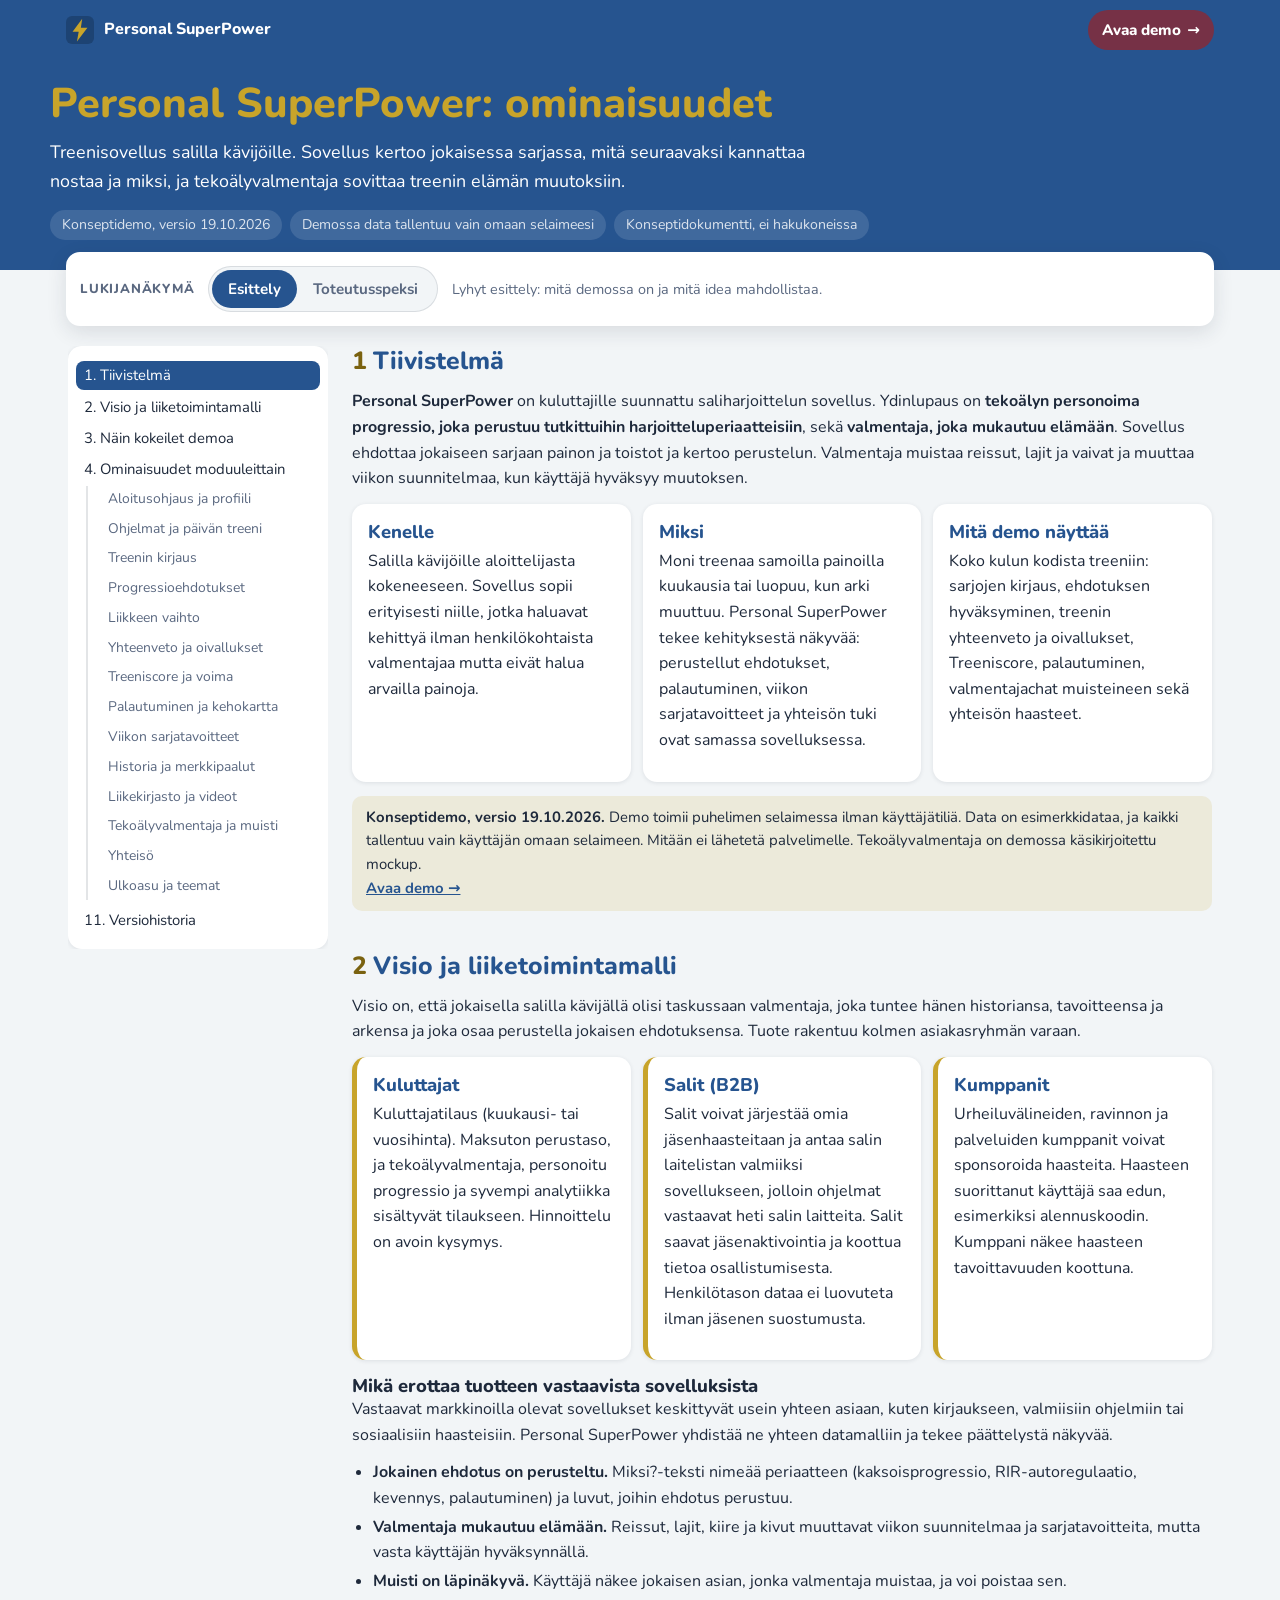
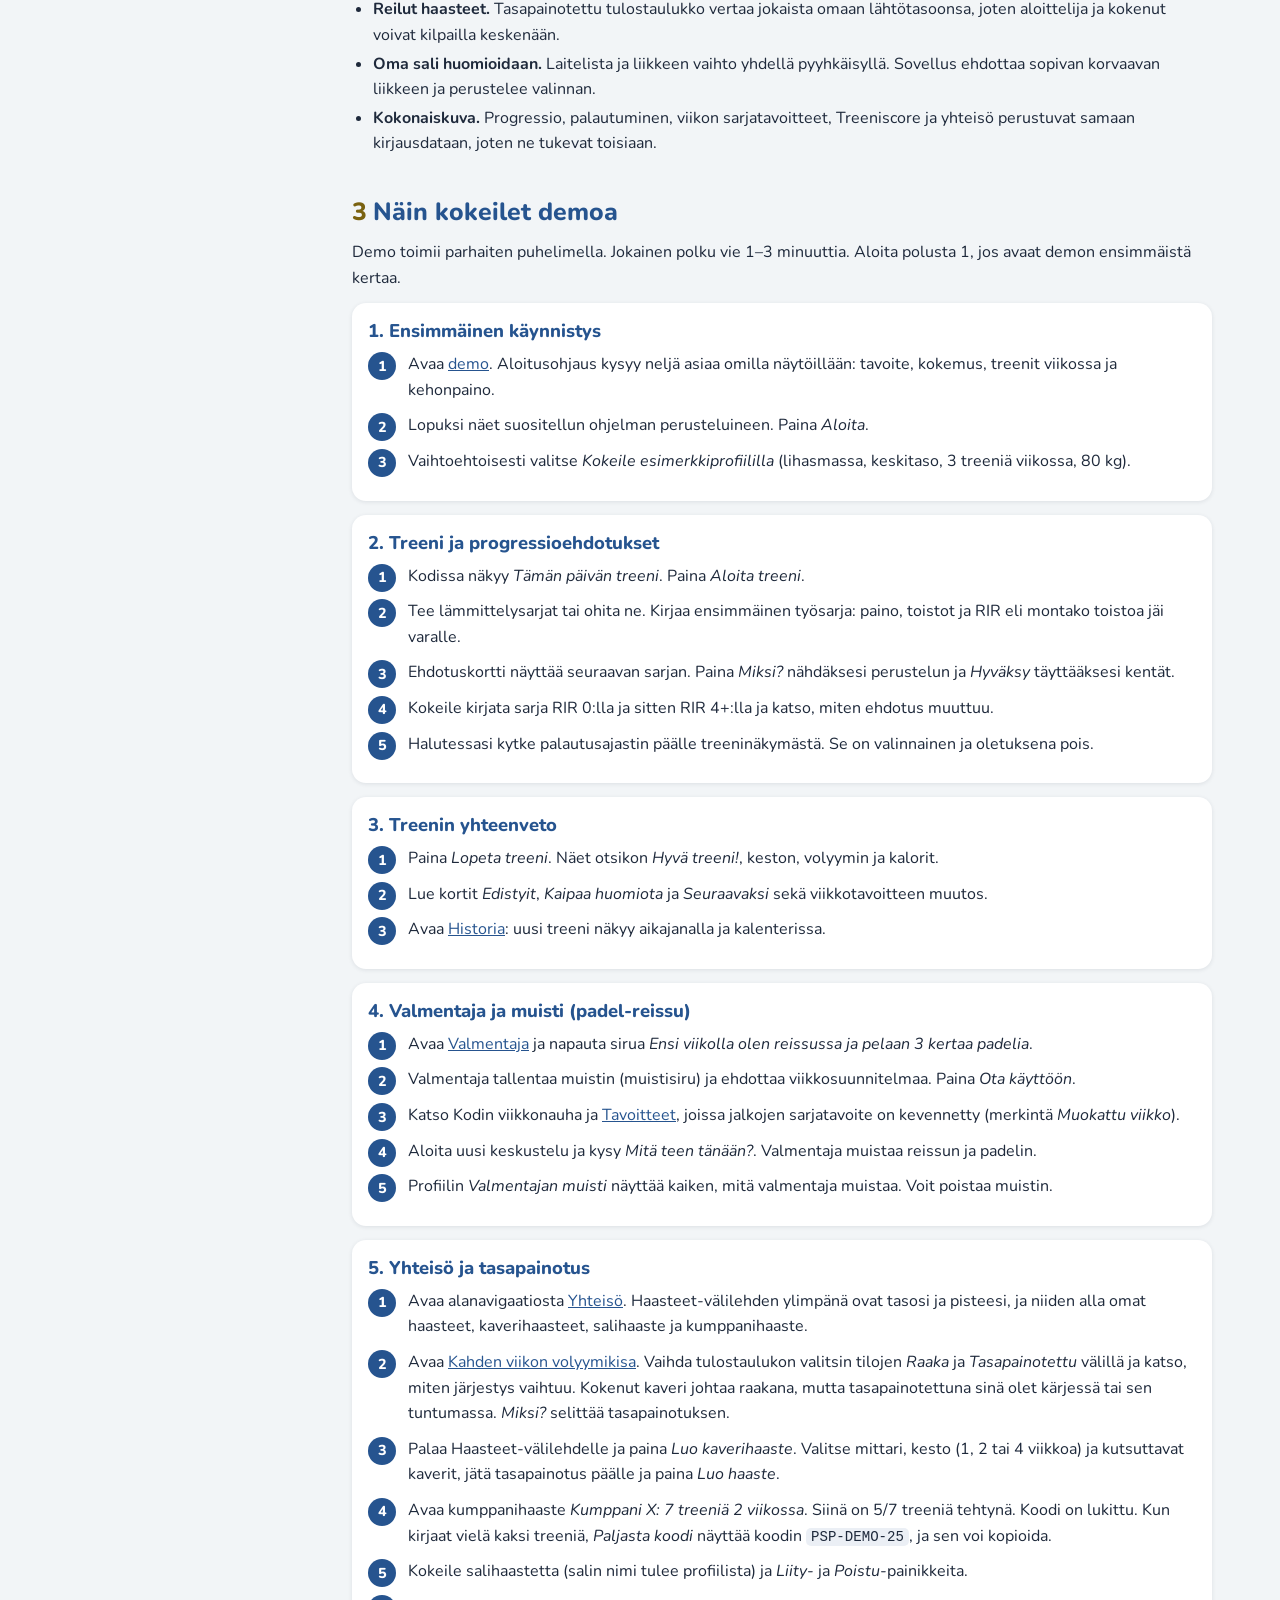
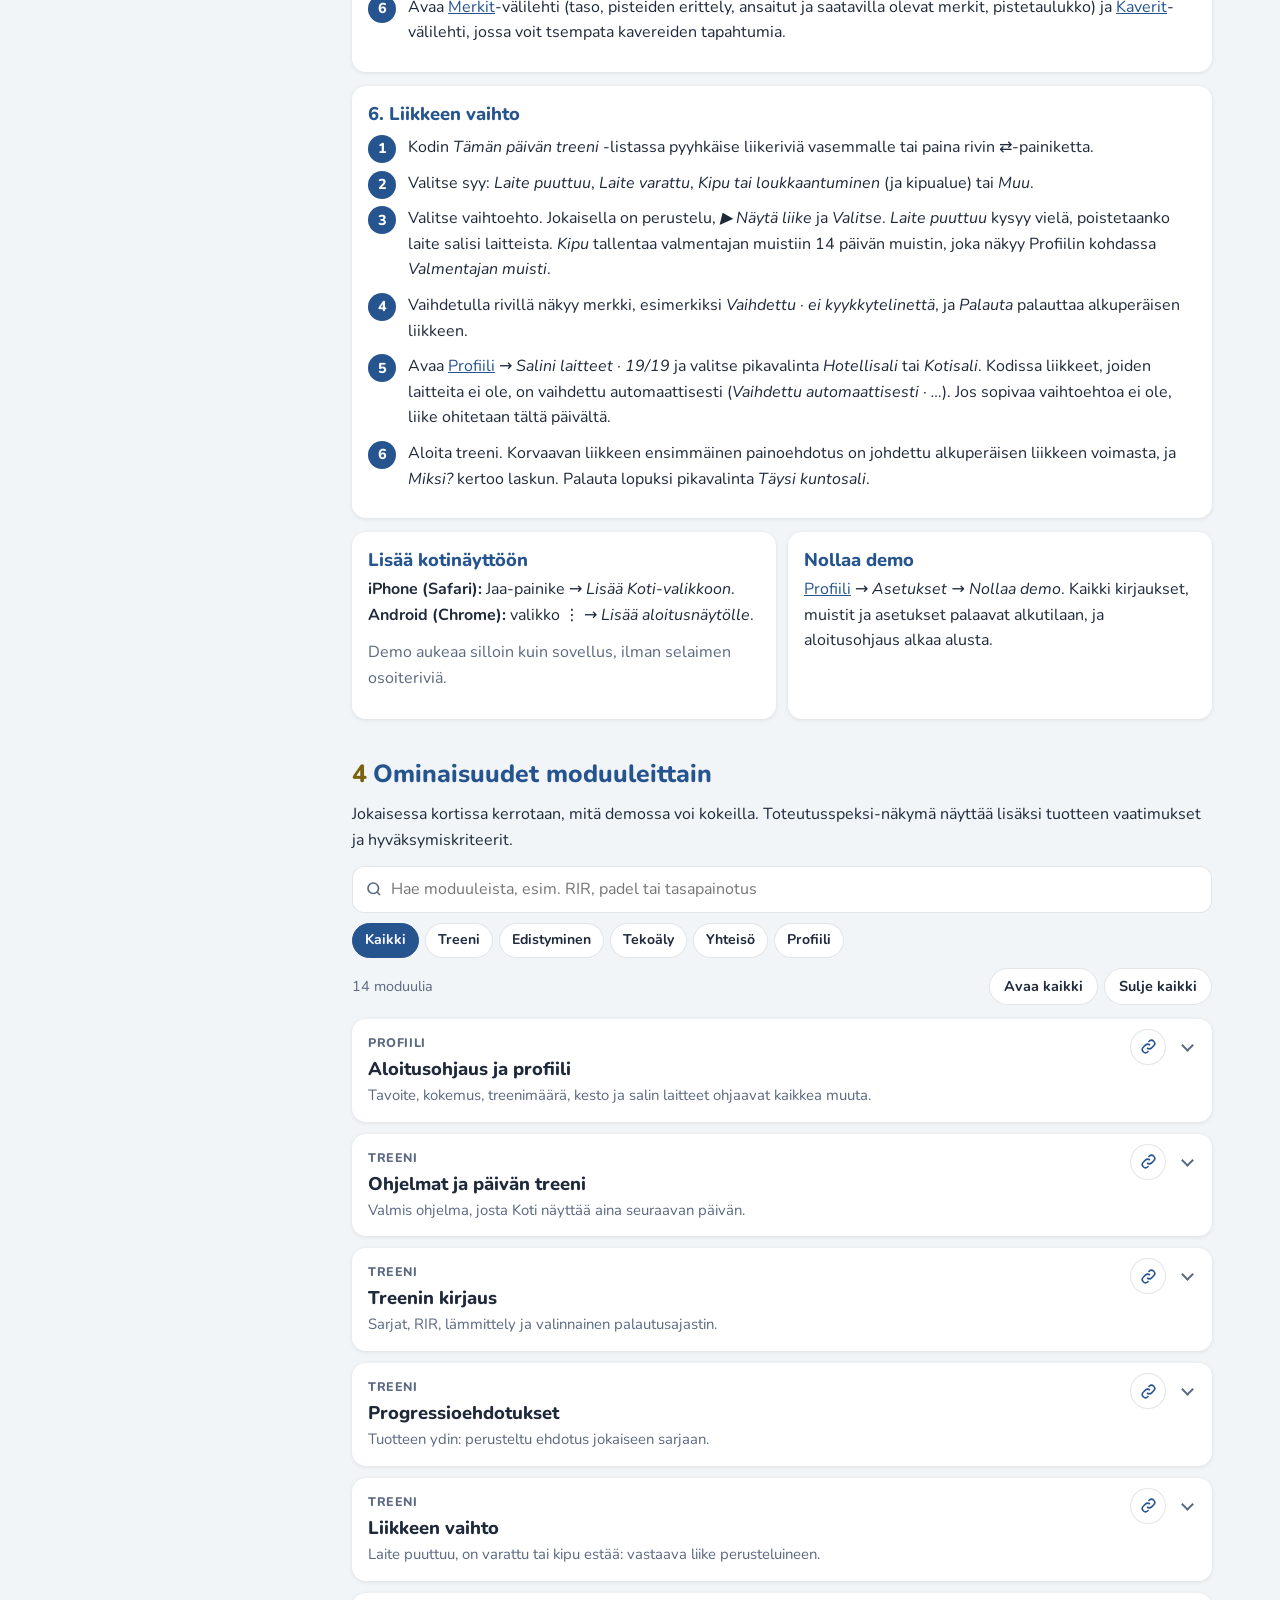
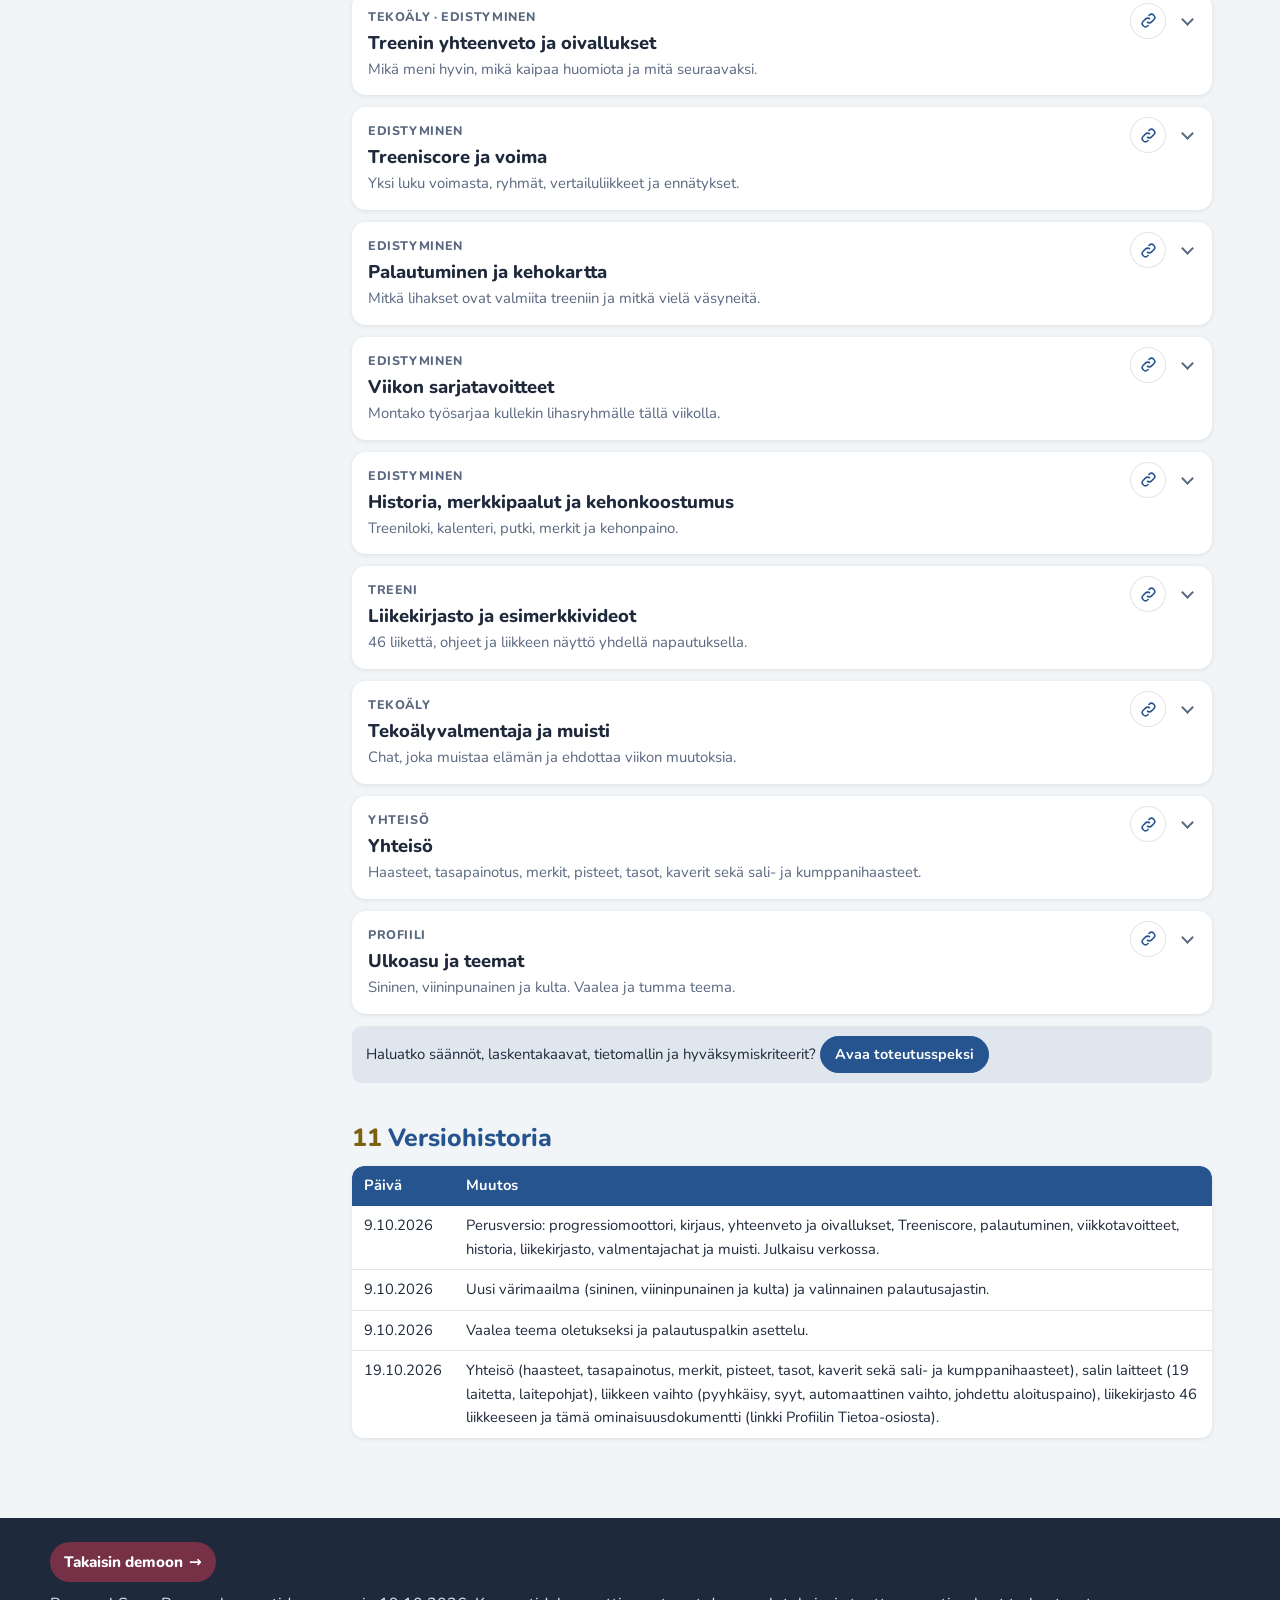
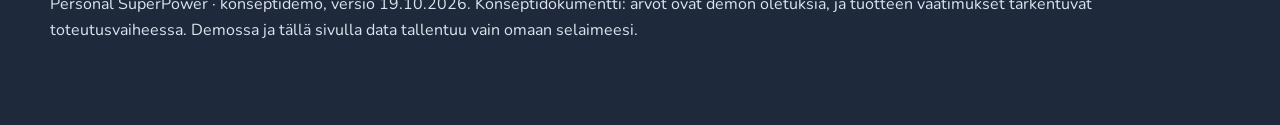
==== ominaisuudet.html @ edba7cfb "deploy: 6612722" ====
<!doctype html>
<html lang="fi">
<head>
<meta charset="utf-8">
<meta name="viewport" content="width=device-width, initial-scale=1">
<meta name="robots" content="noindex">
<meta name="description" content="Personal SuperPower -treenisovelluksen konseptidemon ominaisuudet, säännöt ja tuotevaatimukset.">
<meta name="theme-color" content="#26548f">
<title>Personal SuperPower – ominaisuudet</title>
<link rel="icon" href="data:image/svg+xml,%3Csvg xmlns='http://www.w3.org/2000/svg' viewBox='0 0 64 64'%3E%3Crect width='64' height='64' rx='14' fill='%2326548f'/%3E%3Cpath d='M37 6 15 36h14l-4 22 24-31H34z' fill='%23c8a42a'/%3E%3C/svg%3E">
<link rel="preconnect" href="https://fonts.googleapis.com">
<link rel="preconnect" href="https://fonts.gstatic.com" crossorigin>
<link href="https://fonts.googleapis.com/css2?family=Nunito:wght@400;600;700;800&display=swap" rel="stylesheet">
<script>document.documentElement.classList.add('js');</script>
<style>
:root {
  color-scheme: light;
  --sininen: #26548f;
  --sininen-soft: rgba(38, 84, 143, 0.09);
  --viini: #763146;
  --viini-soft: rgba(118, 49, 70, 0.08);
  --kulta: #c8a42a;
  --kulta-teksti: #7a6210;
  --kulta-soft: rgba(200, 164, 42, 0.14);
  --tausta: #f2f5f7;
  --pinta: #ffffff;
  --teksti: #1e293b;
  --himmea: #5a6880;
  --viiva: rgba(30, 41, 59, 0.12);
  --ok: #1e7a4f;
  --varoitus: #c00000;
  --palautumassa: #b5651d;
  --varjo: 0 1px 4px rgba(30, 41, 59, 0.1);
  --sade: 14px;
  --fontti: "Nunito", system-ui, -apple-system, "Segoe UI", Roboto, "Helvetica Neue", Arial, sans-serif;
  --mono: ui-monospace, "Cascadia Mono", Consolas, "SFMono-Regular", Menlo, monospace;
}
*, *::before, *::after { box-sizing: border-box; }
html { -webkit-text-size-adjust: 100%; }
body {
  margin: 0; background: var(--tausta); color: var(--teksti);
  font-family: var(--fontti); font-size: 16px; line-height: 1.6;
  overflow-wrap: break-word;
}
@media (prefers-reduced-motion: no-preference) { html { scroll-behavior: smooth; } }
a { color: var(--sininen); }
a:hover { color: var(--viini); }
:focus-visible { outline: 3px solid var(--kulta); outline-offset: 2px; border-radius: 4px; }
[tabindex="-1"]:focus { outline: none; }
h1, h2, h3, h4 { line-height: 1.25; margin: 0; }
h2 { font-size: 1.55rem; font-weight: 800; color: var(--sininen); margin-bottom: 12px; }
h3 { font-size: 1.15rem; font-weight: 800; }
h4 { font-size: 1rem; font-weight: 800; margin: 18px 0 8px; }
p { margin: 0 0 12px; }
ul, ol { margin: 0 0 12px; padding-left: 1.3em; }
li { margin: 3px 0; }
code { font-family: var(--mono); font-size: 0.88em; background: var(--sininen-soft); padding: 1px 5px; border-radius: 5px; overflow-wrap: anywhere; }
small, .himmea { color: var(--himmea); }
[id] { scroll-margin-top: 16px; }
.sr-only { position: absolute; width: 1px; height: 1px; padding: 0; margin: -1px; overflow: hidden; clip: rect(0 0 0 0); white-space: nowrap; border: 0; }
html:not(.js) .vain-js { display: none !important; }

/* --- Yläpalkki ja hero --- */
.ylapalkki { background: var(--sininen); color: #fff; }
.ylapalkki-sisa { max-width: 1180px; margin: 0 auto; padding: 10px 16px; display: flex; align-items: center; justify-content: space-between; gap: 12px; flex-wrap: wrap; }
.brandi { display: flex; align-items: center; gap: 10px; font-weight: 800; }
.brandi svg { width: 28px; height: 28px; flex: none; }
.demolinkki { display: inline-flex; align-items: center; gap: 6px; background: var(--viini); color: #fff; text-decoration: none; font-weight: 800; padding: 8px 14px; border-radius: 999px; font-size: 0.95rem; }
.demolinkki:hover { color: #fff; background: #5e2738; }
.hero { background: var(--sininen); color: #dce4ee; padding: 18px 16px 30px; }
.hero-sisa { max-width: 1180px; margin: 0 auto; }
.hero h1 { color: var(--kulta); font-size: clamp(1.8rem, 6vw, 2.6rem); font-weight: 800; margin-bottom: 8px; }
.hero .ingressi { font-size: 1.12rem; color: #fff; max-width: 760px; margin-bottom: 14px; }
.hero-meta { display: flex; flex-wrap: wrap; gap: 8px; font-size: 0.88rem; }
.hero-meta span { background: rgba(255,255,255,0.12); border-radius: 999px; padding: 4px 12px; }

/* --- Ohjaimet --- */
.ohjaimet { max-width: 1180px; margin: -18px auto 0; padding: 0 16px; position: relative; }
.ohjaimet-kortti { background: var(--pinta); border-radius: var(--sade); box-shadow: 0 6px 20px rgba(30,41,59,0.12); padding: 14px; display: grid; gap: 12px; }
.ohjaimet-rivi { display: flex; flex-wrap: wrap; align-items: center; gap: 10px 14px; }
.ohjaimet-rivi .otsake { font-weight: 800; font-size: 0.82rem; letter-spacing: 0.06em; text-transform: uppercase; color: var(--himmea); }
.segmentti { display: inline-flex; background: var(--tausta); border-radius: 999px; padding: 3px; border: 1px solid var(--viiva); }
.segmentti input { position: absolute; opacity: 0; pointer-events: none; }
.segmentti label { padding: 7px 16px; border-radius: 999px; cursor: pointer; font-weight: 700; font-size: 0.95rem; color: var(--himmea); }
.segmentti input:checked + label { background: var(--sininen); color: #fff; }
.segmentti input:focus-visible + label { outline: 3px solid var(--kulta); outline-offset: 1px; }
.nakyma-kuvaus { font-size: 0.9rem; color: var(--himmea); flex: 1 1 260px; margin: 0; }
.tarkistus-palkki { display: flex; flex-wrap: wrap; align-items: center; gap: 8px 12px; border-top: 1px solid var(--viiva); padding-top: 12px; }
.tarkistus-palkki progress { width: 140px; height: 10px; accent-color: var(--kulta); }
.tarkistus-palkki strong { font-variant-numeric: tabular-nums; }
.nappi { font: inherit; font-weight: 700; font-size: 0.9rem; border: 1px solid var(--viiva); background: var(--pinta); color: var(--teksti); border-radius: 999px; padding: 6px 14px; cursor: pointer; min-height: 36px; }
.nappi:hover { border-color: var(--sininen); color: var(--sininen); }
.nappi-ensisijainen { background: var(--sininen); color: #fff; border-color: var(--sininen); }
.nappi-ensisijainen:hover { background: #1d4373; color: #fff; }

/* --- Asettelu --- */
.asettelu { max-width: 1180px; margin: 0 auto; padding: 20px 16px 40px; display: grid; grid-template-columns: minmax(0, 1fr); gap: 24px; }
main { min-width: 0; max-width: 860px; width: 100%; }
.sivupalkki { min-width: 0; }
.toc { background: var(--pinta); border-radius: var(--sade); box-shadow: var(--varjo); }
.toc > summary { list-style: none; cursor: pointer; padding: 12px 16px; font-weight: 800; display: flex; align-items: center; justify-content: space-between; }
.toc > summary::-webkit-details-marker { display: none; }
.toc > summary::after { content: ""; width: 9px; height: 9px; border-right: 2px solid currentColor; border-bottom: 2px solid currentColor; transform: rotate(45deg); margin-right: 4px; }
.toc[open] > summary::after { transform: rotate(-135deg); }
.toc nav { padding: 0 8px 12px; }
.toc ol { list-style: none; margin: 0; padding: 0; }
.toc ol ol { padding-left: 12px; margin: 2px 0 6px; border-left: 2px solid var(--viiva); margin-left: 10px; }
.toc a { display: block; text-decoration: none; color: var(--teksti); padding: 4px 8px; border-radius: 8px; font-size: 0.93rem; line-height: 1.35; }
.toc ol ol a { font-size: 0.87rem; color: var(--himmea); }
.toc a:hover { background: var(--sininen-soft); color: var(--sininen); }
.toc a.aktiivinen { background: var(--sininen); color: #fff; }
@media (min-width: 1100px) {
  .asettelu { grid-template-columns: 260px minmax(0, 860px); justify-content: center; }
  .sivupalkki { position: sticky; top: 12px; align-self: start; max-height: calc(100vh - 24px); overflow-y: auto; }
  html.js .toc > summary { display: none; }
  html.js .toc nav { padding-top: 12px; }
}

/* --- Osiot ja kortit --- */
.osio { margin: 0 0 40px; }
.osio-numero { display: inline-block; color: var(--kulta-teksti); font-weight: 800; margin-right: 6px; }
.kortti { background: var(--pinta); border-radius: var(--sade); box-shadow: var(--varjo); padding: 16px; margin-bottom: 14px; }
.ruudukko { display: grid; gap: 12px; grid-template-columns: repeat(auto-fit, minmax(220px, 1fr)); margin-bottom: 14px; }
.ruudukko .kortti { margin: 0; }
.kortti h3 { margin-bottom: 6px; color: var(--sininen); }
.korostus { border-left: 5px solid var(--kulta); }
.huomio { background: var(--kulta-soft); border-radius: 10px; padding: 10px 14px; font-size: 0.93rem; margin: 10px 0 14px; }
.huomio-sininen { background: var(--sininen-soft); }
.oletusmerkki { display: inline-block; background: var(--kulta-soft); color: var(--kulta-teksti); font-size: 0.78rem; font-weight: 800; padding: 3px 10px; border-radius: 999px; }
.askeleet { counter-reset: askel; list-style: none; padding: 0; }
.askeleet > li { counter-increment: askel; position: relative; padding-left: 40px; margin: 10px 0; }
.askeleet > li::before { content: counter(askel); position: absolute; left: 0; top: 0; width: 28px; height: 28px; border-radius: 50%; background: var(--sininen); color: #fff; font-weight: 800; display: grid; place-items: center; font-size: 0.9rem; }
.polku { margin-bottom: 14px; }
.polku h3 { display: flex; align-items: center; gap: 8px; flex-wrap: wrap; }
.polku .askeleet { margin-bottom: 4px; }

/* --- Moduulit --- */
.suodatin { display: grid; gap: 10px; margin-bottom: 14px; }
.hakukentta { display: flex; align-items: center; gap: 8px; background: var(--pinta); border: 1px solid var(--viiva); border-radius: 12px; padding: 0 12px; }
.hakukentta:focus-within { border-color: var(--sininen); box-shadow: 0 0 0 3px var(--sininen-soft); }
.hakukentta svg { width: 18px; height: 18px; flex: none; color: var(--himmea); }
.hakukentta input { border: 0; outline: 0; background: transparent; font: inherit; color: inherit; padding: 10px 0; width: 100%; min-width: 0; }
.sirut { display: flex; flex-wrap: wrap; gap: 6px; }
.siru { font: inherit; font-size: 0.88rem; font-weight: 700; border: 1px solid var(--viiva); background: var(--pinta); color: var(--teksti); border-radius: 999px; padding: 5px 12px; cursor: pointer; min-height: 34px; }
.siru[aria-pressed="true"] { background: var(--sininen); border-color: var(--sininen); color: #fff; }
.suodatin-tila { display: flex; flex-wrap: wrap; align-items: center; justify-content: space-between; gap: 8px; font-size: 0.9rem; color: var(--himmea); }
.suodatin-tila .napit { display: flex; gap: 6px; flex-wrap: wrap; }
.ei-osumia { background: var(--pinta); border-radius: var(--sade); padding: 16px; text-align: center; color: var(--himmea); }
.moduuli { position: relative; background: var(--pinta); border-radius: var(--sade); box-shadow: var(--varjo); margin-bottom: 12px; }
.moduuli > details > summary { list-style: none; cursor: pointer; padding: 14px 56px 14px 16px; display: grid; gap: 4px; }
.moduuli > details > summary::-webkit-details-marker { display: none; }
.moduuli > details > summary::after { content: ""; position: absolute; right: 20px; top: 22px; width: 9px; height: 9px; border-right: 2px solid var(--himmea); border-bottom: 2px solid var(--himmea); transform: rotate(45deg); }
.moduuli > details[open] > summary::after { transform: rotate(-135deg); top: 26px; }
.moduuli-meta { display: flex; flex-wrap: wrap; align-items: center; gap: 6px; font-size: 0.78rem; font-weight: 800; letter-spacing: 0.05em; text-transform: uppercase; color: var(--himmea); padding-right: 36px; }
.moduuli h3 { color: var(--teksti); padding-right: 36px; }
.moduuli-tiivis { color: var(--himmea); font-size: 0.93rem; }
.hk-tila { font-variant-numeric: tabular-nums; background: var(--kulta-soft); color: var(--kulta-teksti); border-radius: 999px; padding: 1px 8px; letter-spacing: 0; text-transform: none; }
.hk-tila.valmis { background: var(--ok); color: #fff; }
.kopioi { position: absolute; top: 10px; right: 46px; width: 36px; height: 36px; border-radius: 50%; border: 1px solid var(--viiva); background: var(--pinta); color: var(--sininen); display: grid; place-items: center; cursor: pointer; }
.kopioi:hover { background: var(--sininen-soft); }
.kopioi svg { width: 17px; height: 17px; }
.moduuli-runko { padding: 0 16px 16px; border-top: 1px solid var(--viiva); }
.moduuli-toiminnot { display: flex; flex-wrap: wrap; gap: 8px; margin: 12px 0 2px; }
.kokeile { display: inline-flex; align-items: center; gap: 4px; font-weight: 800; text-decoration: none; background: var(--sininen-soft); padding: 6px 12px; border-radius: 999px; font-size: 0.9rem; }
.osa { margin-top: 14px; padding: 12px 14px; border-radius: 12px; }
.osa h4 { margin: 0 0 8px; }
.osa ul, .osa ol { margin-bottom: 0; }
.osa-demo { background: var(--sininen-soft); }
.osa-tuote { background: var(--viini-soft); }
.osa-hk { background: var(--kulta-soft); }
.lappu { display: inline-block; font-size: 0.78rem; font-weight: 800; letter-spacing: 0.05em; text-transform: uppercase; padding: 3px 10px; border-radius: 6px; }
.lappu-demo { background: var(--sininen); color: #fff; }
.lappu-tuote { background: var(--viini); color: #fff; }
.lappu-hk { background: var(--kulta); color: var(--teksti); }
.hk-lista { padding-left: 1.4em; }
html.js .hk-lista { list-style: none; padding-left: 0; }
.hk-lista li { margin: 6px 0; }
.hk-lista li label { display: inline; cursor: pointer; }
.hk-lista input[type="checkbox"] { width: 18px; height: 18px; margin: 0 8px 0 0; vertical-align: -3px; accent-color: var(--ok); cursor: pointer; }
.hk-lista li.tehty label { color: var(--himmea); text-decoration: line-through; text-decoration-color: rgba(30,41,59,0.35); }
mark.osuma { background: #f7e08a; color: inherit; border-radius: 3px; padding: 0 1px; }

/* --- Taulukot ja kaavat --- */
.taulukko { overflow-x: auto; -webkit-overflow-scrolling: touch; margin: 0 0 14px; background: var(--pinta); border-radius: 12px; box-shadow: var(--varjo); }
.taulukko:focus-visible { outline: 3px solid var(--kulta); }
table { border-collapse: collapse; width: 100%; font-size: 0.92rem; }
th, td { text-align: left; vertical-align: top; padding: 8px 12px; border-bottom: 1px solid var(--viiva); }
thead th { background: var(--sininen); color: #fff; font-weight: 700; white-space: nowrap; }
thead th:first-child { border-top-left-radius: 12px; }
thead th:last-child { border-top-right-radius: 12px; }
tbody tr:last-child td { border-bottom: 0; }
td.num, th.num { text-align: right; font-variant-numeric: tabular-nums; white-space: nowrap; }
.leveä table { min-width: 620px; }
.kaava { font-family: var(--mono); font-size: clamp(0.8rem, 2.6vw, 0.9rem); background: var(--pinta); border-left: 4px solid var(--sininen); border-radius: 8px; padding: 10px 14px; margin: 0 0 12px; white-space: pre-wrap; overflow-wrap: anywhere; }
.saanto { margin-bottom: 30px; }
.saanto > h3 { color: var(--sininen); margin-bottom: 8px; }

/* --- Laskurit --- */
.laskuri { background: var(--pinta); border-radius: var(--sade); box-shadow: var(--varjo); border-top: 4px solid var(--kulta); padding: 14px 16px; margin: 0 0 16px; }
.laskuri-otsikko { display: flex; flex-wrap: wrap; align-items: center; justify-content: space-between; gap: 6px 10px; margin-bottom: 10px; }
.laskuri-otsikko h4 { margin: 0; }
.laskuri-ui { display: none; }
html.js .laskuri-ui { display: block; }
.kentat { display: grid; gap: 10px; grid-template-columns: repeat(auto-fit, minmax(140px, 1fr)); margin-bottom: 12px; }
.kentta { display: grid; gap: 3px; font-size: 0.86rem; font-weight: 700; color: var(--himmea); }
.kentta input:not([type="checkbox"]):not([type="range"]), .kentta select { font: inherit; font-weight: 600; font-size: 0.98rem; color: var(--teksti); background: var(--tausta); border: 1px solid var(--viiva); border-radius: 10px; padding: 7px 10px; width: 100%; min-width: 0; }
.kentta input[type="range"] { width: 100%; accent-color: var(--sininen); }
.valinta { display: flex; align-items: center; gap: 8px; font-size: 0.92rem; font-weight: 600; color: var(--teksti); }
.valinta input { width: 18px; height: 18px; accent-color: var(--sininen); }
.tulos { display: block; background: var(--sininen-soft); border-radius: 12px; padding: 12px 14px; }
.tulos-iso { font-size: 1.45rem; font-weight: 800; color: var(--sininen); line-height: 1.2; }
.saantonimi { display: inline-block; background: var(--sininen); color: #fff; font-weight: 800; font-size: 0.8rem; padding: 2px 10px; border-radius: 999px; margin: 6px 0; }
.tilamerkki { display: inline-block; font-weight: 800; font-size: 0.85rem; padding: 2px 10px; border-radius: 999px; color: #fff; }
.tila-vasynyt { background: var(--varoitus); }
.tila-palautumassa { background: var(--palautumassa); }
.tila-palautunut { background: var(--ok); }
.laskuri-esim { font-size: 0.9rem; color: var(--himmea); margin: 10px 0 0; }
html.js .laskuri-esim { display: none; }
.mittari { display: flex; gap: 4px; margin: 8px 0 4px; max-width: 360px; }
.mittari span { flex: 1; height: 18px; background: var(--teksti); transform: skewX(-14deg); border-radius: 2px; position: relative; overflow: hidden; }
.mittari span i { position: absolute; inset: 0 auto 0 0; background: var(--kulta); }
.palkit { display: grid; gap: 6px; margin-top: 6px; }
.palkki-rivi { display: grid; grid-template-columns: minmax(70px, auto) 1fr auto; align-items: center; gap: 8px; font-size: 0.9rem; }
.palkki { height: 12px; background: rgba(30,41,59,0.1); border-radius: 999px; overflow: hidden; }
.palkki i { display: block; height: 100%; background: var(--sininen); border-radius: 999px; }
.palkki-rivi.sina .palkki i { background: var(--viini); }
.vertailu { display: grid; gap: 12px; grid-template-columns: repeat(auto-fit, minmax(220px, 1fr)); }
.vertailu h5 { margin: 0 0 4px; font-size: 0.9rem; }
.henkilo { border: 1px solid var(--viiva); border-radius: 12px; padding: 10px 12px; }
.henkilo legend { font-weight: 800; padding: 0 4px; }

/* --- Toast ja alalinkit --- */
.toast { position: fixed; left: 50%; bottom: 20px; transform: translateX(-50%); background: var(--teksti); color: #fff; padding: 10px 18px; border-radius: 999px; font-weight: 700; box-shadow: 0 8px 24px rgba(0,0,0,0.25); z-index: 20; max-width: calc(100vw - 32px); }
.toast[hidden] { display: none; }
.ylos { position: fixed; right: 16px; bottom: 16px; z-index: 10; background: var(--sininen); color: #fff; border-radius: 999px; padding: 9px 14px; text-decoration: none; font-weight: 800; font-size: 0.88rem; box-shadow: 0 6px 18px rgba(30,41,59,0.25); }
.ylos:hover { color: #fff; }
@media (min-width: 1100px) { .ylos { display: none; } }
footer.alapalkki { background: var(--teksti); color: #dce4ee; padding: 24px 16px 70px; }
footer.alapalkki .sisa { max-width: 1180px; margin: 0 auto; display: grid; gap: 10px; }
footer.alapalkki a.demolinkki { justify-self: start; }

/* --- Näkymät --- */
@media screen {
  html.nakyma-esittely .vain-speksi { display: none !important; }
  html.nakyma-speksi .vain-esittely { display: none !important; }
}
@media (prefers-reduced-motion: reduce) {
  *, *::before, *::after { transition: none !important; animation: none !important; scroll-behavior: auto !important; }
}

/* --- Tulostus --- */
@media print {
  @page { margin: 16mm 14mm; }
  body { background: #fff; font-size: 10.5pt; line-height: 1.45; }
  .ylapalkki, .ohjaimet, .sivupalkki, .ylos, .toast, .kopioi, .suodatin, .moduuli-toiminnot, .laskuri-ui, .vain-esittely, .ei-osumia { display: none !important; }
  html.js .laskuri-esim { display: block; }
  .hero { background: #fff; color: var(--teksti); padding: 0 0 10px; border-bottom: 2px solid var(--sininen); }
  .hero h1 { color: var(--sininen); }
  .hero .ingressi { color: var(--teksti); }
  .hero-meta span { background: none; border: 1px solid var(--viiva); }
  .asettelu { display: block; padding: 10px 0; max-width: none; }
  main { max-width: none; }
  .kortti, .moduuli, .laskuri, .taulukko { box-shadow: none; border: 1px solid #ccd3dc; }
  .moduuli, .laskuri, .kortti, tr, .kaava { break-inside: avoid; }
  .moduuli[hidden] { display: block !important; }
  h2, h3, h4 { break-after: avoid; }
  .taulukko { overflow: visible; }
  .leveä table { min-width: 0; }
  thead th { white-space: normal; }
  .moduuli > details > summary::after { display: none; }
  a { color: var(--teksti); text-decoration: none; }
  footer.alapalkki { background: #fff; color: var(--himmea); padding: 10px 0; border-top: 1px solid var(--viiva); }
  footer.alapalkki .demolinkki { display: none; }
  mark.osuma { background: none; }
  .osa, .huomio, .tulos, .lappu, thead th { -webkit-print-color-adjust: exact; print-color-adjust: exact; }
}
</style>
</head>
<body>

<div class="ylapalkki">
  <div class="ylapalkki-sisa">
    <div class="brandi">
      <svg viewBox="0 0 64 64" aria-hidden="true"><rect width="64" height="64" rx="14" fill="#1d4373"/><path d="M37 6 15 36h14l-4 22 24-31H34z" fill="#c8a42a"/></svg>
      <span>Personal SuperPower</span>
    </div>
    <a class="demolinkki" href="./">Avaa demo <span aria-hidden="true">→</span></a>
  </div>
</div>

<header class="hero">
  <div class="hero-sisa">
    <h1>Personal SuperPower: ominaisuudet</h1>
    <p class="ingressi">Treenisovellus salilla kävijöille. Sovellus kertoo jokaisessa sarjassa, mitä seuraavaksi kannattaa nostaa ja miksi, ja tekoälyvalmentaja sovittaa treenin elämän muutoksiin.</p>
    <div class="hero-meta">
      <span>Konseptidemo, versio 19.10.2026</span>
      <span>Demossa data tallentuu vain omaan selaimeesi</span>
      <span>Konseptidokumentti, ei hakukoneissa</span>
    </div>
  </div>
</header>

<div class="ohjaimet vain-js">
  <div class="ohjaimet-kortti">
    <div class="ohjaimet-rivi">
      <span class="otsake" id="nakyma-otsake">Lukijanäkymä</span>
      <div class="segmentti" role="radiogroup" aria-labelledby="nakyma-otsake">
        <input type="radio" name="nakyma" id="nakyma-esittely" value="esittely" checked>
        <label for="nakyma-esittely">Esittely</label>
        <input type="radio" name="nakyma" id="nakyma-speksi" value="speksi">
        <label for="nakyma-speksi">Toteutusspeksi</label>
      </div>
      <p class="nakyma-kuvaus vain-esittely">Lyhyt esittely: mitä demossa on ja mitä idea mahdollistaa.</p>
      <p class="nakyma-kuvaus vain-speksi">Koko speksi toteuttajalle: vaatimukset, hyväksymiskriteerit, säännöt, tietomalli ja reunaehdot.</p>
    </div>
    <div class="tarkistus-palkki vain-speksi" aria-label="Hyväksymiskriteerien tarkistuslista">
      <span class="otsake">Hyväksymiskriteerit</span>
      <progress id="hk-progress" max="1" value="0" aria-label="Tarkistettujen kriteerien osuus"></progress>
      <strong id="hk-yhteensa" aria-live="polite">0/0</strong>
      <button type="button" class="nappi" id="hk-vie">Vie tarkistuslista</button>
      <button type="button" class="nappi" id="hk-tyhjenna">Tyhjennä</button>
    </div>
  </div>
</div>

<div class="asettelu">
  <aside class="sivupalkki" aria-label="Sisällysluettelo">
    <details class="toc" id="toc" open>
      <summary>Sisällys</summary>
      <nav aria-label="Sisällys">
        <ol>
          <li><a href="#tiivistelma">1. Tiivistelmä</a></li>
          <li><a href="#visio">2. Visio ja liiketoimintamalli</a></li>
          <li><a href="#kokeile">3. Näin kokeilet demoa</a></li>
          <li><a href="#moduulit">4. Ominaisuudet moduuleittain</a>
            <ol>
              <li><a href="#m-aloitus">Aloitusohjaus ja profiili</a></li>
              <li><a href="#m-ohjelmat">Ohjelmat ja päivän treeni</a></li>
              <li><a href="#m-kirjaus">Treenin kirjaus</a></li>
              <li><a href="#m-progressio">Progressioehdotukset</a></li>
              <li><a href="#m-vaihto">Liikkeen vaihto</a></li>
              <li><a href="#m-yhteenveto">Yhteenveto ja oivallukset</a></li>
              <li><a href="#m-treeniscore">Treeniscore ja voima</a></li>
              <li><a href="#m-palautuminen">Palautuminen ja kehokartta</a></li>
              <li><a href="#m-viikkotavoitteet">Viikon sarjatavoitteet</a></li>
              <li><a href="#m-historia">Historia ja merkkipaalut</a></li>
              <li><a href="#m-liikekirjasto">Liikekirjasto ja videot</a></li>
              <li><a href="#m-valmentaja">Tekoälyvalmentaja ja muisti</a></li>
              <li><a href="#m-yhteiso">Yhteisö</a></li>
              <li><a href="#m-ulkoasu">Ulkoasu ja teemat</a></li>
            </ol>
          </li>
          <li class="vain-speksi"><a href="#saannot">5. Säännöt ja laskentakaavat</a>
            <ol>
              <li><a href="#s-progressio">Progressio</a></li>
              <li><a href="#s-e1rm">e1RM ja jumiutuminen</a></li>
              <li><a href="#s-tavoitteet">Tavoitteiden haarukat</a></li>
              <li><a href="#s-treeniscore">Treeniscore</a></li>
              <li><a href="#s-palautuminen">Palautuminen</a></li>
              <li><a href="#s-viikko">Viikkotavoitteet</a></li>
              <li><a href="#s-oivallukset">Oivallukset</a></li>
              <li><a href="#s-haasteet">Haasteet ja tasot</a></li>
              <li><a href="#s-vaihto">Vaihtoehtojen pisteytys</a></li>
            </ol>
          </li>
          <li class="vain-speksi"><a href="#tietomalli">6. Tietomalli</a></li>
          <li class="vain-speksi"><a href="#tekoaly">7. Tekoäly tuotteessa</a></li>
          <li class="vain-speksi"><a href="#integraatiot">8. Integraatiot</a></li>
          <li class="vain-speksi"><a href="#ei-toiminnalliset">9. Ei-toiminnalliset vaatimukset</a></li>
          <li class="vain-speksi"><a href="#avoimet">10. Avoimet kysymykset</a></li>
          <li><a href="#versiot">11. Versiohistoria</a></li>
        </ol>
      </nav>
    </details>
  </aside>

  <main id="sisalto">

<!-- ============================ 1 ============================ -->
<section class="osio" id="tiivistelma" data-toc>
  <h2><span class="osio-numero">1</span>Tiivistelmä</h2>
  <p><strong>Personal SuperPower</strong> on kuluttajille suunnattu saliharjoittelun sovellus. Ydinlupaus on <strong>tekoälyn personoima progressio, joka perustuu tutkittuihin harjoitteluperiaatteisiin</strong>, sekä <strong>valmentaja, joka mukautuu elämään</strong>. Sovellus ehdottaa jokaiseen sarjaan painon ja toistot ja kertoo perustelun. Valmentaja muistaa reissut, lajit ja vaivat ja muuttaa viikon suunnitelmaa, kun käyttäjä hyväksyy muutoksen.</p>
  <div class="ruudukko">
    <div class="kortti">
      <h3>Kenelle</h3>
      <p>Salilla kävijöille aloittelijasta kokeneeseen. Sovellus sopii erityisesti niille, jotka haluavat kehittyä ilman henkilökohtaista valmentajaa mutta eivät halua arvailla painoja.</p>
    </div>
    <div class="kortti">
      <h3>Miksi</h3>
      <p>Moni treenaa samoilla painoilla kuukausia tai luopuu, kun arki muuttuu. Personal SuperPower tekee kehityksestä näkyvää: perustellut ehdotukset, palautuminen, viikon sarjatavoitteet ja yhteisön tuki ovat samassa sovelluksessa.</p>
    </div>
    <div class="kortti">
      <h3>Mitä demo näyttää</h3>
      <p>Koko kulun kodista treeniin: sarjojen kirjaus, ehdotuksen hyväksyminen, treenin yhteenveto ja oivallukset, Treeniscore, palautuminen, valmentajachat muisteineen sekä yhteisön haasteet.</p>
    </div>
  </div>
  <div class="huomio">
    <strong>Konseptidemo, versio 19.10.2026.</strong> Demo toimii puhelimen selaimessa ilman käyttäjätiliä. Data on esimerkkidataa, ja kaikki tallentuu vain käyttäjän omaan selaimeen. Mitään ei lähetetä palvelimelle. Tekoälyvalmentaja on demossa käsikirjoitettu mockup.
    <br><a href="./"><strong>Avaa demo →</strong></a>
  </div>
</section>

<!-- ============================ 2 ============================ -->
<section class="osio" id="visio" data-toc>
  <h2><span class="osio-numero">2</span>Visio ja liiketoimintamalli</h2>
  <p>Visio on, että jokaisella salilla kävijällä olisi taskussaan valmentaja, joka tuntee hänen historiansa, tavoitteensa ja arkensa ja joka osaa perustella jokaisen ehdotuksensa. Tuote rakentuu kolmen asiakasryhmän varaan.</p>
  <div class="ruudukko">
    <div class="kortti korostus">
      <h3>Kuluttajat</h3>
      <p>Kuluttajatilaus (kuukausi- tai vuosihinta). Maksuton perustaso, ja tekoälyvalmentaja, personoitu progressio ja syvempi analytiikka sisältyvät tilaukseen. Hinnoittelu on avoin kysymys.</p>
    </div>
    <div class="kortti korostus">
      <h3>Salit (B2B)</h3>
      <p>Salit voivat järjestää omia jäsenhaasteitaan ja antaa salin laitelistan valmiiksi sovellukseen, jolloin ohjelmat vastaavat heti salin laitteita. Salit saavat jäsenaktivointia ja koottua tietoa osallistumisesta. Henkilötason dataa ei luovuteta ilman jäsenen suostumusta.</p>
    </div>
    <div class="kortti korostus">
      <h3>Kumppanit</h3>
      <p>Urheiluvälineiden, ravinnon ja palveluiden kumppanit voivat sponsoroida haasteita. Haasteen suorittanut käyttäjä saa edun, esimerkiksi alennuskoodin. Kumppani näkee haasteen tavoittavuuden koottuna.</p>
    </div>
  </div>
  <h3>Mikä erottaa tuotteen vastaavista sovelluksista</h3>
  <p>Vastaavat markkinoilla olevat sovellukset keskittyvät usein yhteen asiaan, kuten kirjaukseen, valmiisiin ohjelmiin tai sosiaalisiin haasteisiin. Personal SuperPower yhdistää ne yhteen datamalliin ja tekee päättelystä näkyvää.</p>
  <ul>
    <li><strong>Jokainen ehdotus on perusteltu.</strong> Miksi?-teksti nimeää periaatteen (kaksoisprogressio, RIR-autoregulaatio, kevennys, palautuminen) ja luvut, joihin ehdotus perustuu.</li>
    <li><strong>Valmentaja mukautuu elämään.</strong> Reissut, lajit, kiire ja kivut muuttavat viikon suunnitelmaa ja sarjatavoitteita, mutta vasta käyttäjän hyväksynnällä.</li>
    <li><strong>Muisti on läpinäkyvä.</strong> Käyttäjä näkee jokaisen asian, jonka valmentaja muistaa, ja voi poistaa sen.</li>
    <li><strong>Reilut haasteet.</strong> Tasapainotettu tulostaulukko vertaa jokaista omaan lähtötasoonsa, joten aloittelija ja kokenut voivat kilpailla keskenään.</li>
    <li><strong>Oma sali huomioidaan.</strong> Laitelista ja liikkeen vaihto yhdellä pyyhkäisyllä. Sovellus ehdottaa sopivan korvaavan liikkeen ja perustelee valinnan.</li>
    <li><strong>Kokonaiskuva.</strong> Progressio, palautuminen, viikon sarjatavoitteet, Treeniscore ja yhteisö perustuvat samaan kirjausdataan, joten ne tukevat toisiaan.</li>
  </ul>
</section>

<!-- ============================ 3 ============================ -->
<section class="osio" id="kokeile" data-toc>
  <h2><span class="osio-numero">3</span>Näin kokeilet demoa</h2>
  <p>Demo toimii parhaiten puhelimella. Jokainen polku vie 1–3 minuuttia. Aloita polusta 1, jos avaat demon ensimmäistä kertaa.</p>

  <div class="kortti polku">
    <h3>1. Ensimmäinen käynnistys</h3>
    <ol class="askeleet">
      <li>Avaa <a href="./">demo</a>. Aloitusohjaus kysyy neljä asiaa omilla näytöillään: tavoite, kokemus, treenit viikossa ja kehonpaino.</li>
      <li>Lopuksi näet suositellun ohjelman perusteluineen. Paina <em>Aloita</em>.</li>
      <li>Vaihtoehtoisesti valitse <em>Kokeile esimerkkiprofiililla</em> (lihasmassa, keskitaso, 3 treeniä viikossa, 80 kg).</li>
    </ol>
  </div>

  <div class="kortti polku">
    <h3>2. Treeni ja progressioehdotukset</h3>
    <ol class="askeleet">
      <li>Kodissa näkyy <em>Tämän päivän treeni</em>. Paina <em>Aloita treeni</em>.</li>
      <li>Tee lämmittelysarjat tai ohita ne. Kirjaa ensimmäinen työsarja: paino, toistot ja RIR eli montako toistoa jäi varalle.</li>
      <li>Ehdotuskortti näyttää seuraavan sarjan. Paina <em>Miksi?</em> nähdäksesi perustelun ja <em>Hyväksy</em> täyttääksesi kentät.</li>
      <li>Kokeile kirjata sarja RIR 0:lla ja sitten RIR 4+:lla ja katso, miten ehdotus muuttuu.</li>
      <li>Halutessasi kytke palautusajastin päälle treeninäkymästä. Se on valinnainen ja oletuksena pois.</li>
    </ol>
  </div>

  <div class="kortti polku">
    <h3>3. Treenin yhteenveto</h3>
    <ol class="askeleet">
      <li>Paina <em>Lopeta treeni</em>. Näet otsikon <em>Hyvä treeni!</em>, keston, volyymin ja kalorit.</li>
      <li>Lue kortit <em>Edistyit</em>, <em>Kaipaa huomiota</em> ja <em>Seuraavaksi</em> sekä viikkotavoitteen muutos.</li>
      <li>Avaa <a href="./#/historia">Historia</a>: uusi treeni näkyy aikajanalla ja kalenterissa.</li>
    </ol>
  </div>

  <div class="kortti polku">
    <h3>4. Valmentaja ja muisti (padel-reissu)</h3>
    <ol class="askeleet">
      <li>Avaa <a href="./#/valmentaja">Valmentaja</a> ja napauta sirua <em>Ensi viikolla olen reissussa ja pelaan 3 kertaa padelia</em>.</li>
      <li>Valmentaja tallentaa muistin (muistisiru) ja ehdottaa viikkosuunnitelmaa. Paina <em>Ota käyttöön</em>.</li>
      <li>Katso Kodin viikkonauha ja <a href="./#/tavoitteet">Tavoitteet</a>, joissa jalkojen sarjatavoite on kevennetty (merkintä <em>Muokattu viikko</em>).</li>
      <li>Aloita uusi keskustelu ja kysy <em>Mitä teen tänään?</em>. Valmentaja muistaa reissun ja padelin.</li>
      <li>Profiilin <em>Valmentajan muisti</em> näyttää kaiken, mitä valmentaja muistaa. Voit poistaa muistin.</li>
    </ol>
  </div>

  <div class="kortti polku">
    <h3>5. Yhteisö ja tasapainotus</h3>
    <ol class="askeleet">
      <li>Avaa alanavigaatiosta <a href="./#/yhteiso">Yhteisö</a>. Haasteet-välilehden ylimpänä ovat tasosi ja pisteesi, ja niiden alla omat haasteet, kaverihaasteet, salihaaste ja kumppanihaaste.</li>
      <li>Avaa <a href="./#/yhteiso/haaste/kaveri-volyymi-2vk">Kahden viikon volyymikisa</a>. Vaihda tulostaulukon valitsin tilojen <em>Raaka</em> ja <em>Tasapainotettu</em> välillä ja katso, miten järjestys vaihtuu. Kokenut kaveri johtaa raakana, mutta tasapainotettuna sinä olet kärjessä tai sen tuntumassa. <em>Miksi?</em> selittää tasapainotuksen.</li>
      <li>Palaa Haasteet-välilehdelle ja paina <em>Luo kaverihaaste</em>. Valitse mittari, kesto (1, 2 tai 4 viikkoa) ja kutsuttavat kaverit, jätä tasapainotus päälle ja paina <em>Luo haaste</em>.</li>
      <li>Avaa kumppanihaaste <em>Kumppani X: 7 treeniä 2 viikossa</em>. Siinä on 5/7 treeniä tehtynä. Koodi on lukittu. Kun kirjaat vielä kaksi treeniä, <em>Paljasta koodi</em> näyttää koodin <code>PSP-DEMO-25</code>, ja sen voi kopioida.</li>
      <li>Kokeile salihaastetta (salin nimi tulee profiilista) ja <em>Liity</em>- ja <em>Poistu</em>-painikkeita.</li>
      <li>Avaa <a href="./#/yhteiso?tab=merkit">Merkit</a>-välilehti (taso, pisteiden erittely, ansaitut ja saatavilla olevat merkit, pistetaulukko) ja <a href="./#/yhteiso?tab=kaverit">Kaverit</a>-välilehti, jossa voit tsempata kavereiden tapahtumia.</li>
    </ol>
  </div>

  <div class="kortti polku">
    <h3>6. Liikkeen vaihto</h3>
    <ol class="askeleet">
      <li>Kodin <em>Tämän päivän treeni</em> -listassa pyyhkäise liikeriviä vasemmalle tai paina rivin ⇄-painiketta.</li>
      <li>Valitse syy: <em>Laite puuttuu</em>, <em>Laite varattu</em>, <em>Kipu tai loukkaantuminen</em> (ja kipualue) tai <em>Muu</em>.</li>
      <li>Valitse vaihtoehto. Jokaisella on perustelu, <em>▶ Näytä liike</em> ja <em>Valitse</em>. <em>Laite puuttuu</em> kysyy vielä, poistetaanko laite salisi laitteista. <em>Kipu</em> tallentaa valmentajan muistiin 14 päivän muistin, joka näkyy Profiilin kohdassa <em>Valmentajan muisti</em>.</li>
      <li>Vaihdetulla rivillä näkyy merkki, esimerkiksi <em>Vaihdettu · ei kyykkytelinettä</em>, ja <em>Palauta</em> palauttaa alkuperäisen liikkeen.</li>
      <li>Avaa <a href="./#/profiili">Profiili</a> → <em>Salini laitteet · 19/19</em> ja valitse pikavalinta <em>Hotellisali</em> tai <em>Kotisali</em>. Kodissa liikkeet, joiden laitteita ei ole, on vaihdettu automaattisesti (<em>Vaihdettu automaattisesti · …</em>). Jos sopivaa vaihtoehtoa ei ole, liike ohitetaan tältä päivältä.</li>
      <li>Aloita treeni. Korvaavan liikkeen ensimmäinen painoehdotus on johdettu alkuperäisen liikkeen voimasta, ja <em>Miksi?</em> kertoo laskun. Palauta lopuksi pikavalinta <em>Täysi kuntosali</em>.</li>
    </ol>
  </div>

  <div class="ruudukko">
    <div class="kortti">
      <h3>Lisää kotinäyttöön</h3>
      <p><strong>iPhone (Safari):</strong> Jaa-painike → <em>Lisää Koti-valikkoon</em>.<br><strong>Android (Chrome):</strong> valikko ⋮ → <em>Lisää aloitusnäytölle</em>.</p>
      <p class="himmea">Demo aukeaa silloin kuin sovellus, ilman selaimen osoiteriviä.</p>
    </div>
    <div class="kortti">
      <h3>Nollaa demo</h3>
      <p><a href="./#/profiili">Profiili</a> → <em>Asetukset</em> → <em>Nollaa demo</em>. Kaikki kirjaukset, muistit ja asetukset palaavat alkutilaan, ja aloitusohjaus alkaa alusta.</p>
    </div>
  </div>
</section>

<!-- ============================ 4 ============================ -->
<section class="osio" id="moduulit" data-toc>
  <h2><span class="osio-numero">4</span>Ominaisuudet moduuleittain</h2>
  <p class="vain-esittely">Jokaisessa kortissa kerrotaan, mitä demossa voi kokeilla. <span class="vain-js">Toteutusspeksi-näkymä näyttää lisäksi tuotteen vaatimukset ja hyväksymiskriteerit.</span></p>
  <p class="vain-speksi">Jokaisessa moduulissa on kolme osaa: <span class="lappu lappu-demo">Demossa</span> kertoo, mitä konseptidemossa on (osa on mockupia), <span class="lappu lappu-tuote">Tuotteessa</span> kertoo oikean tuotteen vaatimukset ja <span class="lappu lappu-hk">Hyväksymiskriteerit</span> ovat testattavia lauseita. Ristiriitatilanteessa Tuotteessa-osio on sitova, ja demo havainnollistaa sitä.</p>

  <div class="suodatin vain-js" role="search">
    <label class="hakukentta" for="haku">
      <svg viewBox="0 0 24 24" fill="none" stroke="currentColor" stroke-width="2.2" aria-hidden="true"><circle cx="11" cy="11" r="7"/><path d="m20 20-4-4"/></svg>
      <span class="sr-only">Hae moduuleista</span>
      <input type="search" id="haku" placeholder="Hae moduuleista, esim. RIR, padel tai tasapainotus" autocomplete="off">
    </label>
    <div class="sirut" role="group" aria-label="Suodata kategorian mukaan">
      <button type="button" class="siru" data-kat="kaikki" aria-pressed="true">Kaikki</button>
      <button type="button" class="siru" data-kat="treeni" aria-pressed="false">Treeni</button>
      <button type="button" class="siru" data-kat="edistyminen" aria-pressed="false">Edistyminen</button>
      <button type="button" class="siru" data-kat="tekoaly" aria-pressed="false">Tekoäly</button>
      <button type="button" class="siru" data-kat="yhteiso" aria-pressed="false">Yhteisö</button>
      <button type="button" class="siru" data-kat="profiili" aria-pressed="false">Profiili</button>
    </div>
    <div class="suodatin-tila">
      <span id="haku-tulos" aria-live="polite">14 moduulia</span>
      <span class="napit">
        <button type="button" class="nappi" id="avaa-kaikki">Avaa kaikki</button>
        <button type="button" class="nappi" id="sulje-kaikki">Sulje kaikki</button>
      </span>
    </div>
  </div>
  <p class="ei-osumia" id="ei-osumia" hidden>Ei osumia. Kokeile toista hakusanaa tai valitse <em>Kaikki</em>.</p>

  <!-- M1 -->
  <article class="moduuli" id="m-aloitus" data-kat="profiili" data-toc>
    <details open>
      <summary>
        <span class="moduuli-meta">Profiili <span class="hk-tila vain-speksi vain-js"></span></span>
        <h3>Aloitusohjaus ja profiili</h3>
        <span class="moduuli-tiivis">Tavoite, kokemus, treenimäärä, kesto ja salin laitteet ohjaavat kaikkea muuta.</span>
      </summary>
      <div class="moduuli-runko">
        <div class="moduuli-toiminnot"><a class="kokeile" href="./#/profiili">Kokeile demossa →</a></div>
        <section class="osa osa-demo">
          <h4><span class="lappu lappu-demo">Demossa</span></h4>
          <ul>
            <li>Ensimmäisellä käynnistyksellä aloitusohjaus kysyy neljä asiaa omilla näytöillään: tavoite, kokemus, treenit viikossa ja kehonpaino. Lopuksi näytetään suositeltu ohjelma perusteluineen (2–3 treeniä: koko kroppa, 4: ylä/ala, 5–6: työntö/veto/jalat).</li>
            <li>Ohjauksen voi ohittaa esimerkkiprofiililla (lihasmassa, keskitaso, 3 treeniä viikossa, 80 kg).</li>
            <li>Profiilissa ylimpänä on korostettu Tavoite-rivi ja oma valintanäkymä. Sen alla ovat salin laitteet, treeniprofiili (kokemus, treenit viikossa, kesto 30–90 min, jako), treenin muoto, valmentajan muisti, Tietoa (linkki tälle sivulle) ja asetukset (kg/lb, lämmittelysarjat, palautusajastin, teema, Nollaa demo). Muutos tallentuu heti.</li>
            <li>Salin laitteet: rivi <em>Salini laitteet · N/19</em> avaa alalaatikon, jossa on pikavalinnat (täysi kuntosali, kotisali, hotellisali, vain kehonpaino) ja 19 laitetta ryhmittäin rastiruutuina. Alareunassa lukee, että ohjelma vaihtaa automaattisesti liikkeet, joiden laitteita salilta ei löydy.</li>
            <li>Vammat ja rajoitteet, useampi sali, venyttely ja kardio näkyvät <em>tulossa</em>-riveinä.</li>
          </ul>
        </section>
        <section class="osa osa-tuote vain-speksi">
          <h4><span class="lappu lappu-tuote">Tuotteessa</span></h4>
          <ul>
            <li>Aloitusohjaus kysyy tavoitteen, kokemuksen, treenit viikossa, treenin keston, salin laitteet (pikavalinta ja muokkaus) sekä kehonpainon. Nimi on valinnainen. Ohjaus kestää alle kaksi minuuttia, ja sen voi keskeyttää ja jatkaa.</li>
            <li>Tavoite määrää toistohaarukan, sarjamäärän, palautusajan ja RIR-tavoitteen (ks. <a href="#s-tavoitteet">tavoitteiden haarukat</a>). Kokemus määrää aloituspainon ja painonnoston askeleen.</li>
            <li>Kesto rajoittaa sarjamäärää niin, että arvioitu treenin kesto mahtuu valittuun aikaan.</li>
            <li>Laitelista: 19 laitetta neljässä ryhmässä (vapaat painot, laitteet, taljat, kehonpainovälineet). Lattia ja kehonpaino ovat aina käytettävissä. Käyttäjällä voi olla useampi sali, ja salin laitelistan voi saada salilta (B2B).</li>
            <li>Yksikkö (kg/lb) vaikuttaa vain näyttöön. Data tallennetaan aina kiloina.</li>
            <li>Profiilin muutokset vaikuttavat heti seuraavaan treeniin ja synkronoituvat käyttäjän laitteiden välillä.</li>
            <li>Vammat ja rajoitteet tallennetaan profiiliin ja valmentajan muistiin, ja ne ohjaavat liikevalintaa (ks. <a href="#m-vaihto">liikkeen vaihto</a>).</li>
          </ul>
        </section>
        <section class="osa osa-hk vain-speksi">
          <h4><span class="lappu lappu-hk">Hyväksymiskriteerit</span></h4>
          <ol class="hk-lista">
            <li>Uusi käyttäjä ohjataan aloitusohjaukseen, eikä kotinäkymä avaudu ennen kuin ohjaus on tehty tai ohitettu.</li>
            <li>Kun treenejä viikossa on 4, suositeltu ohjelma on ylä/ala-jako, ja suosituksen perustelu näytetään.</li>
            <li>Kun tavoite vaihdetaan lihasmassasta voimaan, seuraavan treenin toistohaarukka on 3–6 ja palautus 180 s.</li>
            <li>Kun kesto lasketaan 60 minuutista 30 minuuttiin, seuraavan treenin arvioitu kesto on enintään 30 minuuttia.</li>
            <li>Kun salin laitteista poistetaan laite, mikään ohjelman liike ei vaadi kyseistä laitetta.</li>
            <li>Kun yksikkö vaihdetaan lb:ksi, painot näytetään paunoina, mutta tallennettu arvo pysyy kiloina.</li>
          </ol>
        </section>
      </div>
    </details>
    <button type="button" class="kopioi vain-js" data-kohta="m-aloitus" aria-label="Kopioi linkki: Aloitusohjaus ja profiili"><svg viewBox="0 0 24 24" fill="none" stroke="currentColor" stroke-width="2.2" aria-hidden="true"><path d="M10 14a4.5 4.5 0 0 0 6.4 0l3-3a4.5 4.5 0 0 0-6.4-6.4l-1 1"/><path d="M14 10a4.5 4.5 0 0 0-6.4 0l-3 3a4.5 4.5 0 0 0 6.4 6.4l1-1"/></svg></button>
  </article>

  <!-- M2 -->
  <article class="moduuli" id="m-ohjelmat" data-kat="treeni" data-toc>
    <details open>
      <summary>
        <span class="moduuli-meta">Treeni <span class="hk-tila vain-speksi vain-js"></span></span>
        <h3>Ohjelmat ja päivän treeni</h3>
        <span class="moduuli-tiivis">Valmis ohjelma, josta Koti näyttää aina seuraavan päivän.</span>
      </summary>
      <div class="moduuli-runko">
        <div class="moduuli-toiminnot"><a class="kokeile" href="./#/ohjelmat">Kokeile demossa →</a></div>
        <section class="osa osa-demo">
          <h4><span class="lappu lappu-demo">Demossa</span></h4>
          <ul>
            <li>Kolme ohjelmaa: Koko kroppa 3x/vko, Ylä/ala 4x/vko ja Työntö/veto/jalat 6x/vko. Ohjelmat avataan Kodin <em>Ohjelmasi</em>-kortista tai Profiilista, ja <em>Ota käyttöön</em> vaihtaa aktiivisen ohjelman.</li>
            <li>Kodin <em>Tämän päivän treeni</em> on aktiivisen ohjelman seuraava päivä. Se näyttää liikkeet, sarjat, toistot ja arvioidun keston.</li>
            <li>Ohjelman sarjat, toistot ja palautus ovat oletuksia, ja tavoitteen haarukat ohittavat ne treeniä aloitettaessa.</li>
            <li>Keston sovitus pudottaa sarjoja, kunnes arvioitu kesto mahtuu valittuun aikaan (arvio: 40 s per sarja + palautus + liikkeen vaihto).</li>
          </ul>
        </section>
        <section class="osa osa-tuote vain-speksi">
          <h4><span class="lappu lappu-tuote">Tuotteessa</span></h4>
          <ul>
            <li>Ohjelmakirjasto, jonka ohjelmat asiantuntija on tarkistanut, sekä tekoälyn profiilista kokoama ohjelma. Tekoälyn ohjelma noudattaa samoja rajoja (haarukat, viikkovolyymi, laitteet).</li>
            <li>Seuraava päivä määräytyy kierrosta: viimeksi tehdyn ohjelmapäivän jälkeinen päivä.</li>
            <li>Kodin ja treenin aloituksen liikelista lasketaan samalla funktiolla, joten ne näyttävät aina samat liikkeet, sarjat ja keston.</li>
            <li>Ohjelma huomioi salin laitteet, voimassa olevat kipumuistit ja hyväksytyn viikkosuunnitelman, ja liikkeet vaihdetaan tarvittaessa automaattisesti.</li>
            <li>Käyttäjä voi muokata ohjelmaa: lisätä, poistaa ja järjestää liikkeitä.</li>
          </ul>
        </section>
        <section class="osa osa-hk vain-speksi">
          <h4><span class="lappu lappu-hk">Hyväksymiskriteerit</span></h4>
          <ol class="hk-lista">
            <li>Kodin päivän treeni ja treenin aloitusnäkymä näyttävät samat liikkeet, sarjamäärät ja arvioidun keston.</li>
            <li>Kun viimeisin treeni oli ohjelman Päivä A, Koti ehdottaa Päivää B.</li>
            <li><em>Ota käyttöön</em> vaihtaa aktiivisen ohjelman, ja Koti päivittyy heti.</li>
            <li>Arvioitu kesto ei ylitä profiilin kestoa, ellei sarjamäärä ole jo haarukan alapäässä.</li>
          </ol>
        </section>
      </div>
    </details>
    <button type="button" class="kopioi vain-js" data-kohta="m-ohjelmat" aria-label="Kopioi linkki: Ohjelmat ja päivän treeni"><svg viewBox="0 0 24 24" fill="none" stroke="currentColor" stroke-width="2.2" aria-hidden="true"><path d="M10 14a4.5 4.5 0 0 0 6.4 0l3-3a4.5 4.5 0 0 0-6.4-6.4l-1 1"/><path d="M14 10a4.5 4.5 0 0 0-6.4 0l-3 3a4.5 4.5 0 0 0 6.4 6.4l1-1"/></svg></button>
  </article>

  <!-- M3 -->
  <article class="moduuli" id="m-kirjaus" data-kat="treeni" data-toc>
    <details open>
      <summary>
        <span class="moduuli-meta">Treeni <span class="hk-tila vain-speksi vain-js"></span></span>
        <h3>Treenin kirjaus</h3>
        <span class="moduuli-tiivis">Sarjat, RIR, lämmittely ja valinnainen palautusajastin.</span>
      </summary>
      <div class="moduuli-runko">
        <div class="moduuli-toiminnot"><a class="kokeile" href="./#/treeni">Kokeile demossa →</a></div>
        <section class="osa osa-demo">
          <h4><span class="lappu lappu-demo">Demossa</span></h4>
          <ul>
            <li>Jokaisella sarjalla on kentät painolle, toistoille ja RIR:lle (0–4+). RIR kertoo, montako toistoa jäi varalle.</li>
            <li>Lämmittelysarjat (asetus, oletuksena päällä): ennen ensimmäistä painavaa liikettä 2 sarjaa, 50 % × 8 ja 75 % × 5 työpainosta. Ne eivät kerrytä volyymia, sarjatavoitteita eivätkä Treeniscorea.</li>
            <li>Palautusajastin on valinnainen ja oletuksena pois. Kun se on päällä, sarjan kuittaus käynnistää ajastimen. Kesto on tavoitteen mukainen tai 60, 90, 120 tai 180 s, ja ajastimen voi ohittaa. Ajan täyttyessä puhelin värisee, jos laite tukee sitä.</li>
            <li>Kelluva painike <em>Jatka treeniä · mm:ss</em> näkyy muissa näkymissä, ja käynnissä oleva treeni säilyy sivun uudelleenlatauksen yli.</li>
            <li>Syötteet tarkistetaan: paino ≥ 0 puolen kilon välein ja toistot kokonaisluku 0–100. Virheellinen sarja ei kuittaudu.</li>
          </ul>
        </section>
        <section class="osa osa-tuote vain-speksi">
          <h4><span class="lappu lappu-tuote">Tuotteessa</span></h4>
          <ul>
            <li>Kirjaus toimii ilman verkkoyhteyttä, ja treeni synkronoituu, kun yhteys palaa (ks. <a href="#ei-toiminnalliset">ei-toiminnalliset vaatimukset</a>).</li>
            <li>Sarjan kirjaus onnistuu yhdellä kädellä muutamalla napautuksella. Kentät esitäytetään ehdotuksella tai edellisellä sarjalla.</li>
            <li>Palautusajastin toimii myös sovelluksen ollessa taustalla (natiivi ilmoitus ja värinä).</li>
            <li>Kirjatun sarjan voi muokata ja poistaa. Treenin voi tallentaa jälkikäteen ja muokata historiassa.</li>
            <li>Kehonpainoliikkeissä voi kirjata lisäpainon. Supersarjat ja aikaan perustuvat sarjat ovat jatkokehitystä.</li>
          </ul>
        </section>
        <section class="osa osa-hk vain-speksi">
          <h4><span class="lappu lappu-hk">Hyväksymiskriteerit</span></h4>
          <ol class="hk-lista">
            <li>Sarja, jonka paino on negatiivinen tai jonka toistot eivät ole kokonaisluku välillä 0–100, ei kuittaudu, ja käyttäjä näkee syyn.</li>
            <li>Lämmittelysarjat eivät kasvata treenin volyymia, viikon sarjatavoitteita eivätkä Treeniscorea.</li>
            <li>Palautusajastin on uudella käyttäjällä pois päältä. Kun se kytketään päälle, se käynnistyy sarjan kuittauksesta valitulla kestolla.</li>
            <li>Kun sovellus suljetaan kesken treenin ja avataan uudelleen, treeni jatkuu samasta kohdasta.</li>
            <li>Ilman verkkoyhteyttä kirjattu treeni näkyy historiassa ja synkronoituu, kun yhteys palaa, ilman kaksoiskappaleita.</li>
          </ol>
        </section>
      </div>
    </details>
    <button type="button" class="kopioi vain-js" data-kohta="m-kirjaus" aria-label="Kopioi linkki: Treenin kirjaus"><svg viewBox="0 0 24 24" fill="none" stroke="currentColor" stroke-width="2.2" aria-hidden="true"><path d="M10 14a4.5 4.5 0 0 0 6.4 0l3-3a4.5 4.5 0 0 0-6.4-6.4l-1 1"/><path d="M14 10a4.5 4.5 0 0 0-6.4 0l-3 3a4.5 4.5 0 0 0 6.4 6.4l1-1"/></svg></button>
  </article>

  <!-- M4 -->
  <article class="moduuli" id="m-progressio" data-kat="treeni" data-toc>
    <details open>
      <summary>
        <span class="moduuli-meta">Treeni <span class="hk-tila vain-speksi vain-js"></span></span>
        <h3>Progressioehdotukset</h3>
        <span class="moduuli-tiivis">Tuotteen ydin: perusteltu ehdotus jokaiseen sarjaan.</span>
      </summary>
      <div class="moduuli-runko">
        <div class="moduuli-toiminnot"><a class="kokeile" href="./#/treeni">Kokeile demossa →</a><a class="kokeile vain-speksi" href="#s-progressio">Laskuri ja säännöt</a></div>
        <section class="osa osa-demo">
          <h4><span class="lappu lappu-demo">Demossa</span></h4>
          <ul>
            <li>Jokaisen sarjan kohdalla on ehdotuskortti: paino ja toistot. <em>Hyväksy</em> täyttää kentät, <em>Ohita</em> jättää ehdotuksen käyttämättä ja <em>Miksi?</em> avaa perustelun.</li>
            <li>Säännöt ovat läpinäkyviä: ensimmäinen kerta, kevennys jumiutuessa, palautuminen, kaksoisprogressio ja RIR-autoregulaatio.</li>
            <li>Jos liikkeen päälihasryhmä on vielä väsynyt, painoa ei nosteta ja kortti kertoo syyn.</li>
            <li>Kortissa lukee: <em>Tuotteessa tekoäly personoi nämä säännöt.</em></li>
          </ul>
        </section>
        <section class="osa osa-tuote vain-speksi">
          <h4><span class="lappu lappu-tuote">Tuotteessa</span></h4>
          <ul>
            <li>Pohjana on deterministinen sääntömoottori (ks. <a href="#s-progressio">säännöt</a>). Tekoäly personoi parametreja (askel, haarukka, kevennyksen raja) käyttäjän vasteen perusteella, mutta asiantuntijan määrittämien rajojen sisällä.</li>
            <li>Jokaisella ehdotuksella on koneluettava syy (<code>syy</code>) ja suomenkielinen perustelu, joka nimeää periaatteen ja luvut. Tutkimusviitteitä ei keksitä: viitteet lisätään vain, jos ne on tarkistettu.</li>
            <li>Ehdotus ja käyttäjän valinta (hyväksytty tai ohitettu) tallennetaan treeniin. Tietoa käytetään oivalluksiin ja personointiin.</li>
            <li>Painoaskeleet sovitetaan käyttäjän välineisiin (esim. käsipainosarjan porrastus). Korvaavan liikkeen ensimmäinen paino johdetaan alkuperäisen liikkeen voimasta.</li>
            <li>Sääntöjen arvot validoidaan asiantuntijan kanssa ennen julkaisua.</li>
          </ul>
        </section>
        <section class="osa osa-hk vain-speksi">
          <h4><span class="lappu lappu-hk">Hyväksymiskriteerit</span></h4>
          <ol class="hk-lista">
            <li>Kun edellisellä kerralla kaikki sarjat yltivät haarukan yläpäähän ja keskimääräinen RIR oli vähintään 1, ensimmäisen sarjan ehdotus nostaa painoa 2,5 kg (ylävartalo) tai 5 kg (alavartalo), ja toistot palaavat alapäähän.</li>
            <li>Kun treenin aikana edellinen sarja tehtiin RIR 0:lla ja toistot jäivät haarukan alle, ehdotus laskee painoa 2,5 kg.</li>
            <li>Kun liike on jumiutunut (3 kertaa samalla painolla ilman e1RM:n nousua), ehdotus on kevennys: noin −10 % ja toistot haarukan alapäästä.</li>
            <li>Kun liikkeen päälihasryhmä on tilassa <em>väsynyt</em>, ehdotus ei nosta painoa.</li>
            <li>Jokaisessa ehdotuksessa on Miksi?-perustelu, ja ehdotetut painot ovat 2,5 kg:n kerrannaisia.</li>
            <li>Hyväksytty ja ohitettu ehdotus tallentuvat treeniin.</li>
          </ol>
        </section>
      </div>
    </details>
    <button type="button" class="kopioi vain-js" data-kohta="m-progressio" aria-label="Kopioi linkki: Progressioehdotukset"><svg viewBox="0 0 24 24" fill="none" stroke="currentColor" stroke-width="2.2" aria-hidden="true"><path d="M10 14a4.5 4.5 0 0 0 6.4 0l3-3a4.5 4.5 0 0 0-6.4-6.4l-1 1"/><path d="M14 10a4.5 4.5 0 0 0-6.4 0l-3 3a4.5 4.5 0 0 0 6.4 6.4l1-1"/></svg></button>
  </article>

  <!-- M5 -->
  <article class="moduuli" id="m-vaihto" data-kat="treeni" data-toc>
    <details open>
      <summary>
        <span class="moduuli-meta">Treeni <span class="hk-tila vain-speksi vain-js"></span></span>
        <h3>Liikkeen vaihto</h3>
        <span class="moduuli-tiivis">Laite puuttuu, on varattu tai kipu estää: vastaava liike perusteluineen.</span>
      </summary>
      <div class="moduuli-runko">
        <div class="moduuli-toiminnot"><a class="kokeile" href="./#/koti">Kokeile demossa →</a><a class="kokeile vain-speksi" href="#s-vaihto">Pisteytys</a></div>
        <section class="osa osa-demo">
          <h4><span class="lappu lappu-demo">Demossa</span></h4>
          <ul>
            <li>Vaihto onnistuu Kodin <em>Tämän päivän treeni</em> -listassa, treenin aloitusnäkymässä ja käynnissä olevan treenin liikkeissä, joista ei ole vielä kirjattu työsarjoja.</li>
            <li>Liikerivin pyyhkäisy vasemmalle (yli 60 px) paljastaa ja laukaisee <em>⇄ Vaihda</em> -toiminnon. Rivillä on myös aina näkyvä ⇄-painike, joka toimii hiirellä ja näppäimistöllä.</li>
            <li>Alalaatikossa valitaan ensin syy: <em>Laite puuttuu</em>, <em>Laite varattu</em>, <em>Kipu tai loukkaantuminen</em> (ja kipualue: polvi, alaselkä, olkapää, kyynärpää tai ranne) tai <em>Muu</em>. Sitten näkyy enintään 5 vaihtoehtoa, joissa on perustelu (esim. <em>Sama lihasryhmä ja liikemalli, ei vaadi kyykkytelinettä</em>), <em>▶ Näytä liike</em> ja <em>Valitse</em>. Jos sopivaa ei ole, tarjotaan <em>Ohita liike tänään</em>.</li>
            <li><em>Laite puuttuu</em> ja <em>Laite varattu</em> jättävät alkuperäisen liikkeen laitteet pois vaihtoehdoista. <em>Laite puuttuu</em> kysyy lopuksi <em>Poistetaanko [laite] salisi laitteista?</em>, ja vastaus <em>Kyllä, poista</em> päivittää laitelistan. <em>Laite varattu</em> ja <em>Muu</em> koskevat vain tätä päivää.</li>
            <li><em>Kipu</em> näyttää ohjeen hakeutua lääkärin tai fysioterapeutin vastaanotolle, jos kipu jatkuu, ja tallentaa valmentajan muistiin 14 päivän tilapäisen muistin, esim. <em>Vältä polvi: Takakyykky korvattu (19.10.)</em>. Muistin lähde on <code>vaihto</code>. Seuraavat treenit välttävät liikettä ja aluetta automaattisesti.</li>
            <li>Vaihdetulla rivillä on merkki: käyttäjän vaihdossa esim. <em>Vaihdettu · ei kyykkytelinettä</em> ja <em>Palauta</em>-painike, automaattisessa vaihdossa <em>Vaihdettu automaattisesti · ei levytankoa</em> tai <em>· kipu</em>. Jos automaattiselle vaihdolle ei löydy vaihtoehtoa, liike ohitetaan tältä päivältä (<em>Ei laitteita – ohitetaan tänään</em>).</li>
            <li>Korvaavan liikkeen ensimmäinen painoehdotus johdetaan alkuperäisen liikkeen arvioidusta voimasta (ks. <a href="#s-vaihto">kaava</a>), ja Miksi?-teksti kertoo sen.</li>
          </ul>
        </section>
        <section class="osa osa-tuote vain-speksi">
          <h4><span class="lappu lappu-tuote">Tuotteessa</span></h4>
          <ul>
            <li>Jokaisella liikkeellä on tarvikkeet (laitteet), liikemalli (kyykky, lantiosarana, vaaka- ja pystytyöntö, vaaka- ja pystyveto, eristävä ylä/ala, keskivartalo) ja kuormitetut nivelalueet (polvi, alaselkä, olkapää, kyynärpää, ranne).</li>
            <li>Vaihtoehdot pisteytetään ja karsitaan läpinäkyvillä säännöillä (ks. <a href="#s-vaihto">pisteytys</a>), ja tekoäly voi järjestää ehdokkaat uudelleen käyttäjän historian perusteella. Perustelu kirjoitetaan suomeksi.</li>
            <li>Vaihdon syy tallennetaan. Kertaluonteinen vaihto koskee vain päivää tai treeniä. Puuttuva laite päivittää salin laitelistan vain käyttäjän hyväksynnällä.</li>
            <li>Kipuun liittyvä vaihto ei ole diagnoosi. Sovellus ohjaa ammattilaiselle ja tallentaa muistin, jonka käyttäjä voi poistaa.</li>
            <li>Korvaavan liikkeen ensimmäinen paino johdetaan alkuperäisen liikkeen arvioidusta voimasta viitekertoimien suhteessa. Miksi?-teksti kertoo, että paino on johdettu.</li>
          </ul>
        </section>
        <section class="osa osa-hk vain-speksi">
          <h4><span class="lappu lappu-hk">Hyväksymiskriteerit</span></h4>
          <ol class="hk-lista">
            <li>Vaihtoehdoissa ei ole liikettä, jonka tarvikkeita salin laitelistassa ei ole, eikä liikettä, joka on jo päivän ohjelmassa.</li>
            <li>Kipuvaihdossa vaihtoehdoissa ei ole liikettä, joka kuormittaa valittua aluetta, ja valmentajan muistiin syntyy 14 päivän tilapäinen muisti.</li>
            <li>Vaihtoehdot on järjestetty pisteiden mukaan, ja niitä on enintään 5. Jos sopivaa ei ole, tarjolla on <em>Ohita liike tänään</em>.</li>
            <li>Kun syy on <em>Laite puuttuu</em> ja käyttäjä vastaa Kyllä, laite poistuu salin laitelistasta.</li>
            <li>Vaihto onnistuu sekä pyyhkäisyllä että näppäimistöllä käytettävällä ⇄-painikkeella.</li>
          </ol>
        </section>
      </div>
    </details>
    <button type="button" class="kopioi vain-js" data-kohta="m-vaihto" aria-label="Kopioi linkki: Liikkeen vaihto"><svg viewBox="0 0 24 24" fill="none" stroke="currentColor" stroke-width="2.2" aria-hidden="true"><path d="M10 14a4.5 4.5 0 0 0 6.4 0l3-3a4.5 4.5 0 0 0-6.4-6.4l-1 1"/><path d="M14 10a4.5 4.5 0 0 0-6.4 0l-3 3a4.5 4.5 0 0 0 6.4 6.4l1-1"/></svg></button>
  </article>

  <!-- M6 -->
  <article class="moduuli" id="m-yhteenveto" data-kat="tekoaly" data-toc>
    <details open>
      <summary>
        <span class="moduuli-meta">Tekoäly · Edistyminen <span class="hk-tila vain-speksi vain-js"></span></span>
        <h3>Treenin yhteenveto ja oivallukset</h3>
        <span class="moduuli-tiivis">Mikä meni hyvin, mikä kaipaa huomiota ja mitä seuraavaksi.</span>
      </summary>
      <div class="moduuli-runko">
        <div class="moduuli-toiminnot"><a class="kokeile" href="./#/historia">Kokeile demossa →</a><a class="kokeile vain-speksi" href="#s-oivallukset">Säännöt</a></div>
        <section class="osa osa-demo">
          <h4><span class="lappu lappu-demo">Demossa</span></h4>
          <ul>
            <li><em>Lopeta treeni</em> avaa yhteenvedon: <em>Hyvä treeni!</em>, kesto, liikkeiden määrä, volyymi ja arvioidut kalorit (~).</li>
            <li><strong>Edistyit</strong> (1–3 korttia): uusi ennätys, arvioidun voiman nousu, volyymin kasvu, hyväksyttyjen ehdotusten tulos tai jumiutumisen purkautuminen.</li>
            <li><strong>Kaipaa huomiota</strong> (enintään 2): palautuminen, liian kova kuormitus, jatkuva jumi, jäljessä oleva tavoite tai ohitetut ehdotukset. Muuten näkyy rauhoittava rivi.</li>
            <li><strong>Seuraavaksi</strong> (aina 1): seuraava ohjelmapäivä ja aikaisin suositeltu ajankohta palautumisen perusteella.</li>
            <li>Viikkotavoitteen muutos ennen ja jälkeen treenin. Jokaisessa kortissa on Miksi?, ja alareunassa lukee <em>Tuotteessa tekoäly kirjoittaa nämä oivallukset sinun datastasi.</em></li>
            <li>Haasteet-osio: liitettyjen haasteiden muutos ennen ja jälkeen treenin (esim. <em>Lokakuun 12 treeniä: 9 → 10</em>), suoritetut haasteet, uudet merkit ja ansaitut pisteet eriteltyinä.</li>
          </ul>
        </section>
        <section class="osa osa-tuote vain-speksi">
          <h4><span class="lappu lappu-tuote">Tuotteessa</span></h4>
          <ul>
            <li>Sääntömoottori valitsee faktat (ennätykset, muutokset, palautuminen, tavoitteet), ja tekoäly kirjoittaa niistä luontevan tekstin. Tekoäly ei keksi lukuja: jokainen luku tulee moottorilta, ja se tarkistetaan ennen näyttämistä.</li>
            <li>Oivallukset huomioivat valmentajan muistit. Esimerkiksi padelviikolla ei huomauteta jäljessä olevasta jalkavolyymista.</li>
            <li>Korttien enimmäismäärät ja järjestys pysyvät (3 edistystä, 2 huomiota, 1 seuraavaksi), jotta näkymä on nopeasti luettava.</li>
            <li>Sama yhteenveto näkyy myöhemmin historiassa treenin tiedoissa.</li>
          </ul>
        </section>
        <section class="osa osa-hk vain-speksi">
          <h4><span class="lappu lappu-hk">Hyväksymiskriteerit</span></h4>
          <ol class="hk-lista">
            <li>Yhteenvedossa on enintään 3 edistyskorttia, enintään 2 huomiokorttia ja täsmälleen 1 seuraavaksi-kortti.</li>
            <li>Kun huomioitavaa ei ole, näkyy rivi <em>Ei huomioitavaa, palautuminen ja kuormitus kunnossa.</em></li>
            <li>Seuraavaksi-kortin ajankohta on hetki, jolloin seuraavan päivän päälihasryhmät ovat vähintään 90 %:ssa palautumisesta.</li>
            <li>Kun vähintään puolet työsarjoista tehtiin RIR 0:lla, näkyy kuormitusta koskeva huomio ja suositus RIR 1–2.</li>
            <li>Jokaisen kortin Miksi?-teksti nimeää säännön ja luvut, joihin oivallus perustuu.</li>
          </ol>
        </section>
      </div>
    </details>
    <button type="button" class="kopioi vain-js" data-kohta="m-yhteenveto" aria-label="Kopioi linkki: Treenin yhteenveto ja oivallukset"><svg viewBox="0 0 24 24" fill="none" stroke="currentColor" stroke-width="2.2" aria-hidden="true"><path d="M10 14a4.5 4.5 0 0 0 6.4 0l3-3a4.5 4.5 0 0 0-6.4-6.4l-1 1"/><path d="M14 10a4.5 4.5 0 0 0-6.4 0l-3 3a4.5 4.5 0 0 0 6.4 6.4l1-1"/></svg></button>
  </article>

  <!-- M7 -->
  <article class="moduuli" id="m-treeniscore" data-kat="edistyminen" data-toc>
    <details open>
      <summary>
        <span class="moduuli-meta">Edistyminen <span class="hk-tila vain-speksi vain-js"></span></span>
        <h3>Treeniscore ja voima</h3>
        <span class="moduuli-tiivis">Yksi luku voimasta, ryhmät, vertailuliikkeet ja ennätykset.</span>
      </summary>
      <div class="moduuli-runko">
        <div class="moduuli-toiminnot"><a class="kokeile" href="./#/edistyminen">Kokeile demossa →</a><a class="kokeile vain-speksi" href="#s-treeniscore">Laskuri ja kaavat</a></div>
        <section class="osa osa-demo">
          <h4><span class="lappu lappu-demo">Demossa</span></h4>
          <ul>
            <li>Edistyminen → Tulokset: Treeniscore isona lukuna ja 10-palaisena mittarina (asteikko 0–100, 50 = viitetaso).</li>
            <li>Ryhmät työnnöt, vedot ja jalat avattavina kortteina: luku, trendimerkki ja lihaskohtaiset arvot. Lukitut lihakset näytetään.</li>
            <li>Treeniscore avautuu vasta, kun kaikkia lihasryhmiä on treenattu (vähintään 6 sarjaa 6 viikossa). Siihen asti näkyy, mitkä lihakset puuttuvat.</li>
            <li>Vertailuliikkeet (penkkipunnerrus, takakyykky, maastaveto, leuanveto, pystypunnerrus) pyyhkäistävinä kortteina, joissa on arvioitu maksimi ja kaavio. Lisäksi ennätyslista.</li>
            <li>Tauko heikentää arviota: yli 14 päivän tauon jälkeen 1 % jokaista alkavaa viikkoa kohden, enintään 10 %.</li>
          </ul>
        </section>
        <section class="osa osa-tuote vain-speksi">
          <h4><span class="lappu lappu-tuote">Tuotteessa</span></h4>
          <ul>
            <li>Laskenta on oma ja läpinäkyvä (ks. <a href="#s-treeniscore">kaavat</a>). Jokaisella luvulla on Miksi?-selitys.</li>
            <li>Viitetasot validoidaan asiantuntijan kanssa, ja niissä huomioidaan vähintään kehonpaino ja tarvittaessa sukupuoli ja ikä. Demossa kerroin on sama kaikille.</li>
            <li>Ennätystyypit: arvioitu maksimi, volyymi yhdessä treenissä (käsipainoissa paino × 2), eniten toistoja yhdessä sarjassa ja raskain paino.</li>
            <li>Trendi lasketaan vertaamalla lukua 28 päivää aiempaan.</li>
          </ul>
        </section>
        <section class="osa osa-hk vain-speksi">
          <h4><span class="lappu lappu-hk">Hyväksymiskriteerit</span></h4>
          <ol class="hk-lista">
            <li>Lihasryhmä, jolle on kirjattu 5 työsarjaa 6 viikon ikkunassa, on lukittu. Kuudes sarja avaa sen.</li>
            <li>Treeniscore näkyy vain, kun työnnöillä, vedoilla ja jaloilla kaikilla on luku. Vatsa ei vaikuta lukuun.</li>
            <li>Kun liikettä ei ole tehty 21 päivään, arvio on 1 % pienempi. Vähennys on enintään 10 %.</li>
            <li>Käsipainoliikkeen volyymiennätyksessä paino kerrotaan kahdella.</li>
            <li>Trendimerkki on nousu, kun luku on yli 2 pistettä suurempi kuin 28 päivää aiemmin, ja lasku, kun se on yli 2 pistettä pienempi.</li>
          </ol>
        </section>
      </div>
    </details>
    <button type="button" class="kopioi vain-js" data-kohta="m-treeniscore" aria-label="Kopioi linkki: Treeniscore ja voima"><svg viewBox="0 0 24 24" fill="none" stroke="currentColor" stroke-width="2.2" aria-hidden="true"><path d="M10 14a4.5 4.5 0 0 0 6.4 0l3-3a4.5 4.5 0 0 0-6.4-6.4l-1 1"/><path d="M14 10a4.5 4.5 0 0 0-6.4 0l-3 3a4.5 4.5 0 0 0 6.4 6.4l1-1"/></svg></button>
  </article>

  <!-- M8 -->
  <article class="moduuli" id="m-palautuminen" data-kat="edistyminen" data-toc>
    <details open>
      <summary>
        <span class="moduuli-meta">Edistyminen <span class="hk-tila vain-speksi vain-js"></span></span>
        <h3>Palautuminen ja kehokartta</h3>
        <span class="moduuli-tiivis">Mitkä lihakset ovat valmiita treeniin ja mitkä vielä väsyneitä.</span>
      </summary>
      <div class="moduuli-runko">
        <div class="moduuli-toiminnot"><a class="kokeile" href="./#/edistyminen?tab=palautuminen">Kokeile demossa →</a><a class="kokeile vain-speksi" href="#s-palautuminen">Laskuri ja kaavat</a></div>
        <section class="osa osa-demo">
          <h4><span class="lappu lappu-demo">Demossa</span></h4>
          <ul>
            <li>Edistyminen → Palautuminen: <em>Viimeisin treeni X h sitten</em> ja <em>Palautuneet lihakset N</em>.</li>
            <li>Oma, tyylitelty kehokartta, jonka voi kääntää etu- ja takapuolen välillä. Lihakset väritetään tilan mukaan (väsynyt, palautumassa, palautunut), ja napautus näyttää prosentin ja ajan viimeisestä treenistä.</li>
            <li>Väsynyt päälihasryhmä estää painonnoston progressioehdotuksessa. Hyväksytyn viikkosuunnitelman lajipäivät (esim. padel) lasketaan palautumiseen arviona.</li>
          </ul>
        </section>
        <section class="osa osa-tuote vain-speksi">
          <h4><span class="lappu lappu-tuote">Tuotteessa</span></h4>
          <ul>
            <li>Malli perustuu viimeisten 96 tunnin sarjoihin (ks. <a href="#s-palautuminen">kaavat</a>). Tekoäly personoi palautumisajat käyttäjän vasteen perusteella (esim. toistuvat suorituskyvyn laskut).</li>
            <li>Tuodut aktiviteetit (kävely, pyöräily) eivät kerrytä palautumista, mutta lajipäivät kerryttävät asiantuntijan määrittämän arvion.</li>
            <li>Valinnaisesti puettavan laitteen uni- ja palautumistiedot voivat tarkentaa mallia (ks. <a href="#integraatiot">integraatiot</a>). Palautumistieto voi olla terveystietoa (ks. <a href="#ei-toiminnalliset">tietosuoja</a>).</li>
            <li>Kehokartta on oma grafiikka, eikä muiden sovellusten grafiikkaa kopioida.</li>
          </ul>
        </section>
        <section class="osa osa-hk vain-speksi">
          <h4><span class="lappu lappu-hk">Hyväksymiskriteerit</span></h4>
          <ol class="hk-lista">
            <li>Lihas, jolle on tehty 8 sarjaa 24 tuntia sitten, on 33 %:ssa ja tilassa <em>väsynyt</em> (palautumisaika 72 h).</li>
            <li>Toissijaisena kuormitettu lihas saa puolikkaan sarjan jokaisesta työsarjasta.</li>
            <li>Yli 96 tuntia vanhat sarjat eivät vaikuta palautumiseen.</li>
            <li>Kehokartan lihasta napauttamalla näkyvät palautumisprosentti ja aika viimeisestä treenistä. Kartan voi kääntää myös näppäimistöllä.</li>
          </ol>
        </section>
      </div>
    </details>
    <button type="button" class="kopioi vain-js" data-kohta="m-palautuminen" aria-label="Kopioi linkki: Palautuminen ja kehokartta"><svg viewBox="0 0 24 24" fill="none" stroke="currentColor" stroke-width="2.2" aria-hidden="true"><path d="M10 14a4.5 4.5 0 0 0 6.4 0l3-3a4.5 4.5 0 0 0-6.4-6.4l-1 1"/><path d="M14 10a4.5 4.5 0 0 0-6.4 0l-3 3a4.5 4.5 0 0 0 6.4 6.4l1-1"/></svg></button>
  </article>

  <!-- M9 -->
  <article class="moduuli" id="m-viikkotavoitteet" data-kat="edistyminen" data-toc>
    <details open>
      <summary>
        <span class="moduuli-meta">Edistyminen <span class="hk-tila vain-speksi vain-js"></span></span>
        <h3>Viikon sarjatavoitteet</h3>
        <span class="moduuli-tiivis">Montako työsarjaa kullekin lihasryhmälle tällä viikolla.</span>
      </summary>
      <div class="moduuli-runko">
        <div class="moduuli-toiminnot"><a class="kokeile" href="./#/tavoitteet">Kokeile demossa →</a><a class="kokeile vain-speksi" href="#s-viikko">Laskuri ja kaava</a></div>
        <section class="osa osa-demo">
          <h4><span class="lappu lappu-demo">Demossa</span></h4>
          <ul>
            <li>Näkymä <em>Viikon sarjatavoitteet</em> (avataan Kodin kortista): kuusikulmiorengas, jossa jokainen ryhmä täyttää omat sivunsa, ja keskellä kokonaisprosentti.</li>
            <li>Ryhmäkortit (työnnöt, vedot, jalat): tehty/tavoite ja jäljellä olevat sarjat. Avattuna lihaskohtaiset rivit.</li>
            <li>Kodissa on pienennetty kuusikulmio ja eniten jäljessä oleva ryhmä, esim. <em>Vedot: 6 sarjaa jäljellä</em>.</li>
            <li>Hyväksytty viikkosuunnitelma voi kertoa ryhmän tavoitteen kertoimella (merkintä <em>Muokattu viikko</em>).</li>
          </ul>
        </section>
        <section class="osa osa-tuote vain-speksi">
          <h4><span class="lappu lappu-tuote">Tuotteessa</span></h4>
          <ul>
            <li>Tavoite lasketaan profiilista (ks. <a href="#s-viikko">kaava</a>). Käyttäjä ei muokkaa sitä suoraan, vaan muuttaa tavoitetta, treenimäärää, kestoa tai kokemusta.</li>
            <li>Vain liikkeen päälihasryhmä kerryttää (1 työsarja = 1). Toissijaiset lihakset, lämmittelysarjat ja tuodut aktiviteetit eivät kerrytä.</li>
            <li>Viikko alkaa profiilin asetuksen mukaan maanantaina tai sunnuntaina.</li>
            <li>Tekoäly voi ehdottaa viikon kertoimia (esim. jalat × 0,6 lajiviikolla), mutta vain hyväksytty suunnitelma muuttaa tavoitteita.</li>
          </ul>
        </section>
        <section class="osa osa-hk vain-speksi">
          <h4><span class="lappu lappu-hk">Hyväksymiskriteerit</span></h4>
          <ol class="hk-lista">
            <li>Profiililla lihasmassa, keskitaso, 3 treeniä viikossa ja 60 min isojen lihasryhmien tavoite on 7 sarjaa ja pienten 5.</li>
            <li>Mikään tavoite ei ole alle 4 sarjaa.</li>
            <li>Ylitys yhdessä lihasryhmässä ei nosta kokonaisprosenttia muiden vajeen yli: prosentti on Σ min(tehty, tavoite) / Σ tavoite.</li>
            <li>Lämmittelysarjat ja toissijaiset lihakset eivät kerrytä tavoitetta.</li>
            <li>Kun hyväksytyssä suunnitelmassa jalkojen kerroin on 0,6, jalkalihasten tavoitteet pienenevät samassa suhteessa ja näkymässä lukee <em>Muokattu viikko</em>.</li>
          </ol>
        </section>
      </div>
    </details>
    <button type="button" class="kopioi vain-js" data-kohta="m-viikkotavoitteet" aria-label="Kopioi linkki: Viikon sarjatavoitteet"><svg viewBox="0 0 24 24" fill="none" stroke="currentColor" stroke-width="2.2" aria-hidden="true"><path d="M10 14a4.5 4.5 0 0 0 6.4 0l3-3a4.5 4.5 0 0 0-6.4-6.4l-1 1"/><path d="M14 10a4.5 4.5 0 0 0-6.4 0l-3 3a4.5 4.5 0 0 0 6.4 6.4l1-1"/></svg></button>
  </article>

  <!-- M10 -->
  <article class="moduuli" id="m-historia" data-kat="edistyminen" data-toc>
    <details open>
      <summary>
        <span class="moduuli-meta">Edistyminen <span class="hk-tila vain-speksi vain-js"></span></span>
        <h3>Historia, merkkipaalut ja kehonkoostumus</h3>
        <span class="moduuli-tiivis">Treeniloki, kalenteri, putki, merkit ja kehonpaino.</span>
      </summary>
      <div class="moduuli-runko">
        <div class="moduuli-toiminnot"><a class="kokeile" href="./#/historia">Kokeile demossa →</a></div>
        <section class="osa osa-demo">
          <h4><span class="lappu lappu-demo">Demossa</span></h4>
          <ul>
            <li>Yhteenveto: treenien määrä, 3 viimeisintä merkkipaalua, viikkotavoite (X/N päivää) ja putki (peräkkäiset viikot, joilla viikkotavoite täyttyi).</li>
            <li>Viikkonauha ja kuukausikalenteri. Päivän napautus vierittää aikajanan kyseiseen kohtaan.</li>
            <li>Aikajana: päivämäärä, kesto, pieni kehokuvake treenatuista lihaksista, liikkeet, kalorit, volyymi ja ennätysrivi. Treenin tiedoissa näkyvät sarjat, ennätykset ja kerrytetyt sarjatavoitteet.</li>
            <li>Tuodut kävelyt ja pyöräilyt (esimerkkidataa) näkyvät linkkimerkillä ja tekstillä <em>Tuotu terveyssovelluksesta</em>.</li>
            <li>Merkkipaalut: ensimmäinen treeni, 10, 50 ja 100 treeniä, ensimmäinen ennätys, 4 viikon putki ja 10 000 kg yhdessä treenissä.</li>
            <li>Kehonkoostumus (Edistyminen): kehonpainokortti, lisäys ja pieni kaavio. Perusaineenvaihdunta, rasvaprosentti ja mitat ovat <em>tulossa</em>-kortteja.</li>
          </ul>
        </section>
        <section class="osa osa-tuote vain-speksi">
          <h4><span class="lappu lappu-tuote">Tuotteessa</span></h4>
          <ul>
            <li>Tuodut aktiviteetit (Health Connect, Apple Health) näkyvät aikajanalla ja kerryttävät viikkotavoitteen päiviä, putkea ja treenien määrää, mutta eivät sarjatavoitteita, Treeniscorea eivätkä palautumista.</li>
            <li>Kalorit: tuoduilla aktiviteeteilla lähteen arvo, voimatreeneillä arvio MET 5,0 × kehonpaino × tunnit, merkittynä ~-merkillä.</li>
            <li>Viimeisin kehonpaino päivittää profiilin kehonpainon, jota Treeniscore käyttää. Kehonpaino voi tulla myös terveyssovelluksesta.</li>
            <li>Historian voi viedä (CSV/JSON) osana tietojen siirto-oikeutta.</li>
          </ul>
        </section>
        <section class="osa osa-hk vain-speksi">
          <h4><span class="lappu lappu-hk">Hyväksymiskriteerit</span></h4>
          <ol class="hk-lista">
            <li>Viikkotavoite lasketaan eri päivistä, joina on mikä tahansa merkintä. Kaksi aktiviteettia samana päivänä on yksi päivä.</li>
            <li>Putki laskee peräkkäiset viikot, joilla tavoite täyttyi. Kesken oleva viikko lasketaan mukaan vain, jos tavoite on jo täyttynyt.</li>
            <li>Tuotu kävely näkyy aikajanalla, mutta ei kasvata viikon sarjatavoitteita.</li>
            <li>Treeni, jossa syntyi ennätyksiä, näyttää ennätysten määrän, ja rivi avaa treenin tiedot.</li>
            <li>Uusi kehonpainomerkintä päivittää profiilin kehonpainon.</li>
          </ol>
        </section>
      </div>
    </details>
    <button type="button" class="kopioi vain-js" data-kohta="m-historia" aria-label="Kopioi linkki: Historia, merkkipaalut ja kehonkoostumus"><svg viewBox="0 0 24 24" fill="none" stroke="currentColor" stroke-width="2.2" aria-hidden="true"><path d="M10 14a4.5 4.5 0 0 0 6.4 0l3-3a4.5 4.5 0 0 0-6.4-6.4l-1 1"/><path d="M14 10a4.5 4.5 0 0 0-6.4 0l-3 3a4.5 4.5 0 0 0 6.4 6.4l1-1"/></svg></button>
  </article>

  <!-- M11 -->
  <article class="moduuli" id="m-liikekirjasto" data-kat="treeni" data-toc>
    <details open>
      <summary>
        <span class="moduuli-meta">Treeni <span class="hk-tila vain-speksi vain-js"></span></span>
        <h3>Liikekirjasto ja esimerkkivideot</h3>
        <span class="moduuli-tiivis">46 liikettä, ohjeet ja liikkeen näyttö yhdellä napautuksella.</span>
      </summary>
      <div class="moduuli-runko">
        <div class="moduuli-toiminnot"><a class="kokeile" href="./#/liikkeet">Kokeile demossa →</a></div>
        <section class="osa osa-demo">
          <h4><span class="lappu lappu-demo">Demossa</span></h4>
          <ul>
            <li>Liikekirjasto avataan Kodin <em>Liikekirjasto</em>-kortista ja treenin liikelinkeistä (reitti <code>#/liikkeet</code>, ei alanavigaatiossa). 46 liikettä: haku, lihasryhmäsirut ja lista. Liikkeen sivulla ovat ohje, lihasryhmät, oma historia ja paras arvioitu maksimi.</li>
            <li><em>▶ Näytä liike</em> treenissä, ohjelman päivänäkymässä ja liikkeen sivulla avaa alalaatikon: media, ohje ja lihasryhmät. Sulkeminen ei keskeytä treeniä eikä palautusajastinta.</li>
            <li>Median järjestys: oma animaatio (viidellä vertailuliikkeellä), tarkistettu upotettu video (demossa ei yhtään) ja lopuksi linkki videohakuun. Videotunnisteita ei arvata.</li>
            <li>Alalaatikossa lukee: <em>Tuotteessa Personal SuperPowerin omat tai lisensoidut liikevideot.</em></li>
          </ul>
        </section>
        <section class="osa osa-tuote vain-speksi">
          <h4><span class="lappu lappu-tuote">Tuotteessa</span></h4>
          <ul>
            <li>Jokaisella liikkeellä on oma tai lisensoitu video (lyhyt silmukka ja tarvittaessa pidempi tekniikkavideo). Kolmannen osapuolen videopalveluihin ei nojata, koska videot voivat kadota, laatu vaihtelee ja palvelu voi ohjata käyttäjän pois sovelluksesta.</li>
            <li>Mediamalli (<code>media</code>) on lähteestä riippumaton, joten lähteen voi vaihtaa muuttamatta näkymiä.</li>
            <li>Videot toimivat myös heikolla verkolla (esilataus, välimuisti), ja niissä on tekstitys tai kuvaus saavutettavuuden vuoksi.</li>
            <li>Ohjetekstit tarkistaa asiantuntija. Liikkeillä on tarvikkeet, liikemalli ja kuormitetut alueet liikkeen vaihtoa varten.</li>
          </ul>
        </section>
        <section class="osa osa-hk vain-speksi">
          <h4><span class="lappu lappu-hk">Hyväksymiskriteerit</span></h4>
          <ol class="hk-lista">
            <li>Jokaisen liikkeen <em>Näytä liike</em> avaa alalaatikon, jossa on media tai toimiva vaihtoehto.</li>
            <li>Alalaatikon sulkeminen ei pysäytä palautusajastinta.</li>
            <li>Liikedatassa ei ole yhtään tarkistamatonta videotunnistetta.</li>
            <li>Haku löytää liikkeen nimen osalla, ja lihasryhmäsiru rajaa listan.</li>
          </ol>
        </section>
      </div>
    </details>
    <button type="button" class="kopioi vain-js" data-kohta="m-liikekirjasto" aria-label="Kopioi linkki: Liikekirjasto ja esimerkkivideot"><svg viewBox="0 0 24 24" fill="none" stroke="currentColor" stroke-width="2.2" aria-hidden="true"><path d="M10 14a4.5 4.5 0 0 0 6.4 0l3-3a4.5 4.5 0 0 0-6.4-6.4l-1 1"/><path d="M14 10a4.5 4.5 0 0 0-6.4 0l-3 3a4.5 4.5 0 0 0 6.4 6.4l1-1"/></svg></button>
  </article>

  <!-- M12 -->
  <article class="moduuli" id="m-valmentaja" data-kat="tekoaly" data-toc>
    <details open>
      <summary>
        <span class="moduuli-meta">Tekoäly <span class="hk-tila vain-speksi vain-js"></span></span>
        <h3>Tekoälyvalmentaja ja muisti</h3>
        <span class="moduuli-tiivis">Chat, joka muistaa elämän ja ehdottaa viikon muutoksia.</span>
      </summary>
      <div class="moduuli-runko">
        <div class="moduuli-toiminnot"><a class="kokeile" href="./#/valmentaja">Kokeile demossa →</a><a class="kokeile vain-speksi" href="#tekoaly">Tekoäly tuotteessa</a></div>
        <section class="osa osa-demo">
          <h4><span class="lappu lappu-demo">Demossa</span></h4>
          <ul>
            <li>Chat on käsikirjoitettu mockup (merkintä <em>Demo: esimerkkivastaukset</em>). Se tunnistaa skenaariot: reissu ja laji, pelkkä reissu, kipu tai vamma, väsymys, kiire, muistikysymys ja muu.</li>
            <li>Vastaukset täytetään käyttäjän oikealla datalla: nimi, seuraava ohjelmapäivä, palautumistila, viikkotavoite ja päivämäärät.</li>
            <li>Muistisiru (esim. <em>Muistin: Reissu 13.–19.10., 3 × padel</em>) ja suunnitelmaehdotus, jossa ovat viikon päivät ja sarjatavoitteiden muutokset sekä painikkeet <em>Ota käyttöön</em> ja <em>Hylkää</em>. Mitään ei muuteta ilman hyväksyntää.</li>
            <li><em>Uusi keskustelu</em> tyhjentää viestit, mutta muistit säilyvät. Profiilin <em>Valmentajan muisti</em> näyttää muistit, voimassaoloajat ja poistopainikkeen.</li>
            <li>Kipuun vastaus ei diagnosoi. Se kehottaa kääntymään ammattilaisen puoleen ja ehdottaa korvaavia liikkeitä.</li>
            <li>Haasteskenaario (sanat haaste, kilpailla, kaveri tai kisa): valmentaja ehdottaa haastetta, johon käyttäjä ei vielä ole liittynyt, ja valitsee sen ennusteen ja kokemustason perusteella. Siru <em>Liity haasteeseen</em> liittää haasteeseen suoraan (toiminto <code>liityHaasteeseen</code>).</li>
          </ul>
        </section>
        <section class="osa osa-tuote vain-speksi">
          <h4><span class="lappu lappu-tuote">Tuotteessa</span></h4>
          <ul>
            <li>Oikea kielimalli korvaa skenaariot samalla rajapinnalla: valmentaja käyttää työkaluja (ks. <a href="#tekoaly">tekoäly tuotteessa</a>), ja muisti- ja suunnitelmarakenne pysyvät ennallaan.</li>
            <li>Käyttäjälle kerrotaan selvästi, että hän keskustelee tekoälyn kanssa.</li>
            <li>Muisti on läpinäkyvä: valmentaja käyttää vain muisteja, jotka näkyvät käyttäjälle, ja kertoo, kun se tallentaa uuden. Käyttäjä voi muokata ja poistaa muisteja.</li>
            <li>Muutokset suunnitelmaan, tavoitteisiin, liikkeisiin tai haasteisiin ehdotetaan aina ehdotuskorttina ja tehdään vasta hyväksynnän jälkeen.</li>
            <li>Keskusteluhistoria säilyy rajatun ajan, ja käyttäjä voi poistaa sen. Muistit ja keskustelu ovat erillään.</li>
          </ul>
        </section>
        <section class="osa osa-hk vain-speksi">
          <h4><span class="lappu lappu-hk">Hyväksymiskriteerit</span></h4>
          <ol class="hk-lista">
            <li>Viestistä <em>Ensi viikolla olen reissussa ma–pe ja pelaan 3 kertaa padelia</em> syntyy muisti, jonka voimassaolo on ensi viikon päivät, ja suunnitelmaehdotus, jossa on 3 padelpäivää.</li>
            <li>Suunnitelmaehdotus ei muuta tavoitteita eikä viikkonauhaa ennen kuin käyttäjä painaa <em>Ota käyttöön</em>.</li>
            <li>Uuden keskustelun jälkeen kysymykseen <em>Mitä teen tänään?</em> vastaus viittaa voimassa olevaan muistiin.</li>
            <li>Kun käyttäjä poistaa muistin, valmentaja ei käytä sitä seuraavissa vastauksissa.</li>
            <li>Kipua koskeva vastaus ei sisällä diagnoosia ja ohjaa ammattilaiselle.</li>
            <li>Chatin yläreunassa kerrotaan, että vastaukset tuottaa tekoäly.</li>
          </ol>
        </section>
      </div>
    </details>
    <button type="button" class="kopioi vain-js" data-kohta="m-valmentaja" aria-label="Kopioi linkki: Tekoälyvalmentaja ja muisti"><svg viewBox="0 0 24 24" fill="none" stroke="currentColor" stroke-width="2.2" aria-hidden="true"><path d="M10 14a4.5 4.5 0 0 0 6.4 0l3-3a4.5 4.5 0 0 0-6.4-6.4l-1 1"/><path d="M14 10a4.5 4.5 0 0 0-6.4 0l-3 3a4.5 4.5 0 0 0 6.4 6.4l1-1"/></svg></button>
  </article>

  <!-- M13 -->
  <article class="moduuli" id="m-yhteiso" data-kat="yhteiso" data-toc>
    <details open>
      <summary>
        <span class="moduuli-meta">Yhteisö <span class="hk-tila vain-speksi vain-js"></span></span>
        <h3>Yhteisö</h3>
        <span class="moduuli-tiivis">Haasteet, tasapainotus, merkit, pisteet, tasot, kaverit sekä sali- ja kumppanihaasteet.</span>
      </summary>
      <div class="moduuli-runko">
        <div class="moduuli-toiminnot"><a class="kokeile" href="./#/yhteiso">Kokeile demossa →</a><a class="kokeile vain-speksi" href="#s-haasteet">Laskuri ja kaavat</a></div>
        <section class="osa osa-demo">
          <h4><span class="lappu lappu-demo">Demossa</span></h4>
          <ul>
            <li><strong>Navigaatio:</strong> alanavigaatio on Koti, Valmentaja, Yhteisö, Edistyminen ja Historia. Yhteisössä on kolme välilehteä: Haasteet, Merkit ja Kaverit (<code>#/yhteiso?tab=haasteet|merkit|kaverit</code>). Haasteen tiedot avautuvat omaan näkymäänsä (<code>#/yhteiso/haaste/&lt;id&gt;</code>). Kodin Haasteet-kortti näyttää lähimpänä maalia olevan haasteen ja oman sijan kaverihaasteessa.</li>
            <li><strong>Omat haasteet:</strong> kuukausihaasteet <em>Lokakuun N treeniä</em> (melkein valmis), <em>Lokakuun 60 000 kg</em>, <em>20 aktiivista päivää</em> ja <em>4 viikon putki</em>. Oma edistyminen lasketaan oikeista kirjauksista. Haasteeseen liitytään <em>Liity</em>-painikkeella, ja siitä voi poistua.</li>
            <li><strong>Kaverihaasteet:</strong> käynnissä oleva <em>Kahden viikon volyymikisa</em> ja päättynyt <em>Viikon sarjakisa</em>, jonka käyttäjä voitti tasapainotettuna. Tulostaulukossa on valitsin <em>Raaka / Tasapainotettu</em>, ja järjestyksen vaihto animoidaan (ei animaatiota, jos käyttäjä on vähentänyt liikettä). Tasapainotettuna näkyy myös jokaisen lähtötaso. Oman kaverihaasteen voi luoda: mittari (treenit, sarjat, volyymi, aktiiviset päivät), kesto 1, 2 tai 4 viikkoa, kutsuttavat kaverit ja tasapainotus (oletuksena päällä).</li>
            <li><strong>Salihaaste:</strong> kuukauden jäsenhaaste, jonka otsikossa on salin nimi profiilista (oletus <em>Kotisali</em>). Näkyvissä ovat salin yhteinen tavoite 2 000 000 kg ja kertymä, oma tavoite 40 000 kg, oma osuus ja sija jäsenten joukossa.</li>
            <li><strong>Kumppanihaaste:</strong> kuvitteellinen <em>Kumppani X: 7 treeniä 2 viikossa</em>, palkintona 25 % alennus. Koodi <code>PSP-DEMO-25</code> on lukittu, kunnes haaste on suoritettu. Sen jälkeen <em>Paljasta koodi</em> näyttää koodin, ja sen voi kopioida.</li>
            <li><strong>Merkit:</strong> taso (alkaa nollasta), pisteet ja niiden erittely (treenit, aktiviteetit, haasteet, merkit), pisteet seuraavaan tasoon, ansaitut ja saatavilla olevat merkit (merkkipaalut ja haastemerkit) sekä pistetaulukko, jossa ovat käyttäjä ja kaverit.</li>
            <li><strong>Kaverit:</strong> 5 keksittyä kaveria ja aktiviteettisyöte, jossa jokaisen tapahtuman voi tsempata kerran.</li>
            <li>Kaikki sosiaalinen data on mockup: kaverit, heidän tuloksensa ja salin kertymä on keksitty.</li>
          </ul>
        </section>
        <section class="osa osa-tuote vain-speksi">
          <h4><span class="lappu lappu-tuote">Tuotteessa</span></h4>
          <ul>
            <li>Kaverit lisätään kutsulla (linkki tai koodi), ja molemmat osapuolet hyväksyvät kaveruuden. Kaverin voi poistaa ja estää.</li>
            <li>Näkyvyysasetukset: mitä kaverit näkevät (treenien määrä, haasteiden edistyminen, merkit). Oletuksena vähän: painoja, kehonpainoa, palautumista ja muisteja ei jaeta.</li>
            <li>Tasapainotus (ks. <a href="#s-haasteet">kaavat</a>): lähtötaso lasketaan jokaisen omasta historiasta. Tekoäly asettaa henkilökohtaiset tavoitteet ja tasoitukset.</li>
            <li>Salit (B2B) luovat jäsenhaasteita hallintanäkymässä ja näkevät koottua tietoa. Kumppanit määrittävät haasteen, palkinnon ja etukoodit. Koodit ovat kertakäyttöisiä tai rajattuja, ja niiden lunastus kirjataan.</li>
            <li>Pisteet: voimatreeni 10, tuotu aktiviteetti 3, suoritettu haaste haasteen pisteet (oletus 50) ja merkki 20. Tasot ja merkit ovat palvelimen laskemia, jotta niitä ei voi väärentää.</li>
            <li>Väärinkäytön esto: epäuskottavat kirjaukset (esim. äkillinen moninkertainen volyymi) merkitään, eikä niitä lasketa haasteisiin ennen tarkistusta.</li>
            <li>Tsemppaukset ja syöte ovat kevyitä, eikä kommentointia ole ensimmäisessä versiossa (moderointitarve).</li>
          </ul>
        </section>
        <section class="osa osa-hk vain-speksi">
          <h4><span class="lappu lappu-hk">Hyväksymiskriteerit</span></h4>
          <ol class="hk-lista">
            <li>Mittari <em>aktiiviset päivät</em> laskee eri päivät, joina on mikä tahansa merkintä, myös tuodut aktiviteetit ja kirjatut lajipäivät. Volyymi ja sarjat eivät sisällä lämmittelysarjoja.</li>
            <li>Tasapainotettu tulos on haasteen ajan mittari jaettuna lähtötasolla × 100 %. Esimerkkidatalla kokenut kaveri johtaa raakana ja käyttäjä on tasapainotettuna kärjessä tai sen tuntumassa.</li>
            <li>Taso alkaa nollasta, ja taso n saavutetaan, kun pisteitä on kertynyt vähintään 100 × n × (n + 1) / 2. Näkymä kertoo pisteet seuraavaan tasoon.</li>
            <li>Kumppanihaasteen etukoodi ei näy ennen kuin haaste on suoritettu ja käyttäjä on liittynyt siihen.</li>
            <li>Saman tapahtuman voi tsempata vain kerran.</li>
            <li>Kaverit eivät näe käyttäjän painoja, kehonpainoa eivätkä muisteja millään näkyvyysasetuksella.</li>
          </ol>
        </section>
      </div>
    </details>
    <button type="button" class="kopioi vain-js" data-kohta="m-yhteiso" aria-label="Kopioi linkki: Yhteisö"><svg viewBox="0 0 24 24" fill="none" stroke="currentColor" stroke-width="2.2" aria-hidden="true"><path d="M10 14a4.5 4.5 0 0 0 6.4 0l3-3a4.5 4.5 0 0 0-6.4-6.4l-1 1"/><path d="M14 10a4.5 4.5 0 0 0-6.4 0l-3 3a4.5 4.5 0 0 0 6.4 6.4l1-1"/></svg></button>
  </article>

  <!-- M14 -->
  <article class="moduuli" id="m-ulkoasu" data-kat="profiili" data-toc>
    <details open>
      <summary>
        <span class="moduuli-meta">Profiili <span class="hk-tila vain-speksi vain-js"></span></span>
        <h3>Ulkoasu ja teemat</h3>
        <span class="moduuli-tiivis">Sininen, viininpunainen ja kulta. Vaalea ja tumma teema.</span>
      </summary>
      <div class="moduuli-runko">
        <div class="moduuli-toiminnot"><a class="kokeile" href="./#/profiili">Kokeile demossa →</a></div>
        <section class="osa osa-demo">
          <h4><span class="lappu lappu-demo">Demossa</span></h4>
          <ul>
            <li>Värimaailma: sininen pääväri (#26548F), viininpunaiset toimintopainikkeet (#763146) ja kulta mittareissa ja ennätyksissä (#C8A42A). Fontti Nunito.</li>
            <li>Teema: vaalea (oletus), tumma tai järjestelmän mukaan. Valinta on Profiilin asetuksissa.</li>
            <li>Mobiili ensin: 16 px:n reunat, kiinteä alanavigaatio ja kelluva treenipainike. Isolla näytöllä sisältö on keskitetty.</li>
            <li>Demon voi lisätä kotinäyttöön, jolloin se aukeaa ilman selaimen osoiteriviä.</li>
          </ul>
        </section>
        <section class="osa osa-tuote vain-speksi">
          <h4><span class="lappu lappu-tuote">Tuotteessa</span></h4>
          <ul>
            <li>Brändi ja värit tarkennetaan tuotteen brändityössä. Värit määritellään tokeneina, ja kaikki yhdistelmät täyttävät kontrastivaatimukset kummassakin teemassa.</li>
            <li>Natiivit komponentit ja alustan käytännöt (iOS ja Android) sekä tuki järjestelmän tekstikoolle.</li>
            <li>Muiden sovellusten nimiä, logoja, tekstejä tai grafiikkaa ei kopioida.</li>
          </ul>
        </section>
        <section class="osa osa-hk vain-speksi">
          <h4><span class="lappu lappu-hk">Hyväksymiskriteerit</span></h4>
          <ol class="hk-lista">
            <li>Tekstin kontrasti on vähintään 4,5:1 ja grafiikan vähintään 3:1 molemmissa teemoissa.</li>
            <li>Teemavalinta säilyy sovelluksen uudelleenkäynnistyksen yli, ja järjestelmän mukaan -valinta seuraa laitteen asetusta.</li>
            <li>Näkymät toimivat 320 px:n leveydellä ilman vaakasuuntaista vieritystä ja 200 %:n tekstikoolla.</li>
          </ol>
        </section>
      </div>
    </details>
    <button type="button" class="kopioi vain-js" data-kohta="m-ulkoasu" aria-label="Kopioi linkki: Ulkoasu ja teemat"><svg viewBox="0 0 24 24" fill="none" stroke="currentColor" stroke-width="2.2" aria-hidden="true"><path d="M10 14a4.5 4.5 0 0 0 6.4 0l3-3a4.5 4.5 0 0 0-6.4-6.4l-1 1"/><path d="M14 10a4.5 4.5 0 0 0-6.4 0l-3 3a4.5 4.5 0 0 0 6.4 6.4l1-1"/></svg></button>
  </article>

  <div class="huomio huomio-sininen vain-esittely vain-js">
    Haluatko säännöt, laskentakaavat, tietomallin ja hyväksymiskriteerit? <button type="button" class="nappi nappi-ensisijainen" data-vaihda-nakyma="speksi">Avaa toteutusspeksi</button>
  </div>
</section>

<!-- ============================ 5 ============================ -->
<section class="osio vain-speksi" id="saannot" data-toc>
  <h2><span class="osio-numero">5</span>Säännöt ja laskentakaavat</h2>
  <div class="huomio"><strong>Kaikki luvut ovat demon oletuksia.</strong> Tuotteessa arvot validoidaan asiantuntijan kanssa, ja tekoäly personoi ne käyttäjän datan perusteella asiantuntijan määrittämissä rajoissa. Säännöt nojaavat vakiintuneisiin harjoitteluperiaatteisiin (progressiivinen ylikuormitus, kaksoisprogressio, RIR-autoregulaatio, viikkovolyymi, palautuminen). Tutkimusviitteitä ei esitetä, ennen kuin ne on tarkistettu erikseen.</div>
  <p>Laskurit ovat yksinkertaistettuja havainnollistuksia samoista kaavoista, joita demo käyttää. Ne on tarkistettu demon laskentamoottoria vastaan.</p>

  <!-- 5.1 -->
  <div class="saanto" id="s-progressio" data-toc>
    <h3>5.1 Progressioehdotuksen sääntöjärjestys</h3>
    <p>Ensimmäinen osuva sääntö voittaa. Järjestys riippuu siitä, onko kyse treenin ensimmäisestä sarjasta (viitteenä edellinen kerta) vai sarjasta treenin aikana (viitteenä tämän treenin edellinen sarja).</p>
    <div class="taulukko leveä" role="region" aria-label="Progression säännöt" tabindex="0">
      <table>
        <thead><tr><th>#</th><th>Sääntö (<code>syy</code>)</th><th>Ehto</th><th>Ehdotus</th></tr></thead>
        <tbody>
          <tr><td>1</td><td>Ensimmäinen kerta (<code>first-time</code>)</td><td>Liikkeellä ei ole historiaa eikä tämän treenin sarjoja.</td><td>Liikkeen aloituspaino × kokemuskerroin (aloittelija 0,8, keskitaso 1,0, kokenut 1,2), toistot haarukan alapäästä.</td></tr>
          <tr><td>2</td><td>Kevennys (<code>deload</code>)</td><td>Liike on jumiutunut (ks. 5.2).</td><td>Paino min(pyöristys(0,9 × paino), paino − 2,5 kg), toistot haarukan alapäästä. Kehonpainoliikkeillä toistoja noin 20 % vähemmän.</td></tr>
          <tr><td>3</td><td>Palautuminen (<code>recovery</code>)</td><td>Liikkeen päälihasryhmä on tilassa <em>väsynyt</em>.</td><td>Paino pysyy samana, toistot kuten viimeksi (rajattuna haarukkaan).</td></tr>
          <tr><th colspan="4" scope="rowgroup">Treenin ensimmäinen sarja</th></tr>
          <tr><td>4</td><td>Kaksoisprogressio (<code>double-progression</code>)</td><td>Edellisellä kerralla kaikki sarjat yltivät haarukan yläpäähän ja keskimääräinen RIR ≥ 1.</td><td>Paino + askel (ylävartalo 2,5 kg, alavartalo 5 kg, aloittelijalla 2 askelta), toistot haarukan alapäähän.</td></tr>
          <tr><td>5</td><td>Toistovaihe (<code>hold</code>)</td><td>Muuten.</td><td>Sama paino, yksi toisto enemmän kuin viimeksi (enintään yläpää).</td></tr>
          <tr><th colspan="4" scope="rowgroup">Sarja treenin aikana</th></tr>
          <tr><td>4</td><td>Uupumus (<code>rir-zero</code>)</td><td>Edellinen sarja RIR 0.</td><td>Jos toistot jäivät haarukan alle: paino − 2,5 kg ja toistot alapäästä. Muuten sama paino.</td></tr>
          <tr><td>5</td><td>Kevyt kuorma (<code>rir-high</code>)</td><td>Edellisen sarjan RIR on suurempi kuin tavoitteen RIR-yläraja (esim. lihasmassa: RIR ≥ 3).</td><td>Paino + yksi askel.</td></tr>
          <tr><td>6</td><td>Jatka (<code>hold</code>)</td><td>Muuten.</td><td>Sama paino ja toistot rajattuna haarukkaan.</td></tr>
        </tbody>
      </table>
    </div>
    <p>Painot pyöristetään aina 2,5 kg:n kerrannaisiin. Kehonpainoliikkeillä nousu on aina 2,5 kg lisäpainoa.</p>

    <div class="laskuri" id="l-progressio">
      <div class="laskuri-otsikko"><h4>Laskuri: progressioehdotus</h4><span class="oletusmerkki">Demon oletusarvot – tuotteessa tekoäly personoi</span></div>
      <div class="kaava">Ehdotus = ensimmäinen osuva sääntö yllä olevasta taulukosta
Askel = 2,5 kg (ylävartalo) tai 5 kg (alavartalo)</div>
      <form class="laskuri-ui" id="f-progressio" onsubmit="return false">
        <div class="kentat">
          <label class="kentta">Tilanne
            <select name="tilanne">
              <option value="eka">Treenin 1. sarja (edellinen kerta)</option>
              <option value="aikana">Treenin aikana (edellinen sarja)</option>
            </select>
          </label>
          <label class="kentta">Paino (kg)<input name="paino" type="number" min="0" max="400" step="2.5" value="60" inputmode="decimal"></label>
          <label class="kentta">Toistot<input name="toistot" type="number" min="1" max="30" step="1" value="12" inputmode="numeric"></label>
          <label class="kentta">RIR (varalle jääneet toistot)
            <select name="rir"><option value="0">0</option><option value="1">1</option><option value="2" selected>2</option><option value="3">3</option><option value="4">4+</option></select>
          </label>
          <label class="kentta">Tavoite
            <select name="tavoite">
              <option value="lihasmassa">Lihasmassa</option><option value="voima">Voima</option><option value="kiinteytys">Kiinteytys</option>
              <option value="kunto">Kunto</option><option value="painonpudotus">Painonpudotus</option><option value="voimanosto">Voimanosto (pääliike)</option>
            </select>
          </label>
          <label class="kentta">Liike
            <select name="alue"><option value="ylä">Ylävartalo (esim. penkki)</option><option value="ala">Alavartalo (esim. kyykky)</option></select>
          </label>
          <label class="kentta">Kokemus
            <select name="kokemus"><option value="aloittelija">Aloittelija</option><option value="keskitaso" selected>Keskitaso</option><option value="kokenut">Kokenut</option></select>
          </label>
        </div>
        <div class="kentat">
          <label class="valinta"><input type="checkbox" name="jumi"> Jumiutunut (3 kertaa samalla painolla ilman nousua)</label>
          <label class="valinta"><input type="checkbox" name="vasynyt"> Päälihasryhmä väsynyt</label>
        </div>
        <output class="tulos" name="tulos" for="paino toistot rir" aria-live="polite"></output>
      </form>
      <p class="laskuri-esim"><strong>Esimerkki:</strong> lihasmassa (haarukka 8–12), ylävartalo, keskitaso. Edellisellä kerralla 60 kg × 12, RIR 2 kaikissa sarjoissa → <strong>62,5 kg × 8</strong> (kaksoisprogressio).</p>
    </div>
  </div>

  <!-- 5.2 -->
  <div class="saanto" id="s-e1rm" data-toc>
    <h3>5.2 Arvioitu maksimi (e1RM) ja jumiutuminen</h3>
    <div class="kaava">e1RM = paino × (1 + toistot / 30)      (Epleyn kaava; kun toistot ≤ 1, e1RM = paino)</div>
    <p><strong>Jumiutuminen</strong> on tosi, kun liikkeen kolme viimeisintä kertaa tehtiin samalla suurimmalla työsarjapainolla eikä kummankaan jälkimmäisen kerran paras e1RM ylittänyt ensimmäisen kerran parasta. Painon nosto ikkunan aikana tarkoittaa aina, ettei jumia ole. Kehonpainoliikkeillä ilman lisäpainoa mittarina on paras toistomäärä.</p>
    <p><strong>Kevennys</strong> laskee painoa noin 10 % (vähintään 2,5 kg) ja palauttaa toistot haarukan alapäähän. Kevennyksen jälkeen jumi-ikkuna alkaa alusta, koska paino muuttui.</p>
    <p>Laskuri e1RM:lle on kohdassa <a href="#s-treeniscore">5.4 Treeniscore</a>.</p>
  </div>

  <!-- 5.3 -->
  <div class="saanto" id="s-tavoitteet" data-toc>
    <h3>5.3 Tavoitteiden haarukat</h3>
    <p>Ohjelman sarjat, toistot ja palautus ovat oletuksia, ja tavoitteen haarukat ohittavat ne treeniä aloitettaessa. Keston sovitus voi pudottaa sarjamäärän haarukan alapäähän asti.</p>
    <div class="taulukko" role="region" aria-label="Tavoitteiden haarukat" tabindex="0">
      <table>
        <thead><tr><th>Tavoite</th><th>Toistot</th><th>Sarjat</th><th class="num">Palautus</th><th>RIR-tavoite</th></tr></thead>
        <tbody>
          <tr><td>Lihasmassa</td><td>8–12</td><td>3–4</td><td class="num">90 s</td><td>1–2</td></tr>
          <tr><td>Kiinteytys</td><td>10–15</td><td>3</td><td class="num">60 s</td><td>1–3</td></tr>
          <tr><td>Voima</td><td>3–6</td><td>4–5</td><td class="num">180 s</td><td>1–2</td></tr>
          <tr><td>Kunto</td><td>8–15</td><td>3</td><td class="num">60 s</td><td>2–3</td></tr>
          <tr><td>Painonpudotus</td><td>12–20</td><td>2–3</td><td class="num">45 s</td><td>2–3</td></tr>
          <tr><td>Voimanosto</td><td>1–5 (pääliikkeet), 6–10 (apuliikkeet)</td><td>3–5</td><td class="num">180 s</td><td>1–3</td></tr>
        </tbody>
      </table>
    </div>
    <p>Voimanoston pääliikkeet ovat demossa takakyykky, penkkipunnerrus ja maastaveto. Lämmittelysarjat: 2 sarjaa (50 % × 8 ja 75 % × 5) ennen ensimmäistä painavaa liikettä, palautus 60 s.</p>
  </div>

  <!-- 5.4 -->
  <div class="saanto" id="s-treeniscore" data-toc>
    <h3>5.4 Treeniscoren viitetaso ja lukitus</h3>
    <div class="kaava">Arvioitu voima = paras e1RM 6 viikon ikkunassa (kehonpainoliikkeet: paras toistomäärä)
Taukovähennys = 1 % per alkava viikko 14 päivän jälkeen, enintään 10 %
Viitearvo = viitekerroin × kehonpaino   (kehonpainoliikkeet: viitetoistot)
mVoima = arvioitu voima / viitearvo × 50, rajattuna 0–100, pyöristettynä
Lihasryhmän arvo = ryhmän liikkeiden mVoima-arvojen keskiarvo
Ryhmä (työnnöt, vedot, jalat) = lihasten keskiarvo, jos jokaisella lihaksella on arvo
Treeniscore = kolmen ryhmän keskiarvo, jos kaikilla kolmella on arvo</div>
    <div class="taulukko" role="region" aria-label="Treeniscoren säännöt" tabindex="0">
      <table>
        <thead><tr><th>Sääntö</th><th>Arvo (demon oletus)</th></tr></thead>
        <tbody>
          <tr><td>Lukitus</td><td>Lihasryhmä avautuu, kun sille on kirjattu vähintään 6 työsarjaa päälihasryhmänä 6 viikon (42 päivän) ikkunassa.</td></tr>
          <tr><td>Ryhmät</td><td>Työnnöt: rinta, olkapäät, ojentajat. Vedot: selkä, hauis. Jalat: etureidet, takareidet, pakarat, pohkeet. Vatsa ei ole mukana.</td></tr>
          <tr><td>Viitekertoimia</td><td>Penkkipunnerrus 1,0 · takakyykky 1,25 · maastaveto 1,5 · pystypunnerrus 0,6 · jalkaprässi 2,0 · käsipainoliikkeet per käsi 0,1–0,4 · leuanveto 10 toistoa</td></tr>
          <tr><td>Asteikko</td><td>50 = viitetaso, 100 = kaksinkertainen viitetaso. Kerroin on demossa sama sukupuolesta riippumatta.</td></tr>
          <tr><td>Trendi</td><td>Luku nyt verrattuna 28 päivää aiempaan: ero &gt; +2 nousu, &lt; −2 lasku, muuten tasainen.</td></tr>
        </tbody>
      </table>
    </div>

    <div class="laskuri" id="l-treeniscore">
      <div class="laskuri-otsikko"><h4>Laskuri: e1RM ja lihasvoima</h4><span class="oletusmerkki">Demon oletusarvot – tuotteessa tekoäly personoi</span></div>
      <div class="kaava">e1RM = paino × (1 + toistot / 30)
mVoima = e1RM × (1 − vähennys) / (viitekerroin × kehonpaino) × 50</div>
      <form class="laskuri-ui" id="f-treeniscore" onsubmit="return false">
        <div class="kentat">
          <label class="kentta">Liike
            <select name="liike">
              <option value="1.0">Penkkipunnerrus (1,0)</option>
              <option value="1.25">Takakyykky (1,25)</option>
              <option value="1.5">Maastaveto (1,5)</option>
              <option value="0.6">Pystypunnerrus (0,6)</option>
              <option value="0.8">Kulmasoutu (0,8)</option>
              <option value="2.0">Jalkaprässi (2,0)</option>
              <option value="0.4">Käsipainopenkki, per käsi (0,4)</option>
            </select>
          </label>
          <label class="kentta">Paino (kg)<input name="paino" type="number" min="0" max="400" step="0.5" value="80" inputmode="decimal"></label>
          <label class="kentta">Toistot<input name="toistot" type="number" min="1" max="30" step="1" value="8" inputmode="numeric"></label>
          <label class="kentta">Kehonpaino (kg)<input name="kehonpaino" type="number" min="30" max="250" step="0.5" value="80" inputmode="decimal"></label>
          <label class="kentta">Tauko (päivää)<input name="tauko" type="number" min="0" max="41" step="1" value="0" inputmode="numeric"></label>
        </div>
        <output class="tulos" name="tulos" aria-live="polite"></output>
      </form>
      <p class="laskuri-esim"><strong>Esimerkki:</strong> penkkipunnerrus 80 kg × 8, kehonpaino 80 kg → e1RM 80 × (1 + 8/30) = <strong>101,3 kg</strong>, viitearvo 1,0 × 80 = 80 kg, mVoima = 101,3 / 80 × 50 = <strong>63</strong>.</p>
    </div>
  </div>

  <!-- 5.5 -->
  <div class="saanto" id="s-palautuminen" data-toc>
    <h3>5.5 Palautumisajat</h3>
    <div class="kaava">Sarjakuorma = Σ viimeisen 96 h työsarjat (päälihasryhmä 1, toissijainen 0,5)
Palautuminen % = min(100, tunnit viimeisimmästä kuormituksesta / palautumisaika × 100)</div>
    <div class="taulukko" role="region" aria-label="Palautumisajat" tabindex="0">
      <table>
        <thead><tr><th>Sarjakuorma 96 h:ssa</th><th class="num">Palautumisaika</th></tr></thead>
        <tbody>
          <tr><td>alle 6 sarjaa</td><td class="num">48 h</td></tr>
          <tr><td>6–10 sarjaa</td><td class="num">72 h</td></tr>
          <tr><td>yli 10 sarjaa</td><td class="num">96 h</td></tr>
        </tbody>
      </table>
    </div>
    <p>Tila: alle 50 % <em>väsynyt</em>, 50–89 % <em>palautumassa</em>, vähintään 90 % <em>palautunut</em>. Lajipäivä (padel) arvioidaan 4 sarjaksi etureisille, pohkeille ja olkapäille. Tuodut kävelyt ja pyöräilyt eivät kerrytä palautumista.</p>

    <div class="laskuri" id="l-palautuminen">
      <div class="laskuri-otsikko"><h4>Laskuri: palautuminen</h4><span class="oletusmerkki">Demon oletusarvot – tuotteessa tekoäly personoi</span></div>
      <form class="laskuri-ui" id="f-palautuminen" onsubmit="return false">
        <div class="kentat">
          <label class="kentta"><span>Sarjakuorma: <span data-arvo="sarjat">8</span> sarjaa</span><input name="sarjat" type="range" min="0" max="20" step="0.5" value="8"></label>
          <label class="kentta"><span>Aikaa treenistä: <span data-arvo="tunnit">24</span> h</span><input name="tunnit" type="range" min="0" max="120" step="1" value="24"></label>
        </div>
        <output class="tulos" name="tulos" aria-live="polite"></output>
      </form>
      <p class="laskuri-esim"><strong>Esimerkki:</strong> 8 sarjaa → palautumisaika 72 h. 24 h treenin jälkeen 24 / 72 = <strong>33 %</strong>, tila <em>väsynyt</em>. Palautunut-tila (≥ 90 %) noin 65 h kohdalla.</p>
    </div>
  </div>

  <!-- 5.6 -->
  <div class="saanto" id="s-viikko" data-toc>
    <h3>5.6 Viikon sarjatavoitteiden kaava</h3>
    <div class="kaava">Raaka tavoite = perustaso(tavoite) × kokemuskerroin × (0,75 pienille lihaksille)
Kapasiteetti = treenit viikossa × kesto (min) / 3 min
Jos Σ raaka &gt; kapasiteetti: kaikki × (kapasiteetti / Σ raaka)
Lopuksi × viikkosuunnitelman ryhmäkerroin, pyöristys, vähintään 4</div>
    <div class="taulukko" role="region" aria-label="Viikkotavoitteen kertoimet" tabindex="0">
      <table>
        <thead><tr><th>Tekijä</th><th>Arvot</th></tr></thead>
        <tbody>
          <tr><td>Perustaso per lihasryhmä</td><td>lihasmassa 12 · voimanosto 10 · kiinteytys 10 · voima 8 · kunto 8 · painonpudotus 8</td></tr>
          <tr><td>Kokemuskerroin</td><td>aloittelija 0,75 · keskitaso 1,0 · kokenut 1,25</td></tr>
          <tr><td>Pienet lihasryhmät</td><td>hauis, ojentajat, pohkeet, vatsa × 0,75</td></tr>
          <tr><td>Kerryttäminen</td><td>vain päälihasryhmä, 1 työsarja = 1. Lämmittelyt, toissijaiset ja tuodut aktiviteetit eivät kerrytä.</td></tr>
          <tr><td>Edistymisprosentti</td><td>Σ min(tehty, tavoite) / Σ tavoite</td></tr>
        </tbody>
      </table>
    </div>

    <div class="laskuri" id="l-viikko">
      <div class="laskuri-otsikko"><h4>Laskuri: viikon sarjatavoite</h4><span class="oletusmerkki">Demon oletusarvot – tuotteessa tekoäly personoi</span></div>
      <form class="laskuri-ui" id="f-viikko" onsubmit="return false">
        <div class="kentat">
          <label class="kentta">Tavoite
            <select name="tavoite">
              <option value="lihasmassa">Lihasmassa</option><option value="voimanosto">Voimanosto</option><option value="kiinteytys">Kiinteytys</option>
              <option value="voima">Voima</option><option value="kunto">Kunto</option><option value="painonpudotus">Painonpudotus</option>
            </select>
          </label>
          <label class="kentta">Kokemus
            <select name="kokemus"><option value="aloittelija">Aloittelija</option><option value="keskitaso" selected>Keskitaso</option><option value="kokenut">Kokenut</option></select>
          </label>
          <label class="kentta">Treenejä viikossa
            <select name="treenit"><option>2</option><option selected>3</option><option>4</option><option>5</option><option>6</option></select>
          </label>
          <label class="kentta">Kesto (min)
            <select name="kesto"><option>30</option><option>45</option><option selected>60</option><option>75</option><option>90</option></select>
          </label>
        </div>
        <output class="tulos" name="tulos" aria-live="polite"></output>
      </form>
      <p class="laskuri-esim"><strong>Esimerkki:</strong> lihasmassa, keskitaso, 3 × 60 min. Raaka summa 6 × 12 + 4 × 9 = 108 sarjaa, kapasiteetti 3 × 60 / 3 = 60 sarjaa → skaala 0,56. Isot lihasryhmät <strong>7</strong> sarjaa, pienet <strong>5</strong> sarjaa viikossa.</p>
    </div>
  </div>

  <!-- 5.7 -->
  <div class="saanto" id="s-oivallukset" data-toc>
    <h3>5.7 Oivallusten säännöt</h3>
    <div class="taulukko leveä" role="region" aria-label="Oivallusten säännöt" tabindex="0">
      <table>
        <thead><tr><th>Tyyppi</th><th>Sääntö</th><th>Ehto</th></tr></thead>
        <tbody>
          <tr><td>Edistys (≤ 3)</td><td>Uusi ennätys</td><td>Mikä tahansa ennätystyyppi (arvioitu maksimi, raskain paino, volyymi, toistot).</td></tr>
          <tr><td>Edistys</td><td>Arvioitu voima nousi</td><td>e1RM nousi yli 1 % edelliskerrasta.</td></tr>
          <tr><td>Edistys</td><td>Volyymi kasvoi</td><td>Yli 5 % saman ohjelmapäivän edelliseen kertaan.</td></tr>
          <tr><td>Edistys</td><td>Ehdotukset tuottivat tulosta</td><td>Vähintään 2 hyväksyttyä painonnostoehdotusta, ja tavoitetoistot saavutettiin.</td></tr>
          <tr><td>Edistys</td><td>Jumiutuminen purkautui</td><td>Jumiutunut liike ylitti aiemman parhaan.</td></tr>
          <tr><td>Huomio (≤ 2)</td><td>Palautuminen</td><td>Lihas jää väsyneeksi ja seuraava ohjelmapäivä kuormittaa sitä, tai treeni aloitettiin päälihasryhmän ollessa väsynyt.</td></tr>
          <tr><td>Huomio</td><td>Kuormitus liian kova</td><td>Vähintään puolet sarjoista RIR 0:lla → suositus RIR 1–2.</td></tr>
          <tr><td>Huomio</td><td>Jumi jatkuu</td><td>Jumiutuminen on edelleen tosi → seuraavaksi kevennys.</td></tr>
          <tr><td>Huomio</td><td>Tavoite jäljessä</td><td>Viikkoa jäljellä ≤ 2 päivää ja jokin ryhmä alle 50 %. Ei näytetä, jos muisti selittää (esim. lajiviikko).</td></tr>
          <tr><td>Huomio</td><td>Ehdotuksia ohitettiin</td><td>Vähintään 3 ohitettua ehdotusta → kysytään, onko syynä kipu tai rajoite.</td></tr>
          <tr><td>Seuraavaksi (= 1)</td><td>Seuraava treeni</td><td>Seuraava ohjelmapäivä, kun sen päälihasryhmät ovat ≥ 90 %:ssa palautumisesta.</td></tr>
        </tbody>
      </table>
    </div>
    <p>Kalorit: voimatreeni MET 5,0 × kehonpaino × tunnit (arvio, merkintä ~). Merkkipaalut: ensimmäinen treeni, 10/50/100 treeniä, ensimmäinen ennätys, 4 viikon putki ja 10 000 kg yhdessä treenissä.</p>
  </div>

  <!-- 5.8 -->
  <div class="saanto" id="s-haasteet" data-toc>
    <h3>5.8 Haasteiden tasapainotus, pisteet ja tasot</h3>
    <div class="kaava">Tasapainotettu tulos = haasteen ajan mittari / lähtötaso × 100 %
Lähtötaso = oma mittari 4 edellisen viikon (28 pv) ajalta × haasteen pituus (pv) / 28
Taso alkaa nollasta. Taso n saavutetaan, kun pisteitä on ≥ 100 × n × (n + 1) / 2</div>
    <div class="taulukko leveä" role="region" aria-label="Haasteiden mittarit ja pisteet" tabindex="0">
      <table>
        <thead><tr><th>Mittari</th><th>Laskenta haasteen aikaväliltä</th></tr></thead>
        <tbody>
          <tr><td><code>treenit</code></td><td>voimatreenien määrä</td></tr>
          <tr><td><code>volyymi</code></td><td>työsarjojen kilot (paino × toistot, käsipainot × 2)</td></tr>
          <tr><td><code>sarjat</code></td><td>työsarjojen määrä (ei lämmittelyjä)</td></tr>
          <tr><td><code>aktiivisetPaivat</code></td><td>eri päivät, joina on mikä tahansa merkintä, myös tuodut aktiviteetit ja kirjatut lajipäivät</td></tr>
          <tr><td><code>putki</code></td><td>peräkkäiset viikot, joina viikkotavoite täyttyi</td></tr>
        </tbody>
      </table>
    </div>
    <div class="taulukko" role="region" aria-label="Pisteet ja tasot" tabindex="0">
      <table>
        <thead><tr><th>Pisteiden lähde</th><th class="num">Pisteet</th></tr></thead>
        <tbody>
          <tr><td>Voimatreeni</td><td class="num">10</td></tr>
          <tr><td>Tuotu aktiviteetti (kävely, pyöräily)</td><td class="num">3</td></tr>
          <tr><td>Suoritettu haaste, johon on liitytty</td><td class="num">haasteen pisteet (oletus 50)</td></tr>
          <tr><td>Ansaittu merkki</td><td class="num">20</td></tr>
        </tbody>
      </table>
    </div>
    <div class="taulukko" role="region" aria-label="Tasojen pisterajat" tabindex="0">
      <table>
        <thead><tr><th>Taso</th><th class="num">0</th><th class="num">1</th><th class="num">2</th><th class="num">3</th><th class="num">4</th><th class="num">5</th></tr></thead>
        <tbody>
          <tr><td>Pisteitä vähintään</td><td class="num">0</td><td class="num">100</td><td class="num">300</td><td class="num">600</td><td class="num">1 000</td><td class="num">1 500</td></tr>
        </tbody>
      </table>
    </div>
    <p>Kaverihaaste on suoritettu, kun se päättyy. Muut haasteet ovat suoritettuja, kun mittari yltää tavoitteeseen. Kavereiden tulokset ovat demossa deterministisesti keksittyjä heidän lähtötasonsa ja profiilinsa perusteella.</p>

    <div class="laskuri" id="l-tasapainotus">
      <div class="laskuri-otsikko"><h4>Laskuri: tasapainotus</h4><span class="oletusmerkki">Demon oletusarvot – tuotteessa tekoäly personoi</span></div>
      <form class="laskuri-ui" id="f-tasapainotus" onsubmit="return false">
        <p class="himmea" style="font-size:0.9rem">Mittarina treenien määrä kahden viikon haasteessa. Lähtötaso on henkilön oma keskiarvo vastaavalta jaksolta.</p>
        <div class="vertailu">
          <fieldset class="henkilo">
            <legend>Sinä (aloittelija)</legend>
            <label class="kentta"><span>Lähtötaso: <span data-arvo="aLahto">4</span> treeniä</span><input name="aLahto" type="range" min="1" max="20" step="1" value="4"></label>
            <label class="kentta"><span>Haasteen tulos: <span data-arvo="aTulos">6</span> treeniä</span><input name="aTulos" type="range" min="0" max="20" step="1" value="6"></label>
          </fieldset>
          <fieldset class="henkilo">
            <legend>Kaveri (kokenut)</legend>
            <label class="kentta"><span>Lähtötaso: <span data-arvo="bLahto">8</span> treeniä</span><input name="bLahto" type="range" min="1" max="20" step="1" value="8"></label>
            <label class="kentta"><span>Haasteen tulos: <span data-arvo="bTulos">9</span> treeniä</span><input name="bTulos" type="range" min="0" max="20" step="1" value="9"></label>
          </fieldset>
        </div>
        <output class="tulos" name="tulos" aria-live="polite" style="margin-top:12px"></output>
      </form>
      <p class="laskuri-esim"><strong>Esimerkki:</strong> sinä 6 treeniä lähtötasolla 4 = <strong>150 %</strong>, kaveri 9 treeniä lähtötasolla 8 = <strong>113 %</strong>. Raakana kaveri johtaa (9 vs. 6), tasapainotettuna sinä.</p>
    </div>
  </div>

  <!-- 5.9 -->
  <div class="saanto" id="s-vaihto" data-toc>
    <h3>5.9 Liikkeen vaihtoehtojen pisteytys</h3>
    <div class="taulukko" role="region" aria-label="Vaihtoehtojen pisteytys" tabindex="0">
      <table>
        <thead><tr><th>Pisteytys</th><th class="num">Pisteet</th></tr></thead>
        <tbody>
          <tr><td>Sama päälihasryhmä</td><td class="num">+50</td></tr>
          <tr><td>Sama liikemalli</td><td class="num">+30</td></tr>
          <tr><td>Toissijaisten lihasten päällekkäisyys</td><td class="num">+5 / lihas</td></tr>
          <tr><td>Käyttäjällä on liikkeestä historiaa (tuttu liike)</td><td class="num">+10</td></tr>
        </tbody>
      </table>
    </div>
    <p><strong>Kelpaa ehdokkaaksi:</strong> liike, jolla on sama päälihasryhmä, tai liike, jolla on sama liikemalli ja jossa alkuperäisen liikkeen päälihasryhmä työskentelee avustajana (toissijaisena).</p>
    <p><strong>Karsitaan:</strong> liikkeet, joiden tarvikkeita salilla ei ole, vältettävät liikkeet (kipumuistit), kipuvaihdossa ja voimassa olevien kipumuistien alueita kuormittavat liikkeet sekä liikkeet, jotka ovat jo päivän ohjelmassa. Syillä <em>Laite puuttuu</em> ja <em>Laite varattu</em> alkuperäisen liikkeen laitteet jätetään pois käytettävistä laitteista. Tuloksena on enintään 5 vaihtoehtoa paras ensin. Tasapisteillä järjestys on liikekirjaston järjestys. Tyhjä tulos → <em>Ohita liike tänään</em>.</p>
    <p><strong>Automaattinen vaihto</strong> tehdään päivän ohjelmalle, kun liikkeen laitteita ei ole (syy <code>laite</code>) tai liike on kipumuistissa vältettävä (syy <code>kipu</code>). Korvaajaksi valitaan paras vaihtoehto, joka ei ole jo päivän ohjelmassa eikä toisen vaihdon korvaajana. Jos sellaista ei ole, liike ohitetaan tältä päivältä.</p>
    <p><strong>Laitepohjat:</strong> täysi kuntosali (kaikki 19), kotisali (levytanko, kyykkyteline, penkki, käsipainot, leuanvetotanko, vastuskuminauhat), hotellisali (käsipainot, penkki, ylätalja, alatalja) ja vain kehonpaino (ei laitteita).</p>
    <h4>Esimerkki: penkkipunnerrus hotellisalilla</h4>
    <p>Penkkipunnerrus (rinta, vaakatyöntö, toissijaiset ojentajat ja olkapäät) vaatii levytangon, jota hotellisalilla ei ole.</p>
    <div class="taulukko leveä" role="region" aria-label="Esimerkki vaihtoehtojen pisteytyksestä" tabindex="0">
      <table>
        <thead><tr><th>Vaihtoehto</th><th>Pisteytys</th><th class="num">Pisteet</th><th>Perustelu sovelluksessa</th></tr></thead>
        <tbody>
          <tr><td>Vinopenkkipunnerrus käsipainoilla</td><td>ryhmä 50 + malli 30 + 2 × 5</td><td class="num">90</td><td>Sama lihasryhmä ja liikemalli, ei vaadi levytankoa</td></tr>
          <tr><td>Käsipainopenkkipunnerrus</td><td>ryhmä 50 + malli 30 + 2 × 5</td><td class="num">90</td><td>Sama lihasryhmä ja liikemalli, ei vaadi levytankoa</td></tr>
          <tr><td>Punnerrus</td><td>ryhmä 50 + malli 30 + 2 × 5</td><td class="num">90</td><td>Sama lihasryhmä ja liikemalli, ei vaadi levytankoa</td></tr>
        </tbody>
      </table>
    </div>
    <p>Takakyykyn vaihtoehdot ilman kyykkytelinettä ovat jalkaprässi, askelkyykky käsipainoilla, bulgarialainen askelkyykky ja kyykky kehonpainolla (kukin 85 = 50 + 30 + 5) sekä reiden ojennus (50). Polvikivussa takakyykylle ei löydy vaihtoehtoa, koska kaikki etureisiliikkeet kuormittavat polvea, joten liike ohitetaan.</p>

    <h4>Johdettu aloituspaino</h4>
    <div class="kaava">Johdettu paino = pyöristys2,5( korvaavan viitekerroin / alkuperäisen viitekerroin
                × alkuperäisen arvioitu voima (e1RM)
                × 1 / (1 + (haarukan alapää + RIR-yläraja) / 30) )
Toistot = haarukan alapää</div>
    <p>Kaava on käytössä, kun korvaavalla liikkeellä ei ole historiaa ja molemmilla liikkeillä on viitekerroin. Viimeinen tekijä on Epleyn kaava käännettynä haarukan alapäähän niin, että RIR-varaus jää (lihasmassa: 8 + 2 → 0,75). Muuten käytetään liikkeen omaa aloituspainoa.</p>

    <div class="laskuri" id="l-johdettu">
      <div class="laskuri-otsikko"><h4>Laskuri: johdettu aloituspaino</h4><span class="oletusmerkki">Demon oletusarvot – tuotteessa tekoäly personoi</span></div>
      <form class="laskuri-ui" id="f-johdettu" onsubmit="return false">
        <div class="kentat">
          <label class="kentta">Alkuperäinen liike
            <select name="alkup">
              <option value="penkkipunnerrus">Penkkipunnerrus (1,0)</option>
              <option value="takakyykky">Takakyykky (1,25)</option>
              <option value="maastaveto">Maastaveto (1,5)</option>
              <option value="pystypunnerrus">Pystypunnerrus (0,6)</option>
              <option value="kulmasoutu">Kulmasoutu levytangolla (0,8)</option>
            </select>
          </label>
          <label class="kentta">Korvaava liike
            <select name="korvaava">
              <option value="kasipainopenkkipunnerrus">Käsipainopenkkipunnerrus, per käsi (0,4)</option>
              <option value="rintaprassi-laite">Rintaprässi laitteessa (0,8)</option>
              <option value="jalkaprassi">Jalkaprässi (2,0)</option>
              <option value="askelkyykky-kasipainot">Askelkyykky käsipainoilla, per käsi (0,25)</option>
              <option value="romanialainen-maastaveto">Romanialainen maastaveto (1,0)</option>
              <option value="kasipainopystypunnerrus">Käsipainopystypunnerrus, per käsi (0,25)</option>
              <option value="alataljasoutu">Alataljasoutu (0,7)</option>
            </select>
          </label>
          <label class="kentta">Alkuperäisen e1RM (kg)<input name="voima" type="number" min="1" max="500" step="0.5" value="100" inputmode="decimal"></label>
          <label class="kentta">Tavoite
            <select name="tavoite">
              <option value="lihasmassa">Lihasmassa</option><option value="voima">Voima</option><option value="kiinteytys">Kiinteytys</option>
              <option value="kunto">Kunto</option><option value="painonpudotus">Painonpudotus</option><option value="voimanosto">Voimanosto (apuliike)</option>
            </select>
          </label>
        </div>
        <output class="tulos" name="tulos" aria-live="polite"></output>
      </form>
      <p class="laskuri-esim"><strong>Esimerkki:</strong> penkkipunnerruksen e1RM 100 kg, korvaavana käsipainopenkkipunnerrus, lihasmassa: 0,4 / 1,0 × 100 × 0,75 = 30 → <strong>30 kg × 8</strong> (per käsi).</p>
    </div>
  </div>
</section>

<!-- ============================ 6 ============================ -->
<section class="osio vain-speksi" id="tietomalli" data-toc>
  <h2><span class="osio-numero">6</span>Tietomalli</h2>
  <p>Pääentiteetit ja keskeiset kentät demon mukaan. Tuotteessa jokaisella tietueella on lisäksi yksilöivä tunniste, omistaja (käyttäjä), luonti- ja muokkausaika sekä synkronointitieto. Painot tallennetaan aina kiloina ja päivämäärät ISO-muodossa.</p>
  <div class="taulukko leveä" role="region" aria-label="Tietomalli" tabindex="0">
    <table>
      <thead><tr><th>Entiteetti</th><th>Keskeiset kentät</th><th>Huomio tuotteeseen</th></tr></thead>
      <tbody>
        <tr><td><strong>Käyttäjä ja profiili</strong></td><td><code>nimi</code>, <code>tavoite</code>, <code>kokemus</code>, <code>treenitViikossa</code> (2–6), <code>kesto</code> (min), <code>jako</code>, <code>laitteet</code> [laiteId], <code>lammittelysarjat</code>, <code>palautusajastin</code>, <code>palautusKesto</code>, <code>kehonpaino</code>, <code>yksikko</code> (kg/lb), <code>viikonAlku</code>, <code>sali</code>, <code>teema</code></td><td>Tili ja tunnistautuminen, suostumukset, näkyvyysasetukset. Kehonpaino voi olla terveystietoa.</td></tr>
        <tr><td><strong>Liike</strong></td><td><code>id</code>, <code>nimi</code>, <code>lihasryhma</code>, <code>toissijaiset</code> [], <code>valine</code>, <code>alue</code> (ylä/ala), <code>tarvikkeet</code> [laiteId], <code>kaava</code> (liikemalli), <code>kuormittaa</code> [alue], <code>viitekerroin</code> tai <code>viitetoistot</code>, <code>aloituspaino</code>, <code>ohje</code>, <code>media</code> {animaatio, videoId, hakusana}</td><td>Sisältö hallitaan sisällönhallinnassa ja lokalisoidaan.</td></tr>
        <tr><td><strong>Laite</strong></td><td><code>id</code>, <code>nimi</code>, <code>ryhma</code> (vapaat, laitteet, taljat, kehonpaino). Demossa 19 laitetta. Laitepohja: <code>id</code>, <code>nimi</code>, <code>laitteet</code> []</td><td>Salin laitelista voi tulla salilta (B2B).</td></tr>
        <tr><td><strong>Ohjelma</strong></td><td><code>id</code>, <code>nimi</code>, <code>kuvaus</code>, <code>tasot</code>, <code>paivat</code> [{ <code>nimi</code>, <code>liikkeet</code> [{ liikeId, sarjat, toistoMin, toistoMax, palautusS }] }]</td><td>Kirjasto-ohjelmat ja käyttäjän tai tekoälyn muokkaamat ohjelmat erotetaan.</td></tr>
        <tr><td><strong>Treeni</strong></td><td><code>id</code>, <code>pvm</code>, <code>aloitus</code>, <code>kestoS</code>, <code>ohjelmaId</code>, <code>paivaNimi</code>, <code>lahde</code> (psp/terveys), <code>tyyppi</code> (voima/kävely/pyöräily), <code>kcal</code>, <code>nimi</code>, <code>matkaKm</code>, <code>liikkeet</code> [{ liikeId, sarjat [], vaihdettu? { alkuperainen, syy } }], <code>ehdotukset</code> []</td><td>Tuoduille aktiviteeteille lähteen tunniste kaksoiskappaleiden estoon. Päivän vaihdot: <code>paivanVaihdot</code> { pvm: { alkuperainen: korvaava | null (ohitettu) } } ja syyt <code>paivanVaihtoSyyt</code> { pvm: { alkuperainen: { syy, kipualue? } } }.</td></tr>
        <tr><td><strong>Sarja</strong></td><td><code>paino</code> (kg), <code>toistot</code>, <code>rir</code> (0–4+), <code>lammittely</code> (bool)</td><td>Tuotteessa myös kuittausaika ja tarvittaessa aikasarjat.</td></tr>
        <tr><td><strong>Ehdotus</strong></td><td><code>liikeId</code>, <code>sarjaIndeksi</code>, <code>ehdotus</code> { paino, toistot, syy, miksi }, <code>hyvaksytty</code> (bool)</td><td>Tuotteessa myös säännön ja mallin versio jäljitettävyyttä varten.</td></tr>
        <tr><td><strong>Muisti</strong></td><td><code>id</code>, <code>teksti</code>, <code>tyyppi</code> (tilapäinen/pysyvä), <code>voimassaAlku</code>, <code>voimassaLoppu</code>, <code>luotu</code>, <code>lahde</code> (chat/vaihto), <code>kipualue</code>?, <code>valtettava</code>? (liikeId)</td><td>Käyttäjä näkee, muokkaa ja poistaa. Kipumuistit voivat olla terveystietoa.</td></tr>
        <tr><td><strong>Viikkosuunnitelma</strong></td><td><code>viikonAlku</code>, <code>paivat</code> [{ pvm, tyyppi (treeni/laji/lepo/matka), ohjelmaPaiva?, laji?, kestoMin?, laitteet?, huomio? }], <code>sarjatavoiteKertoimet</code> { tyonnot, vedot, jalat }, <code>perustelu</code></td><td>Vain hyväksytyt tallennetaan. Hylätyt ehdotukset voi kirjata personointia varten.</td></tr>
        <tr><td><strong>Haaste</strong></td><td><code>id</code>, <code>tyyppi</code> (oma/kaveri/sali/kumppani), <code>nimi</code>, <code>kuvaus</code>, <code>mittari</code>, <code>tavoite</code>, <code>alku</code>, <code>loppu</code>, <code>osallistujat</code> [], <code>tasapainotus</code>, <code>palkinto</code> { pisteet, merkkiId?, etu? { kumppani, teksti, koodi } }, <code>saliTavoite</code>?, <code>liittynyt</code>, <code>luoja</code></td><td>Sali- ja kumppanihaasteet hallitaan B2B-näkymässä. Etukoodit säilytetään palvelimella.</td></tr>
        <tr><td><strong>Kaveri</strong></td><td><code>id</code>, <code>nimi</code>, <code>nimikirjaimet</code>, <code>vari</code>, <code>taso</code>, <code>pisteet</code>, <code>lahtotasot</code> { mittari: arvo }, <code>profiili</code></td><td>Demossa keksittyjä. Tuotteessa kaksisuuntainen kaveruus ja näkyvyysasetukset.</td></tr>
        <tr><td><strong>Merkki</strong></td><td><code>id</code>, <code>nimi</code>, <code>kuvake</code>, <code>ehto</code>. Ansaittu: { <code>id</code>, <code>pvm</code> }</td><td>Ansaitseminen lasketaan palvelimella.</td></tr>
        <tr><td><strong>Kehonpainomittaus</strong></td><td><code>pvm</code>, <code>kg</code></td><td>Voi tulla terveyssovelluksesta.</td></tr>
        <tr><td><strong>Yhteisön tila</strong></td><td><code>tsempit</code> [tapahtumaId], <code>ansaitutMerkit</code> [{ id, pvm }], <code>lunastetutEdut</code> [haasteId]</td><td>Tapahtumasyöte palvelimelta.</td></tr>
      </tbody>
    </table>
  </div>
</section>

<!-- ============================ 7 ============================ -->
<section class="osio vain-speksi" id="tekoaly" data-toc>
  <h2><span class="osio-numero">7</span>Tekoäly tuotteessa</h2>
  <div class="huomio"><strong>Demossa tekoäly on mockup.</strong> Valmentajan vastaukset ovat käsikirjoitettuja malleja, joihin täytetään käyttäjän data, ja ehdotukset ja oivallukset tuottaa sääntömoottori. Säännöt ovat läpinäkyviä: jokainen niistä näkyy käyttäjälle Miksi?-tekstinä ja tässä dokumentissa kohdassa 5.</div>

  <h3>Valmentajan rooli ja rajat</h3>
  <ul>
    <li>Personal SuperPowerin valmentaja vastaa suomeksi, tiiviisti ja käytännöllisesti. Vastaukset perustuvat käyttäjän dataan, jonka valmentaja hakee työkaluilla, sekä vakiintuneisiin harjoitteluperiaatteisiin. Tutkimusviitteitä ei keksitä.</li>
    <li>Valmentaja ei diagnosoi. Kivun tai vamman kohdalla se kehottaa kääntymään lääkärin tai fysioterapeutin puoleen ja ehdottaa kipua välttäviä vaihtoehtoja.</li>
    <li>Valmentaja ei anna ravitsemus- tai lääkehoito-ohjeita eikä ohjeita sairauksien hoitoon. Rajatapauksissa se ohjaa ammattilaiselle.</li>
    <li>Ohjeviestissä ovat tämän päivän päivämäärä ja viikonpäivä, jotta esimerkiksi "ensi viikko" tulkitaan oikein.</li>
  </ul>

  <h3>Muisti</h3>
  <ul>
    <li>Valmentaja tallentaa asiat, joilla on merkitystä tulevalle treenille (tilapäiset: matkat, poikkeavat viikot, lyhytaikaiset vaivat; pysyvät: säännölliset lajit, esteet, mieltymykset), ja kertoo tallentaneensa ne.</li>
    <li>Muisti on läpinäkyvä: vastauksissa käytetään vain muisteja, jotka näkyvät käyttäjälle. Käyttäjä voi muokata ja poistaa niitä. Vanhentuneita tilapäisiä muisteja käytetään vain 14 päivää päättymisen jälkeen ("miten reissu meni?").</li>
    <li>Muisti ja keskustelu ovat erillään: keskustelun tyhjentäminen ei poista muisteja.</li>
  </ul>

  <h3>Työkalut, joita tekoäly voi kutsua</h3>
  <div class="taulukko leveä" role="region" aria-label="Tekoälyn työkalut" tabindex="0">
    <table>
      <thead><tr><th>Työkalu</th><th>Tekee</th><th>Palauttaa</th></tr></thead>
      <tbody>
        <tr><td><code>haeKonteksti</code></td><td>Lukee profiilin, aktiivisen ohjelman päivät, tämän ja ensi viikon tavoitteet ja edistymisen, palautumistilan, 5 viimeisintä treeniä tiivistettynä sekä voimassa olevat muistit.</td><td>JSON (pieni, alle 8 kt demossa)</td></tr>
        <tr><td><code>tallennaMuisti</code></td><td>{ teksti, tyyppi, voimassaAlku?, voimassaLoppu? } → lisää muistin ja näyttää muistisirun.</td><td>{ id }</td></tr>
        <tr><td><code>poistaMuisti</code></td><td>{ id }, kun käyttäjä kertoo tiedon vanhentuneen.</td><td>{ ok }</td></tr>
        <tr><td><code>ehdotaViikkosuunnitelma</code></td><td>Viikkosuunnitelma (päivät, kertoimet, perustelu) → näyttää ehdotuskortin, ei ota käyttöön.</td><td>{ naytetty: true }</td></tr>
        <tr><td><code>ehdotaLiikkeenVaihto</code></td><td>{ liikeId, syy, kipualue? } → hakee vaihtoehdot pisteytyksellä ja näyttää ne valittaviksi.</td><td>{ naytetty: true }</td></tr>
        <tr><td><code>liityHaasteeseen</code></td><td>{ haasteId } → näyttää haasteen ja sirun <em>Liity haasteeseen</em>. Liittyminen tapahtuu vasta, kun käyttäjä napauttaa sirua.</td><td>{ naytetty: true }</td></tr>
      </tbody>
    </table>
  </div>
  <p class="himmea">Demossa valmentajan haastevastaus palauttaa jo toiminnon <code>liityHaasteeseen</code>, joka näkyy siruna. <code>ehdotaLiikkeenVaihto</code> on tuotetta varten ehdotettu laajennus: demossa vaihto tehdään käyttöliittymän alalaatikossa samalla pisteytyksellä.</p>

  <h3>Hyväksyntä ennen muutoksia</h3>
  <p>Tekoäly ei koskaan muuta suunnitelmaa, tavoitteita, ohjelmaa, salin laitteita tai haasteita suoraan. Muutokset esitetään aina ehdotuskorttina, jossa on perustelu sekä <em>Ota käyttöön</em> ja <em>Hylkää</em>. Muistin tallennus on poikkeus: se näytetään heti muistisiruna, ja käyttäjä voi poistaa sen.</p>

  <h3>Progressiomallin personointi</h3>
  <ul>
    <li>Sääntömoottori on turvaraja ja selitettävä pohja. Tekoäly säätää parametreja (painoaskel, haarukka, RIR-tavoite, kevennyksen raja, palautumisajat) käyttäjän vasteen perusteella: miten ehdotukset toteutuivat, mitä ohitettiin ja miten e1RM kehittyi.</li>
    <li>Säädöille on asiantuntijan määrittämät ylä- ja alarajat. Muutos näkyy Miksi?-tekstissä ("askel pienennetty, koska…").</li>
  </ul>

  <h3>Oivallusten tuotanto</h3>
  <p>Moottori valitsee oivallukset ja luvut säännöillä (kohta 5.7), ja kielimalli kirjoittaa tekstin. Tuotettu teksti tarkistetaan: luvut verrataan moottorin arvoihin, eikä tekstiä näytetä, jos tarkistus epäonnistuu. Silloin käytetään valmista mallipohjaa.</p>

  <h3>Laadunvarmistus</h3>
  <ul>
    <li>Arviointiaineisto: demon skenaariot (reissu ja laji, kipu, väsymys, kiire, muistikysymys, haaste) sekä reunatapaukset. Ajetaan jokaisen malli- tai ohjemuutoksen yhteydessä.</li>
    <li>Turvallisuustestit: kipu, vammat, syömishäiriöviitteet ja ylikuormitus. Vastaus ei saa diagnosoida eikä kannustaa vaaralliseen kuormitukseen.</li>
    <li>Työkalukutsujen tarkistus: muutokset vain ehdotuskorttien kautta, ja muisti vain näkyvänä.</li>
    <li>Käyttäjäpalaute vastauksista (peukku ylös/alas ja syy), lokit ilman tarpeetonta henkilötietoa sekä mallin ja ohjeen versiointi.</li>
  </ul>
</section>

<!-- ============================ 8 ============================ -->
<section class="osio vain-speksi" id="integraatiot" data-toc>
  <h2><span class="osio-numero">8</span>Integraatiot</h2>
  <div class="taulukko leveä" role="region" aria-label="Integraatiot" tabindex="0">
    <table>
      <thead><tr><th>Integraatio</th><th>Data</th><th>Käyttö</th></tr></thead>
      <tbody>
        <tr><td><strong>Health Connect</strong> (Android) ja <strong>Apple Health</strong> (iOS)</td><td>Askeleet, kävelyt, pyöräilyt (kesto, matka, kalorit), kehonpaino. Valinnaisesti voimatreenien vienti terveyssovellukseen.</td><td>Aikajana, viikkotavoitteen päivät, putki, aktiivisten päivien haasteet, profiilin kehonpaino. Tuonti vain käyttäjän luvalla ja tietotyypeittäin.</td></tr>
        <tr><td><strong>Puettavat laitteet</strong> (mahdollinen)</td><td>Syke, uni, palautumisarvio.</td><td>Palautumismallin tarkentaminen ja treenin kaloriarvio. Toteutetaan ensisijaisesti terveysalustojen kautta.</td></tr>
        <tr><td><strong>Salijärjestelmät</strong> (B2B)</td><td>Salin laitelista, jäsenhaasteet, jäsenyyden tunnistus.</td><td>Ohjelma vastaa heti salin laitteita, ja jäsenhaasteet näkyvät jäsenille. Salit saavat koottua tietoa.</td></tr>
        <tr><td><strong>Kumppanien etukoodit</strong></td><td>Haasteen määritys, palkinto, koodipooli.</td><td>Koodi luovutetaan haasteen suorittaneelle kerran. Lunastuksen raportointi kumppanille koottuna.</td></tr>
        <tr><td><strong>Videokirjasto</strong></td><td>Omat tai lisensoidut liikevideot.</td><td>Liikkeen näyttö. Mediamalli on lähteestä riippumaton.</td></tr>
        <tr><td><strong>Kielimalli</strong></td><td>Valmentajan keskustelu ja oivallusten teksti.</td><td>Palveluntarjoaja valitaan toteutusvaiheessa (EU-tietojenkäsittely, käsittelijäsopimus).</td></tr>
      </tbody>
    </table>
  </div>
</section>

<!-- ============================ 9 ============================ -->
<section class="osio vain-speksi" id="ei-toiminnalliset" data-toc>
  <h2><span class="osio-numero">9</span>Ei-toiminnalliset vaatimukset</h2>
  <div class="ruudukko">
    <div class="kortti">
      <h3>Alustat</h3>
      <p>Natiivisovellus iOS:lle ja Androidille. Tuetut käyttöjärjestelmäversiot sovitaan toteutusvaiheessa. Salien ja kumppanien hallintanäkymä toteutetaan verkkosovelluksena.</p>
    </div>
    <div class="kortti">
      <h3>Offline ja synkronointi</h3>
      <p>Treenin kirjaus, ehdotukset ja palautusajastin toimivat ilman verkkoyhteyttä. Data synkronoituu, kun yhteys palaa. Ristiriidat ratkaistaan ilman tietojen katoamista, eikä kaksoiskappaleita synny.</p>
    </div>
    <div class="kortti">
      <h3>Suorituskyky</h3>
      <p>Sarjan kuittaus ja seuraava ehdotus näkyvät viiveettä (paikallinen laskenta). Sovellus käynnistyy nopeasti keskitason puhelimella. Valmentajan vastaus alkaa näkyä muutamassa sekunnissa.</p>
    </div>
    <div class="kortti">
      <h3>Saavutettavuus</h3>
      <p>WCAG 2.1 AA: kontrastit, ruudunlukijatuki, järjestelmän tekstikoko, kosketusalueet vähintään 44 × 44 pt, eleille aina painikevaihtoehto (esim. liikkeen vaihto) ja liikkeen vähentäminen.</p>
    </div>
    <div class="kortti">
      <h3>Lokalisointi</h3>
      <p>Ensimmäinen kieli on suomi. Rakenne tukee muita kieliä (tekstit erillään koodista, päivämäärä- ja lukumuodot, kg/lb). Liikkeiden nimet ja ohjeet lokalisoidaan.</p>
    </div>
    <div class="kortti">
      <h3>Tietoturva</h3>
      <p>Salattu tiedonsiirto ja tallennus, vahva tunnistautuminen, pääsynhallinta, lokitus ja haavoittuvuustestaus ennen julkaisua. Etukoodit ja B2B-rajapinnat suojataan.</p>
    </div>
  </div>

  <h3>Tietosuoja</h3>
  <ul>
    <li>Sovellus käsittelee henkilötietoja: profiili, treenit, kaverit ja keskustelut. Osa tiedoista voi olla <strong>terveystietoja</strong> (tietosuoja-asetuksen 9 artikla): kehonpaino, palautumistiedot ja kipua tai vammoja koskevat muistit. Niiden käsittely edellyttää todennäköisesti nimenomaista suostumusta. Tulkinta ja tarvittava vaikutustenarviointi tehdään toteutusvaiheessa.</li>
    <li><strong>Suostumus</strong> pyydetään erikseen ja tarkoituksittain (esim. terveysdatan tuonti, valmentajan muisti), ja sen voi perua.</li>
    <li><strong>Minimointi:</strong> kerätään vain tarvittava. Tekoälylle lähetetään vain tehtävään tarvittava konteksti.</li>
    <li><strong>Oikeudet:</strong> käyttäjä voi ladata tietonsa koneluettavassa muodossa ja poistaa tilinsä ja kaikki tietonsa sovelluksesta.</li>
    <li><strong>Käsittelijät:</strong> pilvipalvelun, kielimallin ja analytiikan tarjoajien kanssa tehdään käsittelijäsopimukset. Tietojen siirrot EU:n ulkopuolelle arvioidaan.</li>
    <li><strong>Sosiaaliset ominaisuudet:</strong> näkyvyysasetukset (mitä kaverit näkevät), oletuksena suppea näkyvyys. Kaverin tietoja näytetään vain kaveruuden ja asetusten sallimissa rajoissa, eikä niitä käytetä muuhun tarkoitukseen. Salit ja kumppanit saavat vain koottua tietoa, ellei käyttäjä erikseen suostu muuhun.</li>
  </ul>

  <h3>EU:n tekoälyasetus</h3>
  <p>Valmentaja on chatbot, joten käyttäjälle kerrotaan, että hän on vuorovaikutuksessa tekoälyn kanssa (tekoälyasetuksen 50 artiklan avoimuusvelvoite). Velvoitteiden tarkka soveltaminen ja järjestelmän luokittelu selvitetään toteutusvaiheessa.</p>
</section>

<!-- ============================ 10 ============================ -->
<section class="osio vain-speksi" id="avoimet" data-toc>
  <h2><span class="osio-numero">10</span>Avoimet kysymykset ja seuraavat askeleet</h2>
  <div class="taulukko leveä" role="region" aria-label="Avoimet kysymykset" tabindex="0">
    <table>
      <thead><tr><th>Aihe</th><th>Kysymys</th><th>Ehdotettu seuraava askel</th></tr></thead>
      <tbody>
        <tr><td>Viitearvot</td><td>Ovatko haarukat, askeleet, viitekertoimet, palautumisajat ja viikkotavoitteet oikealla tasolla eri käyttäjäryhmille?</td><td>Validointi asiantuntijan (valmentaja, liikuntafysiologi) kanssa ja tarkistettujen lähteiden kirjaus.</td></tr>
        <tr><td>Tekoälymalli</td><td>Mikä kielimalli ja palveluntarjoaja (laatu suomeksi, hinta, EU-käsittely)?</td><td>Vertailu demon skenaarioilla ja arviointiaineistolla.</td></tr>
        <tr><td>Sisällöntuotanto</td><td>Omat vai lisensoidut liikevideot? Kuka tarkistaa ohjeet?</td><td>Kustannusarvio ja pilottierä vertailuliikkeistä.</td></tr>
        <tr><td>Hinnoittelu</td><td>Mitä maksuton taso sisältää ja mikä on tilauksen hinta?</td><td>Hinnoittelutesti ja kilpailija-analyysi ilman sitoumuksia.</td></tr>
        <tr><td>B2B-pilotti</td><td>Mikä sali kokeilee jäsenhaasteita ja laitelistaa ja millä mittareilla?</td><td>Pilottisopimus, onnistumisen mittarit (osallistuminen, aktiivisuus).</td></tr>
        <tr><td>Kumppanit</td><td>Mitkä kumppanit ja millä ehdoilla etukoodit luovutetaan?</td><td>Kumppanimallin luonnos ja sopimuspohja.</td></tr>
        <tr><td>Tietosuoja</td><td>Mitkä tiedot ovat terveystietoja ja millä perusteella niitä käsitellään?</td><td>Tietosuoja-arvio ja tarvittaessa vaikutustenarviointi ennen toteutusta.</td></tr>
        <tr><td>Toteutuksen laajuus</td><td>Mitkä moduulit kuuluvat ensimmäiseen julkaisuun?</td><td>Priorisointi hyväksymiskriteerien pohjalta ja aikataulutus ohjelmistotalon kanssa.</td></tr>
      </tbody>
    </table>
  </div>
</section>

<!-- ============================ 11 ============================ -->
<section class="osio" id="versiot" data-toc>
  <h2><span class="osio-numero">11</span>Versiohistoria</h2>
  <div class="taulukko" role="region" aria-label="Versiohistoria" tabindex="0">
    <table>
      <thead><tr><th>Päivä</th><th>Muutos</th></tr></thead>
      <tbody>
        <tr><td>9.10.2026</td><td>Perusversio: progressiomoottori, kirjaus, yhteenveto ja oivallukset, Treeniscore, palautuminen, viikkotavoitteet, historia, liikekirjasto, valmentajachat ja muisti. Julkaisu verkossa.</td></tr>
        <tr><td>9.10.2026</td><td>Uusi värimaailma (sininen, viininpunainen ja kulta) ja valinnainen palautusajastin.</td></tr>
        <tr><td>9.10.2026</td><td>Vaalea teema oletukseksi ja palautuspalkin asettelu.</td></tr>
        <tr><td>19.10.2026</td><td>Yhteisö (haasteet, tasapainotus, merkit, pisteet, tasot, kaverit sekä sali- ja kumppanihaasteet), salin laitteet (19 laitetta, laitepohjat), liikkeen vaihto (pyyhkäisy, syyt, automaattinen vaihto, johdettu aloituspaino), liikekirjasto 46 liikkeeseen ja tämä ominaisuusdokumentti (linkki Profiilin Tietoa-osiosta).</td></tr>
      </tbody>
    </table>
  </div>
</section>

  </main>
</div>

<a class="ylos vain-js" href="#toc">↑ Sisällys</a>
<div class="toast" id="toast" role="status" aria-live="polite" hidden></div>

<footer class="alapalkki">
  <div class="sisa">
    <a class="demolinkki" href="./">Takaisin demoon <span aria-hidden="true">→</span></a>
    <p>Personal SuperPower · konseptidemo, versio 19.10.2026. Konseptidokumentti: arvot ovat demon oletuksia, ja tuotteen vaatimukset tarkentuvat toteutusvaiheessa. Demossa ja tällä sivulla data tallentuu vain omaan selaimeesi.</p>
  </div>
</footer>

<script id="laskentasaannot">
/* Laskurien kaavat: yksinkertaistetut kopiot demon laskentamoottorista (engine/*.js).
   Ei riippuvuuksia sovelluksen moduuleihin. Demon oletusarvot – tuotteessa tekoäly personoi. */
(function (juuri) {
  'use strict';
  var L = {};
  L.round25 = function (kg) { return Math.round(kg / 2.5) * 2.5 + 0; };
  L.e1rm = function (paino, toistot) { return toistot <= 1 ? paino : paino * (1 + toistot / 30); };
  L.rajaa = function (n, min, max) { return Math.min(max, Math.max(min, n)); };
  L.TAVOITTEET = {
    lihasmassa: { toistoMin: 8, toistoMax: 12, rirMax: 2 },
    kiinteytys: { toistoMin: 10, toistoMax: 15, rirMax: 3 },
    voima: { toistoMin: 3, toistoMax: 6, rirMax: 2 },
    kunto: { toistoMin: 8, toistoMax: 15, rirMax: 3 },
    painonpudotus: { toistoMin: 12, toistoMax: 20, rirMax: 3 },
    voimanosto: { toistoMin: 1, toistoMax: 5, rirMax: 3 }
  };
  L.SAANTONIMET = {
    'deload': 'Kevennys',
    'recovery': 'Palautuminen',
    'double-progression': 'Kaksoisprogressio: painonnosto',
    'hold': 'Kaksoisprogressio: toistovaihe',
    'rir-zero': 'RIR-autoregulaatio: uupumus',
    'rir-high': 'RIR-autoregulaatio: kevyt kuorma'
  };

  // o: { tilanne: 'eka'|'aikana', paino, toistot, rir, tavoite, alue: 'ylä'|'ala', kokemus, jumi, vasynyt }
  // Edellisen kerran kaikki sarjat oletetaan samanlaisiksi (paino × toistot, RIR).
  L.ehdotus = function (o) {
    var t = L.TAVOITTEET[o.tavoite] || L.TAVOITTEET.lihasmassa;
    var min = t.toistoMin, max = t.toistoMax;
    var askel = o.alue === 'ala' ? 5 : 2.5;
    var p = o.paino, r = o.toistot, rir = o.rir;
    function ulos(paino, toistot, syy, miksi) {
      return { paino: Math.max(0, L.round25(paino)), toistot: Math.max(1, Math.round(toistot)), syy: syy, nimi: L.SAANTONIMET[syy], miksi: miksi };
    }
    if (o.jumi) {
      return ulos(Math.min(L.round25(p * 0.9), p - 2.5), min, 'deload',
        'Paras arvioitu maksimi ei ole noussut kolmeen viimeiseen kertaan samalla painolla. Paino laskee noin 10 % ja toistot haarukan alapäähän, jotta keho ehtii palautua ja kehitys lähtee taas liikkeelle.');
    }
    if (o.vasynyt) {
      return ulos(p, L.rajaa(r, min, max), 'recovery',
        'Päälihasryhmä on vielä väsynyt edellisestä treenistä, joten painoa ei nosteta tänään. Kuorma pysyy ennallaan.');
    }
    if (o.tilanne === 'aikana') {
      if (rir === 0) {
        if (r < min) return ulos(p - 2.5, min, 'rir-zero', 'Edellinen sarja meni uupumukseen asti (RIR 0), ja toistot jäivät haarukan (' + min + '–' + max + ') alle. Paino laskee 2,5 kg, jotta seuraava sarja osuu haarukkaan.');
        return ulos(p, L.rajaa(r, min, max), 'rir-zero', 'Edellinen sarja meni uupumukseen asti (RIR 0). Paino pysyy samana, ja seuraavassa sarjassa kannattaa jättää 1–2 toistoa varalle.');
      }
      if (rir > t.rirMax) {
        return ulos(p + askel, L.rajaa(r, min, max), 'rir-high', 'Varalle jäi ' + rir + ' toistoa, kun tavoitteesi mukainen varaus on enintään ' + t.rirMax + '. Kuorma oli kevyt, joten paino nousee yhden askeleen (' + String(askel).replace('.', ',') + ' kg).');
      }
      var tt = L.rajaa(r, min, max);
      return ulos(p, tt, 'hold', 'Edellinen sarja osui sopivaan rasitukseen, joten jatka samalla painolla. Tavoitteena on ' + tt + ' toistoa.');
    }
    if (r >= max && rir >= 1) {
      var nousu = askel * (o.kokemus === 'aloittelija' ? 2 : 1);
      return ulos(p + nousu, min, 'double-progression', 'Viime kerralla kaikki sarjat yltivät haarukan yläpäähän (' + max + ') ja varaa jäi. Paino nousee ' + String(nousu).replace('.', ',') + ' kg ja toistot palaavat alapäähän (' + min + ').');
    }
    var t2 = L.rajaa(r + 1, min, max);
    var alku = r >= max ? 'Viime kerralla yllit yläpäähän, mutta sarjat menivät uupumukseen asti, joten paino pysyy vielä samana. ' : 'Viime kerralla tuli ' + r + ' toistoa. ';
    return ulos(p, t2, 'hold', alku + 'Paino pysyy samana ja tavoitteena on yksi toisto enemmän (' + t2 + '). Kun kaikki sarjat yltävät ' + max + ' toistoon, paino nousee.');
  };

  // Taukovähennys: yli 14 päivän tauon jälkeen 1 % per alkava viikko, enintään 10 %.
  L.taukovahennys = function (taukoPv) { return taukoPv > 14 ? Math.min(10, Math.ceil((taukoPv - 14) / 7)) : 0; };
  // o: { paino, toistot, kehonpaino, viitekerroin, tauko }
  L.voima = function (o) {
    var e1 = L.e1rm(o.paino, o.toistot);
    var vah = L.taukovahennys(o.tauko || 0);
    var arvio = e1 * (1 - vah / 100);
    var viite = o.viitekerroin * o.kehonpaino;
    var mVoima = viite > 0 ? Math.round(Math.min(100, Math.max(0, arvio / viite * 50))) : null;
    return { e1rm: Math.round(e1 * 10) / 10, arvio: Math.round(arvio * 10) / 10, vahennysPros: vah, viite: viite, mVoima: mVoima };
  };

  L.palautumisaika = function (sarjat) { return sarjat < 6 ? 48 : (sarjat <= 10 ? 72 : 96); };
  L.palautumistila = function (pros) { return pros < 50 ? 'väsynyt' : (pros < 90 ? 'palautumassa' : 'palautunut'); };
  // Yhden kuormituksen palautuminen: sarjat (painotettu kuorma) ja tunnit kuormituksesta.
  L.palautuminen = function (sarjat, tunnit) {
    var aika = L.palautumisaika(sarjat);
    var pros = (sarjat > 0 && tunnit <= 96) ? Math.min(100, Math.round(tunnit / aika * 100)) : 100;
    return { aikaH: aika, pros: pros, tila: L.palautumistila(pros), palautunutH: Math.round(aika * 0.9 * 10) / 10 };
  };

  L.LIHAKSET = ['rinta', 'selkä', 'olkapäät', 'hauis', 'ojentajat', 'etureidet', 'takareidet', 'pakarat', 'pohkeet', 'vatsa'];
  L.PIENET = ['hauis', 'ojentajat', 'pohkeet', 'vatsa'];
  L.PERUSTASO = { lihasmassa: 12, voimanosto: 10, kiinteytys: 10, voima: 8, kunto: 8, painonpudotus: 8 };
  L.KOKEMUSKERROIN = { aloittelija: 0.75, keskitaso: 1.0, kokenut: 1.25 };
  // o: { tavoite, kokemus, treenitViikossa, kesto }
  L.viikkotavoitteet = function (o) {
    var perus = L.PERUSTASO[o.tavoite] || L.PERUSTASO.lihasmassa;
    var kok = L.KOKEMUSKERROIN[o.kokemus] || 1;
    var raaka = {}, summa = 0;
    L.LIHAKSET.forEach(function (l) { raaka[l] = perus * kok * (L.PIENET.indexOf(l) >= 0 ? 0.75 : 1); summa += raaka[l]; });
    var kapasiteetti = o.treenitViikossa * o.kesto / 3;
    var skaala = summa > kapasiteetti ? kapasiteetti / summa : 1;
    var tavoitteet = {}, yhteensa = 0;
    L.LIHAKSET.forEach(function (l) { tavoitteet[l] = Math.max(4, Math.round(raaka[l] * skaala)); yhteensa += tavoitteet[l]; });
    return { tavoitteet: tavoitteet, raakaSumma: summa, kapasiteetti: kapasiteetti, skaala: skaala, yhteensa: yhteensa };
  };

  L.tasapainotettu = function (tulos, lahtotaso) { return lahtotaso > 0 ? Math.round(tulos / lahtotaso * 100) : (tulos > 0 ? 100 : 0); };
  // henkilot: [{ nimi, lahtotaso, tulos }] → { raaka: [...], tasapainotettu: [...] } järjestettynä, sija jaettu tasapelissä
  L.tulostaulukko = function (henkilot) {
    function jarjesta(arvo) {
      var lista = henkilot.map(function (h) { return { nimi: h.nimi, arvo: arvo(h), kayttaja: !!h.kayttaja }; })
        .sort(function (a, b) { return b.arvo - a.arvo; });
      lista.forEach(function (h, i) { h.sija = (i > 0 && lista[i - 1].arvo === h.arvo) ? lista[i - 1].sija : i + 1; });
      return lista;
    }
    return {
      raaka: jarjesta(function (h) { return h.tulos; }),
      tasapainotettu: jarjesta(function (h) { return L.tasapainotettu(h.tulos, h.lahtotaso); })
    };
  };
  L.tasonRaja = function (n) { return 100 * n * (n + 1) / 2; };

  // Liikkeen vaihto: viitekertoimet (data.js) ja johdettu aloituspaino (engine/progression.js).
  L.VIITEKERTOIMET = {
    penkkipunnerrus: 1.0, takakyykky: 1.25, maastaveto: 1.5, pystypunnerrus: 0.6, kulmasoutu: 0.8,
    kasipainopenkkipunnerrus: 0.4, 'rintaprassi-laite': 0.8, jalkaprassi: 2.0, 'askelkyykky-kasipainot': 0.25,
    'romanialainen-maastaveto': 1.0, kasipainopystypunnerrus: 0.25, alataljasoutu: 0.7
  };
  // o: { alkup, korvaava (liikeId), voima (alkuperäisen e1RM), tavoite }. Korvaava on apuliike.
  L.johdettuPaino = function (o) {
    var t = L.TAVOITTEET[o.tavoite] || L.TAVOITTEET.lihasmassa;
    var toistoMin = o.tavoite === 'voimanosto' ? 6 : t.toistoMin;
    var kk = L.VIITEKERTOIMET[o.korvaava], lk = L.VIITEKERTOIMET[o.alkup];
    var tyopainokerroin = 1 / (1 + (toistoMin + t.rirMax) / 30);
    var paino = Math.max(0, L.round25(kk / lk * o.voima * tyopainokerroin));
    return { paino: paino, toistot: toistoMin, suhde: kk / lk, tyopainokerroin: tyopainokerroin, rirMax: t.rirMax };
  };

  juuri.PSPLaskurit = L;
})(typeof window !== 'undefined' ? window : globalThis);
</script>

<script>
(function () {
  'use strict';
  var doc = document.documentElement;
  var L = window.PSPLaskurit;
  var vahennaLiiketta = window.matchMedia && window.matchMedia('(prefers-reduced-motion: reduce)').matches;
  var moduulit = Array.prototype.slice.call(document.querySelectorAll('article.moduuli'));
  var nakyma = 'esittely';

  function fmt(n, des) {
    if (n === null || n === undefined || !isFinite(n)) return '–';
    return Number(n).toLocaleString('fi-FI', { maximumFractionDigits: des === undefined ? 1 : des });
  }
  function el(tag, attrs, sisalto) {
    var e = document.createElement(tag);
    if (attrs) Object.keys(attrs).forEach(function (k) { if (k === 'class') e.className = attrs[k]; else e.setAttribute(k, attrs[k]); });
    (Array.isArray(sisalto) ? sisalto : (sisalto === undefined ? [] : [sisalto])).forEach(function (c) {
      e.appendChild(typeof c === 'string' ? document.createTextNode(c) : c);
    });
    return e;
  }

  /* ---------- Toast ---------- */
  var toast = document.getElementById('toast');
  var toastAjastin;
  function ilmoita(teksti) {
    toast.textContent = teksti;
    toast.hidden = false;
    clearTimeout(toastAjastin);
    toastAjastin = setTimeout(function () { toast.hidden = true; }, 2200);
  }

  /* ---------- Lukijanäkymä ja hash ---------- */
  function lueHash() {
    var h = location.hash.replace(/^#/, '');
    try { h = decodeURIComponent(h); } catch (e) { /* jätetään ennalleen */ }
    if (!h) return {};
    if (h.indexOf('=') >= 0) {
      var p = new URLSearchParams(h);
      return { nakyma: p.get('nakyma'), kohta: p.get('kohta') };
    }
    return { kohta: h };
  }
  function vainSpeksi(e) { return !!(e && e.closest('.vain-speksi')); }
  function asetaNakyma(v) {
    nakyma = v === 'speksi' ? 'speksi' : 'esittely';
    doc.classList.toggle('nakyma-esittely', nakyma === 'esittely');
    doc.classList.toggle('nakyma-speksi', nakyma === 'speksi');
    var radio = document.getElementById('nakyma-' + nakyma);
    if (radio) radio.checked = true;
    paivitaHaku();
  }
  function kirjoitaHash(kohta, uusi) {
    var h = '#nakyma=' + nakyma + (kohta ? '&kohta=' + encodeURIComponent(kohta) : '');
    try { history[uusi ? 'pushState' : 'replaceState'](null, '', h); } catch (e) { /* file:// tai rajoitus */ }
  }
  function linkkiKohtaan(kohta) {
    return location.href.split('#')[0] + '#nakyma=' + nakyma + '&kohta=' + encodeURIComponent(kohta);
  }
  function siirry(kohta, pehmea) {
    var kohde = document.getElementById(kohta);
    if (!kohde) return;
    if (vainSpeksi(kohde) && nakyma !== 'speksi') asetaNakyma('speksi');
    var moduuli = kohde.closest('article.moduuli');
    if (moduuli) {
      if (moduuli.hidden) { haku.value = ''; valitseKategoria('kaikki'); }
      var d = moduuli.querySelector('details');
      if (d) d.open = true;
    }
    if (kohde.id === 'toc') { tocDetails.open = true; }
    kohde.scrollIntoView({ behavior: pehmea && !vahennaLiiketta ? 'smooth' : 'auto', block: 'start' });
    if (!kohde.hasAttribute('tabindex')) kohde.setAttribute('tabindex', '-1');
    kohde.focus({ preventScroll: true });
  }
  function kasitteleHash() {
    var h = lueHash();
    if (h.nakyma === 'speksi' || h.nakyma === 'esittely') asetaNakyma(h.nakyma);
    else if (h.kohta && vainSpeksi(document.getElementById(h.kohta))) asetaNakyma('speksi');
    if (h.kohta) siirry(h.kohta, false);
  }
  Array.prototype.forEach.call(document.querySelectorAll('input[name="nakyma"]'), function (r) {
    r.addEventListener('change', function () { if (r.checked) { asetaNakyma(r.value); kirjoitaHash(null, false); } });
  });
  Array.prototype.forEach.call(document.querySelectorAll('[data-vaihda-nakyma]'), function (b) {
    b.addEventListener('click', function () {
      asetaNakyma(b.getAttribute('data-vaihda-nakyma'));
      kirjoitaHash('saannot', true);
      siirry('saannot', true);
    });
  });
  // Sivun sisäiset linkit: näkymä säilyy osoitteessa.
  document.addEventListener('click', function (e) {
    var a = e.target.closest && e.target.closest('a[href^="#"]');
    if (!a || e.defaultPrevented || e.button !== 0 || e.metaKey || e.ctrlKey || e.shiftKey || e.altKey) return;
    var id = a.getAttribute('href').slice(1);
    if (!id || id.indexOf('=') >= 0 || !document.getElementById(id)) return;
    e.preventDefault();
    if (a.closest('#toc') && !tocLeveä.matches) tocDetails.open = false;
    if (id === 'toc') { tocDetails.open = true; }
    kirjoitaHash(id === 'toc' ? null : id, true);
    siirry(id, true);
  });
  window.addEventListener('popstate', kasitteleHash);
  window.addEventListener('hashchange', kasitteleHash);

  /* ---------- Sisällysluettelo ---------- */
  var tocDetails = document.getElementById('toc');
  var tocLeveä = window.matchMedia('(min-width: 1100px)');
  function tocTila() { tocDetails.open = tocLeveä.matches; }
  if (tocLeveä.addEventListener) tocLeveä.addEventListener('change', tocTila); else tocLeveä.addListener(tocTila);
  tocTila();
  tocDetails.addEventListener('toggle', function () { if (tocLeveä.matches && !tocDetails.open) tocDetails.open = true; });

  var tocLinkit = {};
  Array.prototype.forEach.call(tocDetails.querySelectorAll('a[href^="#"]'), function (a) { tocLinkit[a.getAttribute('href').slice(1)] = a; });
  var seurattavat = Array.prototype.slice.call(document.querySelectorAll('[data-toc]')).filter(function (e) { return tocLinkit[e.id]; });
  var aktiivinen = null;
  function paivitaAktiivinen() {
    var raja = window.innerHeight * 0.3;
    var valittu = null;
    for (var i = 0; i < seurattavat.length; i++) {
      var s = seurattavat[i];
      if (!s.offsetParent && s.getClientRects().length === 0) continue;
      if (s.getBoundingClientRect().top <= raja) valittu = s; else break;
    }
    if (!valittu) valittu = seurattavat[0];
    if (valittu === aktiivinen) return;
    if (aktiivinen && tocLinkit[aktiivinen.id]) { tocLinkit[aktiivinen.id].classList.remove('aktiivinen'); tocLinkit[aktiivinen.id].removeAttribute('aria-current'); }
    aktiivinen = valittu;
    var a = tocLinkit[valittu.id];
    a.classList.add('aktiivinen');
    a.setAttribute('aria-current', 'location');
  }
  if ('IntersectionObserver' in window) {
    var havainnoija = new IntersectionObserver(paivitaAktiivinen, { rootMargin: '0px 0px -60% 0px', threshold: [0, 1] });
    seurattavat.forEach(function (s) { havainnoija.observe(s); });
  }
  window.addEventListener('scroll', function () { if (!paivitaAktiivinen.odottaa) { paivitaAktiivinen.odottaa = true; requestAnimationFrame(function () { paivitaAktiivinen.odottaa = false; paivitaAktiivinen(); }); } }, { passive: true });

  /* ---------- Haku ja suodatus ---------- */
  var haku = document.getElementById('haku');
  var hakuTulos = document.getElementById('haku-tulos');
  var eiOsumia = document.getElementById('ei-osumia');
  var kategoria = 'kaikki';
  var sirut = Array.prototype.slice.call(document.querySelectorAll('.siru'));
  function valitseKategoria(k) {
    kategoria = k;
    sirut.forEach(function (s) { s.setAttribute('aria-pressed', String(s.getAttribute('data-kat') === k)); });
    paivitaHaku();
  }
  sirut.forEach(function (s) { s.addEventListener('click', function () { valitseKategoria(s.getAttribute('data-kat')); }); });

  function tekstisolmut(juuri) {
    var tulos = [];
    var kulkija = document.createTreeWalker(juuri, NodeFilter.SHOW_TEXT, {
      acceptNode: function (n) {
        if (!n.nodeValue.trim()) return NodeFilter.FILTER_REJECT;
        var p = n.parentNode;
        if (p.closest('.kopioi, .hk-tila, .moduuli-toiminnot')) return NodeFilter.FILTER_REJECT;
        if (nakyma === 'esittely' && p.closest('.vain-speksi')) return NodeFilter.FILTER_REJECT;
        if (nakyma === 'speksi' && p.closest('.vain-esittely')) return NodeFilter.FILTER_REJECT;
        return NodeFilter.FILTER_ACCEPT;
      }
    });
    while (kulkija.nextNode()) tulos.push(kulkija.currentNode);
    return tulos;
  }
  function poistaKorostukset() {
    Array.prototype.forEach.call(document.querySelectorAll('mark.osuma'), function (m) {
      var p = m.parentNode;
      p.replaceChild(document.createTextNode(m.textContent), m);
      p.normalize();
    });
  }
  function korosta(solmut, q) {
    solmut.forEach(function (n) {
      var t = n.nodeValue, lt = t.toLowerCase(), i = lt.indexOf(q);
      if (i < 0) return;
      var frag = document.createDocumentFragment(), pos = 0;
      while (i >= 0) {
        frag.appendChild(document.createTextNode(t.slice(pos, i)));
        frag.appendChild(el('mark', { class: 'osuma' }, t.slice(i, i + q.length)));
        pos = i + q.length;
        i = lt.indexOf(q, pos);
      }
      frag.appendChild(document.createTextNode(t.slice(pos)));
      n.parentNode.replaceChild(frag, n);
    });
  }
  function paivitaHaku() {
    if (!haku) return;
    poistaKorostukset();
    var q = haku.value.trim().toLowerCase();
    var n = 0;
    moduulit.forEach(function (m) {
      var katOk = kategoria === 'kaikki' || m.getAttribute('data-kat') === kategoria;
      var solmut = q ? tekstisolmut(m) : [];
      var osuu = !q || solmut.some(function (s) { return s.nodeValue.toLowerCase().indexOf(q) >= 0; });
      var nayta = katOk && osuu;
      m.hidden = !nayta;
      if (nayta) {
        n += 1;
        if (q) { korosta(solmut, q); m.querySelector('details').open = true; }
      }
    });
    hakuTulos.textContent = n === moduulit.length ? n + ' moduulia' : n + ' / ' + moduulit.length + ' moduulia';
    eiOsumia.hidden = n > 0;
    paivitaAktiivinen();
  }
  var hakuAjastin;
  if (haku) haku.addEventListener('input', function () { clearTimeout(hakuAjastin); hakuAjastin = setTimeout(paivitaHaku, 150); });

  /* ---------- Avaa ja sulje kaikki ---------- */
  function asetaKaikki(auki) { moduulit.forEach(function (m) { if (!m.hidden) m.querySelector('details').open = auki; }); }
  document.getElementById('avaa-kaikki').addEventListener('click', function () { asetaKaikki(true); });
  document.getElementById('sulje-kaikki').addEventListener('click', function () { asetaKaikki(false); });

  /* ---------- Linkin kopiointi ---------- */
  function kopioi(teksti) {
    if (navigator.clipboard && window.isSecureContext) return navigator.clipboard.writeText(teksti);
    return new Promise(function (ok, virhe) {
      var ta = el('textarea', { readonly: '', 'aria-hidden': 'true' });
      ta.value = teksti;
      ta.style.position = 'fixed'; ta.style.top = '0'; ta.style.opacity = '0';
      document.body.appendChild(ta);
      ta.select();
      var onnistui = false;
      try { onnistui = document.execCommand('copy'); } catch (e) { onnistui = false; }
      ta.remove();
      if (onnistui) ok(); else virhe(new Error('copy'));
    });
  }
  Array.prototype.forEach.call(document.querySelectorAll('.kopioi'), function (b) {
    b.addEventListener('click', function () {
      var linkki = linkkiKohtaan(b.getAttribute('data-kohta'));
      kopioi(linkki).then(function () { ilmoita('Linkki kopioitu'); }, function () { ilmoita('Kopiointi ei onnistunut. Linkki: ' + linkki); });
    });
  });

  /* ---------- Hyväksymiskriteerien tarkistuslista ---------- */
  var AVAIN = 'psp-ominaisuudet-hk-v1';
  var valinnat = {};
  try { valinnat = JSON.parse(localStorage.getItem(AVAIN) || '{}') || {}; } catch (e) { valinnat = {}; }
  function tallenna() { try { localStorage.setItem(AVAIN, JSON.stringify(valinnat)); } catch (e) { /* tila elää muistissa */ } }
  var kriteerit = [];
  moduulit.forEach(function (m) {
    var lista = m.querySelector('ol.hk-lista');
    if (!lista) return;
    var otsikko = m.querySelector('h3').textContent.trim();
    Array.prototype.forEach.call(lista.children, function (li, i) {
      var id = m.id + '-' + (i + 1);
      var cb = el('input', { type: 'checkbox', id: 'hk-' + id });
      cb.checked = !!valinnat[id];
      var lab = el('label', { for: 'hk-' + id });
      while (li.firstChild) lab.appendChild(li.firstChild);
      li.appendChild(cb);
      li.appendChild(lab);
      li.classList.toggle('tehty', cb.checked);
      var k = { id: id, moduuli: m, moduuliNimi: otsikko, nro: i + 1, li: li, cb: cb };
      kriteerit.push(k);
      cb.addEventListener('change', function () {
        if (cb.checked) valinnat[id] = true; else delete valinnat[id];
        li.classList.toggle('tehty', cb.checked);
        tallenna();
        paivitaLaskurit();
      });
    });
  });
  var hkProgress = document.getElementById('hk-progress');
  var hkYhteensa = document.getElementById('hk-yhteensa');
  function paivitaLaskurit() {
    var tehty = kriteerit.filter(function (k) { return k.cb.checked; }).length;
    hkYhteensa.textContent = tehty + '/' + kriteerit.length;
    hkProgress.max = kriteerit.length || 1;
    hkProgress.value = tehty;
    moduulit.forEach(function (m) {
      var omat = kriteerit.filter(function (k) { return k.moduuli === m; });
      var span = m.querySelector('.hk-tila');
      if (!span || !omat.length) return;
      var t = omat.filter(function (k) { return k.cb.checked; }).length;
      span.textContent = t + '/' + omat.length + ' kriteeriä';
      span.classList.toggle('valmis', t === omat.length);
    });
  }
  paivitaLaskurit();
  document.getElementById('hk-tyhjenna').addEventListener('click', function () {
    if (!window.confirm('Tyhjennetäänkö kaikki tarkistuslistan valinnat?')) return;
    valinnat = {};
    tallenna();
    kriteerit.forEach(function (k) { k.cb.checked = false; k.li.classList.remove('tehty'); });
    paivitaLaskurit();
    ilmoita('Tarkistuslista tyhjennetty');
  });
  document.getElementById('hk-vie').addEventListener('click', function () {
    function solu(s) { return '"' + String(s).replace(/\s+/g, ' ').trim().replace(/"/g, '""') + '"'; }
    var rivit = [['Moduuli', 'Nro', 'Kriteeri', 'Tarkistettu'].map(solu).join(';')];
    kriteerit.forEach(function (k) {
      rivit.push([k.moduuliNimi, k.nro, k.li.querySelector('label').textContent, k.cb.checked ? 'kyllä' : 'ei'].map(solu).join(';'));
    });
    var blob = new Blob(['﻿' + rivit.join('\r\n')], { type: 'text/csv;charset=utf-8' });
    var url = URL.createObjectURL(blob);
    var a = el('a', { href: url, download: 'psp-hyvaksymiskriteerit-' + new Date().toISOString().slice(0, 10) + '.csv' });
    document.body.appendChild(a);
    a.click();
    a.remove();
    setTimeout(function () { URL.revokeObjectURL(url); }, 1000);
    ilmoita('Tarkistuslista viety CSV-tiedostoon');
  });

  /* ---------- Laskurit ---------- */
  function lomake(id, piirra) {
    var f = document.getElementById(id);
    if (!f) return;
    function aja() {
      Array.prototype.forEach.call(f.querySelectorAll('[data-arvo]'), function (s) {
        var i = f.elements[s.getAttribute('data-arvo')];
        if (i) s.textContent = fmt(Number(i.value));
      });
      var tulos = f.querySelector('output');
      tulos.replaceChildren.apply(tulos, piirra(f.elements));
    }
    f.addEventListener('input', aja);
    f.addEventListener('change', aja);
    aja();
  }
  function luku(i, oletus) { var n = Number(String(i.value).replace(',', '.')); return isFinite(n) ? n : oletus; }

  lomake('f-progressio', function (e) {
    var paino = Math.max(0, luku(e.paino, 0));
    var toistot = Math.max(1, Math.round(luku(e.toistot, 1)));
    var r = L.ehdotus({
      tilanne: e.tilanne.value, paino: paino, toistot: toistot, rir: Number(e.rir.value),
      tavoite: e.tavoite.value, alue: e.alue.value, kokemus: e.kokemus.value,
      jumi: e.jumi.checked, vasynyt: e.vasynyt.checked
    });
    return [
      el('span', { class: 'tulos-iso' }, 'Ehdotus: ' + fmt(r.paino) + ' kg × ' + r.toistot),
      el('br'), el('span', { class: 'saantonimi' }, r.nimi + ' (' + r.syy + ')'),
      el('p', { style: 'margin:4px 0 0' }, [el('strong', null, 'Miksi? '), r.miksi])
    ];
  });

  lomake('f-treeniscore', function (e) {
    var r = L.voima({
      paino: Math.max(0, luku(e.paino, 0)), toistot: Math.max(1, Math.round(luku(e.toistot, 1))),
      kehonpaino: Math.max(1, luku(e.kehonpaino, 80)), viitekerroin: Number(e.liike.value),
      tauko: Math.min(41, Math.max(0, Math.round(luku(e.tauko, 0))))
    });
    var mittari = el('div', { class: 'mittari', role: 'img', 'aria-label': 'Lihasvoima ' + r.mVoima + '/100' });
    for (var i = 0; i < 10; i++) {
      var tayttö = Math.max(0, Math.min(1, (r.mVoima - i * 10) / 10));
      var pala = el('span');
      var sisus = el('i');
      sisus.style.width = (tayttö * 100) + '%';
      pala.appendChild(sisus);
      mittari.appendChild(pala);
    }
    return [
      el('span', { class: 'tulos-iso' }, 'e1RM ≈ ' + fmt(r.e1rm) + ' kg'),
      el('p', { style: 'margin:4px 0' }, r.vahennysPros ? 'Taukovähennys ' + r.vahennysPros + ' % → arvioitu voima ' + fmt(r.arvio) + ' kg.' : 'Ei taukovähennystä.'),
      el('p', { style: 'margin:0' }, ['Viitearvo ' + fmt(r.viite) + ' kg → lihasvoima (mVoima) ', el('strong', null, String(r.mVoima)), ' / 100 (50 = viitetaso).']),
      mittari,
      el('small', null, 'Sovelluksessa lihasryhmän arvo on sen liikkeiden keskiarvo, ja ryhmä vaatii 6 työsarjaa 6 viikossa.')
    ];
  });

  lomake('f-palautuminen', function (e) {
    var sarjat = luku(e.sarjat, 0), tunnit = luku(e.tunnit, 0);
    var r = L.palautuminen(sarjat, tunnit);
    var luokka = { 'väsynyt': 'tila-vasynyt', 'palautumassa': 'tila-palautumassa', 'palautunut': 'tila-palautunut' }[r.tila];
    return [
      el('span', { class: 'tulos-iso' }, fmt(r.pros, 0) + ' % palautunut'),
      el('br'), el('span', { class: 'tilamerkki ' + luokka }, r.tila),
      el('p', { style: 'margin:6px 0 0' }, sarjat > 0
        ? 'Palautumisaika ' + r.aikaH + ' h. Palautunut-tila (≥ 90 %) noin ' + fmt(r.palautunutH, 0) + ' h kohdalla.' + (tunnit > 96 ? ' Yli 96 h vanhat sarjat eivät enää vaikuta.' : '')
        : 'Ei kuormitusta 96 tunnin ikkunassa.')
    ];
  });

  lomake('f-viikko', function (e) {
    var r = L.viikkotavoitteet({ tavoite: e.tavoite.value, kokemus: e.kokemus.value, treenitViikossa: Number(e.treenit.value), kesto: Number(e.kesto.value) });
    var maks = Math.max.apply(null, L.LIHAKSET.map(function (l) { return r.tavoitteet[l]; }));
    var palkit = el('div', { class: 'palkit' });
    L.LIHAKSET.forEach(function (l) {
      var pal = el('span', { class: 'palkki', 'aria-hidden': 'true' });
      var i = el('i'); i.style.width = (r.tavoitteet[l] / maks * 100) + '%';
      pal.appendChild(i);
      palkit.appendChild(el('div', { class: 'palkki-rivi' }, [el('span', null, l.charAt(0).toUpperCase() + l.slice(1)), pal, el('strong', null, r.tavoitteet[l] + ' sarjaa')]));
    });
    return [
      el('span', { class: 'tulos-iso' }, r.yhteensa + ' sarjaa viikossa'),
      el('p', { style: 'margin:4px 0' }, 'Raaka summa ' + fmt(r.raakaSumma) + ' sarjaa, kapasiteetti ' + fmt(r.kapasiteetti) + ' sarjaa' +
        (r.skaala < 1 ? ' → kaikki skaalataan kertoimella ' + fmt(r.skaala, 2) + '.' : ' → mahtuu sellaisenaan.')),
      palkit
    ];
  });

  lomake('f-tasapainotus', function (e) {
    var t = L.tulostaulukko([
      { nimi: 'Sinä', lahtotaso: luku(e.aLahto, 1), tulos: luku(e.aTulos, 0), kayttaja: true },
      { nimi: 'Kaveri', lahtotaso: luku(e.bLahto, 1), tulos: luku(e.bTulos, 0) }
    ]);
    function taulu(otsikko, lista, yksikko) {
      var maks = Math.max.apply(null, lista.map(function (h) { return h.arvo; })) || 1;
      var rivit = lista.map(function (h) {
        var pal = el('span', { class: 'palkki', 'aria-hidden': 'true' });
        var i = el('i'); i.style.width = (h.arvo / maks * 100) + '%';
        pal.appendChild(i);
        return el('div', { class: 'palkki-rivi' + (h.kayttaja ? ' sina' : '') }, [el('span', null, h.sija + '. ' + h.nimi), pal, el('strong', null, h.arvo + yksikko)]);
      });
      return el('div', null, [el('h5', null, otsikko), el('div', { class: 'palkit' }, rivit)]);
    }
    var raakaJohtaja = t.raaka[0], tasJohtaja = t.tasapainotettu[0];
    var huom = raakaJohtaja.nimi !== tasJohtaja.nimi && raakaJohtaja.sija !== (t.raaka[1] && t.raaka[1].sija)
      ? 'Järjestys vaihtuu: raakana johtaa ' + raakaJohtaja.nimi.toLowerCase() + ', tasapainotettuna ' + tasJohtaja.nimi.toLowerCase() + '.'
      : 'Järjestys on sama molemmilla tavoilla.';
    return [
      el('div', { class: 'vertailu' }, [taulu('Raaka', t.raaka, ' treeniä'), taulu('Tasapainotettu', t.tasapainotettu, ' %')]),
      el('p', { style: 'margin:8px 0 0' }, huom)
    ];
  });

  lomake('f-johdettu', function (e) {
    var o = { alkup: e.alkup.value, korvaava: e.korvaava.value, voima: Math.max(1, luku(e.voima, 100)), tavoite: e.tavoite.value };
    var r = L.johdettuPaino(o);
    var perKasi = /kasipaino|askelkyykky/.test(o.korvaava) ? ' (per käsi)' : '';
    return [
      el('span', { class: 'tulos-iso' }, 'Aloituspaino: ' + fmt(r.paino) + ' kg × ' + r.toistot + perKasi),
      el('p', { style: 'margin:4px 0 0' }, 'Viitekertoimien suhde ' + fmt(r.suhde, 3) + ' × ' + fmt(o.voima) + ' kg × työpainokerroin ' +
        fmt(r.tyopainokerroin, 3) + ' (haarukan alapää ' + r.toistot + ' + RIR ' + r.rirMax + '), pyöristettynä 2,5 kg:aan.')
    ];
  });

  /* ---------- Tulostus ---------- */
  var tulostusTila = null;
  window.addEventListener('beforeprint', function () {
    tulostusTila = moduulit.map(function (m) { return m.querySelector('details').open; });
    moduulit.forEach(function (m) { m.querySelector('details').open = true; });
  });
  window.addEventListener('afterprint', function () {
    if (!tulostusTila) return;
    moduulit.forEach(function (m, i) { m.querySelector('details').open = tulostusTila[i]; });
    tulostusTila = null;
  });

  /* ---------- Käynnistys ---------- */
  asetaNakyma('esittely');
  // Moduulikortit suljetaan JS:llä, jotta ilman JS:ää kaikki sisältö näkyy auki.
  moduulit.forEach(function (m) { m.querySelector('details').open = false; });
  kasitteleHash();
  paivitaAktiivinen();
})();
</script>
</body>
</html>
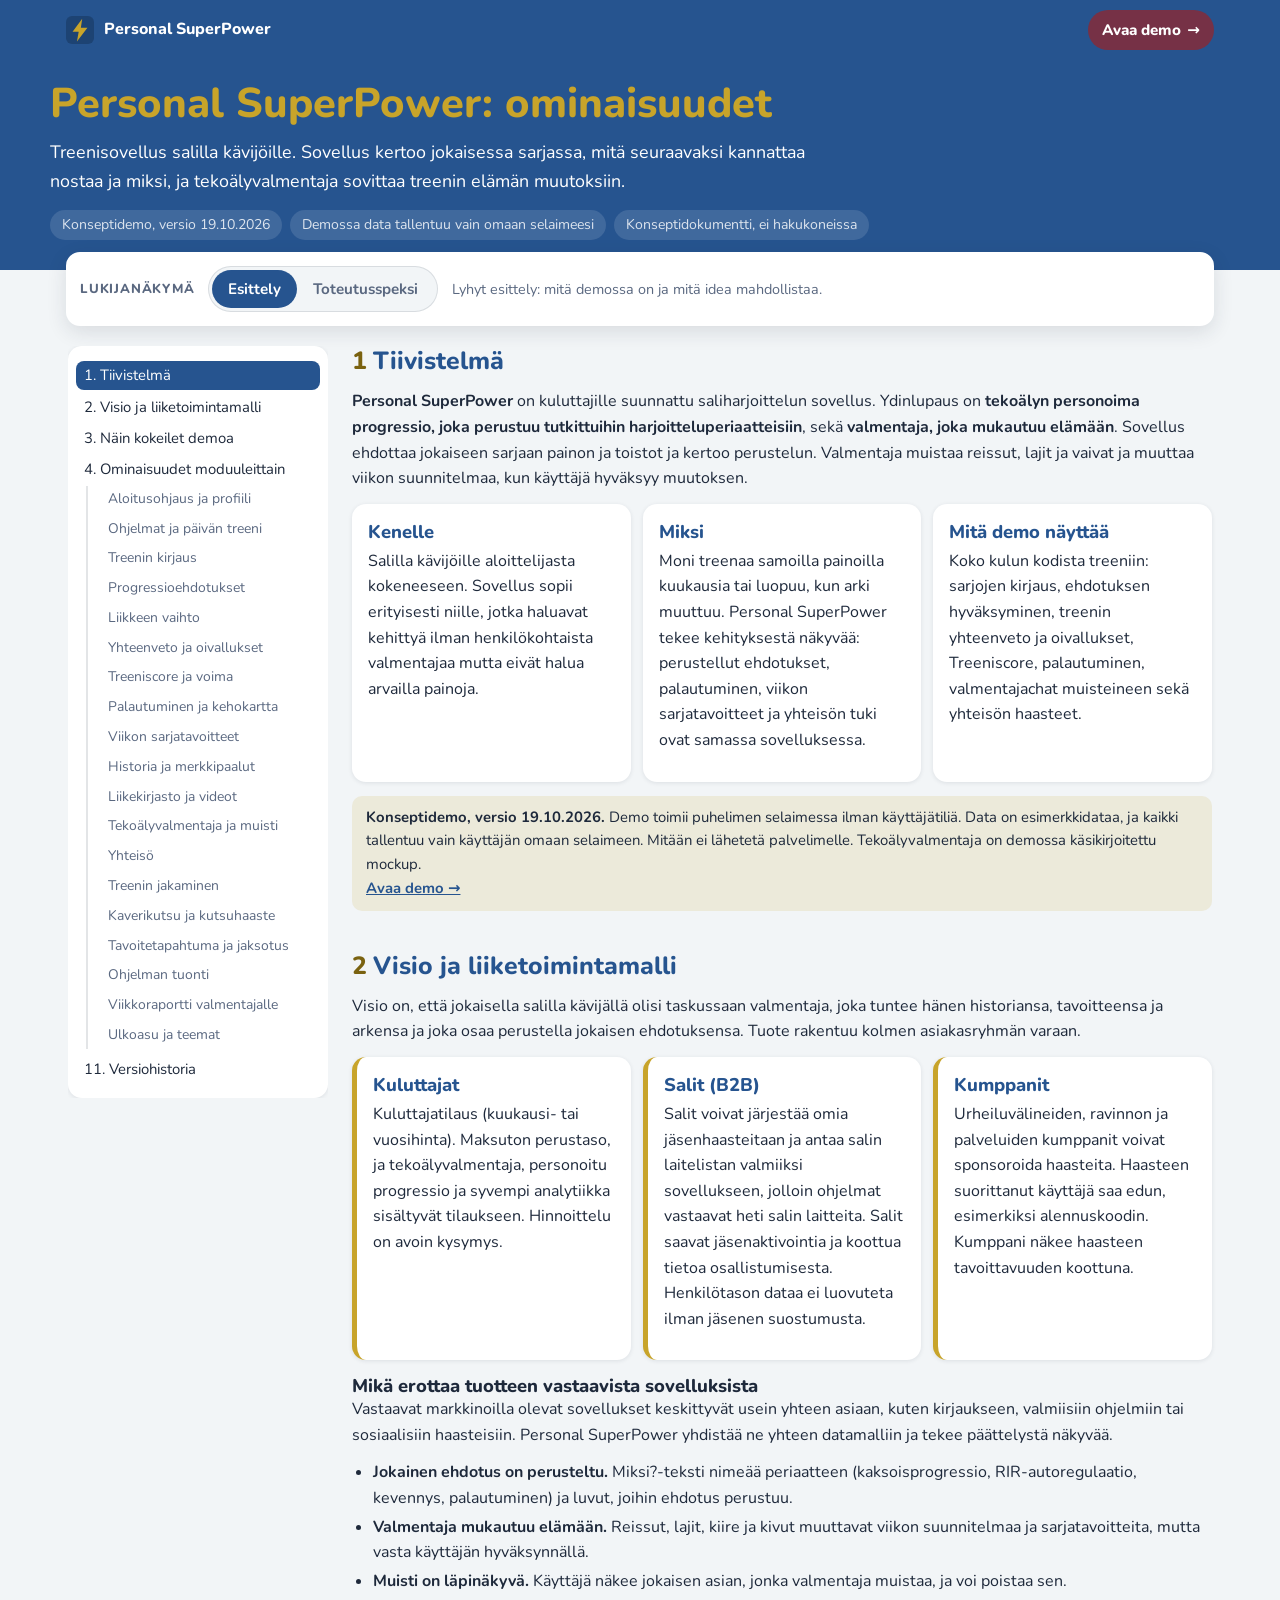
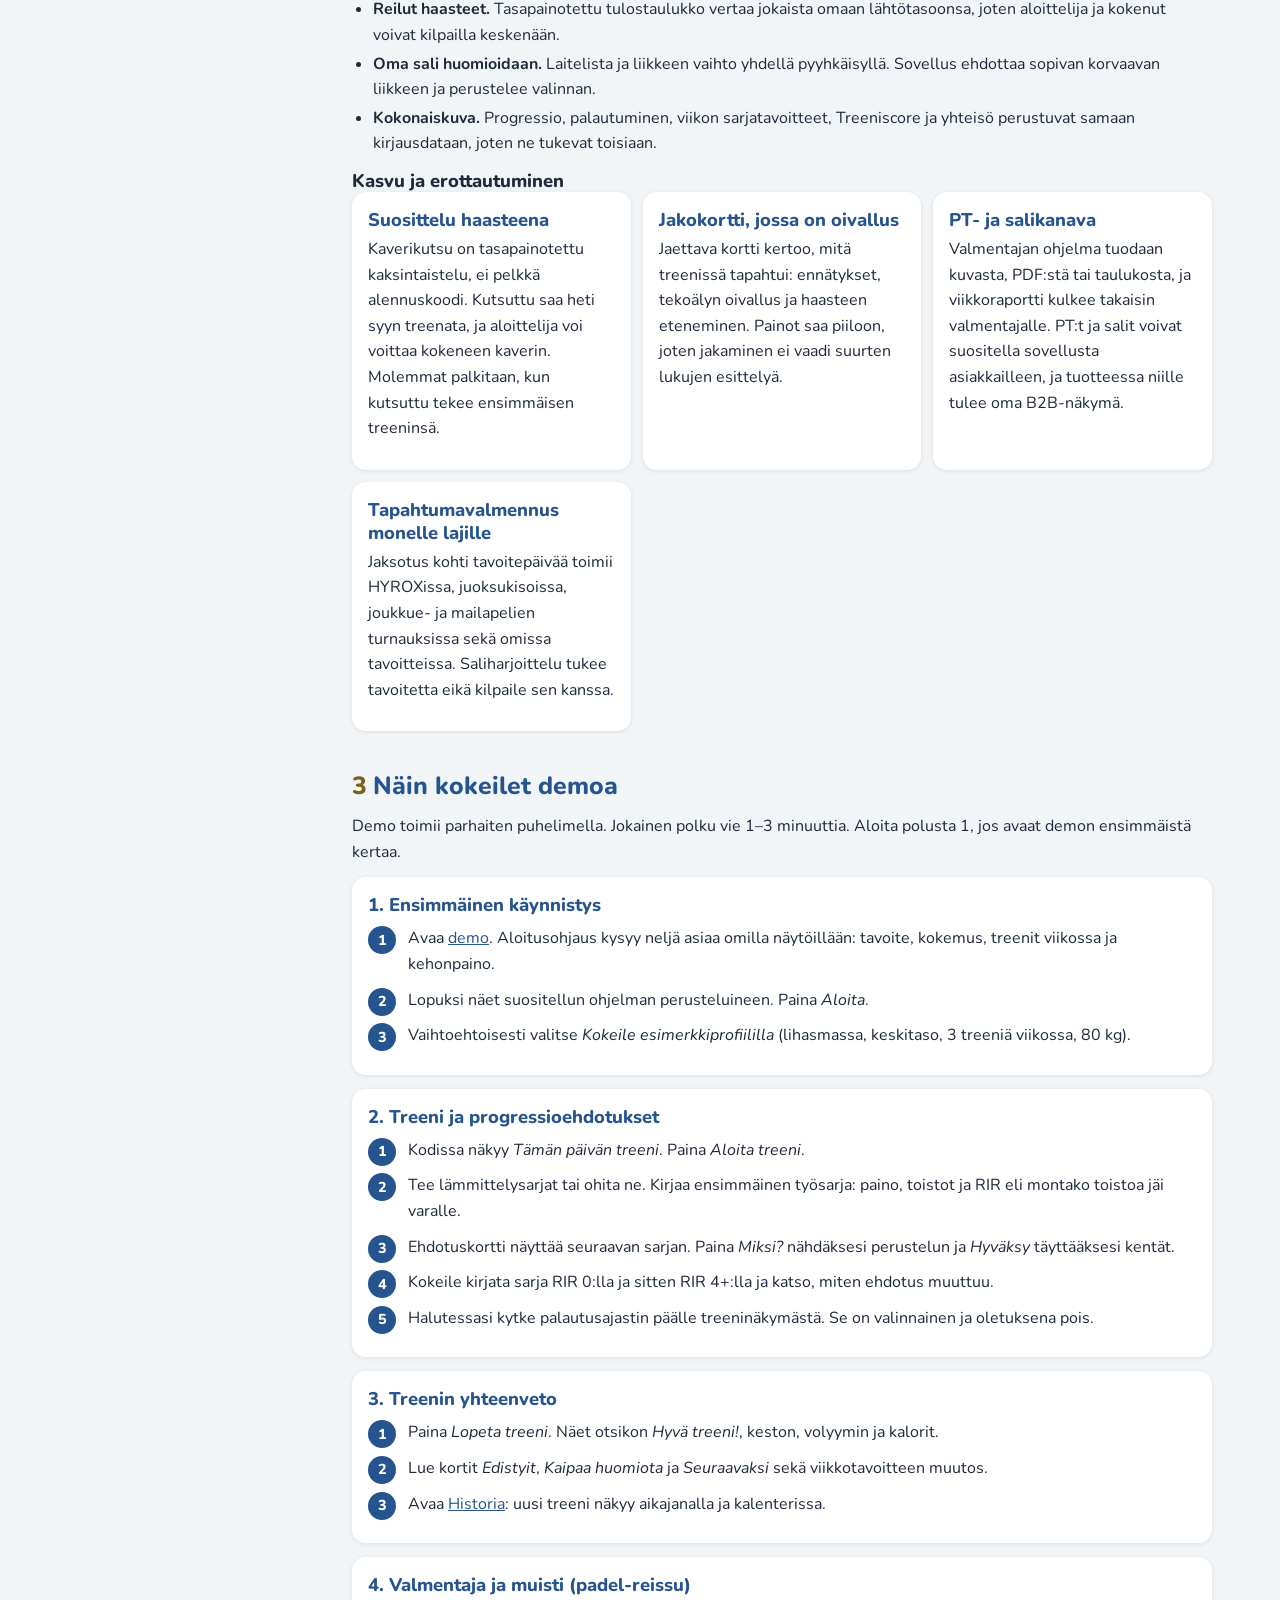
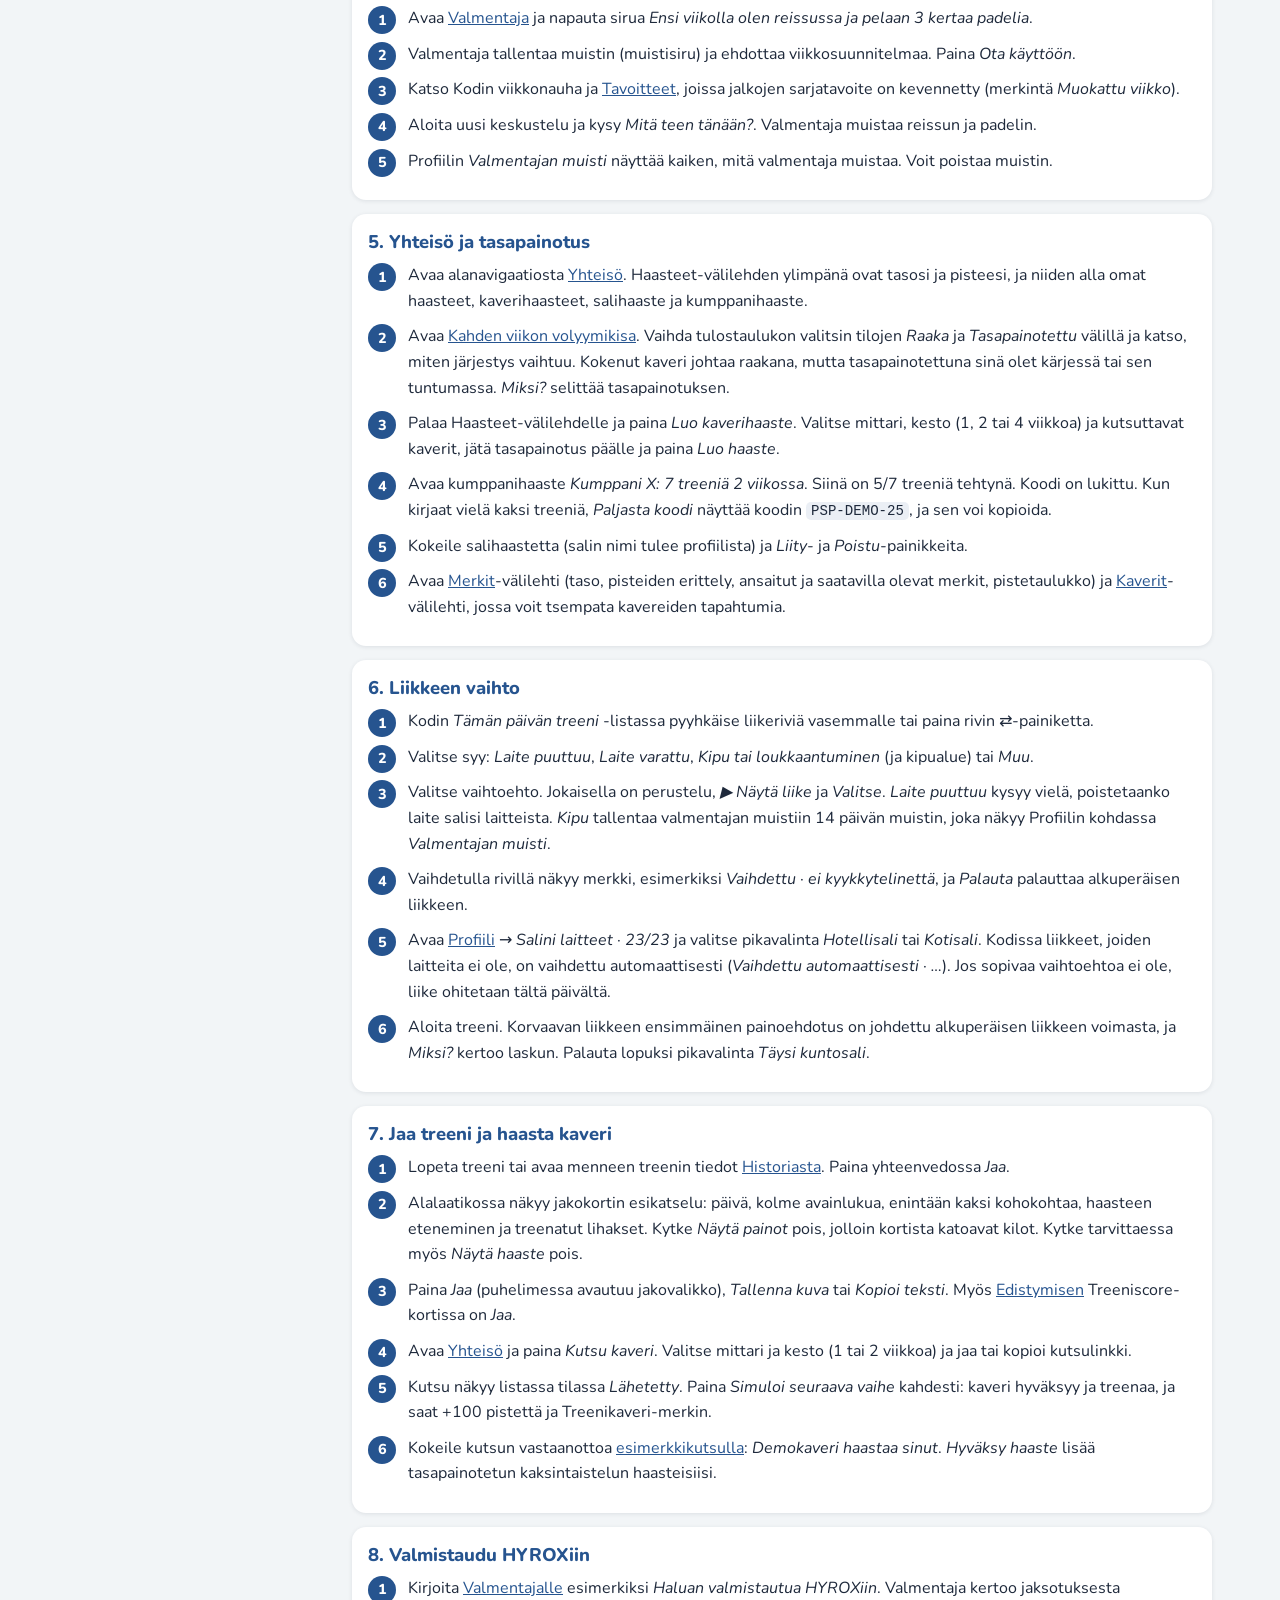
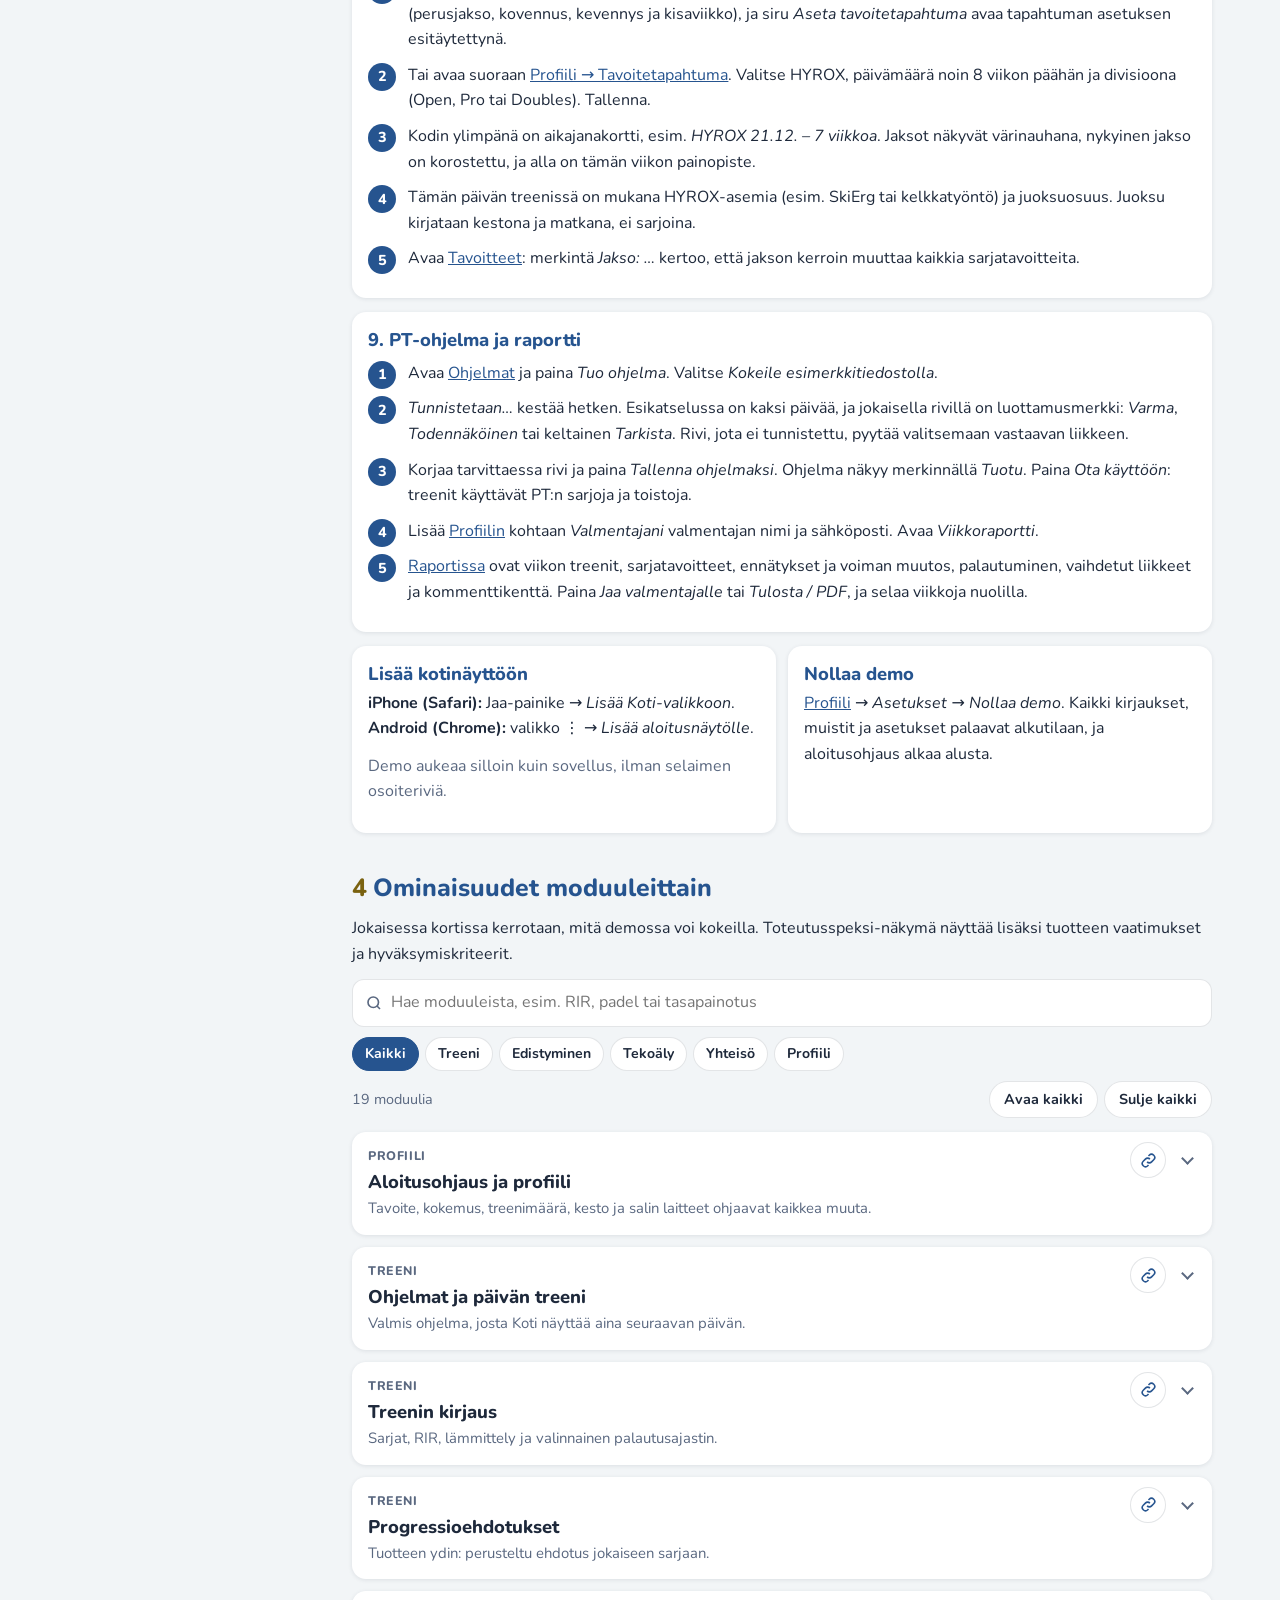
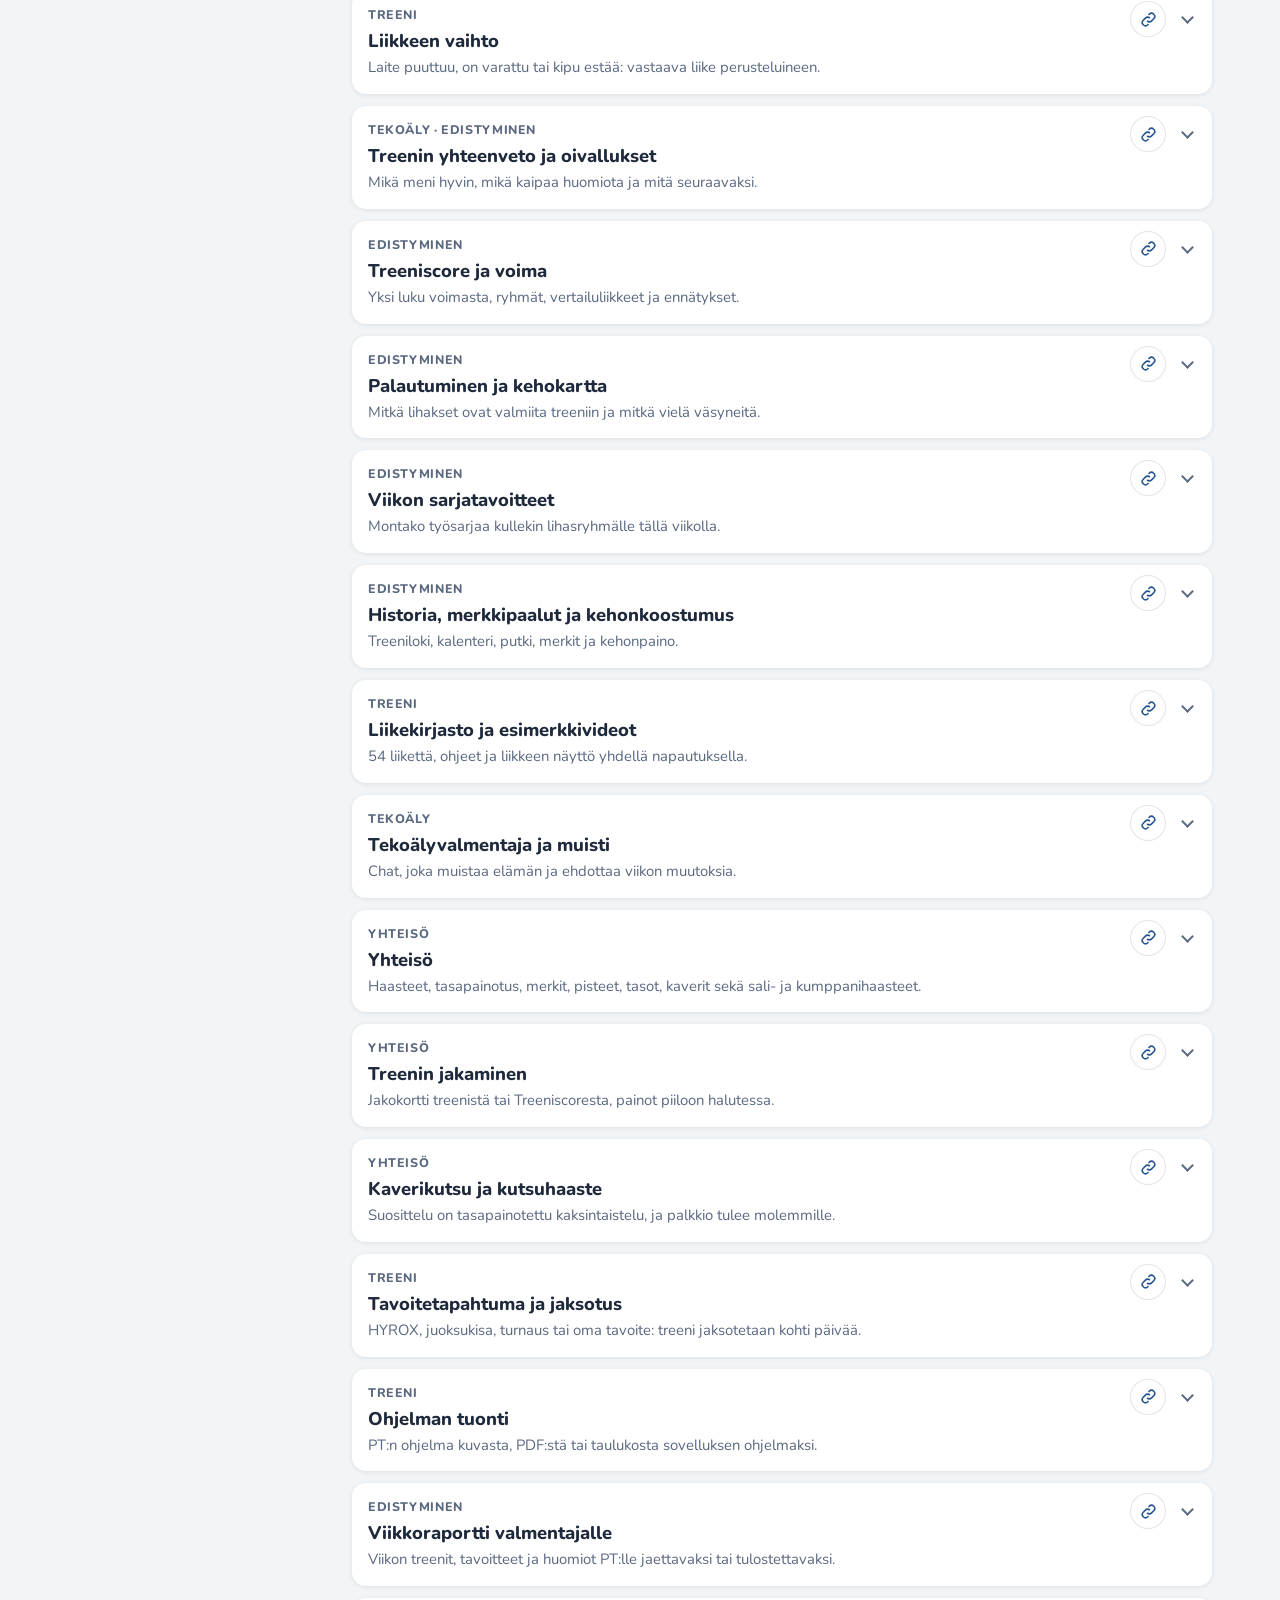
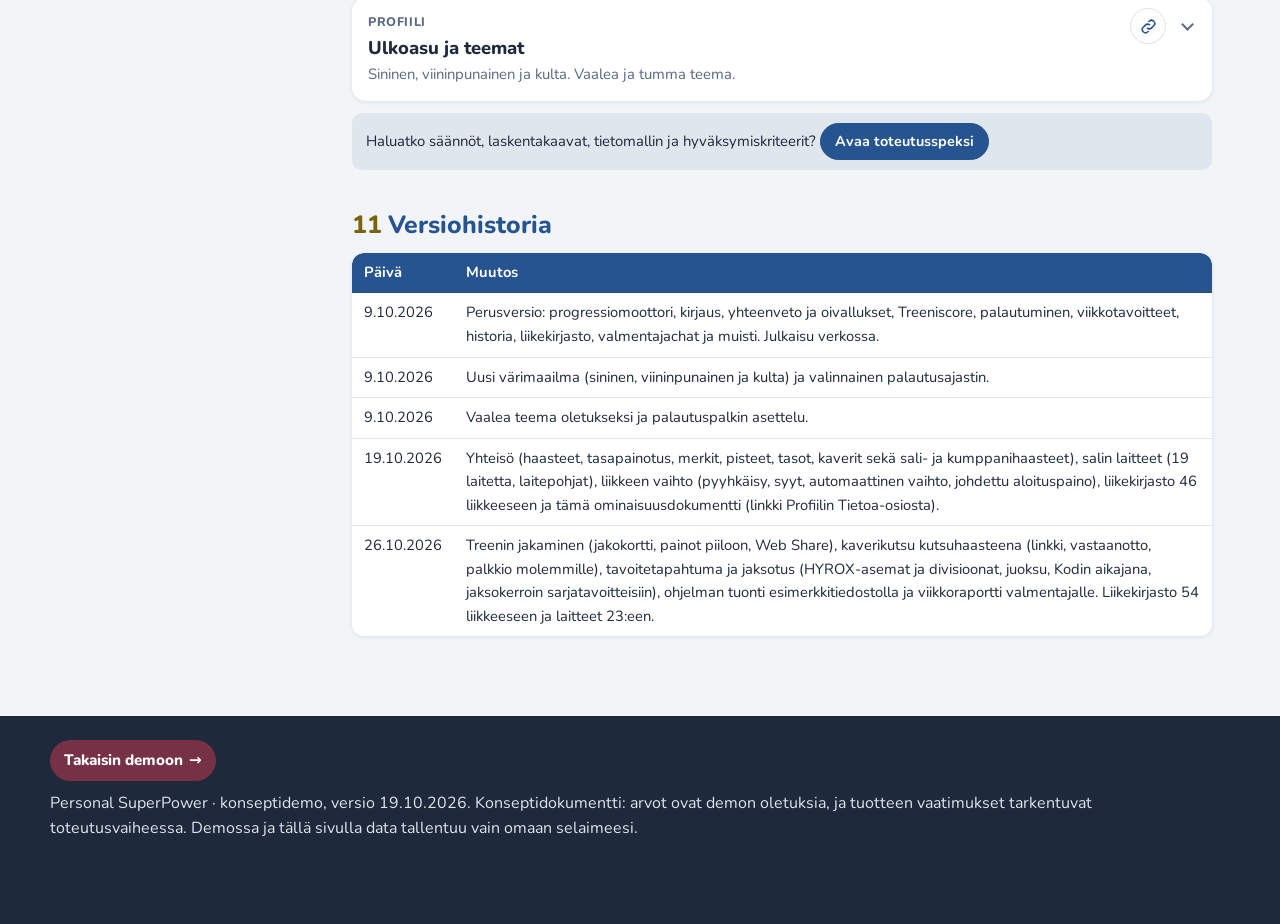
==== commit 7ac7091f: "deploy: 31a36ec" ====
--- a/ominaisuudet.html
+++ b/ominaisuudet.html
@@ -224,6 +224,9 @@
 .palkki { height: 12px; background: rgba(30,41,59,0.1); border-radius: 999px; overflow: hidden; }
 .palkki i { display: block; height: 100%; background: var(--sininen); border-radius: 999px; }
 .palkki-rivi.sina .palkki i { background: var(--viini); }
+.tiivis th, .tiivis td { padding: 6px 8px; }
+.jakso-nauha { display: flex; gap: 3px; margin: 10px 0 4px; }
+.jakso-nauha span { flex: 1; height: 14px; border-radius: 4px; }
 .vertailu { display: grid; gap: 12px; grid-template-columns: repeat(auto-fit, minmax(220px, 1fr)); }
 .vertailu h5 { margin: 0 0 4px; font-size: 0.9rem; }
 .henkilo { border: 1px solid var(--viiva); border-radius: 12px; padding: 10px 12px; }
@@ -347,6 +350,11 @@
               <li><a href="#m-liikekirjasto">Liikekirjasto ja videot</a></li>
               <li><a href="#m-valmentaja">Tekoälyvalmentaja ja muisti</a></li>
               <li><a href="#m-yhteiso">Yhteisö</a></li>
+              <li><a href="#m-jako">Treenin jakaminen</a></li>
+              <li><a href="#m-kutsu">Kaverikutsu ja kutsuhaaste</a></li>
+              <li><a href="#m-tapahtuma">Tavoitetapahtuma ja jaksotus</a></li>
+              <li><a href="#m-tuonti">Ohjelman tuonti</a></li>
+              <li><a href="#m-raportti">Viikkoraportti valmentajalle</a></li>
               <li><a href="#m-ulkoasu">Ulkoasu ja teemat</a></li>
             </ol>
           </li>
@@ -361,6 +369,8 @@
               <li><a href="#s-oivallukset">Oivallukset</a></li>
               <li><a href="#s-haasteet">Haasteet ja tasot</a></li>
               <li><a href="#s-vaihto">Vaihtoehtojen pisteytys</a></li>
+              <li><a href="#s-jaksotus">Tapahtuman jaksotus</a></li>
+              <li><a href="#s-kutsupisteet">Kutsupisteet</a></li>
             </ol>
           </li>
           <li class="vain-speksi"><a href="#tietomalli">6. Tietomalli</a></li>
@@ -428,6 +438,25 @@
     <li><strong>Oma sali huomioidaan.</strong> Laitelista ja liikkeen vaihto yhdellä pyyhkäisyllä. Sovellus ehdottaa sopivan korvaavan liikkeen ja perustelee valinnan.</li>
     <li><strong>Kokonaiskuva.</strong> Progressio, palautuminen, viikon sarjatavoitteet, Treeniscore ja yhteisö perustuvat samaan kirjausdataan, joten ne tukevat toisiaan.</li>
   </ul>
+  <h3>Kasvu ja erottautuminen</h3>
+  <div class="ruudukko">
+    <div class="kortti">
+      <h3>Suosittelu haasteena</h3>
+      <p>Kaverikutsu on tasapainotettu kaksintaistelu, ei pelkkä alennuskoodi. Kutsuttu saa heti syyn treenata, ja aloittelija voi voittaa kokeneen kaverin. Molemmat palkitaan, kun kutsuttu tekee ensimmäisen treeninsä.</p>
+    </div>
+    <div class="kortti">
+      <h3>Jakokortti, jossa on oivallus</h3>
+      <p>Jaettava kortti kertoo, mitä treenissä tapahtui: ennätykset, tekoälyn oivallus ja haasteen eteneminen. Painot saa piiloon, joten jakaminen ei vaadi suurten lukujen esittelyä.</p>
+    </div>
+    <div class="kortti">
+      <h3>PT- ja salikanava</h3>
+      <p>Valmentajan ohjelma tuodaan kuvasta, PDF:stä tai taulukosta, ja viikkoraportti kulkee takaisin valmentajalle. PT:t ja salit voivat suositella sovellusta asiakkailleen, ja tuotteessa niille tulee oma B2B-näkymä.</p>
+    </div>
+    <div class="kortti">
+      <h3>Tapahtumavalmennus monelle lajille</h3>
+      <p>Jaksotus kohti tavoitepäivää toimii HYROXissa, juoksukisoissa, joukkue- ja mailapelien turnauksissa sekä omissa tavoitteissa. Saliharjoittelu tukee tavoitetta eikä kilpaile sen kanssa.</p>
+    </div>
+  </div>
 </section>
 
 <!-- ============================ 3 ============================ -->
@@ -494,8 +523,42 @@
       <li>Valitse syy: <em>Laite puuttuu</em>, <em>Laite varattu</em>, <em>Kipu tai loukkaantuminen</em> (ja kipualue) tai <em>Muu</em>.</li>
       <li>Valitse vaihtoehto. Jokaisella on perustelu, <em>▶ Näytä liike</em> ja <em>Valitse</em>. <em>Laite puuttuu</em> kysyy vielä, poistetaanko laite salisi laitteista. <em>Kipu</em> tallentaa valmentajan muistiin 14 päivän muistin, joka näkyy Profiilin kohdassa <em>Valmentajan muisti</em>.</li>
       <li>Vaihdetulla rivillä näkyy merkki, esimerkiksi <em>Vaihdettu · ei kyykkytelinettä</em>, ja <em>Palauta</em> palauttaa alkuperäisen liikkeen.</li>
-      <li>Avaa <a href="./#/profiili">Profiili</a> → <em>Salini laitteet · 19/19</em> ja valitse pikavalinta <em>Hotellisali</em> tai <em>Kotisali</em>. Kodissa liikkeet, joiden laitteita ei ole, on vaihdettu automaattisesti (<em>Vaihdettu automaattisesti · …</em>). Jos sopivaa vaihtoehtoa ei ole, liike ohitetaan tältä päivältä.</li>
+      <li>Avaa <a href="./#/profiili">Profiili</a> → <em>Salini laitteet · 23/23</em> ja valitse pikavalinta <em>Hotellisali</em> tai <em>Kotisali</em>. Kodissa liikkeet, joiden laitteita ei ole, on vaihdettu automaattisesti (<em>Vaihdettu automaattisesti · …</em>). Jos sopivaa vaihtoehtoa ei ole, liike ohitetaan tältä päivältä.</li>
       <li>Aloita treeni. Korvaavan liikkeen ensimmäinen painoehdotus on johdettu alkuperäisen liikkeen voimasta, ja <em>Miksi?</em> kertoo laskun. Palauta lopuksi pikavalinta <em>Täysi kuntosali</em>.</li>
+    </ol>
+  </div>
+
+  <div class="kortti polku">
+    <h3>7. Jaa treeni ja haasta kaveri</h3>
+    <ol class="askeleet">
+      <li>Lopeta treeni tai avaa menneen treenin tiedot <a href="./#/historia">Historiasta</a>. Paina yhteenvedossa <em>Jaa</em>.</li>
+      <li>Alalaatikossa näkyy jakokortin esikatselu: päivä, kolme avainlukua, enintään kaksi kohokohtaa, haasteen eteneminen ja treenatut lihakset. Kytke <em>Näytä painot</em> pois, jolloin kortista katoavat kilot. Kytke tarvittaessa myös <em>Näytä haaste</em> pois.</li>
+      <li>Paina <em>Jaa</em> (puhelimessa avautuu jakovalikko), <em>Tallenna kuva</em> tai <em>Kopioi teksti</em>. Myös <a href="./#/edistyminen">Edistymisen</a> Treeniscore-kortissa on <em>Jaa</em>.</li>
+      <li>Avaa <a href="./#/yhteiso">Yhteisö</a> ja paina <em>Kutsu kaveri</em>. Valitse mittari ja kesto (1 tai 2 viikkoa) ja jaa tai kopioi kutsulinkki.</li>
+      <li>Kutsu näkyy listassa tilassa <em>Lähetetty</em>. Paina <em>Simuloi seuraava vaihe</em> kahdesti: kaveri hyväksyy ja treenaa, ja saat +100 pistettä ja Treenikaveri-merkin.</li>
+      <li>Kokeile kutsun vastaanottoa <a href="./#/kutsu?d=eyJ2IjoxLCJuaW1pIjoiRGVtb2thdmVyaSIsIm1pdHRhcmkiOiJ0cmVlbml0Iiwia2VzdG8iOjE0LCJsYWh0b3Rhc28iOjQsImlkIjoiZGVtbzEiLCJsdW90dSI6IjIwMjYtMTAtMjYifQ">esimerkkikutsulla</a>: <em>Demokaveri haastaa sinut</em>. <em>Hyväksy haaste</em> lisää tasapainotetun kaksintaistelun haasteisiisi.</li>
+    </ol>
+  </div>
+
+  <div class="kortti polku">
+    <h3>8. Valmistaudu HYROXiin</h3>
+    <ol class="askeleet">
+      <li>Kirjoita <a href="./#/valmentaja">Valmentajalle</a> esimerkiksi <em>Haluan valmistautua HYROXiin</em>. Valmentaja kertoo jaksotuksesta (perusjakso, kovennus, kevennys ja kisaviikko), ja siru <em>Aseta tavoitetapahtuma</em> avaa tapahtuman asetuksen esitäytettynä.</li>
+      <li>Tai avaa suoraan <a href="./#/profiili?tapahtuma=1">Profiili → Tavoitetapahtuma</a>. Valitse HYROX, päivämäärä noin 8 viikon päähän ja divisioona (Open, Pro tai Doubles). Tallenna.</li>
+      <li>Kodin ylimpänä on aikajanakortti, esim. <em>HYROX 21.12. – 7 viikkoa</em>. Jaksot näkyvät värinauhana, nykyinen jakso on korostettu, ja alla on tämän viikon painopiste.</li>
+      <li>Tämän päivän treenissä on mukana HYROX-asemia (esim. SkiErg tai kelkkatyöntö) ja juoksuosuus. Juoksu kirjataan kestona ja matkana, ei sarjoina.</li>
+      <li>Avaa <a href="./#/tavoitteet">Tavoitteet</a>: merkintä <em>Jakso: …</em> kertoo, että jakson kerroin muuttaa kaikkia sarjatavoitteita.</li>
+    </ol>
+  </div>
+
+  <div class="kortti polku">
+    <h3>9. PT-ohjelma ja raportti</h3>
+    <ol class="askeleet">
+      <li>Avaa <a href="./#/ohjelmat">Ohjelmat</a> ja paina <em>Tuo ohjelma</em>. Valitse <em>Kokeile esimerkkitiedostolla</em>.</li>
+      <li><em>Tunnistetaan…</em> kestää hetken. Esikatselussa on kaksi päivää, ja jokaisella rivillä on luottamusmerkki: <em>Varma</em>, <em>Todennäköinen</em> tai keltainen <em>Tarkista</em>. Rivi, jota ei tunnistettu, pyytää valitsemaan vastaavan liikkeen.</li>
+      <li>Korjaa tarvittaessa rivi ja paina <em>Tallenna ohjelmaksi</em>. Ohjelma näkyy merkinnällä <em>Tuotu</em>. Paina <em>Ota käyttöön</em>: treenit käyttävät PT:n sarjoja ja toistoja.</li>
+      <li>Lisää <a href="./#/profiili">Profiilin</a> kohtaan <em>Valmentajani</em> valmentajan nimi ja sähköposti. Avaa <em>Viikkoraportti</em>.</li>
+      <li><a href="./#/raportti">Raportissa</a> ovat viikon treenit, sarjatavoitteet, ennätykset ja voiman muutos, palautuminen, vaihdetut liikkeet ja kommenttikenttä. Paina <em>Jaa valmentajalle</em> tai <em>Tulosta / PDF</em>, ja selaa viikkoja nuolilla.</li>
     </ol>
   </div>
 
@@ -533,7 +596,7 @@
       <button type="button" class="siru" data-kat="profiili" aria-pressed="false">Profiili</button>
     </div>
     <div class="suodatin-tila">
-      <span id="haku-tulos" aria-live="polite">14 moduulia</span>
+      <span id="haku-tulos" aria-live="polite">19 moduulia</span>
       <span class="napit">
         <button type="button" class="nappi" id="avaa-kaikki">Avaa kaikki</button>
         <button type="button" class="nappi" id="sulje-kaikki">Sulje kaikki</button>
@@ -558,7 +621,8 @@
             <li>Ensimmäisellä käynnistyksellä aloitusohjaus kysyy neljä asiaa omilla näytöillään: tavoite, kokemus, treenit viikossa ja kehonpaino. Lopuksi näytetään suositeltu ohjelma perusteluineen (2–3 treeniä: koko kroppa, 4: ylä/ala, 5–6: työntö/veto/jalat).</li>
             <li>Ohjauksen voi ohittaa esimerkkiprofiililla (lihasmassa, keskitaso, 3 treeniä viikossa, 80 kg).</li>
             <li>Profiilissa ylimpänä on korostettu Tavoite-rivi ja oma valintanäkymä. Sen alla ovat salin laitteet, treeniprofiili (kokemus, treenit viikossa, kesto 30–90 min, jako), treenin muoto, valmentajan muisti, Tietoa (linkki tälle sivulle) ja asetukset (kg/lb, lämmittelysarjat, palautusajastin, teema, Nollaa demo). Muutos tallentuu heti.</li>
-            <li>Salin laitteet: rivi <em>Salini laitteet · N/19</em> avaa alalaatikon, jossa on pikavalinnat (täysi kuntosali, kotisali, hotellisali, vain kehonpaino) ja 19 laitetta ryhmittäin rastiruutuina. Alareunassa lukee, että ohjelma vaihtaa automaattisesti liikkeet, joiden laitteita salilta ei löydy.</li>
+            <li>Salin laitteet: rivi <em>Salini laitteet · N/23</em> avaa alalaatikon, jossa on pikavalinnat (täysi kuntosali, kotisali, hotellisali, vain kehonpaino) ja 23 laitetta ryhmittäin rastiruutuina. Alareunassa lukee, että ohjelma vaihtaa automaattisesti liikkeet, joiden laitteita salilta ei löydy.</li>
+            <li>Tavoitetapahtuma ja Valmentajani (ks. <a href="#m-tapahtuma">jaksotus</a> ja <a href="#m-raportti">viikkoraportti</a>).</li>
             <li>Vammat ja rajoitteet, useampi sali, venyttely ja kardio näkyvät <em>tulossa</em>-riveinä.</li>
           </ul>
         </section>
@@ -568,7 +632,7 @@
             <li>Aloitusohjaus kysyy tavoitteen, kokemuksen, treenit viikossa, treenin keston, salin laitteet (pikavalinta ja muokkaus) sekä kehonpainon. Nimi on valinnainen. Ohjaus kestää alle kaksi minuuttia, ja sen voi keskeyttää ja jatkaa.</li>
             <li>Tavoite määrää toistohaarukan, sarjamäärän, palautusajan ja RIR-tavoitteen (ks. <a href="#s-tavoitteet">tavoitteiden haarukat</a>). Kokemus määrää aloituspainon ja painonnoston askeleen.</li>
             <li>Kesto rajoittaa sarjamäärää niin, että arvioitu treenin kesto mahtuu valittuun aikaan.</li>
-            <li>Laitelista: 19 laitetta neljässä ryhmässä (vapaat painot, laitteet, taljat, kehonpainovälineet). Lattia ja kehonpaino ovat aina käytettävissä. Käyttäjällä voi olla useampi sali, ja salin laitelistan voi saada salilta (B2B).</li>
+            <li>Laitelista: 23 laitetta neljässä ryhmässä (mukana HYROX-välineet SkiErg, kelkka, wall ball -pallo ja hiekkasäkki) (vapaat painot, laitteet, taljat, kehonpainovälineet). Lattia ja kehonpaino ovat aina käytettävissä. Käyttäjällä voi olla useampi sali, ja salin laitelistan voi saada salilta (B2B).</li>
             <li>Yksikkö (kg/lb) vaikuttaa vain näyttöön. Data tallennetaan aina kiloina.</li>
             <li>Profiilin muutokset vaikuttavat heti seuraavaan treeniin ja synkronoituvat käyttäjän laitteiden välillä.</li>
             <li>Vammat ja rajoitteet tallennetaan profiiliin ja valmentajan muistiin, ja ne ohjaavat liikevalintaa (ks. <a href="#m-vaihto">liikkeen vaihto</a>).</li>
@@ -833,6 +897,7 @@
             <li>Treeniscore avautuu vasta, kun kaikkia lihasryhmiä on treenattu (vähintään 6 sarjaa 6 viikossa). Siihen asti näkyy, mitkä lihakset puuttuvat.</li>
             <li>Vertailuliikkeet (penkkipunnerrus, takakyykky, maastaveto, leuanveto, pystypunnerrus) pyyhkäistävinä kortteina, joissa on arvioitu maksimi ja kaavio. Lisäksi ennätyslista.</li>
             <li>Tauko heikentää arviota: yli 14 päivän tauon jälkeen 1 % jokaista alkavaa viikkoa kohden, enintään 10 %.</li>
+            <li>HYROX-kestävyysasemat ja juoksu eivät vaikuta arvioituun voimaan eivätkä Treeniscoreen. Treeniscore-kortissa on <em>Jaa</em> (ks. <a href="#m-jako">jakaminen</a>).</li>
           </ul>
         </section>
         <section class="osa osa-tuote vain-speksi">
@@ -994,14 +1059,14 @@
       <summary>
         <span class="moduuli-meta">Treeni <span class="hk-tila vain-speksi vain-js"></span></span>
         <h3>Liikekirjasto ja esimerkkivideot</h3>
-        <span class="moduuli-tiivis">46 liikettä, ohjeet ja liikkeen näyttö yhdellä napautuksella.</span>
+        <span class="moduuli-tiivis">54 liikettä, ohjeet ja liikkeen näyttö yhdellä napautuksella.</span>
       </summary>
       <div class="moduuli-runko">
         <div class="moduuli-toiminnot"><a class="kokeile" href="./#/liikkeet">Kokeile demossa →</a></div>
         <section class="osa osa-demo">
           <h4><span class="lappu lappu-demo">Demossa</span></h4>
           <ul>
-            <li>Liikekirjasto avataan Kodin <em>Liikekirjasto</em>-kortista ja treenin liikelinkeistä (reitti <code>#/liikkeet</code>, ei alanavigaatiossa). 46 liikettä: haku, lihasryhmäsirut ja lista. Liikkeen sivulla ovat ohje, lihasryhmät, oma historia ja paras arvioitu maksimi.</li>
+            <li>Liikekirjasto avataan Kodin <em>Liikekirjasto</em>-kortista ja treenin liikelinkeistä (reitti <code>#/liikkeet</code>, ei alanavigaatiossa). 54 liikettä, joista 8 on HYROX-asemia: haku, lihasryhmäsirut ja lista. Liikkeen sivulla ovat ohje, lihasryhmät, oma historia ja paras arvioitu maksimi.</li>
             <li><em>▶ Näytä liike</em> treenissä, ohjelman päivänäkymässä ja liikkeen sivulla avaa alalaatikon: media, ohje ja lihasryhmät. Sulkeminen ei keskeytä treeniä eikä palautusajastinta.</li>
             <li>Median järjestys: oma animaatio (viidellä vertailuliikkeellä), tarkistettu upotettu video (demossa ei yhtään) ja lopuksi linkki videohakuun. Videotunnisteita ei arvata.</li>
             <li>Alalaatikossa lukee: <em>Tuotteessa Personal SuperPowerin omat tai lisensoidut liikevideot.</em></li>
@@ -1126,6 +1191,230 @@
       </div>
     </details>
     <button type="button" class="kopioi vain-js" data-kohta="m-yhteiso" aria-label="Kopioi linkki: Yhteisö"><svg viewBox="0 0 24 24" fill="none" stroke="currentColor" stroke-width="2.2" aria-hidden="true"><path d="M10 14a4.5 4.5 0 0 0 6.4 0l3-3a4.5 4.5 0 0 0-6.4-6.4l-1 1"/><path d="M14 10a4.5 4.5 0 0 0-6.4 0l-3 3a4.5 4.5 0 0 0 6.4 6.4l1-1"/></svg></button>
+  </article>
+
+  <!-- M15 -->
+  <article class="moduuli" id="m-jako" data-kat="yhteiso" data-toc>
+    <details open>
+      <summary>
+        <span class="moduuli-meta">Yhteisö <span class="hk-tila vain-speksi vain-js"></span></span>
+        <h3>Treenin jakaminen</h3>
+        <span class="moduuli-tiivis">Jakokortti treenistä tai Treeniscoresta, painot piiloon halutessa.</span>
+      </summary>
+      <div class="moduuli-runko">
+        <div class="moduuli-toiminnot"><a class="kokeile" href="./#/historia">Kokeile demossa →</a></div>
+        <section class="osa osa-demo">
+          <h4><span class="lappu lappu-demo">Demossa</span></h4>
+          <ul>
+            <li><em>Jaa</em>-painike on treenin yhteenvedossa (myös menneen treenin tiedoissa) ja Edistymisen Treeniscore-kortissa.</li>
+            <li>Kortti on 1080 × 1350 px:n PNG, joka piirretään brändin väreillä. Kortissa ovat sanamerkki, päivä ja treenin nimi, kolme avainlukua (kesto, volyymi ja sarjat), enintään kaksi kohokohtaa (ennätykset ja Edistyit-oivallus), liitetyn haasteen eteneminen ja pieni kehokartta treenatuista lihaksista. Treeniscore-kortissa näkyvät luku, trendi ja ryhmät.</li>
+            <li>Alalaatikossa on esikatselu ja kytkimet <em>Näytä painot</em> (pois: vain prosentit ja ennätysten määrä, ei yhtään kilomäärää) ja <em>Näytä haaste</em>.</li>
+            <li><em>Jaa</em> käyttää laitteen jakovalikkoa (Web Share, tiedostona), kun laite tukee sitä. Lisäksi ovat aina <em>Tallenna kuva</em> ja <em>Kopioi teksti</em>.</li>
+          </ul>
+        </section>
+        <section class="osa osa-tuote vain-speksi">
+          <h4><span class="lappu lappu-tuote">Tuotteessa</span></h4>
+          <ul>
+            <li>Kortti luodaan laitteella, eikä mitään lähetetä palvelimelle ennen kuin käyttäjä jakaa sen itse.</li>
+            <li>Yksityisyys on käyttäjän päätettävissä: painot ja haaste voi piilottaa, ja valinnat muistetaan. Kehonpainoa, palautumista tai muisteja ei koskaan näytetä kortissa.</li>
+            <li>Natiivi jakovalikko (iOS ja Android) ja suorat jaot yleisimpiin somepalveluihin. Kortin koko sopii pystysuuntaisiin julkaisuihin.</li>
+            <li>Kohokohdan oivallus tulee samasta tekoälyn oivallusten tuotannosta kuin yhteenvedossa, ja sen luvut tarkistetaan moottorilta.</li>
+            <li>Kortissa voi olla kutsulinkki tai QR-koodi, joka vie kutsuhaasteeseen (ks. <a href="#m-kutsu">kaverikutsu</a>).</li>
+          </ul>
+        </section>
+        <section class="osa osa-hk vain-speksi">
+          <h4><span class="lappu lappu-hk">Hyväksymiskriteerit</span></h4>
+          <ol class="hk-lista">
+            <li>Kun <em>Näytä painot</em> on pois, kortissa ja jakotekstissä ei ole yhtään kilomäärää, ja volyymin tilalla on sarjojen tai liikkeiden määrä.</li>
+            <li>Kortissa on aina kolme avainlukua ja enintään kaksi kohokohtaa.</li>
+            <li>Kun <em>Näytä haaste</em> on pois, kortissa ei ole haastetta.</li>
+            <li>Laitteella, joka ei tue tiedostojakoa, <em>Jaa</em> ei näy tai kertoo vaihtoehdot, ja <em>Tallenna kuva</em> sekä <em>Kopioi teksti</em> toimivat.</li>
+            <li>Esikatselu päivittyy heti, kun kytkintä muutetaan.</li>
+          </ol>
+        </section>
+      </div>
+    </details>
+    <button type="button" class="kopioi vain-js" data-kohta="m-jako" aria-label="Kopioi linkki: Treenin jakaminen"><svg viewBox="0 0 24 24" fill="none" stroke="currentColor" stroke-width="2.2" aria-hidden="true"><path d="M10 14a4.5 4.5 0 0 0 6.4 0l3-3a4.5 4.5 0 0 0-6.4-6.4l-1 1"/><path d="M14 10a4.5 4.5 0 0 0-6.4 0l-3 3a4.5 4.5 0 0 0 6.4 6.4l1-1"/></svg></button>
+  </article>
+
+  <!-- M16 -->
+  <article class="moduuli" id="m-kutsu" data-kat="yhteiso" data-toc>
+    <details open>
+      <summary>
+        <span class="moduuli-meta">Yhteisö <span class="hk-tila vain-speksi vain-js"></span></span>
+        <h3>Kaverikutsu ja kutsuhaaste</h3>
+        <span class="moduuli-tiivis">Suosittelu on tasapainotettu kaksintaistelu, ja palkkio tulee molemmille.</span>
+      </summary>
+      <div class="moduuli-runko">
+        <div class="moduuli-toiminnot"><a class="kokeile" href="./#/yhteiso">Kokeile demossa →</a><a class="kokeile vain-speksi" href="#s-kutsupisteet">Kutsupisteet</a></div>
+        <section class="osa osa-demo">
+          <h4><span class="lappu lappu-demo">Demossa</span></h4>
+          <ul>
+            <li>Yhteisön Haasteet-välilehdellä on <em>Kutsu kaveri</em>: mittari (treenit, volyymi, sarjat, aktiiviset päivät) ja kesto 1 tai 2 viikkoa. Kutsu on aina tasapainotettu.</li>
+            <li>Kutsulinkki on muotoa <code>#/kutsu?d=…</code>. Linkissä ovat vain kutsujan nimi, haasteen parametrit ja kutsujan lähtötaso. Linkin voi jakaa tai kopioida.</li>
+            <li>Vastaanottaja näkee esittelyn (<em>[nimi] haastaa sinut …</em>, <em>Voit voittaa vaikka olisit aloittelija</em>) ja palkkion. <em>Hyväksy haaste</em> lisää kaksintaistelun haasteisiin. Jos aloitusohjaus on tekemättä, se tehdään ensin, ja kutsu odottaa. Virheellinen linkki näyttää ilmoituksen <em>Kutsulinkki ei toimi</em>.</li>
+            <li>Palkkio: kun kutsuttu tekee ensimmäisen treeninsä, molemmat saavat +100 pistettä ja Treenikaveri-merkin. Kutsuttu saa palkkion omasta ensimmäisestä treenistään.</li>
+            <li>Kutsujan tila simuloidaan: kutsukortti näyttää vaiheet Lähetetty → Hyväksytty → Treenannut, ja <em>Simuloi seuraava vaihe</em> vie eteenpäin ja näyttää palkkion.</li>
+            <li>Näkymässä kerrotaan tuotteen ehtona: <em>kuukausi Premiumia jokaisesta kaverista, joka tekee ensimmäisen treeninsä</em>. Demossa Premiumia ei ole.</li>
+          </ul>
+        </section>
+        <section class="osa osa-tuote vain-speksi">
+          <h4><span class="lappu lappu-tuote">Tuotteessa</span></h4>
+          <ul>
+            <li>Kutsulinkki on palvelimen luoma, allekirjoitettu ja vanhenee. Linkissä ei ole henkilötietoja nimen lisäksi. Vastaanotto toimii ilman tiliä: haasteen voi katsoa, ja tili luodaan vasta hyväksyttäessä.</li>
+            <li>Kutsujan näkymä päivittyy oikeasti: hyväksyntä ja ensimmäinen treeni näkyvät ilman simulointia.</li>
+            <li>Palkkio: molemmille +100 pistettä ja Treenikaveri-merkki, ja kutsujalle kuukausi Premiumia jokaisesta kutsutusta, joka tekee ensimmäisen treeninsä. Palkkio annetaan kerran kutsua kohden.</li>
+            <li>Väärinkäytön esto: palkkio vaatii uuden tilin ja uskottavan treenin, kutsujen määrällä on yläraja, ja epäilyttävät tapaukset tarkistetaan.</li>
+            <li>Kaksintaistelu on tavallinen tasapainotettu kaverihaaste (ks. <a href="#s-haasteet">tasapainotus</a>), ja kaveruus syntyy hyväksynnästä.</li>
+          </ul>
+        </section>
+        <section class="osa osa-hk vain-speksi">
+          <h4><span class="lappu lappu-hk">Hyväksymiskriteerit</span></h4>
+          <ol class="hk-lista">
+            <li>Kutsulinkki säilyttää nimen, mittarin, keston ja lähtötason edestakaisessa muunnoksessa, eikä siinä ole muita henkilötietoja.</li>
+            <li>Virheellinen tai katkennut linkki näyttää virheilmoituksen eikä muuta tilaa.</li>
+            <li>Hyväksytty kutsu näkyy vastaanottajan kaverihaasteissa tasapainotettuna kaksintaisteluna, jonka kesto on 7 tai 14 päivää.</li>
+            <li>Kun kutsuttu tekee ensimmäisen treeninsä, molemmat saavat +100 pistettä ja Treenikaveri-merkin täsmälleen kerran.</li>
+            <li>Käyttäjä, jolla ei ole tiliä, näkee kutsun ja voi hyväksyä sen, ja hyväksyminen ohjaa ensin aloitusohjaukseen.</li>
+          </ol>
+        </section>
+      </div>
+    </details>
+    <button type="button" class="kopioi vain-js" data-kohta="m-kutsu" aria-label="Kopioi linkki: Kaverikutsu ja kutsuhaaste"><svg viewBox="0 0 24 24" fill="none" stroke="currentColor" stroke-width="2.2" aria-hidden="true"><path d="M10 14a4.5 4.5 0 0 0 6.4 0l3-3a4.5 4.5 0 0 0-6.4-6.4l-1 1"/><path d="M14 10a4.5 4.5 0 0 0-6.4 0l-3 3a4.5 4.5 0 0 0 6.4 6.4l1-1"/></svg></button>
+  </article>
+
+  <!-- M17 -->
+  <article class="moduuli" id="m-tapahtuma" data-kat="treeni" data-toc>
+    <details open>
+      <summary>
+        <span class="moduuli-meta">Treeni <span class="hk-tila vain-speksi vain-js"></span></span>
+        <h3>Tavoitetapahtuma ja jaksotus</h3>
+        <span class="moduuli-tiivis">HYROX, juoksukisa, turnaus tai oma tavoite: treeni jaksotetaan kohti päivää.</span>
+      </summary>
+      <div class="moduuli-runko">
+        <div class="moduuli-toiminnot"><a class="kokeile" href="./#/profiili?tapahtuma=1">Kokeile demossa →</a><a class="kokeile vain-speksi" href="#s-jaksotus">Laskuri ja säännöt</a></div>
+        <section class="osa osa-demo">
+          <h4><span class="lappu lappu-demo">Demossa</span></h4>
+          <ul>
+            <li>Profiilin <em>Tavoitetapahtuma</em>: tyyppi (HYROX, juoksukisa 5 km, 10 km tai puolimaraton, padel-turnaus, salibandyturnaus, oma tavoite), päivämäärä (aikaisintaan huomenna) ja HYROXissa divisioona Open, Pro tai Doubles. Divisioona näkyy asemariveillä paino-ohjeena.</li>
+            <li>Jaksotus: perusjakso, kovennus, kevennys ja kisaviikko. Joka 4. rakennusviikko on kevennysviikko. Jakson kerroin vaikuttaa kaikkiin viikon sarjatavoitteisiin, ja Tavoitteet-näkymässä on merkintä <em>Jakso: …</em> (ks. <a href="#s-jaksotus">säännöt</a>).</li>
+            <li>HYROX: 8 asemaa liikekirjastossa (SkiErg, kelkkatyöntö, kelkkaveto, burpee-pituushyppy, soutu, farmarikävely, hiekkasäkkiaskelkyykky ja wall ball) ja uudet laitteet. Ohjelmapäivään lisätään jakson mukaan 1–3 asemaa ja juoksuosuus. Kovennusjaksossa viikon viimeinen treeni on simulaatio, jossa asemat ja juoksut vuorottelevat lyhennettyinä. Jos laitetta ei ole, asema tehdään vaihtoehtoisella välineellä tai jätetään pois.</li>
+            <li>Juoksukisat lisäävät juoksurivin. Turnaukset ja oma tavoite vaikuttavat vain kertoimiin. Juoksu kirjataan omana rivinään kestona ja matkana, ei sarjoina.</li>
+            <li>Kodin aikajanakortti, esim. <em>HYROX 14.12. – 7 viikkoa</em>: jaksot värinauhana, nykyinen viikko korostettuna, tämän viikon painopiste ja sarjatavoitteen kerroin.</li>
+            <li>Valmentaja tunnistaa sanat hyrox, maraton, puolikas, turnaus, tapahtuma ja juoksukisa, kertoo ehdotetun jaksotuksen ja tarjoaa sirun <em>Aseta tavoitetapahtuma</em>.</li>
+          </ul>
+        </section>
+        <section class="osa osa-tuote vain-speksi">
+          <h4><span class="lappu lappu-tuote">Tuotteessa</span></h4>
+          <ul>
+            <li>Jaksotuksen pohja on läpinäkyvä sääntö (ks. <a href="#s-jaksotus">säännöt</a>), ja tekoäly personoi sen: lähtötaso, treenimäärä, muut lajit ja palautuminen. Asiantuntija validoi jaksot ja asemaharjoitukset.</li>
+            <li>Valmentaja tietää tapahtumasta ja jaksosta. Muistit ja viikkosuunnitelmat toimivat jaksotuksen päällä, esimerkiksi reissuviikko siirtää kevennysviikkoa.</li>
+            <li>Asemien kuormat määräytyvät divisioonan ja käyttäjän tason mukaan. Juoksut voi tuoda terveysalustalta tai puettavasta laitteesta.</li>
+            <li>Tapahtumakirjasto laajenee: muut juoksumatkat, toiminnalliset kisat, pyöräily ja mailapelien turnaukset. Lajin nimeä käytetään vain sallitulla tavalla (ks. <a href="#avoimet">avoimet kysymykset</a>).</li>
+            <li>Kestävyysasemat ja juoksu eivät vaikuta arvioituun voimaan eivätkä Treeniscoreen, mutta niiden tulokset näkyvät ennätyksissä ja historiassa.</li>
+          </ul>
+        </section>
+        <section class="osa osa-hk vain-speksi">
+          <h4><span class="lappu lappu-hk">Hyväksymiskriteerit</span></h4>
+          <ol class="hk-lista">
+            <li>Kun tapahtumaan on 8 viikkoa, suunnitelmassa on perusjakso, kovennus, yksi kevennysviikko ennen kisaviikkoa ja kisaviikko, ja jaksojen pituudet noudattavat suhdetta 40 : 35.</li>
+            <li>Kun tapahtumaan on alle 4 viikkoa, suunnitelmassa on vain kovennus, kevennys ja kisaviikko.</li>
+            <li>Joka 4. perus- tai kovennusviikko on kevennysviikko (× 0,7), paitsi viimeinen rakennusviikko ennen kevennystä.</li>
+            <li>Jakson kerroin kertoo kaikki viikon sarjatavoitteet, ja Tavoitteet-näkymä näyttää jakson.</li>
+            <li>HYROX-ohjelmapäivässä on perusjaksossa 1 asema, kovennuksessa 2 asemaa ja juoksurivi, jonka kirjaus on kesto ja valinnainen matka.</li>
+            <li>Mennyt tapahtumapäivä poistaa jaksotuksen käytöstä, eikä kerroin enää vaikuta.</li>
+          </ol>
+        </section>
+      </div>
+    </details>
+    <button type="button" class="kopioi vain-js" data-kohta="m-tapahtuma" aria-label="Kopioi linkki: Tavoitetapahtuma ja jaksotus"><svg viewBox="0 0 24 24" fill="none" stroke="currentColor" stroke-width="2.2" aria-hidden="true"><path d="M10 14a4.5 4.5 0 0 0 6.4 0l3-3a4.5 4.5 0 0 0-6.4-6.4l-1 1"/><path d="M14 10a4.5 4.5 0 0 0-6.4 0l-3 3a4.5 4.5 0 0 0 6.4 6.4l1-1"/></svg></button>
+  </article>
+
+  <!-- M18 -->
+  <article class="moduuli" id="m-tuonti" data-kat="treeni" data-toc>
+    <details open>
+      <summary>
+        <span class="moduuli-meta">Treeni <span class="hk-tila vain-speksi vain-js"></span></span>
+        <h3>Ohjelman tuonti</h3>
+        <span class="moduuli-tiivis">PT:n ohjelma kuvasta, PDF:stä tai taulukosta sovelluksen ohjelmaksi.</span>
+      </summary>
+      <div class="moduuli-runko">
+        <div class="moduuli-toiminnot"><a class="kokeile" href="./#/ohjelmat">Kokeile demossa →</a></div>
+        <section class="osa osa-demo">
+          <h4><span class="lappu lappu-demo">Demossa</span></h4>
+          <ul>
+            <li>Ohjelmat → <em>Tuo ohjelma</em>: <em>Valitse tiedosto</em> (kuva, PDF, xlsx, xls tai csv) tai <em>Kokeile esimerkkitiedostolla</em>.</li>
+            <li><em>Tunnistetaan…</em> kestää noin 2 sekuntia. Demossa näytetään aina esimerkki-PT-ohjelma (2 päivää, 11 liikettä) ja ilmoitus <em>Demossa tunnistus näyttää esimerkin – tuotteessa tekoäly lukee tiedostosi.</em></li>
+            <li>Jokaisella rivillä on luottamusmerkki: <em>Varma</em>, <em>Todennäköinen</em> tai keltainen <em>Tarkista</em>. Liikkeet sovitetaan liikekirjastoon synonyymien ja lyhenteiden avulla (esim. <em>Bench press</em> → penkkipunnerrus, <em>Kyykky</em> → takakyykky). Tuntematon liike näkyy rivinä <em>Valitse vastaava liike</em>.</li>
+            <li><em>Tallenna ohjelmaksi</em> tallentaa ohjelman omiin ohjelmiin merkinnällä <em>Tuotu</em>, ja sen voi ottaa käyttöön. Tuotu ohjelma käyttää PT:n sarjoja ja toistoja tavoitteen haarukoiden sijaan. Ehdotukset, palautuminen, vaihto ja haasteet toimivat normaalisti.</li>
+          </ul>
+        </section>
+        <section class="osa osa-tuote vain-speksi">
+          <h4><span class="lappu lappu-tuote">Tuotteessa</span></h4>
+          <ul>
+            <li>Tekoäly lukee kuvan, PDF:n tai taulukon (kuvantunnistus ja taulukon jäsennys) ja tuottaa rakenteen: päivät, liikkeet, sarjat ja toistot, ja tarvittaessa kuormat, tempot ja palautukset.</li>
+            <li>Käyttäjä vahvistaa tuloksen ennen tallennusta. Epävarmat rivit merkitään, ja tuntemattomalle liikkeelle valitaan vastine kirjastosta tai luodaan oma liike.</li>
+            <li>PT:n sarjoja ja toistoja kunnioitetaan: progressio ehdottaa kuormaa PT:n haarukassa eikä muuta ohjelmaa ilman käyttäjän lupaa.</li>
+            <li>Alkuperäinen tiedosto käsitellään vain tunnistusta varten, eikä sitä säilytetä ilman käyttäjän lupaa.</li>
+            <li>B2B: PT voi lähettää ohjelman suoraan asiakkaalle omasta näkymästään (ks. <a href="#m-raportti">viikkoraportti</a>).</li>
+          </ul>
+        </section>
+        <section class="osa osa-hk vain-speksi">
+          <h4><span class="lappu lappu-hk">Hyväksymiskriteerit</span></h4>
+          <ol class="hk-lista">
+            <li>Rivit kuten <em>Bench press 4x8</em>, <em>Kyykky 3 x 10</em> ja <em>Penkki 4 sarjaa 8</em> jäsentyvät oikeiksi liikkeiksi, sarjoiksi ja toistoiksi.</li>
+            <li>Jokaisella tunnistetulla rivillä on luottamustaso, ja epävarmat rivit on merkitty tarkistettaviksi.</li>
+            <li>Ohjelmaa ei tallenneta ennen kuin käyttäjä vahvistaa sen, ja rivit, joille ei ole valittu liikettä, jätetään pois.</li>
+            <li>Tuodun ohjelman treenissä sarjat ja toistot ovat PT:n antamat, eivätkä tavoitteen haarukat ohita niitä.</li>
+            <li>Tuotu ohjelma näkyy Ohjelmissa merkinnällä <em>Tuotu</em>, ja sen voi ottaa käyttöön.</li>
+          </ol>
+        </section>
+      </div>
+    </details>
+    <button type="button" class="kopioi vain-js" data-kohta="m-tuonti" aria-label="Kopioi linkki: Ohjelman tuonti"><svg viewBox="0 0 24 24" fill="none" stroke="currentColor" stroke-width="2.2" aria-hidden="true"><path d="M10 14a4.5 4.5 0 0 0 6.4 0l3-3a4.5 4.5 0 0 0-6.4-6.4l-1 1"/><path d="M14 10a4.5 4.5 0 0 0-6.4 0l-3 3a4.5 4.5 0 0 0 6.4 6.4l1-1"/></svg></button>
+  </article>
+
+  <!-- M19 -->
+  <article class="moduuli" id="m-raportti" data-kat="edistyminen" data-toc>
+    <details open>
+      <summary>
+        <span class="moduuli-meta">Edistyminen <span class="hk-tila vain-speksi vain-js"></span></span>
+        <h3>Viikkoraportti valmentajalle</h3>
+        <span class="moduuli-tiivis">Viikon treenit, tavoitteet ja huomiot PT:lle jaettavaksi tai tulostettavaksi.</span>
+      </summary>
+      <div class="moduuli-runko">
+        <div class="moduuli-toiminnot"><a class="kokeile" href="./#/raportti">Kokeile demossa →</a></div>
+        <section class="osa osa-demo">
+          <h4><span class="lappu lappu-demo">Demossa</span></h4>
+          <ul>
+            <li>Profiili → <em>Valmentajani</em> (nimi ja sähköposti, valinnainen) → <em>Viikkoraportti</em> (reitti <code>#/raportti?viikko=YYYY-MM-DD</code>).</li>
+            <li>Sisältö: viikon treenit ja kesto, sarjatavoitteiden toteuma ryhmittäin, ennätykset ja arvioidun voiman muutos vertailuliikkeissä, palautumishuomiot, ohitetut ja vaihdetut liikkeet syineen sekä kipumuistit, tapahtuman jakso (jos asetettu) ja oma kommentti valmentajalle.</li>
+            <li><em>Jaa valmentajalle</em>: Web Share (teksti ja linkki) tai sähköpostiluonnos <code>mailto:</code>-linkillä. Käyttäjä lähettää viestin itse, sovellus ei lähetä mitään.</li>
+            <li><em>Tulosta / PDF</em> käyttää tulostusasettelua. Edellinen ja seuraava viikko selataan nuolilla, eikä tulevaan viikkoon voi siirtyä.</li>
+          </ul>
+        </section>
+        <section class="osa osa-tuote vain-speksi">
+          <h4><span class="lappu lappu-tuote">Tuotteessa</span></h4>
+          <ul>
+            <li>Valmentajalla on oma näkymä (B2B), jossa ovat useat asiakkaat, viikkoraportit ja palautteen lähetys takaisin asiakkaalle. Tämä on myyntikanava PT:ille ja saleille.</li>
+            <li>Asiakas päättää, mitä valmentaja näkee, ja voi perua jaon. Terveystietoihin rinnastuvat tiedot (kipumuistit, palautuminen, kehonpaino) jaetaan vain erillisellä luvalla.</li>
+            <li>Raportin voi lähettää automaattisesti viikoittain, ja se toimii myös ilman valmentajan tiliä (linkki tai PDF).</li>
+            <li>Tekoäly voi kirjoittaa raportin alkuun tiivistelmän viikosta, ja sen luvut tarkistetaan moottorilta.</li>
+          </ul>
+        </section>
+        <section class="osa osa-hk vain-speksi">
+          <h4><span class="lappu lappu-hk">Hyväksymiskriteerit</span></h4>
+          <ol class="hk-lista">
+            <li>Raportin treenien määrä, sarjat ja sarjatavoitteiden prosentit vastaavat saman viikon historiaa ja Tavoitteet-näkymää.</li>
+            <li>Vaihdetut ja ohitetut liikkeet näkyvät syineen, ja voimassa olevat kipumuistit näkyvät raportissa.</li>
+            <li>Käyttäjän kommentti säilyy viikoittain, ja se on mukana jaettavassa tekstissä, joka on enintään 1 500 merkkiä.</li>
+            <li>Sähköpostiluonnos avautuu valmentajan osoitteella, ja käyttäjä lähettää sen itse.</li>
+            <li>Tulostusasettelussa ei ole navigaatiota eikä painikkeita.</li>
+          </ol>
+        </section>
+      </div>
+    </details>
+    <button type="button" class="kopioi vain-js" data-kohta="m-raportti" aria-label="Kopioi linkki: Viikkoraportti valmentajalle"><svg viewBox="0 0 24 24" fill="none" stroke="currentColor" stroke-width="2.2" aria-hidden="true"><path d="M10 14a4.5 4.5 0 0 0 6.4 0l3-3a4.5 4.5 0 0 0-6.4-6.4l-1 1"/><path d="M14 10a4.5 4.5 0 0 0-6.4 0l-3 3a4.5 4.5 0 0 0 6.4 6.4l1-1"/></svg></button>
   </article>
 
   <!-- M14 -->
@@ -1290,6 +1579,7 @@
           <tr><td>Viitekertoimia</td><td>Penkkipunnerrus 1,0 · takakyykky 1,25 · maastaveto 1,5 · pystypunnerrus 0,6 · jalkaprässi 2,0 · käsipainoliikkeet per käsi 0,1–0,4 · leuanveto 10 toistoa</td></tr>
           <tr><td>Asteikko</td><td>50 = viitetaso, 100 = kaksinkertainen viitetaso. Kerroin on demossa sama sukupuolesta riippumatta.</td></tr>
           <tr><td>Trendi</td><td>Luku nyt verrattuna 28 päivää aiempaan: ero &gt; +2 nousu, &lt; −2 lasku, muuten tasainen.</td></tr>
+          <tr><td>Kestävyysliikkeet</td><td>HYROX-kestävyysasemat ja juoksu eivät vaikuta arvioituun voimaan, lihasvoimaan eivätkä Treeniscoreen. Niiden tulokset näkyvät ennätyksissä ja historiassa.</td></tr>
         </tbody>
       </table>
     </div>
@@ -1500,7 +1790,7 @@
     <p><strong>Kelpaa ehdokkaaksi:</strong> liike, jolla on sama päälihasryhmä, tai liike, jolla on sama liikemalli ja jossa alkuperäisen liikkeen päälihasryhmä työskentelee avustajana (toissijaisena).</p>
     <p><strong>Karsitaan:</strong> liikkeet, joiden tarvikkeita salilla ei ole, vältettävät liikkeet (kipumuistit), kipuvaihdossa ja voimassa olevien kipumuistien alueita kuormittavat liikkeet sekä liikkeet, jotka ovat jo päivän ohjelmassa. Syillä <em>Laite puuttuu</em> ja <em>Laite varattu</em> alkuperäisen liikkeen laitteet jätetään pois käytettävistä laitteista. Tuloksena on enintään 5 vaihtoehtoa paras ensin. Tasapisteillä järjestys on liikekirjaston järjestys. Tyhjä tulos → <em>Ohita liike tänään</em>.</p>
     <p><strong>Automaattinen vaihto</strong> tehdään päivän ohjelmalle, kun liikkeen laitteita ei ole (syy <code>laite</code>) tai liike on kipumuistissa vältettävä (syy <code>kipu</code>). Korvaajaksi valitaan paras vaihtoehto, joka ei ole jo päivän ohjelmassa eikä toisen vaihdon korvaajana. Jos sellaista ei ole, liike ohitetaan tältä päivältä.</p>
-    <p><strong>Laitepohjat:</strong> täysi kuntosali (kaikki 19), kotisali (levytanko, kyykkyteline, penkki, käsipainot, leuanvetotanko, vastuskuminauhat), hotellisali (käsipainot, penkki, ylätalja, alatalja) ja vain kehonpaino (ei laitteita).</p>
+    <p><strong>Laitepohjat:</strong> täysi kuntosali (kaikki 23), kotisali (levytanko, kyykkyteline, penkki, käsipainot, leuanvetotanko, vastuskuminauhat), hotellisali (käsipainot, penkki, ylätalja, alatalja) ja vain kehonpaino (ei laitteita).</p>
     <h4>Esimerkki: penkkipunnerrus hotellisalilla</h4>
     <p>Penkkipunnerrus (rinta, vaakatyöntö, toissijaiset ojentajat ja olkapäät) vaatii levytangon, jota hotellisalilla ei ole.</p>
     <div class="taulukko leveä" role="region" aria-label="Esimerkki vaihtoehtojen pisteytyksestä" tabindex="0">
@@ -1513,7 +1803,7 @@
         </tbody>
       </table>
     </div>
-    <p>Takakyykyn vaihtoehdot ilman kyykkytelinettä ovat jalkaprässi, askelkyykky käsipainoilla, bulgarialainen askelkyykky ja kyykky kehonpainolla (kukin 85 = 50 + 30 + 5) sekä reiden ojennus (50). Polvikivussa takakyykylle ei löydy vaihtoehtoa, koska kaikki etureisiliikkeet kuormittavat polvea, joten liike ohitetaan.</p>
+    <p>Takakyykyn vaihtoehdot ilman kyykkytelinettä ovat jalkaprässi, askelkyykky käsipainoilla, bulgarialainen askelkyykky ja kyykky kehonpainolla (kukin 85 = 50 + 30 + 5) sekä hiekkasäkkiaskelkyykky (60 = 50 + 2 × 5). Polvikivussa takakyykylle ei löydy vaihtoehtoa, koska kaikki etureisiliikkeet kuormittavat polvea, joten liike ohitetaan.</p>
 
     <h4>Johdettu aloituspaino</h4>
     <div class="kaava">Johdettu paino = pyöristys2,5( korvaavan viitekerroin / alkuperäisen viitekerroin
@@ -1559,6 +1849,62 @@
       <p class="laskuri-esim"><strong>Esimerkki:</strong> penkkipunnerruksen e1RM 100 kg, korvaavana käsipainopenkkipunnerrus, lihasmassa: 0,4 / 1,0 × 100 × 0,75 = 30 → <strong>30 kg × 8</strong> (per käsi).</p>
     </div>
   </div>
+
+  <!-- 5.10 -->
+  <div class="saanto" id="s-jaksotus" data-toc>
+    <h3>5.10 Tapahtuman jaksotus</h3>
+    <p>Viikot ovat kalenteriviikkoja (profiilin viikon alku) suunnitelman alusta tapahtuman viikkoon asti. Suunnitelma alkaa viikosta, jolloin tapahtuma asetettiin, joten jaksojen rajat eivät siirry viikko viikolta.</p>
+    <div class="taulukko leveä" role="region" aria-label="Jaksot" tabindex="0">
+      <table>
+        <thead><tr><th>Jakso</th><th>Osuus viikoista</th><th class="num">Sarjatavoite</th><th>HYROX-ohjelmapäivä</th></tr></thead>
+        <tbody>
+          <tr><td>Perusjakso</td><td>rakennusviikoista 40 / 75 (pyöristettynä)</td><td class="num">× 1,0</td><td>1 asema ja rauhallinen juoksu 25 min</td></tr>
+          <tr><td>Kovennus</td><td>loput rakennusviikot (35 / 75)</td><td class="num">× 1,1</td><td>2 asemaa ja intervallit 4 × 1 km, viikon viimeinen treeni simulaatio (3 asemaa ja juoksut vuorotellen)</td></tr>
+          <tr><td>Kevennysviikko</td><td>joka 4. perus- tai kovennusviikko, ei viimeinen rakennusviikko</td><td class="num">× 0,7</td><td>1 asema (2 sarjaa) ja kevyt juoksu 20 min</td></tr>
+          <tr><td>Kevennys</td><td>1 viikko ennen kisaviikkoa</td><td class="num">× 0,6</td><td>1 asema (2 sarjaa) ja kevyt juoksu 20 min</td></tr>
+          <tr><td>Kisaviikko</td><td>tapahtuman viikko</td><td class="num">× 0,4</td><td>ei asemia, aktivointijuoksu 15 min</td></tr>
+        </tbody>
+      </table>
+    </div>
+    <div class="kaava">Viikkoja n = kalenteriviikot suunnitelman alusta tapahtuman viikkoon (mukaan lukien)
+Rakennusviikot = n − 2  (viimeiset kaksi: kevennys ja kisaviikko)
+Perusjakso = pyöristys(rakennusviikot × 40 / 75), kovennus = loput
+Jos n − 1 &lt; 4: ei perusjaksoa eikä kevennysviikkoja (vain kovennus, kevennys ja kisaviikko)
+n = 2: kevennys ja kisaviikko · n = 1: vain kisaviikko · mennyt päivä: ei suunnitelmaa</div>
+    <p>Juoksukisat lisäävät jakson mukaisen juoksurivin (esim. 10 km: perusjaksossa 40 min rauhallisesti, kovennuksessa 3 × 2 km kisavauhtia). Turnaukset ja oma tavoite vaikuttavat vain sarjatavoitteiden kertoimiin. Kerroin kertoo viikon kaikki sarjatavoitteet samalla tavalla kuin viikkosuunnitelman ryhmäkertoimet (kohta 5.6).</p>
+
+    <div class="laskuri" id="l-jaksotus">
+      <div class="laskuri-otsikko"><h4>Laskuri: jaksotus tapahtumaan</h4><span class="oletusmerkki">Demon oletusarvot – tuotteessa tekoäly personoi</span></div>
+      <form class="laskuri-ui" id="f-jaksotus" onsubmit="return false">
+        <div class="kentat">
+          <label class="kentta">Suunnitelman alku (tänään)<input name="alku" type="date" value="2026-10-26"></label>
+          <label class="kentta">Tapahtuman päivä<input name="pvm" type="date" value="2026-12-14"></label>
+          <label class="kentta">Viikko alkaa
+            <select name="viikonAlku"><option value="maanantai">Maanantaina</option><option value="sunnuntai">Sunnuntaina</option></select>
+          </label>
+        </div>
+        <output class="tulos" name="tulos" aria-live="polite"></output>
+      </form>
+      <p class="laskuri-esim"><strong>Esimerkki:</strong> alku ma 26.10.2026, tapahtuma 14.12.2026 → 8 viikkoa: perusjakso 3 viikkoa (× 1,0), kovennus 3 viikkoa, joista ensimmäinen kevennysviikko (× 0,7, muut × 1,1), kevennys 1 viikko (× 0,6) ja kisaviikko (× 0,4).</p>
+    </div>
+  </div>
+
+  <!-- 5.11 -->
+  <div class="saanto" id="s-kutsupisteet" data-toc>
+    <h3>5.11 Kutsupisteet</h3>
+    <div class="taulukko leveä" role="region" aria-label="Kutsupisteet" tabindex="0">
+      <table>
+        <thead><tr><th>Tapahtuma</th><th>Kutsuja</th><th>Kutsuttu</th></tr></thead>
+        <tbody>
+          <tr><td>Kutsun luonti ja hyväksyntä</td><td>ei pisteitä</td><td>kaksintaistelu lisätään haasteisiin</td></tr>
+          <tr><td>Kutsutun ensimmäinen voimatreeni haasteen alun jälkeen</td><td>+100 pistettä ja Treenikaveri-merkki (demossa simuloitu)</td><td>+100 pistettä ja Treenikaveri-merkki</td></tr>
+          <tr><td>Kaksintaistelun päättyminen</td><td>tuotteessa kuten kutsutulla (demossa kutsujan haastetta ei ole)</td><td>kuten kaverihaaste: haasteen pisteet (100)</td></tr>
+          <tr><td>Tuotteessa lisäksi</td><td>kuukausi Premiumia jokaisesta kutsutusta, joka treenaa</td><td>–</td></tr>
+        </tbody>
+      </table>
+    </div>
+    <p>Palkkio annetaan kerran kutakin kutsua kohden, ja palkittu kutsu saa päivämäärän. Treenikaveri-merkki lisätään vain kerran, ja se kerryttää merkkipisteet kuten muutkin merkit. Kutsupisteet lasketaan tason pisteisiin (kohta 5.8).</p>
+  </div>
 </section>
 
 <!-- ============================ 6 ============================ -->
@@ -1569,9 +1915,9 @@
     <table>
       <thead><tr><th>Entiteetti</th><th>Keskeiset kentät</th><th>Huomio tuotteeseen</th></tr></thead>
       <tbody>
-        <tr><td><strong>Käyttäjä ja profiili</strong></td><td><code>nimi</code>, <code>tavoite</code>, <code>kokemus</code>, <code>treenitViikossa</code> (2–6), <code>kesto</code> (min), <code>jako</code>, <code>laitteet</code> [laiteId], <code>lammittelysarjat</code>, <code>palautusajastin</code>, <code>palautusKesto</code>, <code>kehonpaino</code>, <code>yksikko</code> (kg/lb), <code>viikonAlku</code>, <code>sali</code>, <code>teema</code></td><td>Tili ja tunnistautuminen, suostumukset, näkyvyysasetukset. Kehonpaino voi olla terveystietoa.</td></tr>
+        <tr><td><strong>Käyttäjä ja profiili</strong></td><td><code>nimi</code>, <code>tavoite</code>, <code>kokemus</code>, <code>treenitViikossa</code> (2–6), <code>kesto</code> (min), <code>jako</code>, <code>laitteet</code> [laiteId], <code>lammittelysarjat</code>, <code>palautusajastin</code>, <code>palautusKesto</code>, <code>kehonpaino</code>, <code>yksikko</code> (kg/lb), <code>viikonAlku</code>, <code>sali</code>, <code>teema</code>, <code>tapahtuma</code>? { tyyppi, pvm, divisioona?, asetettu }, <code>valmentaja</code>? { nimi, email }</td><td>Tili ja tunnistautuminen, suostumukset, näkyvyysasetukset. Kehonpaino voi olla terveystietoa. Valmentajan sähköposti on kolmannen osapuolen henkilötieto.</td></tr>
         <tr><td><strong>Liike</strong></td><td><code>id</code>, <code>nimi</code>, <code>lihasryhma</code>, <code>toissijaiset</code> [], <code>valine</code>, <code>alue</code> (ylä/ala), <code>tarvikkeet</code> [laiteId], <code>kaava</code> (liikemalli), <code>kuormittaa</code> [alue], <code>viitekerroin</code> tai <code>viitetoistot</code>, <code>aloituspaino</code>, <code>ohje</code>, <code>media</code> {animaatio, videoId, hakusana}</td><td>Sisältö hallitaan sisällönhallinnassa ja lokalisoidaan.</td></tr>
-        <tr><td><strong>Laite</strong></td><td><code>id</code>, <code>nimi</code>, <code>ryhma</code> (vapaat, laitteet, taljat, kehonpaino). Demossa 19 laitetta. Laitepohja: <code>id</code>, <code>nimi</code>, <code>laitteet</code> []</td><td>Salin laitelista voi tulla salilta (B2B).</td></tr>
+        <tr><td><strong>Laite</strong></td><td><code>id</code>, <code>nimi</code>, <code>ryhma</code> (vapaat, laitteet, taljat, kehonpaino). Demossa 23 laitetta. Laitepohja: <code>id</code>, <code>nimi</code>, <code>laitteet</code> []</td><td>Salin laitelista voi tulla salilta (B2B).</td></tr>
         <tr><td><strong>Ohjelma</strong></td><td><code>id</code>, <code>nimi</code>, <code>kuvaus</code>, <code>tasot</code>, <code>paivat</code> [{ <code>nimi</code>, <code>liikkeet</code> [{ liikeId, sarjat, toistoMin, toistoMax, palautusS }] }]</td><td>Kirjasto-ohjelmat ja käyttäjän tai tekoälyn muokkaamat ohjelmat erotetaan.</td></tr>
         <tr><td><strong>Treeni</strong></td><td><code>id</code>, <code>pvm</code>, <code>aloitus</code>, <code>kestoS</code>, <code>ohjelmaId</code>, <code>paivaNimi</code>, <code>lahde</code> (psp/terveys), <code>tyyppi</code> (voima/kävely/pyöräily), <code>kcal</code>, <code>nimi</code>, <code>matkaKm</code>, <code>liikkeet</code> [{ liikeId, sarjat [], vaihdettu? { alkuperainen, syy } }], <code>ehdotukset</code> []</td><td>Tuoduille aktiviteeteille lähteen tunniste kaksoiskappaleiden estoon. Päivän vaihdot: <code>paivanVaihdot</code> { pvm: { alkuperainen: korvaava | null (ohitettu) } } ja syyt <code>paivanVaihtoSyyt</code> { pvm: { alkuperainen: { syy, kipualue? } } }.</td></tr>
         <tr><td><strong>Sarja</strong></td><td><code>paino</code> (kg), <code>toistot</code>, <code>rir</code> (0–4+), <code>lammittely</code> (bool)</td><td>Tuotteessa myös kuittausaika ja tarvittaessa aikasarjat.</td></tr>
@@ -1583,6 +1929,12 @@
         <tr><td><strong>Merkki</strong></td><td><code>id</code>, <code>nimi</code>, <code>kuvake</code>, <code>ehto</code>. Ansaittu: { <code>id</code>, <code>pvm</code> }</td><td>Ansaitseminen lasketaan palvelimella.</td></tr>
         <tr><td><strong>Kehonpainomittaus</strong></td><td><code>pvm</code>, <code>kg</code></td><td>Voi tulla terveyssovelluksesta.</td></tr>
         <tr><td><strong>Yhteisön tila</strong></td><td><code>tsempit</code> [tapahtumaId], <code>ansaitutMerkit</code> [{ id, pvm }], <code>lunastetutEdut</code> [haasteId]</td><td>Tapahtumasyöte palvelimelta.</td></tr>
+        <tr><td><strong>Tavoitetapahtuma</strong></td><td><code>tyyppi</code> (hyrox, juoksu-5km, juoksu-10km, puolimaraton, padel-turnaus, salibandyturnaus, oma), <code>pvm</code>, <code>divisioona</code>? (open, pro, doubles), <code>asetettu</code> (jaksotuksen alkupäivä). Johdettu suunnitelma: <code>viikot</code> [{ alku, jakso, kerroin, kevennysviikko, painopiste }]</td><td>Tuotteessa useita tapahtumia ja tapahtumakirjasto.</td></tr>
+        <tr><td><strong>Valmentaja (PT)</strong></td><td><code>profiili.valmentaja</code> { nimi, email }</td><td>Tuotteessa valmentajan tili, asiakkuus ja jakoluvat (B2B).</td></tr>
+        <tr><td><strong>Omat ohjelmat</strong></td><td><code>omatOhjelmat</code> [Ohjelma + <code>tasot: 'oma'</code>, <code>tuotu: true</code>, <code>kunnioitaSarjoja: true</code>]</td><td>Tuonnin lähde ja vahvistus tallennetaan, alkuperäistä tiedostoa ei.</td></tr>
+        <tr><td><strong>Kutsu</strong></td><td><code>yhteiso.kutsut</code> [{ id, luotu, mittari, kesto (7/14), tila (lähetetty/hyväksytty/treenannut), kaveriNimi?, koodi, palkittu? }]. Linkin data: { v, id, nimi, mittari, kesto, lahtotaso, luotu }. Vastaanottajan haaste: <code>haaste.kutsu</code> { id, nimi, lahtotaso, palkittu? }</td><td>Tuotteessa palvelimen allekirjoittama, vanheneva kutsu.</td></tr>
+        <tr><td><strong>Raporttikommentit</strong></td><td><code>raporttiKommentit</code> { [viikonAlku]: teksti }</td><td>Jaetaan valmentajalle vain käyttäjän toimesta.</td></tr>
+        <tr><td><strong>Juoksurivi</strong></td><td>Treenin liikerivi { <code>liikeId: 'juoksu'</code>, <code>tyyppi: 'kesto'</code>, <code>kestoMin</code>, <code>matkaKm</code>?, kuvaus, tapahtuma: true } ilman sarjoja</td><td>Voi tulla myös terveysalustalta.</td></tr>
       </tbody>
     </table>
   </div>
@@ -1636,6 +1988,19 @@
   <h3>Oivallusten tuotanto</h3>
   <p>Moottori valitsee oivallukset ja luvut säännöillä (kohta 5.7), ja kielimalli kirjoittaa tekstin. Tuotettu teksti tarkistetaan: luvut verrataan moottorin arvoihin, eikä tekstiä näytetä, jos tarkistus epäonnistuu. Silloin käytetään valmista mallipohjaa.</p>
 
+  <h3>Ohjelman tuonnin tekoäly</h3>
+  <ul>
+    <li>Tekoäly jäsentää kuvan, PDF:n tai taulukon ohjelmaksi: päivät, liikkeet, sarjat ja toistot. Jokaiselle riville tulee luottamustaso, ja liikkeet sovitetaan liikekirjastoon.</li>
+    <li>Tulos on aina ehdotus: käyttäjä tarkistaa ja vahvistaa sen ennen tallennusta, ja epävarmat rivit korostetaan.</li>
+    <li>PT:n sarjoja ja toistoja kunnioitetaan. Tekoäly ei muuta ohjelmaa, vaan progressio ehdottaa kuormat PT:n haarukassa.</li>
+  </ul>
+
+  <h3>Valmentajan tietoisuus tapahtumasta</h3>
+  <ul>
+    <li>Konteksti (<code>haeKonteksti</code>) sisältää tavoitetapahtuman, nykyisen jakson, kertoimen ja painopisteen.</li>
+    <li>Valmentaja ehdottaa tapahtuman asettamista, kun käyttäjä mainitsee kisan, ja ehdotus näytetään siruna, jonka käyttäjä hyväksyy. Muistit ja viikkosuunnitelmat sovitetaan jaksotukseen, esimerkiksi reissuviikko voi siirtää kevennysviikkoa.</li>
+  </ul>
+
   <h3>Laadunvarmistus</h3>
   <ul>
     <li>Arviointiaineisto: demon skenaariot (reissu ja laji, kipu, väsymys, kiire, muistikysymys, haaste) sekä reunatapaukset. Ajetaan jokaisen malli- tai ohjemuutoksen yhteydessä.</li>
@@ -1658,6 +2023,9 @@
         <tr><td><strong>Kumppanien etukoodit</strong></td><td>Haasteen määritys, palkinto, koodipooli.</td><td>Koodi luovutetaan haasteen suorittaneelle kerran. Lunastuksen raportointi kumppanille koottuna.</td></tr>
         <tr><td><strong>Videokirjasto</strong></td><td>Omat tai lisensoidut liikevideot.</td><td>Liikkeen näyttö. Mediamalli on lähteestä riippumaton.</td></tr>
         <tr><td><strong>Kielimalli</strong></td><td>Valmentajan keskustelu ja oivallusten teksti.</td><td>Palveluntarjoaja valitaan toteutusvaiheessa (EU-tietojenkäsittely, käsittelijäsopimus).</td></tr>
+        <tr><td><strong>Somejako</strong> (Web Share, natiivi jakovalikko)</td><td>Jakokortti (PNG) ja jakoteksti, kutsulinkki.</td><td>Käyttäjä jakaa itse. Demossa Web Share API, kun laite tukee tiedostojakoa, muuten tallennus ja kopiointi.</td></tr>
+        <tr><td><strong>Sähköposti</strong></td><td>Viikkoraportti valmentajalle.</td><td>Demossa <code>mailto:</code>-luonnos, jonka käyttäjä lähettää itse. Tuotteessa valinnainen automaattinen viikkolähetys.</td></tr>
+        <tr><td><strong>PT-järjestelmät</strong> (B2B)</td><td>Asiakkaat, ohjelmat ja viikkoraportit.</td><td>Valmentajan näkymä tai rajapinta valmennusjärjestelmiin: ohjelma asiakkaalle ja raportti takaisin.</td></tr>
       </tbody>
     </table>
   </div>
@@ -1722,6 +2090,10 @@
         <tr><td>Kumppanit</td><td>Mitkä kumppanit ja millä ehdoilla etukoodit luovutetaan?</td><td>Kumppanimallin luonnos ja sopimuspohja.</td></tr>
         <tr><td>Tietosuoja</td><td>Mitkä tiedot ovat terveystietoja ja millä perusteella niitä käsitellään?</td><td>Tietosuoja-arvio ja tarvittaessa vaikutustenarviointi ennen toteutusta.</td></tr>
         <tr><td>Toteutuksen laajuus</td><td>Mitkä moduulit kuuluvat ensimmäiseen julkaisuun?</td><td>Priorisointi hyväksymiskriteerien pohjalta ja aikataulutus ohjelmistotalon kanssa.</td></tr>
+        <tr><td>Kutsupalkkio</td><td>Mitkä ovat Premium-kuukauden ehdot (enimmäismäärä, voimassaolo, maksullisuus) ja miten väärinkäyttö estetään (uudet tilit, uskottava treeni, tarkistus)?</td><td>Palkkioehdot ja väärinkäytön estosäännöt ennen julkaisua.</td></tr>
+        <tr><td>HYROX-nimi</td><td>Voiko nimeä käyttää kuvailevasti, tarvitaanko lisenssi tai kumppanuus, vai kuvataanko laji yleisnimellä?</td><td>Tavaramerkkiselvitys ja tarvittaessa yhteys oikeudenhaltijaan.</td></tr>
+        <tr><td>PT-näkymä</td><td>Miten valmentajan näkymä hinnoitellaan (per asiakas, per valmentaja, salin lisenssi)?</td><td>Haastattelut PT:iden ja salien kanssa sekä pilotti.</td></tr>
+        <tr><td>Ohjelman tuonti</td><td>Kuinka tarkka tunnistus on käsin kirjoitetuista ja eri muotoisista ohjelmista?</td><td>Testiaineisto oikeista PT-ohjelmista luvalla ja tarkkuuden mittaus.</td></tr>
       </tbody>
     </table>
   </div>
@@ -1738,6 +2110,7 @@
         <tr><td>9.10.2026</td><td>Uusi värimaailma (sininen, viininpunainen ja kulta) ja valinnainen palautusajastin.</td></tr>
         <tr><td>9.10.2026</td><td>Vaalea teema oletukseksi ja palautuspalkin asettelu.</td></tr>
         <tr><td>19.10.2026</td><td>Yhteisö (haasteet, tasapainotus, merkit, pisteet, tasot, kaverit sekä sali- ja kumppanihaasteet), salin laitteet (19 laitetta, laitepohjat), liikkeen vaihto (pyyhkäisy, syyt, automaattinen vaihto, johdettu aloituspaino), liikekirjasto 46 liikkeeseen ja tämä ominaisuusdokumentti (linkki Profiilin Tietoa-osiosta).</td></tr>
+        <tr><td>26.10.2026</td><td>Treenin jakaminen (jakokortti, painot piiloon, Web Share), kaverikutsu kutsuhaasteena (linkki, vastaanotto, palkkio molemmille), tavoitetapahtuma ja jaksotus (HYROX-asemat ja divisioonat, juoksu, Kodin aikajana, jaksokerroin sarjatavoitteisiin), ohjelman tuonti esimerkkitiedostolla ja viikkoraportti valmentajalle. Liikekirjasto 54 liikkeeseen ja laitteet 23:een.</td></tr>
       </tbody>
     </table>
   </div>
@@ -1888,6 +2261,42 @@
     var tyopainokerroin = 1 / (1 + (toistoMin + t.rirMax) / 30);
     var paino = Math.max(0, L.round25(kk / lk * o.voima * tyopainokerroin));
     return { paino: paino, toistot: toistoMin, suhde: kk / lk, tyopainokerroin: tyopainokerroin, rirMax: t.rirMax };
+  };
+
+  // Tapahtuman jaksotus (engine/event.js: eventPlan). Päivämäärät 'YYYY-MM-DD', käsitellään UTC-keskipäivänä.
+  function pvmD(p) { return new Date(p + 'T12:00:00Z'); }
+  L.addDays = function (p, n) { var d = pvmD(p); d.setUTCDate(d.getUTCDate() + n); return d.toISOString().slice(0, 10); };
+  L.daysBetween = function (a, b) { return Math.round((pvmD(b) - pvmD(a)) / 86400000); };
+  L.weekStart = function (p, viikonAlku) {
+    var vp = pvmD(p).getUTCDay();
+    return L.addDays(p, -(viikonAlku === 'sunnuntai' ? vp : (vp + 6) % 7));
+  };
+  L.JAKSOT = {
+    perus: { nimi: 'Perusjakso', kerroin: 1.0 }, kovennus: { nimi: 'Kovennus', kerroin: 1.1 },
+    kevennys: { nimi: 'Kevennys', kerroin: 0.6 }, kisaviikko: { nimi: 'Kisaviikko', kerroin: 0.4 }
+  };
+  L.jaksota = function (n) {
+    if (n <= 1) return [{ jakso: 'kisaviikko', kevennysviikko: false }];
+    if (n === 2) return [{ jakso: 'kevennys', kevennysviikko: false }, { jakso: 'kisaviikko', kevennysviikko: false }];
+    var rakennus = n - 2, lyhyt = n - 1 < 4;
+    var perus = lyhyt ? 0 : Math.round(rakennus * 0.40 / 0.75);
+    var tulos = [];
+    for (var i = 0; i < rakennus; i++) {
+      tulos.push({ jakso: i < perus ? 'perus' : 'kovennus', kevennysviikko: !lyhyt && i % 4 === 3 && i !== rakennus - 1 });
+    }
+    tulos.push({ jakso: 'kevennys', kevennysviikko: false }, { jakso: 'kisaviikko', kevennysviikko: false });
+    return tulos;
+  };
+  // → { viikot: [{ indeksi, alku, jakso, jaksoNimi, kerroin, kevennysviikko }], viikkojaJaljella, paiviaJaljella } | null
+  L.jaksotus = function (pvm, tanaan, viikonAlku) {
+    if (!/^\d{4}-\d{2}-\d{2}$/.test(pvm || '') || !/^\d{4}-\d{2}-\d{2}$/.test(tanaan || '') || pvm < tanaan) return null;
+    var eka = L.weekStart(tanaan, viikonAlku), kisa = L.weekStart(pvm, viikonAlku);
+    var n = Math.round(L.daysBetween(eka, kisa) / 7) + 1;
+    var viikot = L.jaksota(n).map(function (w, i) {
+      return { indeksi: i, alku: L.addDays(eka, 7 * i), jakso: w.jakso, jaksoNimi: L.JAKSOT[w.jakso].nimi,
+        kerroin: w.kevennysviikko ? 0.7 : L.JAKSOT[w.jakso].kerroin, kevennysviikko: w.kevennysviikko };
+    });
+    return { viikot: viikot, viikkojaJaljella: n - 1, paiviaJaljella: L.daysBetween(tanaan, pvm) };
   };
 
   juuri.PSPLaskurit = L;
@@ -2327,6 +2736,31 @@
     ];
   });
 
+  lomake('f-jaksotus', function (e) {
+    var r = L.jaksotus(e.pvm.value, e.alku.value, e.viikonAlku.value);
+    if (!r) return [el('p', { style: 'margin:0' }, 'Valitse tapahtuman päivä, joka on aikaisintaan suunnitelman alkupäivä.')];
+    var VARI = { perus: 'var(--sininen)', kovennus: 'var(--viini)', kevennys: 'var(--kulta)', kisaviikko: 'var(--teksti)' };
+    var nauha = el('div', { class: 'jakso-nauha', role: 'img', 'aria-label': 'Jaksot viikoittain: ' + r.viikot.map(function (w) { return w.jaksoNimi + (w.kevennysviikko ? ' (kevennysviikko)' : ''); }).join(', ') });
+    r.viikot.forEach(function (w) {
+      var s = el('span', { title: w.jaksoNimi + (w.kevennysviikko ? ' (kevennysviikko)' : '') });
+      s.style.background = VARI[w.jakso];
+      if (w.kevennysviikko) s.style.opacity = '0.45';
+      nauha.appendChild(s);
+    });
+    function pv(p) { var o = p.split('-'); return Number(o[2]) + '.' + Number(o[1]) + '.'; }
+    var rivit = r.viikot.map(function (w) {
+      return el('tr', null, [el('td', { class: 'num' }, String(w.indeksi + 1)), el('td', null, pv(w.alku)),
+        el('td', null, w.jaksoNimi + (w.kevennysviikko ? ' · kevennysviikko' : '')), el('td', { class: 'num' }, '× ' + fmt(w.kerroin))]);
+    });
+    var taulu = el('div', { class: 'taulukko tiivis', style: 'margin:10px 0 0' }, el('table', null, [
+      el('thead', null, el('tr', null, [el('th', { class: 'num' }, 'Vk'), el('th', null, 'Alkaa'), el('th', null, 'Jakso'), el('th', { class: 'num' }, 'Kerroin')])),
+      el('tbody', null, rivit)]));
+    return [
+      el('span', { class: 'tulos-iso' }, r.viikot.length + (r.viikot.length === 1 ? ' viikko' : ' viikkoa') + ', ' + r.paiviaJaljella + ' päivää'),
+      nauha, taulu
+    ];
+  });
+
   /* ---------- Tulostus ---------- */
   var tulostusTila = null;
   window.addEventListener('beforeprint', function () {
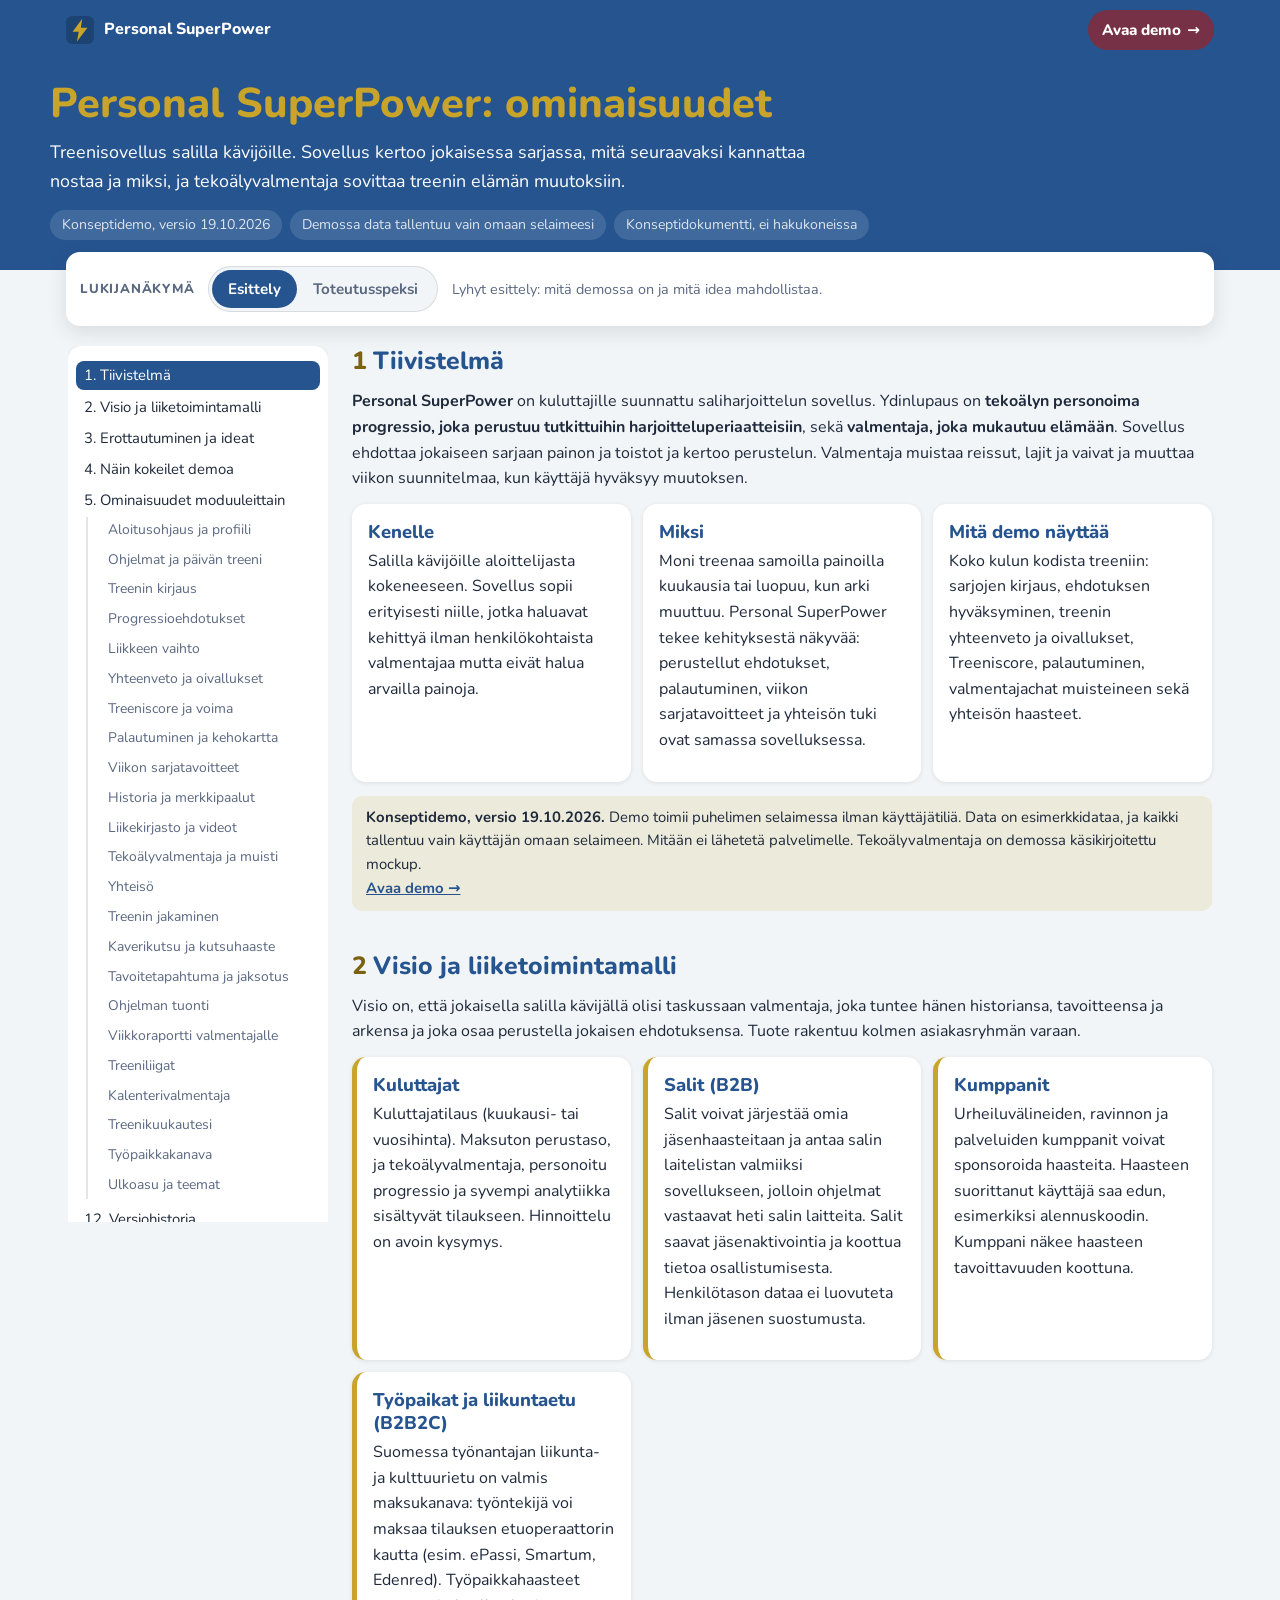
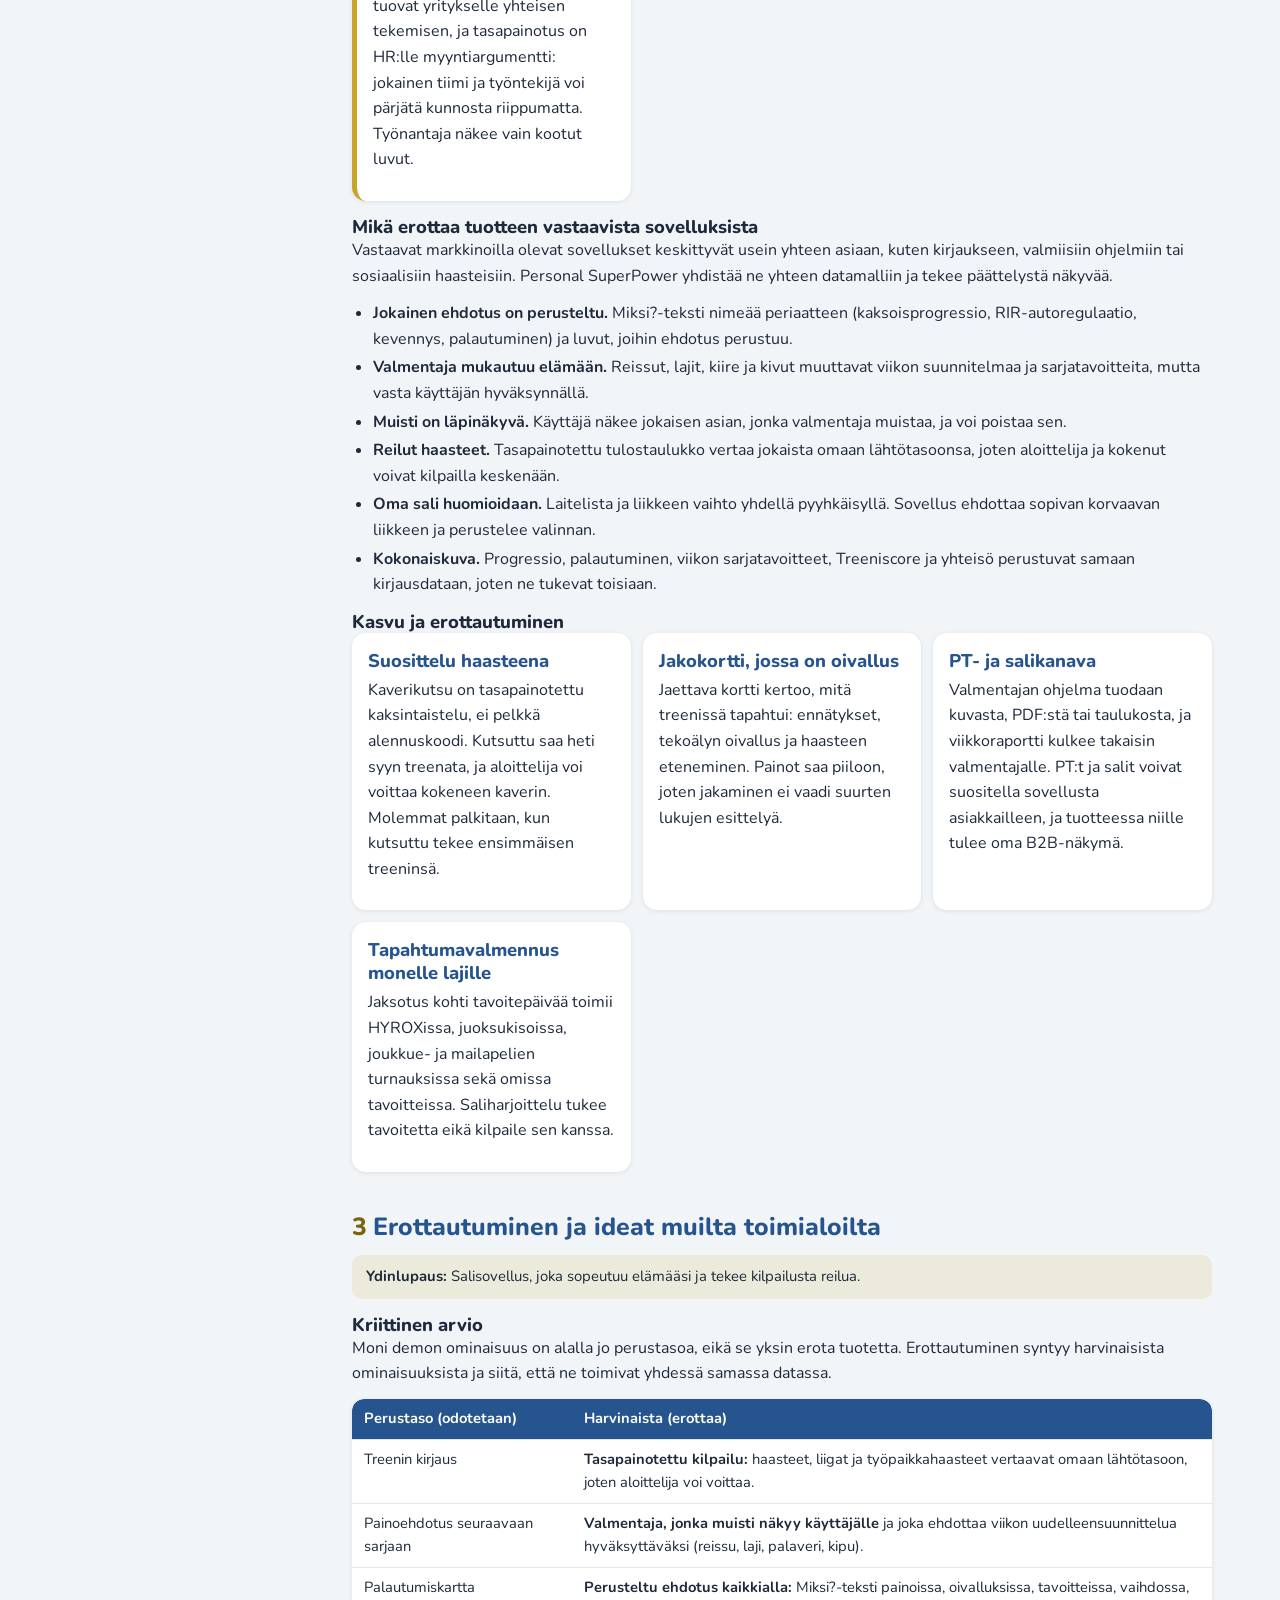
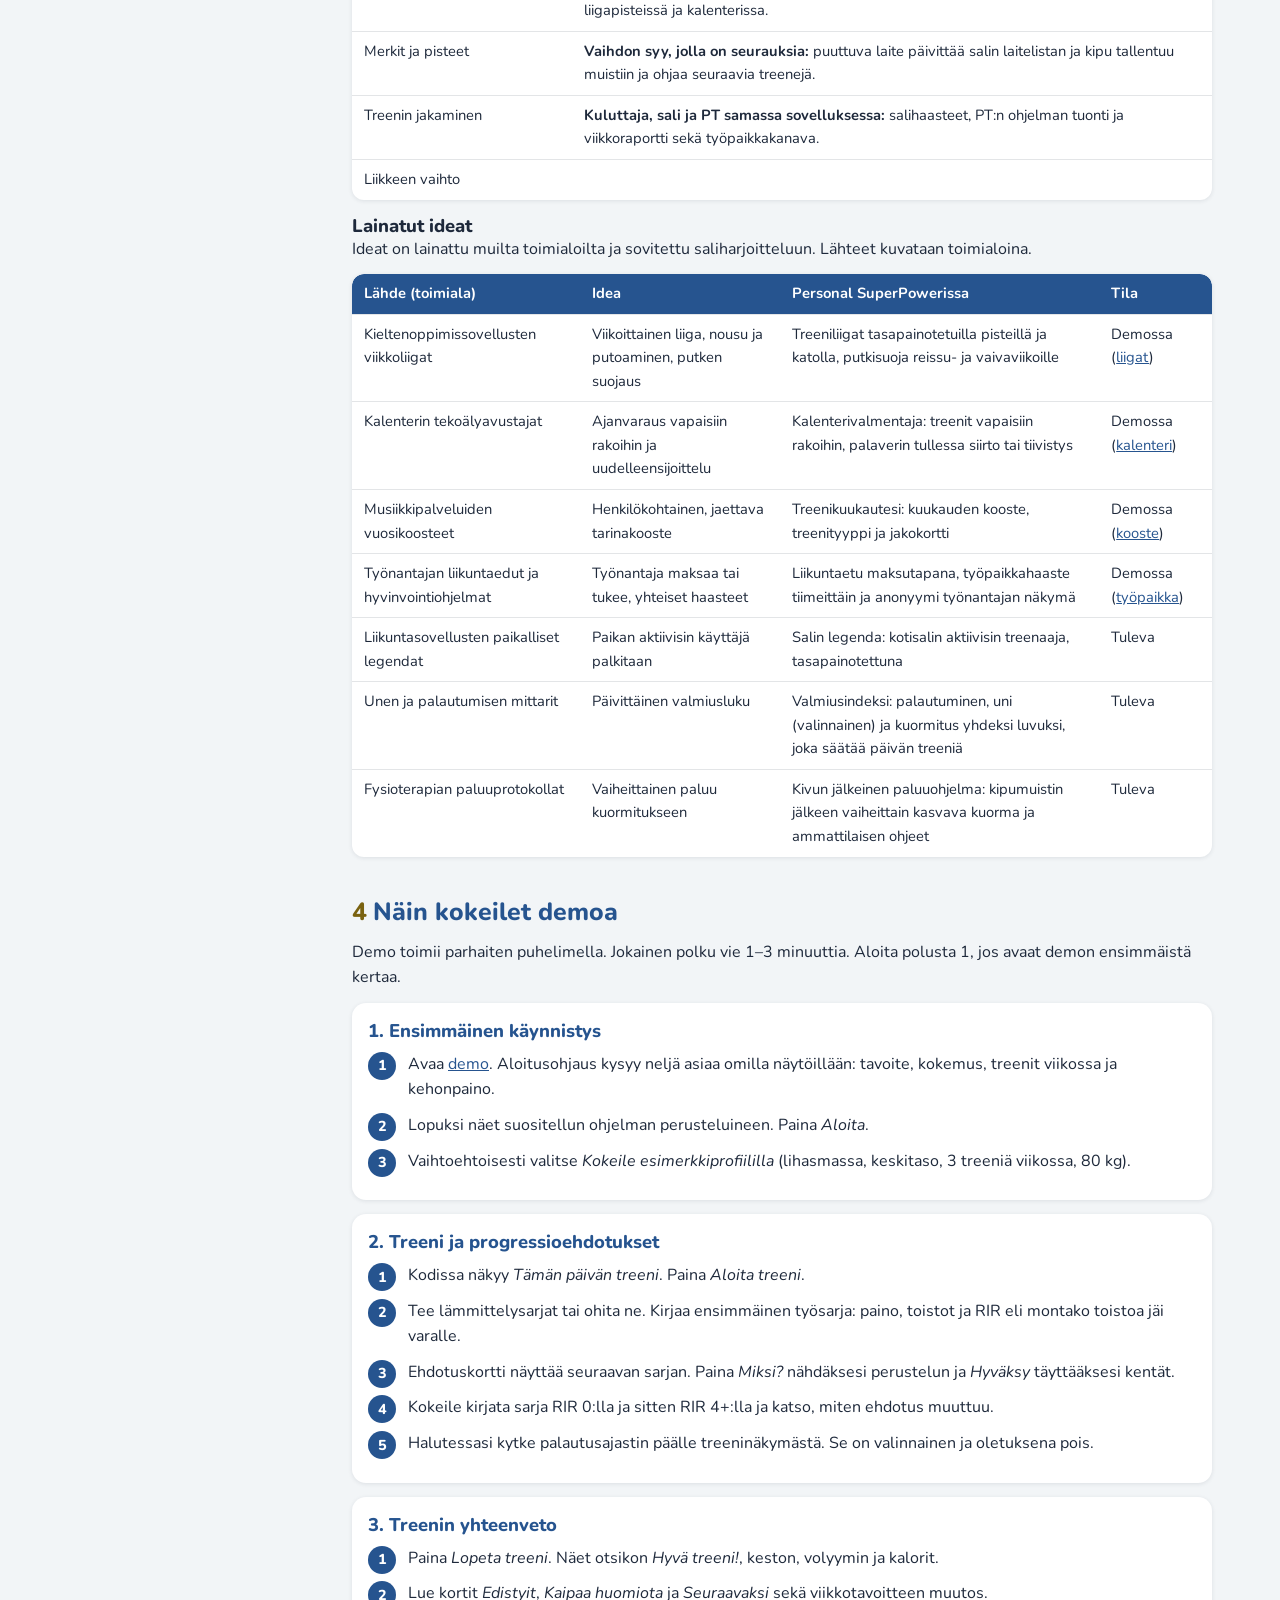
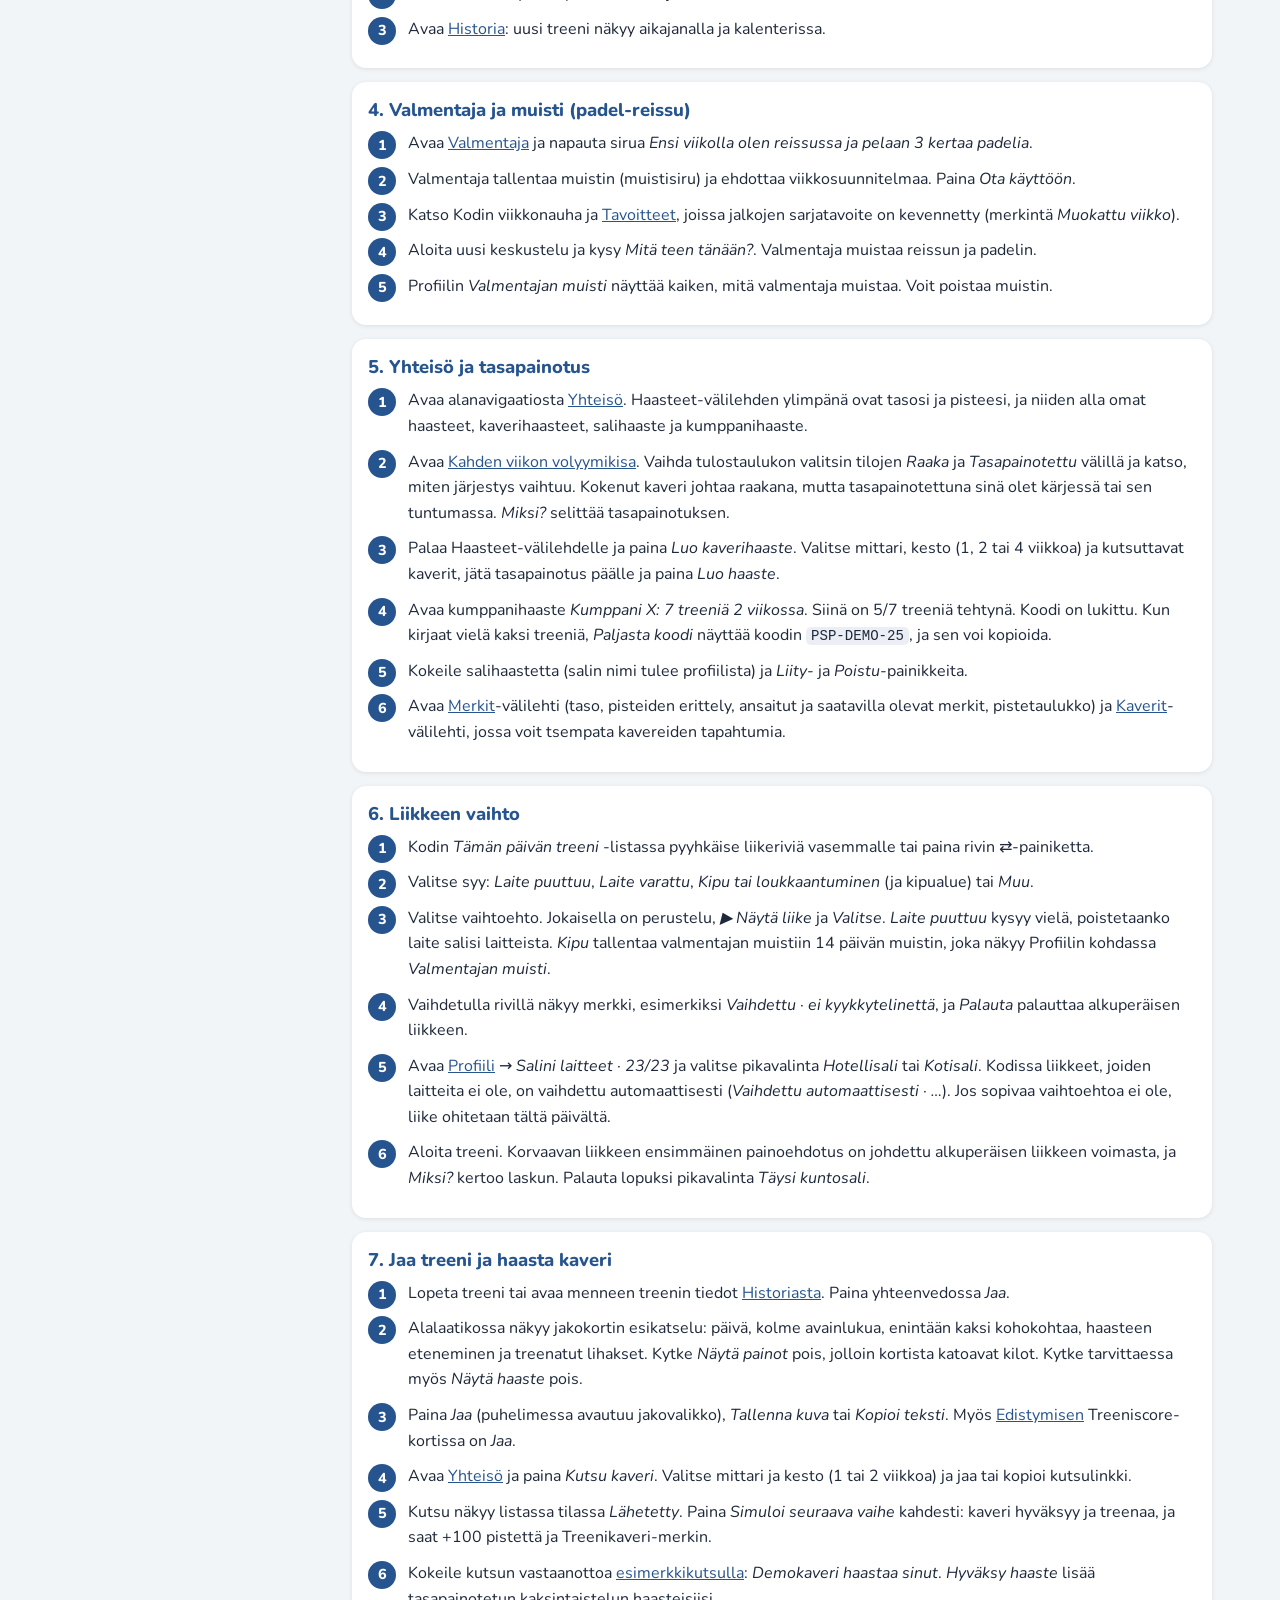
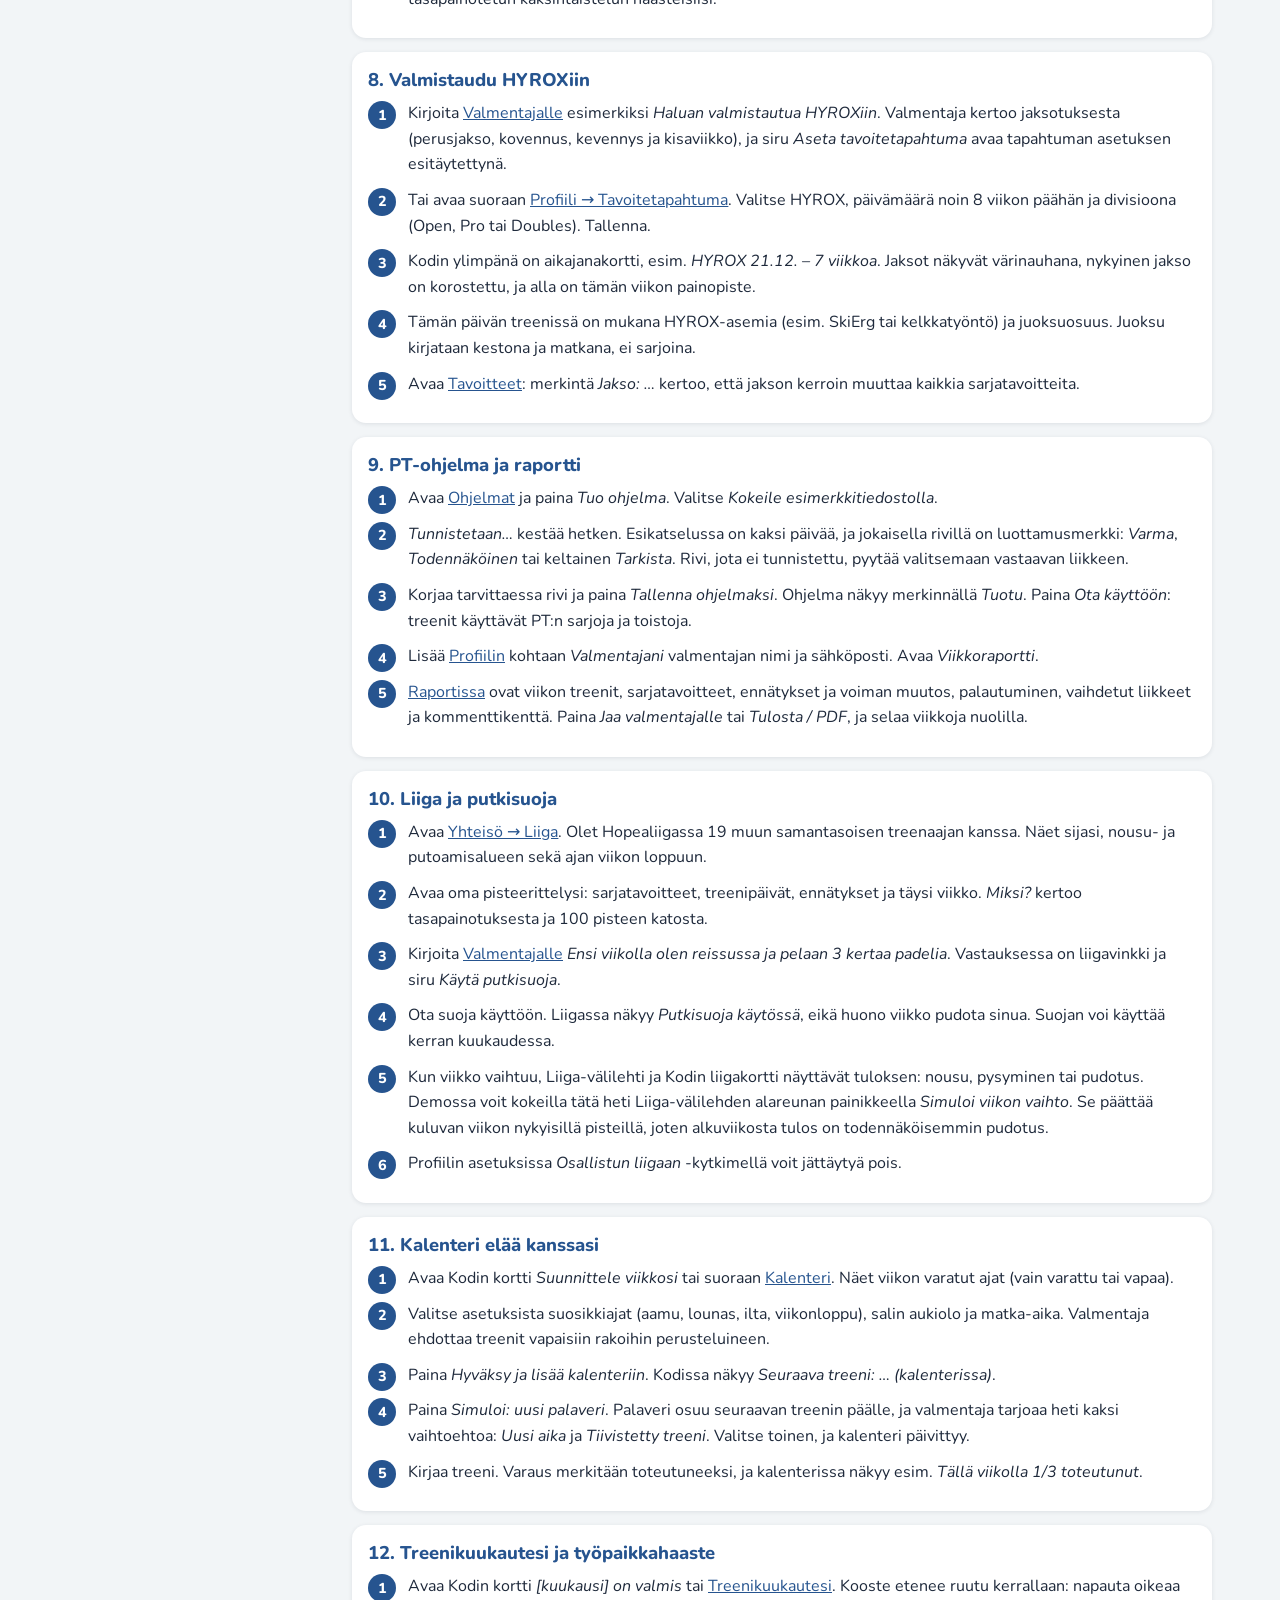
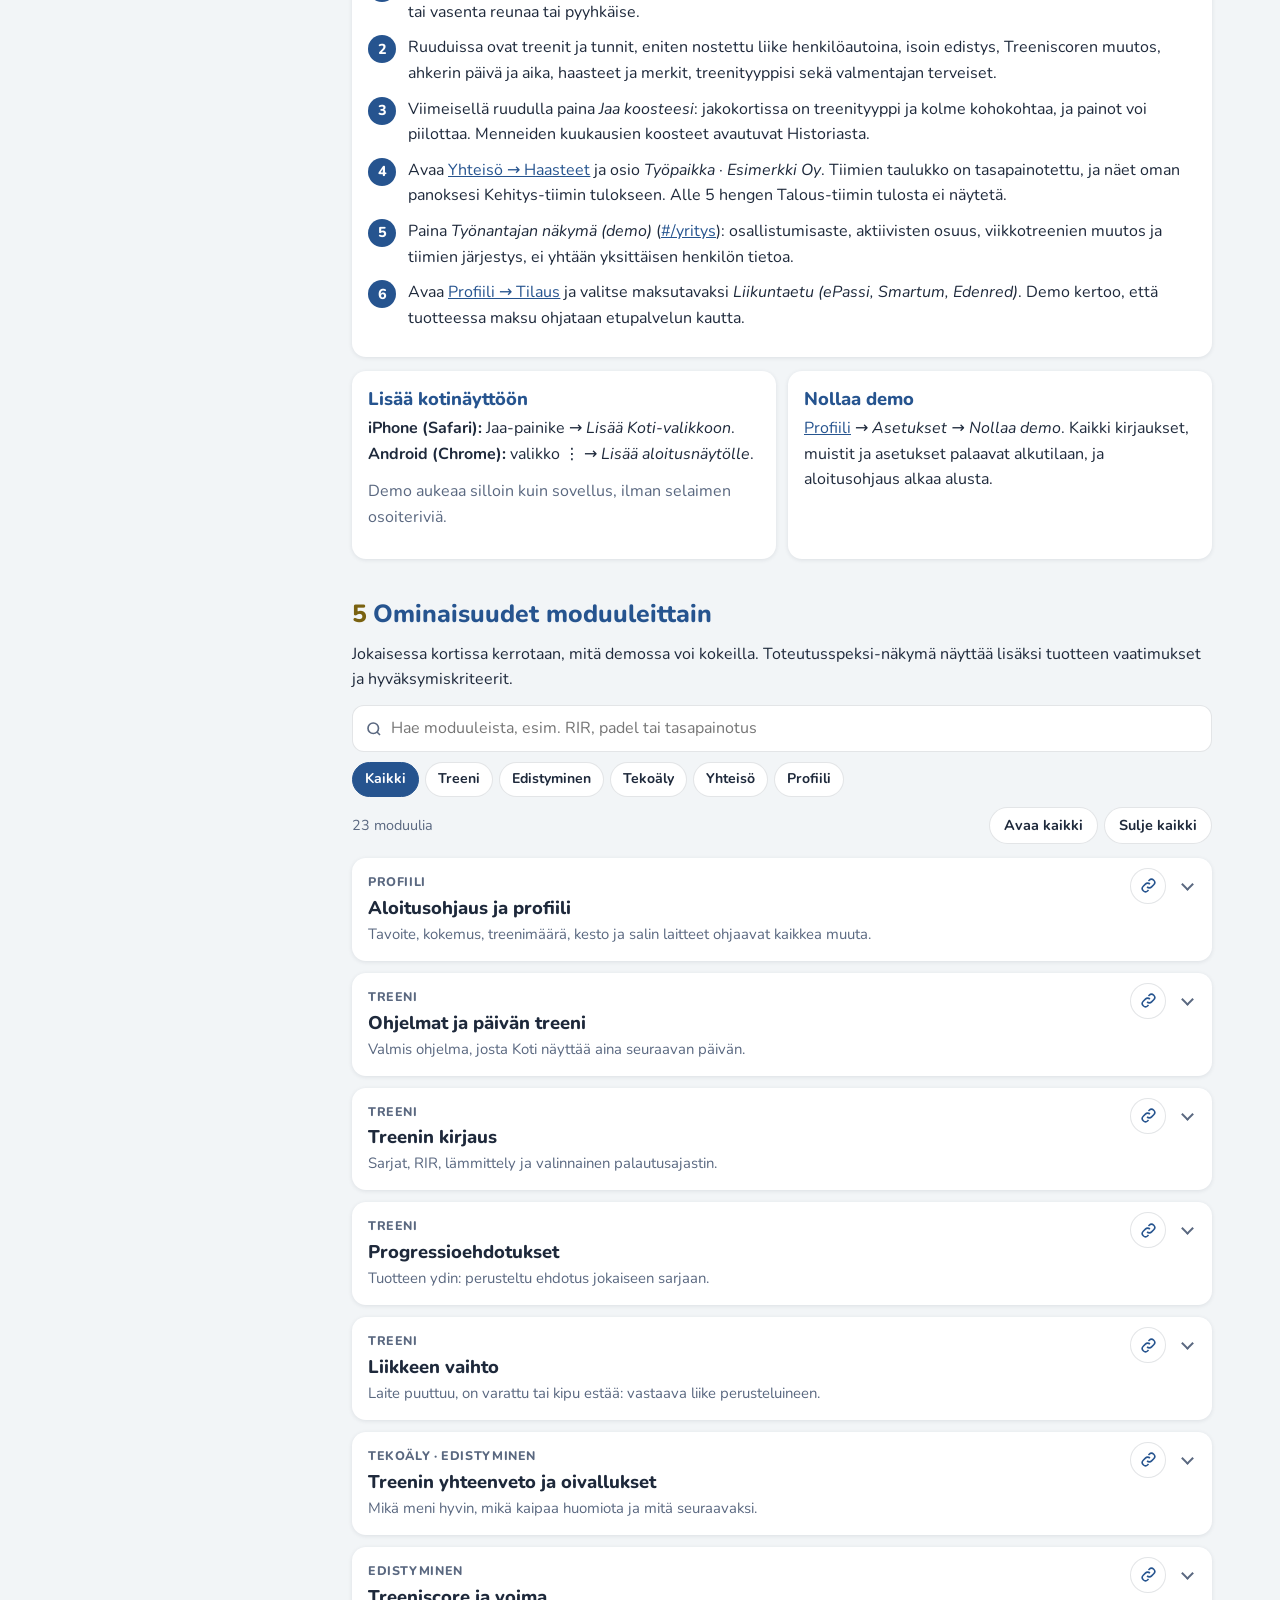
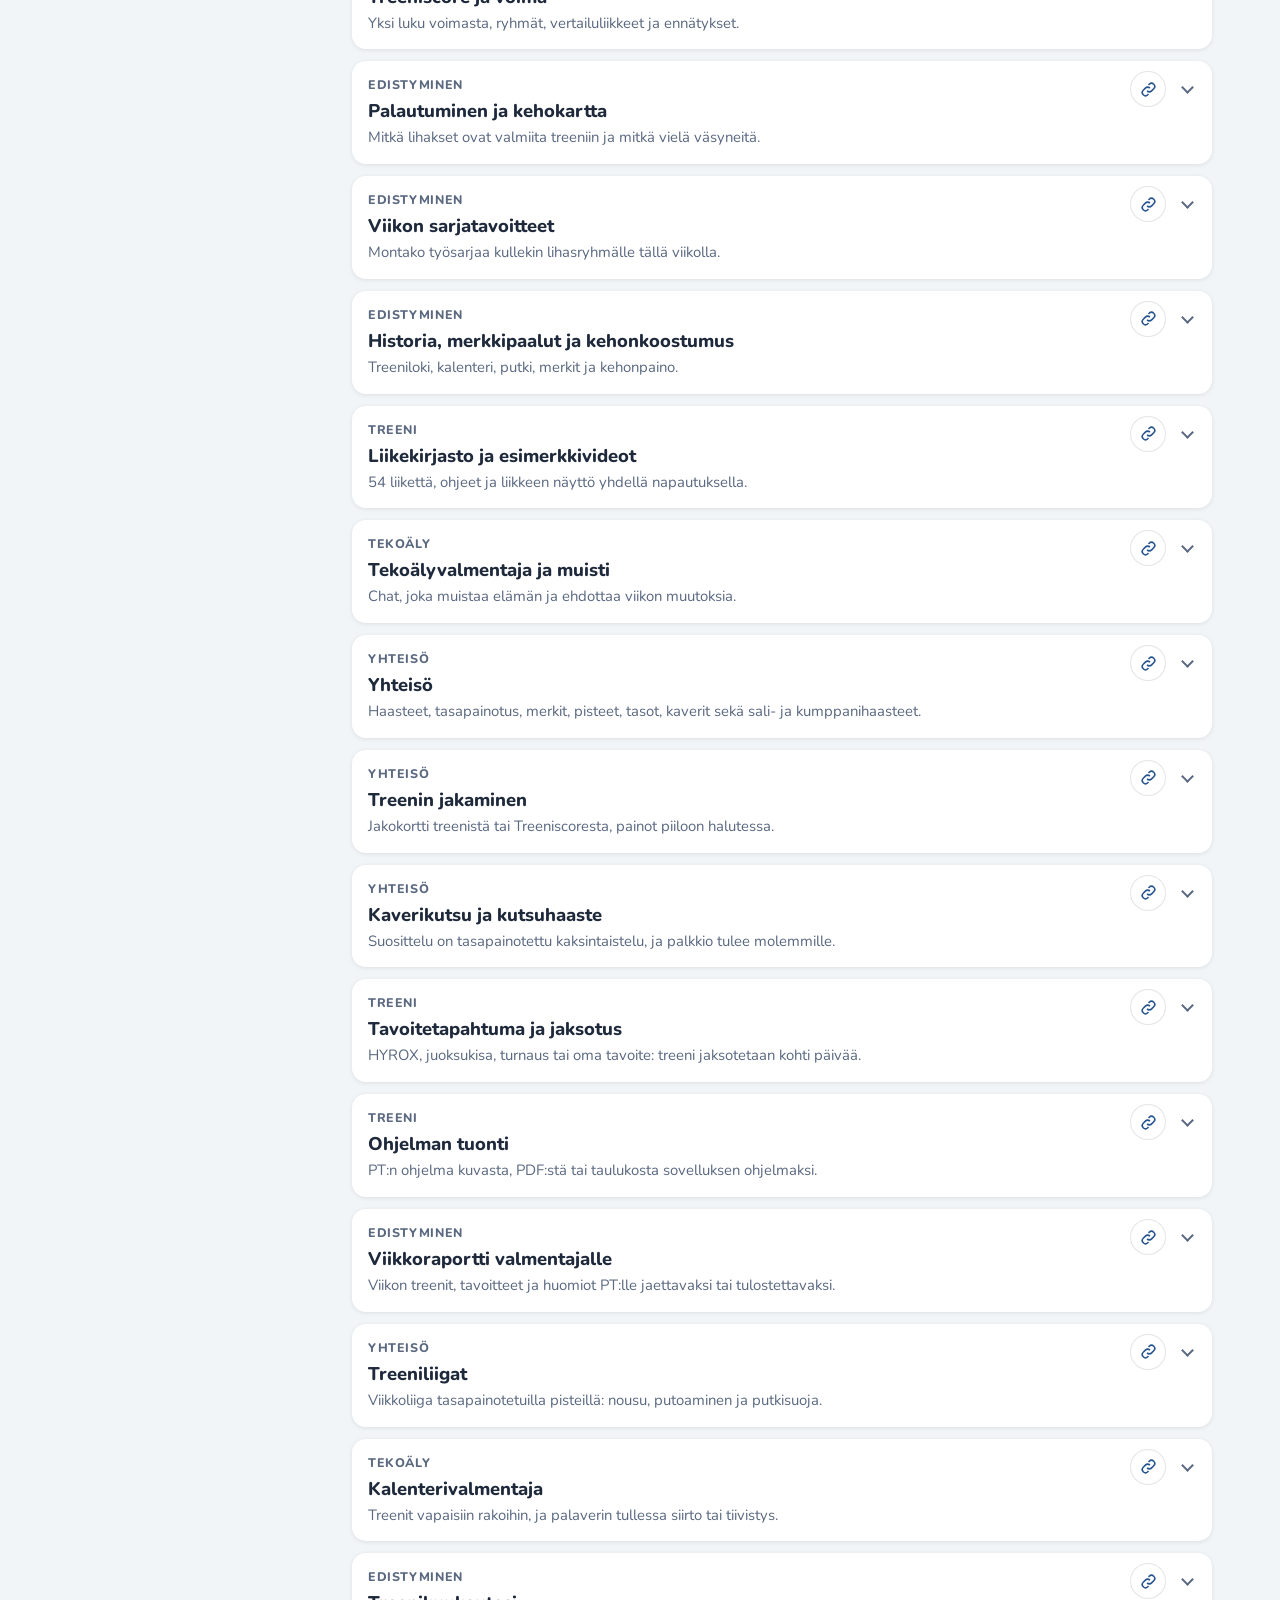
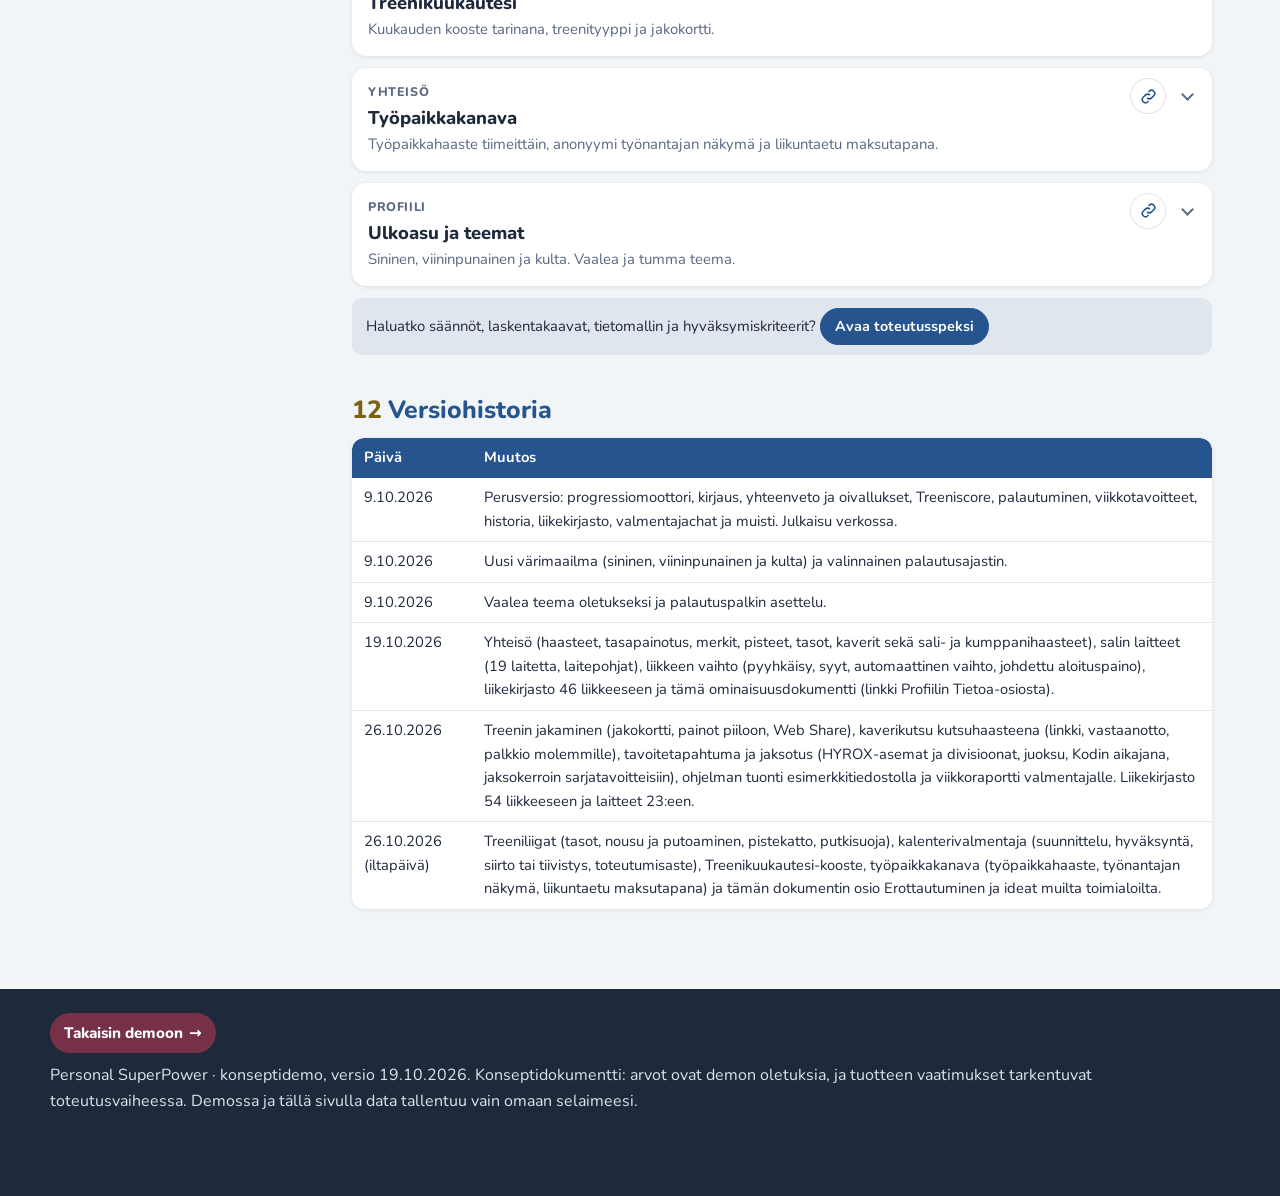
==== commit b411c02c: "deploy: 19a48e7" ====
--- a/ominaisuudet.html
+++ b/ominaisuudet.html
@@ -334,8 +334,9 @@
         <ol>
           <li><a href="#tiivistelma">1. Tiivistelmä</a></li>
           <li><a href="#visio">2. Visio ja liiketoimintamalli</a></li>
-          <li><a href="#kokeile">3. Näin kokeilet demoa</a></li>
-          <li><a href="#moduulit">4. Ominaisuudet moduuleittain</a>
+          <li><a href="#ideat">3. Erottautuminen ja ideat</a></li>
+          <li><a href="#kokeile">4. Näin kokeilet demoa</a></li>
+          <li><a href="#moduulit">5. Ominaisuudet moduuleittain</a>
             <ol>
               <li><a href="#m-aloitus">Aloitusohjaus ja profiili</a></li>
               <li><a href="#m-ohjelmat">Ohjelmat ja päivän treeni</a></li>
@@ -355,10 +356,14 @@
               <li><a href="#m-tapahtuma">Tavoitetapahtuma ja jaksotus</a></li>
               <li><a href="#m-tuonti">Ohjelman tuonti</a></li>
               <li><a href="#m-raportti">Viikkoraportti valmentajalle</a></li>
+              <li><a href="#m-liiga">Treeniliigat</a></li>
+              <li><a href="#m-kalenteri">Kalenterivalmentaja</a></li>
+              <li><a href="#m-kooste">Treenikuukautesi</a></li>
+              <li><a href="#m-tyopaikka">Työpaikkakanava</a></li>
               <li><a href="#m-ulkoasu">Ulkoasu ja teemat</a></li>
             </ol>
           </li>
-          <li class="vain-speksi"><a href="#saannot">5. Säännöt ja laskentakaavat</a>
+          <li class="vain-speksi"><a href="#saannot">6. Säännöt ja laskentakaavat</a>
             <ol>
               <li><a href="#s-progressio">Progressio</a></li>
               <li><a href="#s-e1rm">e1RM ja jumiutuminen</a></li>
@@ -371,14 +376,17 @@
               <li><a href="#s-vaihto">Vaihtoehtojen pisteytys</a></li>
               <li><a href="#s-jaksotus">Tapahtuman jaksotus</a></li>
               <li><a href="#s-kutsupisteet">Kutsupisteet</a></li>
+              <li><a href="#s-liiga">Liigapisteet ja tasot</a></li>
+              <li><a href="#s-kalenteri">Kalenterin sijoittelu</a></li>
+              <li><a href="#s-tyopaikka">Työpaikan tasapainotus</a></li>
             </ol>
           </li>
-          <li class="vain-speksi"><a href="#tietomalli">6. Tietomalli</a></li>
-          <li class="vain-speksi"><a href="#tekoaly">7. Tekoäly tuotteessa</a></li>
-          <li class="vain-speksi"><a href="#integraatiot">8. Integraatiot</a></li>
-          <li class="vain-speksi"><a href="#ei-toiminnalliset">9. Ei-toiminnalliset vaatimukset</a></li>
-          <li class="vain-speksi"><a href="#avoimet">10. Avoimet kysymykset</a></li>
-          <li><a href="#versiot">11. Versiohistoria</a></li>
+          <li class="vain-speksi"><a href="#tietomalli">7. Tietomalli</a></li>
+          <li class="vain-speksi"><a href="#tekoaly">8. Tekoäly tuotteessa</a></li>
+          <li class="vain-speksi"><a href="#integraatiot">9. Integraatiot</a></li>
+          <li class="vain-speksi"><a href="#ei-toiminnalliset">10. Ei-toiminnalliset vaatimukset</a></li>
+          <li class="vain-speksi"><a href="#avoimet">11. Avoimet kysymykset</a></li>
+          <li><a href="#versiot">12. Versiohistoria</a></li>
         </ol>
       </nav>
     </details>
@@ -426,6 +434,10 @@
     <div class="kortti korostus">
       <h3>Kumppanit</h3>
       <p>Urheiluvälineiden, ravinnon ja palveluiden kumppanit voivat sponsoroida haasteita. Haasteen suorittanut käyttäjä saa edun, esimerkiksi alennuskoodin. Kumppani näkee haasteen tavoittavuuden koottuna.</p>
+    </div>
+    <div class="kortti korostus">
+      <h3>Työpaikat ja liikuntaetu (B2B2C)</h3>
+      <p>Suomessa työnantajan liikunta- ja kulttuurietu on valmis maksukanava: työntekijä voi maksaa tilauksen etuoperaattorin kautta (esim. ePassi, Smartum, Edenred). Työpaikkahaasteet tuovat yritykselle yhteisen tekemisen, ja tasapainotus on HR:lle myyntiargumentti: jokainen tiimi ja työntekijä voi pärjätä kunnosta riippumatta. Työnantaja näkee vain kootut luvut.</p>
     </div>
   </div>
   <h3>Mikä erottaa tuotteen vastaavista sovelluksista</h3>
@@ -459,9 +471,46 @@
   </div>
 </section>
 
+<!-- ============================ 3 (uusi) ============================ -->
+<section class="osio" id="ideat" data-toc>
+  <h2><span class="osio-numero">3</span>Erottautuminen ja ideat muilta toimialoilta</h2>
+  <div class="huomio"><strong>Ydinlupaus:</strong> Salisovellus, joka sopeutuu elämääsi ja tekee kilpailusta reilua.</div>
+  <h3>Kriittinen arvio</h3>
+  <p>Moni demon ominaisuus on alalla jo perustasoa, eikä se yksin erota tuotetta. Erottautuminen syntyy harvinaisista ominaisuuksista ja siitä, että ne toimivat yhdessä samassa datassa.</p>
+  <div class="taulukko leveä" role="region" aria-label="Perusominaisuudet ja harvinaiset ominaisuudet" tabindex="0">
+    <table>
+      <thead><tr><th>Perustaso (odotetaan)</th><th>Harvinaista (erottaa)</th></tr></thead>
+      <tbody>
+        <tr><td>Treenin kirjaus</td><td><strong>Tasapainotettu kilpailu:</strong> haasteet, liigat ja työpaikkahaasteet vertaavat omaan lähtötasoon, joten aloittelija voi voittaa.</td></tr>
+        <tr><td>Painoehdotus seuraavaan sarjaan</td><td><strong>Valmentaja, jonka muisti näkyy käyttäjälle</strong> ja joka ehdottaa viikon uudelleensuunnittelua hyväksyttäväksi (reissu, laji, palaveri, kipu).</td></tr>
+        <tr><td>Palautumiskartta</td><td><strong>Perusteltu ehdotus kaikkialla:</strong> Miksi?-teksti painoissa, oivalluksissa, tavoitteissa, vaihdossa, liigapisteissä ja kalenterissa.</td></tr>
+        <tr><td>Merkit ja pisteet</td><td><strong>Vaihdon syy, jolla on seurauksia:</strong> puuttuva laite päivittää salin laitelistan ja kipu tallentuu muistiin ja ohjaa seuraavia treenejä.</td></tr>
+        <tr><td>Treenin jakaminen</td><td><strong>Kuluttaja, sali ja PT samassa sovelluksessa:</strong> salihaasteet, PT:n ohjelman tuonti ja viikkoraportti sekä työpaikkakanava.</td></tr>
+        <tr><td>Liikkeen vaihto</td><td></td></tr>
+      </tbody>
+    </table>
+  </div>
+  <h3>Lainatut ideat</h3>
+  <p>Ideat on lainattu muilta toimialoilta ja sovitettu saliharjoitteluun. Lähteet kuvataan toimialoina.</p>
+  <div class="taulukko leveä" role="region" aria-label="Lainatut ideat" tabindex="0">
+    <table>
+      <thead><tr><th>Lähde (toimiala)</th><th>Idea</th><th>Personal SuperPowerissa</th><th>Tila</th></tr></thead>
+      <tbody>
+        <tr><td>Kieltenoppimissovellusten viikkoliigat</td><td>Viikoittainen liiga, nousu ja putoaminen, putken suojaus</td><td>Treeniliigat tasapainotetuilla pisteillä ja katolla, putkisuoja reissu- ja vaivaviikoille</td><td>Demossa (<a href="#m-liiga">liigat</a>)</td></tr>
+        <tr><td>Kalenterin tekoälyavustajat</td><td>Ajanvaraus vapaisiin rakoihin ja uudelleensijoittelu</td><td>Kalenterivalmentaja: treenit vapaisiin rakoihin, palaverin tullessa siirto tai tiivistys</td><td>Demossa (<a href="#m-kalenteri">kalenteri</a>)</td></tr>
+        <tr><td>Musiikkipalveluiden vuosikoosteet</td><td>Henkilökohtainen, jaettava tarinakooste</td><td>Treenikuukautesi: kuukauden kooste, treenityyppi ja jakokortti</td><td>Demossa (<a href="#m-kooste">kooste</a>)</td></tr>
+        <tr><td>Työnantajan liikuntaedut ja hyvinvointiohjelmat</td><td>Työnantaja maksaa tai tukee, yhteiset haasteet</td><td>Liikuntaetu maksutapana, työpaikkahaaste tiimeittäin ja anonyymi työnantajan näkymä</td><td>Demossa (<a href="#m-tyopaikka">työpaikka</a>)</td></tr>
+        <tr><td>Liikuntasovellusten paikalliset legendat</td><td>Paikan aktiivisin käyttäjä palkitaan</td><td>Salin legenda: kotisalin aktiivisin treenaaja, tasapainotettuna</td><td>Tuleva</td></tr>
+        <tr><td>Unen ja palautumisen mittarit</td><td>Päivittäinen valmiusluku</td><td>Valmiusindeksi: palautuminen, uni (valinnainen) ja kuormitus yhdeksi luvuksi, joka säätää päivän treeniä</td><td>Tuleva</td></tr>
+        <tr><td>Fysioterapian paluuprotokollat</td><td>Vaiheittainen paluu kuormitukseen</td><td>Kivun jälkeinen paluuohjelma: kipumuistin jälkeen vaiheittain kasvava kuorma ja ammattilaisen ohjeet</td><td>Tuleva</td></tr>
+      </tbody>
+    </table>
+  </div>
+</section>
+
 <!-- ============================ 3 ============================ -->
 <section class="osio" id="kokeile" data-toc>
-  <h2><span class="osio-numero">3</span>Näin kokeilet demoa</h2>
+  <h2><span class="osio-numero">4</span>Näin kokeilet demoa</h2>
   <p>Demo toimii parhaiten puhelimella. Jokainen polku vie 1–3 minuuttia. Aloita polusta 1, jos avaat demon ensimmäistä kertaa.</p>
 
   <div class="kortti polku">
@@ -562,6 +611,41 @@
     </ol>
   </div>
 
+  <div class="kortti polku">
+    <h3>10. Liiga ja putkisuoja</h3>
+    <ol class="askeleet">
+      <li>Avaa <a href="./#/yhteiso?tab=liiga">Yhteisö → Liiga</a>. Olet Hopealiigassa 19 muun samantasoisen treenaajan kanssa. Näet sijasi, nousu- ja putoamisalueen sekä ajan viikon loppuun.</li>
+      <li>Avaa oma pisteerittelysi: sarjatavoitteet, treenipäivät, ennätykset ja täysi viikko. <em>Miksi?</em> kertoo tasapainotuksesta ja 100 pisteen katosta.</li>
+      <li>Kirjoita <a href="./#/valmentaja">Valmentajalle</a> <em>Ensi viikolla olen reissussa ja pelaan 3 kertaa padelia</em>. Vastauksessa on liigavinkki ja siru <em>Käytä putkisuoja</em>.</li>
+      <li>Ota suoja käyttöön. Liigassa näkyy <em>Putkisuoja käytössä</em>, eikä huono viikko pudota sinua. Suojan voi käyttää kerran kuukaudessa.</li>
+      <li>Kun viikko vaihtuu, Liiga-välilehti ja Kodin liigakortti näyttävät tuloksen: nousu, pysyminen tai pudotus. Demossa voit kokeilla tätä heti Liiga-välilehden alareunan painikkeella <em>Simuloi viikon vaihto</em>. Se päättää kuluvan viikon nykyisillä pisteillä, joten alkuviikosta tulos on todennäköisemmin pudotus.</li>
+      <li>Profiilin asetuksissa <em>Osallistun liigaan</em> -kytkimellä voit jättäytyä pois.</li>
+    </ol>
+  </div>
+
+  <div class="kortti polku">
+    <h3>11. Kalenteri elää kanssasi</h3>
+    <ol class="askeleet">
+      <li>Avaa Kodin kortti <em>Suunnittele viikkosi</em> tai suoraan <a href="./#/kalenteri">Kalenteri</a>. Näet viikon varatut ajat (vain varattu tai vapaa).</li>
+      <li>Valitse asetuksista suosikkiajat (aamu, lounas, ilta, viikonloppu), salin aukiolo ja matka-aika. Valmentaja ehdottaa treenit vapaisiin rakoihin perusteluineen.</li>
+      <li>Paina <em>Hyväksy ja lisää kalenteriin</em>. Kodissa näkyy <em>Seuraava treeni: … (kalenterissa)</em>.</li>
+      <li>Paina <em>Simuloi: uusi palaveri</em>. Palaveri osuu seuraavan treenin päälle, ja valmentaja tarjoaa heti kaksi vaihtoehtoa: <em>Uusi aika</em> ja <em>Tiivistetty treeni</em>. Valitse toinen, ja kalenteri päivittyy.</li>
+      <li>Kirjaa treeni. Varaus merkitään toteutuneeksi, ja kalenterissa näkyy esim. <em>Tällä viikolla 1/3 toteutunut</em>.</li>
+    </ol>
+  </div>
+
+  <div class="kortti polku">
+    <h3>12. Treenikuukautesi ja työpaikkahaaste</h3>
+    <ol class="askeleet">
+      <li>Avaa Kodin kortti <em>[kuukausi] on valmis</em> tai <a href="./#/kooste">Treenikuukautesi</a>. Kooste etenee ruutu kerrallaan: napauta oikeaa tai vasenta reunaa tai pyyhkäise.</li>
+      <li>Ruuduissa ovat treenit ja tunnit, eniten nostettu liike henkilöautoina, isoin edistys, Treeniscoren muutos, ahkerin päivä ja aika, haasteet ja merkit, treenityyppisi sekä valmentajan terveiset.</li>
+      <li>Viimeisellä ruudulla paina <em>Jaa koosteesi</em>: jakokortissa on treenityyppi ja kolme kohokohtaa, ja painot voi piilottaa. Menneiden kuukausien koosteet avautuvat Historiasta.</li>
+      <li>Avaa <a href="./#/yhteiso">Yhteisö → Haasteet</a> ja osio <em>Työpaikka · Esimerkki Oy</em>. Tiimien taulukko on tasapainotettu, ja näet oman panoksesi Kehitys-tiimin tulokseen. Alle 5 hengen Talous-tiimin tulosta ei näytetä.</li>
+      <li>Paina <em>Työnantajan näkymä (demo)</em> (<a href="./#/yritys">#/yritys</a>): osallistumisaste, aktiivisten osuus, viikkotreenien muutos ja tiimien järjestys, ei yhtään yksittäisen henkilön tietoa.</li>
+      <li>Avaa <a href="./#/profiili">Profiili → Tilaus</a> ja valitse maksutavaksi <em>Liikuntaetu (ePassi, Smartum, Edenred)</em>. Demo kertoo, että tuotteessa maksu ohjataan etupalvelun kautta.</li>
+    </ol>
+  </div>
+
   <div class="ruudukko">
     <div class="kortti">
       <h3>Lisää kotinäyttöön</h3>
@@ -577,7 +661,7 @@
 
 <!-- ============================ 4 ============================ -->
 <section class="osio" id="moduulit" data-toc>
-  <h2><span class="osio-numero">4</span>Ominaisuudet moduuleittain</h2>
+  <h2><span class="osio-numero">5</span>Ominaisuudet moduuleittain</h2>
   <p class="vain-esittely">Jokaisessa kortissa kerrotaan, mitä demossa voi kokeilla. <span class="vain-js">Toteutusspeksi-näkymä näyttää lisäksi tuotteen vaatimukset ja hyväksymiskriteerit.</span></p>
   <p class="vain-speksi">Jokaisessa moduulissa on kolme osaa: <span class="lappu lappu-demo">Demossa</span> kertoo, mitä konseptidemossa on (osa on mockupia), <span class="lappu lappu-tuote">Tuotteessa</span> kertoo oikean tuotteen vaatimukset ja <span class="lappu lappu-hk">Hyväksymiskriteerit</span> ovat testattavia lauseita. Ristiriitatilanteessa Tuotteessa-osio on sitova, ja demo havainnollistaa sitä.</p>
 
@@ -596,7 +680,7 @@
       <button type="button" class="siru" data-kat="profiili" aria-pressed="false">Profiili</button>
     </div>
     <div class="suodatin-tila">
-      <span id="haku-tulos" aria-live="polite">19 moduulia</span>
+      <span id="haku-tulos" aria-live="polite">23 moduulia</span>
       <span class="napit">
         <button type="button" class="nappi" id="avaa-kaikki">Avaa kaikki</button>
         <button type="button" class="nappi" id="sulje-kaikki">Sulje kaikki</button>
@@ -622,7 +706,7 @@
             <li>Ohjauksen voi ohittaa esimerkkiprofiililla (lihasmassa, keskitaso, 3 treeniä viikossa, 80 kg).</li>
             <li>Profiilissa ylimpänä on korostettu Tavoite-rivi ja oma valintanäkymä. Sen alla ovat salin laitteet, treeniprofiili (kokemus, treenit viikossa, kesto 30–90 min, jako), treenin muoto, valmentajan muisti, Tietoa (linkki tälle sivulle) ja asetukset (kg/lb, lämmittelysarjat, palautusajastin, teema, Nollaa demo). Muutos tallentuu heti.</li>
             <li>Salin laitteet: rivi <em>Salini laitteet · N/23</em> avaa alalaatikon, jossa on pikavalinnat (täysi kuntosali, kotisali, hotellisali, vain kehonpaino) ja 23 laitetta ryhmittäin rastiruutuina. Alareunassa lukee, että ohjelma vaihtaa automaattisesti liikkeet, joiden laitteita salilta ei löydy.</li>
-            <li>Tavoitetapahtuma ja Valmentajani (ks. <a href="#m-tapahtuma">jaksotus</a> ja <a href="#m-raportti">viikkoraportti</a>).</li>
+            <li>Tavoitetapahtuma, Valmentajani, Tilaus (maksutapa) ja asetus <em>Osallistun liigaan</em> (ks. <a href="#m-tapahtuma">jaksotus</a>, <a href="#m-raportti">viikkoraportti</a>, <a href="#m-tyopaikka">työpaikkakanava</a> ja <a href="#m-liiga">liigat</a>).</li>
             <li>Vammat ja rajoitteet, useampi sali, venyttely ja kardio näkyvät <em>tulossa</em>-riveinä.</li>
           </ul>
         </section>
@@ -1155,7 +1239,7 @@
         <section class="osa osa-demo">
           <h4><span class="lappu lappu-demo">Demossa</span></h4>
           <ul>
-            <li><strong>Navigaatio:</strong> alanavigaatio on Koti, Valmentaja, Yhteisö, Edistyminen ja Historia. Yhteisössä on kolme välilehteä: Haasteet, Merkit ja Kaverit (<code>#/yhteiso?tab=haasteet|merkit|kaverit</code>). Haasteen tiedot avautuvat omaan näkymäänsä (<code>#/yhteiso/haaste/&lt;id&gt;</code>). Kodin Haasteet-kortti näyttää lähimpänä maalia olevan haasteen ja oman sijan kaverihaasteessa.</li>
+            <li><strong>Navigaatio:</strong> alanavigaatio on Koti, Valmentaja, Yhteisö, Edistyminen ja Historia. Yhteisössä on neljä välilehteä: Haasteet, Liiga, Merkit ja Kaverit (<code>#/yhteiso?tab=haasteet|liiga|merkit|kaverit</code>). Haasteen tiedot avautuvat omaan näkymäänsä (<code>#/yhteiso/haaste/&lt;id&gt;</code>). Kodin Haasteet-kortti näyttää lähimpänä maalia olevan haasteen ja oman sijan kaverihaasteessa.</li>
             <li><strong>Omat haasteet:</strong> kuukausihaasteet <em>Lokakuun N treeniä</em> (melkein valmis), <em>Lokakuun 60 000 kg</em>, <em>20 aktiivista päivää</em> ja <em>4 viikon putki</em>. Oma edistyminen lasketaan oikeista kirjauksista. Haasteeseen liitytään <em>Liity</em>-painikkeella, ja siitä voi poistua.</li>
             <li><strong>Kaverihaasteet:</strong> käynnissä oleva <em>Kahden viikon volyymikisa</em> ja päättynyt <em>Viikon sarjakisa</em>, jonka käyttäjä voitti tasapainotettuna. Tulostaulukossa on valitsin <em>Raaka / Tasapainotettu</em>, ja järjestyksen vaihto animoidaan (ei animaatiota, jos käyttäjä on vähentänyt liikettä). Tasapainotettuna näkyy myös jokaisen lähtötaso. Oman kaverihaasteen voi luoda: mittari (treenit, sarjat, volyymi, aktiiviset päivät), kesto 1, 2 tai 4 viikkoa, kutsuttavat kaverit ja tasapainotus (oletuksena päällä).</li>
             <li><strong>Salihaaste:</strong> kuukauden jäsenhaaste, jonka otsikossa on salin nimi profiilista (oletus <em>Kotisali</em>). Näkyvissä ovat salin yhteinen tavoite 2 000 000 kg ja kertymä, oma tavoite 40 000 kg, oma osuus ja sija jäsenten joukossa.</li>
@@ -1417,6 +1501,180 @@
     <button type="button" class="kopioi vain-js" data-kohta="m-raportti" aria-label="Kopioi linkki: Viikkoraportti valmentajalle"><svg viewBox="0 0 24 24" fill="none" stroke="currentColor" stroke-width="2.2" aria-hidden="true"><path d="M10 14a4.5 4.5 0 0 0 6.4 0l3-3a4.5 4.5 0 0 0-6.4-6.4l-1 1"/><path d="M14 10a4.5 4.5 0 0 0-6.4 0l-3 3a4.5 4.5 0 0 0 6.4 6.4l1-1"/></svg></button>
   </article>
 
+  <article class="moduuli" id="m-liiga" data-kat="yhteiso" data-toc>
+    <details open>
+      <summary>
+        <span class="moduuli-meta">Yhteisö <span class="hk-tila vain-speksi vain-js"></span></span>
+        <h3>Treeniliigat</h3>
+        <span class="moduuli-tiivis">Viikkoliiga tasapainotetuilla pisteillä: nousu, putoaminen ja putkisuoja.</span>
+      </summary>
+      <div class="moduuli-runko">
+        <div class="moduuli-toiminnot"><a class="kokeile" href="./#/yhteiso?tab=liiga">Kokeile demossa →</a><a class="kokeile vain-speksi" href="#s-liiga">Laskuri ja säännöt</a></div>
+        <section class="osa osa-demo">
+          <h4><span class="lappu lappu-demo">Demossa</span></h4>
+          <ul>
+            <li>Yhteisössä on välilehti <em>Liiga</em>. Tasot ovat Pronssi, Hopea, Kulta, Platina ja SuperPower. Uusi käyttäjä aloittaa Pronssista, esimerkkidatan käyttäjä on Hopeassa.</li>
+            <li>Liigassa on 20 osallistujaa: käyttäjä ja 19 keksittyä, samantasoista treenaajaa. Viikko seuraa profiilin viikon alkua, ja näkymä kertoo ajan viikon loppuun.</li>
+            <li>Viikkopisteet tulevat omista tavoitteista: sarjatavoitteet (enintään 60), treenipäivät (25), ennätykset (9) ja täysi viikko (6). Katto on 100 pistettä, joten ylimääräiset sarjat eivät tuo pisteitä. Oma erittely ja <em>Miksi?</em> kertovat laskun.</li>
+            <li>Sijat 1–5 nousevat ja 16–20 putoavat. Viikon vaihduttua näytetään tulos (nousu, pysyminen tai pudotus) ja tulos tallentuu liigan historiaan.</li>
+            <li>Putkisuoja: 1 kuukaudessa. Valmentaja ehdottaa sitä, kun muistissa on reissu tai vaiva. Suoja estää pudotuksen tältä tai ensi viikolta.</li>
+            <li>Profiilissa <em>Osallistun liigaan</em> (oletus päällä). Pois kytkettynä Liiga-välilehti tarjoaa <em>Ota käyttöön</em>.</li>
+          </ul>
+        </section>
+        <section class="osa osa-tuote vain-speksi">
+          <h4><span class="lappu lappu-tuote">Tuotteessa</span></h4>
+          <ul>
+            <li>Liigat muodostetaan palvelimella (matchmaking): samantasoiset ja samalla aktiivisuustasolla olevat oikeat käyttäjät, aikavyöhyke ja kieli huomioiden.</li>
+            <li>Pisteet lasketaan palvelimella samasta datasta kuin tavoitteet. Lähtötason manipulointi (tarkoituksella heikot viikot) ja epäuskottavat kirjaukset tunnistetaan, eikä niitä palkita.</li>
+            <li>Nimimerkit ja moderointi, jotta liiga ei paljasta henkilötietoja. Käyttäjä voi jättäytyä pois milloin tahansa.</li>
+            <li>Putkisuojan säännöt ja liigan koko validoidaan käyttäjätestein. Tekoäly ehdottaa suojaa, käyttäjä päättää.</li>
+          </ul>
+        </section>
+        <section class="osa osa-hk vain-speksi">
+          <h4><span class="lappu lappu-hk">Hyväksymiskriteerit</span></h4>
+          <ol class="hk-lista">
+            <li>Viikkopisteet ovat enintään 100, eikä yksikään osa ylitä enimmäismääräänsä (60, 25, 9, 6).</li>
+            <li>Sijat 1–5 nousevat ja 16–20 putoavat. Ylimmältä tasolta ei nousta eikä alimmalta pudota.</li>
+            <li>Putkisuojan voi käyttää kerran kalenterikuukaudessa, ja suojattu viikko ei pudota käyttäjää.</li>
+            <li>Viikon tulos käsitellään täsmälleen kerran, ja "viikko vaihtui" -näkymä näytetään kerran.</li>
+            <li>Kun <em>Osallistun liigaan</em> on pois, käyttäjä ei näy liigassa eikä saa liigatulosta.</li>
+          </ol>
+        </section>
+      </div>
+    </details>
+    <button type="button" class="kopioi vain-js" data-kohta="m-liiga" aria-label="Kopioi linkki: Treeniliigat"><svg viewBox="0 0 24 24" fill="none" stroke="currentColor" stroke-width="2.2" aria-hidden="true"><path d="M10 14a4.5 4.5 0 0 0 6.4 0l3-3a4.5 4.5 0 0 0-6.4-6.4l-1 1"/><path d="M14 10a4.5 4.5 0 0 0-6.4 0l-3 3a4.5 4.5 0 0 0 6.4 6.4l1-1"/></svg></button>
+  </article>
+
+  <article class="moduuli" id="m-kalenteri" data-kat="tekoaly" data-toc>
+    <details open>
+      <summary>
+        <span class="moduuli-meta">Tekoäly <span class="hk-tila vain-speksi vain-js"></span></span>
+        <h3>Kalenterivalmentaja</h3>
+        <span class="moduuli-tiivis">Treenit vapaisiin rakoihin, ja palaverin tullessa siirto tai tiivistys.</span>
+      </summary>
+      <div class="moduuli-runko">
+        <div class="moduuli-toiminnot"><a class="kokeile" href="./#/kalenteri">Kokeile demossa →</a><a class="kokeile vain-speksi" href="#s-kalenteri">Sijoittelusäännöt</a></div>
+        <section class="osa osa-demo">
+          <h4><span class="lappu lappu-demo">Demossa</span></h4>
+          <ul>
+            <li>Kalenterinäkymä (<code>#/kalenteri</code>) ja Kodin kortti: <em>Seuraava treeni: to 17.30 · Päivä B (kalenterissa)</em> tai <em>Suunnittele viikkosi</em>. Viikkoja voi selata.</li>
+            <li>Demossa on keksitty viikkokalenteri (arkiaamujen ja -iltapäivien palaverit ja yksi varattu ilta). Tapahtumista näytetään vain varattu ja vapaa.</li>
+            <li>Asetukset: suosikkiajat (aamu 6–9, lounas 11–13, ilta 16–20, viikonloppu 9–18), salin aukiolo (oletus 5–23) ja matka-aika (oletus 15 min). Treenien määrä ja kesto tulevat profiilista.</li>
+            <li>Ehdotus perusteluineen ja <em>Hyväksy ja lisää kalenteriin</em> (demossa <em>Lisätty kalenteriin</em>).</li>
+            <li><em>Simuloi: uusi palaveri</em>: palaveri osuu varauksen päälle, ja valmentaja tarjoaa heti sekä siirron uuteen aikaan että tiivistetyn treenin. Valinta päivittää kalenterin, ja varaus merkitään siirretyksi tai tiivistetyksi.</li>
+            <li>Kirjatut treenit merkitään varauksiin, ja näkymässä on toteutumisaste (<em>Tällä viikolla 2/3 toteutunut</em>). Valmentaja tunnistaa sanat kalenteri, aikataulu, ehdin ja palaveri.</li>
+          </ul>
+        </section>
+        <section class="osa osa-tuote vain-speksi">
+          <h4><span class="lappu lappu-tuote">Tuotteessa</span></h4>
+          <ul>
+            <li>Integraatiot puhelimen kalenteriin sekä Google- ja Outlook-kalentereihin luvalla. Kalenterista luetaan vain varattu ja vapaa, ei tapahtumien nimiä, osallistujia eikä paikkoja.</li>
+            <li>Hyväksytyt treenit kirjoitetaan käyttäjän valitsemaan kalenteriin, ja muutokset synkronoidaan molempiin suuntiin.</li>
+            <li>Valmentaja reagoi kalenterin muutoksiin itse ja ehdottaa siirtoa tai tiivistystä ilmoituksella. Mitään ei muuteta ilman hyväksyntää.</li>
+            <li>Tekoäly oppii toteutumisasteesta, mitkä ajat toimivat, ja painottaa niitä.</li>
+          </ul>
+        </section>
+        <section class="osa osa-hk vain-speksi">
+          <h4><span class="lappu lappu-hk">Hyväksymiskriteerit</span></h4>
+          <ol class="hk-lista">
+            <li>Ehdotetut treenit eivät mene päällekkäin varattujen aikojen kanssa, ja rakoon mahtuu treenin kesto ja kaksi kertaa matka-aika.</li>
+            <li>Kahden saman lihasryhmän treenin väliin jää vähintään yksi lepopäivä.</li>
+            <li>Suosikkiajat menevät muiden aikojen edelle, ja hyväksytyn viikkosuunnitelman laji- ja matkapäiville ei sijoiteta salitreeniä.</li>
+            <li>Kun palaveri osuu treenin päälle, tarjolla on uusi aika ja, jos raossa on vähintään 30 min, tiivistetty treeni.</li>
+            <li>Kalenterista ei tallenneta eikä näytetä tapahtumien nimiä.</li>
+          </ol>
+        </section>
+      </div>
+    </details>
+    <button type="button" class="kopioi vain-js" data-kohta="m-kalenteri" aria-label="Kopioi linkki: Kalenterivalmentaja"><svg viewBox="0 0 24 24" fill="none" stroke="currentColor" stroke-width="2.2" aria-hidden="true"><path d="M10 14a4.5 4.5 0 0 0 6.4 0l3-3a4.5 4.5 0 0 0-6.4-6.4l-1 1"/><path d="M14 10a4.5 4.5 0 0 0-6.4 0l-3 3a4.5 4.5 0 0 0 6.4 6.4l1-1"/></svg></button>
+  </article>
+
+  <article class="moduuli" id="m-kooste" data-kat="edistyminen" data-toc>
+    <details open>
+      <summary>
+        <span class="moduuli-meta">Edistyminen <span class="hk-tila vain-speksi vain-js"></span></span>
+        <h3>Treenikuukautesi</h3>
+        <span class="moduuli-tiivis">Kuukauden kooste tarinana, treenityyppi ja jakokortti.</span>
+      </summary>
+      <div class="moduuli-runko">
+        <div class="moduuli-toiminnot"><a class="kokeile" href="./#/kooste">Kokeile demossa →</a></div>
+        <section class="osa osa-demo">
+          <h4><span class="lappu lappu-demo">Demossa</span></h4>
+          <ul>
+            <li>Koko ruudun tarinanäkymä (<code>#/kooste?kk=YYYY-MM</code>): napautus oikealle tai vasemmalle, pyyhkäisy, edistymispalkit ja noin 5 s:n ajastin ruutua kohden. Vähennetty liike poistaa animaatiot.</li>
+            <li>Ruudut: treenit ja tunnit, eniten nostettu liike ja volyymi henkilöautoina (1 400 kg/auto), isoin edistys, Treeniscoren muutos, ahkerin viikonpäivä ja vuorokaudenaika, haasteet ja merkit, treenityyppi ja valmentajan terveiset sekä ensi kuun tavoite.</li>
+            <li>Treenityyppejä on 8, esim. <em>Aamun Tasainen Puurtaja</em>, <em>Iltojen Voimanostaja</em>, <em>Viikonlopun Soturi</em> ja <em>Lounastauon Livahtaja</em>. Tyyppi määräytyy säännöistä.</li>
+            <li>Viimeisellä ruudulla <em>Jaa koosteesi</em> avaa jakokortin: treenityyppi ja kolme kohokohtaa, painot voi piilottaa.</li>
+            <li>Hiljainen kuukausi (alle 4 voimatreeniä): kannustava sävy, ei vertailuja, 6 ruutua.</li>
+            <li>Avaus Kodin kortista <em>[kuukausi] on valmis</em> ja Historian kuukausikohtaisesta linkistä.</li>
+          </ul>
+        </section>
+        <section class="osa osa-tuote vain-speksi">
+          <h4><span class="lappu lappu-tuote">Tuotteessa</span></h4>
+          <ul>
+            <li>Kooste luodaan kuukauden vaihtuessa ja siitä voi ilmoittaa. Vuosikooste kootaan samalla mallilla.</li>
+            <li>Tekoäly kirjoittaa terveiset ja ensi kuun tavoitteen käyttäjän datasta, ja luvut tarkistetaan moottorilta.</li>
+            <li>Jako noudattaa jakokortin yksityisyyssääntöjä (ks. <a href="#m-jako">jakaminen</a>).</li>
+          </ul>
+        </section>
+        <section class="osa osa-hk vain-speksi">
+          <h4><span class="lappu lappu-hk">Hyväksymiskriteerit</span></h4>
+          <ol class="hk-lista">
+            <li>Tavallisessa kuukaudessa on 8 ruutua ja hiljaisessa 6, eikä hiljaisessa kuukaudessa ole vertailuja.</li>
+            <li>Volyymi muunnetaan henkilöautoiksi kertoimella 1 400 kg/auto.</li>
+            <li>Sama data antaa aina saman treenityypin.</li>
+            <li>Kun painot on piilotettu, jakokortissa ei ole yhtään kilomäärää.</li>
+            <li>Ruutujen automaattinen eteneminen ja animaatiot ovat pois, kun käyttäjä on vähentänyt liikettä.</li>
+          </ol>
+        </section>
+      </div>
+    </details>
+    <button type="button" class="kopioi vain-js" data-kohta="m-kooste" aria-label="Kopioi linkki: Treenikuukautesi"><svg viewBox="0 0 24 24" fill="none" stroke="currentColor" stroke-width="2.2" aria-hidden="true"><path d="M10 14a4.5 4.5 0 0 0 6.4 0l3-3a4.5 4.5 0 0 0-6.4-6.4l-1 1"/><path d="M14 10a4.5 4.5 0 0 0-6.4 0l-3 3a4.5 4.5 0 0 0 6.4 6.4l1-1"/></svg></button>
+  </article>
+
+  <article class="moduuli" id="m-tyopaikka" data-kat="yhteiso" data-toc>
+    <details open>
+      <summary>
+        <span class="moduuli-meta">Yhteisö <span class="hk-tila vain-speksi vain-js"></span></span>
+        <h3>Työpaikkakanava</h3>
+        <span class="moduuli-tiivis">Työpaikkahaaste tiimeittäin, anonyymi työnantajan näkymä ja liikuntaetu maksutapana.</span>
+      </summary>
+      <div class="moduuli-runko">
+        <div class="moduuli-toiminnot"><a class="kokeile" href="./#/yritys">Kokeile demossa →</a><a class="kokeile vain-speksi" href="#s-tyopaikka">Säännöt</a></div>
+        <section class="osa osa-demo">
+          <h4><span class="lappu lappu-demo">Demossa</span></h4>
+          <ul>
+            <li>Yhteisön Haasteet-välilehdellä on osio <em>Työpaikka · Esimerkki Oy</em> ja kuukauden työpaikkahaaste (mittarina aktiiviset päivät). Tiimit ovat Myynti, Kehitys (käyttäjän tiimi), Talous ja Asiakaspalvelu.</li>
+            <li>Tiimin tulos on jäsenten tasapainotettujen tulosten keskiarvo, joten kooltaan ja kunnoltaan erilaiset tiimit ovat tasavertaisia. Oma panos näkyy tiimin tuloksessa.</li>
+            <li>Alle 5 osallistujan tiimin tulosta ei näytetä kenellekään, ei työnantajalle eikä työntekijöille (<em>alle 5 – ei näytetä</em>).</li>
+            <li>Työnantajan näkymä (<code>#/yritys</code>, demo): osallistumisaste, aktiivisten osuus, viikkotreenien keskiarvo ja muutos sekä tiimien tasapainotettu järjestys. Merkintä: <em>Työnantaja ei näe yksittäisen työntekijän tietoja</em>.</li>
+            <li>Profiili → <em>Tilaus</em>: maksutapa <em>Liikuntaetu (ePassi, Smartum, Edenred)</em> tai <em>Kortti</em>. Valinnan jälkeen: <em>Demo: tuotteessa maksu ohjataan etupalvelun kautta</em>.</li>
+          </ul>
+        </section>
+        <section class="osa osa-tuote vain-speksi">
+          <h4><span class="lappu lappu-tuote">Tuotteessa</span></h4>
+          <ul>
+            <li>Yritysten hallinta: yritystili, työntekijöiden kutsu, tiimit, haasteiden luonti ja raportointi. Työntekijän osallistuminen on vapaaehtoista.</li>
+            <li>Sopimukset etuoperaattorien kanssa, jotta tilauksen voi maksaa liikunta- ja kulttuuriedulla. Hyväksymisehdot selvitetään (ks. <a href="#avoimet">avoimet kysymykset</a>).</li>
+            <li>Työnantaja saa vain kootut, anonyymit luvut ja vähimmäisryhmäkoko 5 koskee kaikkia näkymiä. Yksittäisen henkilön tietoja ei voi päätellä yhdistelemällä suodattimia.</li>
+            <li>Työpaikkahaasteen data ei vaikuta työsuhteeseen. Tämä kerrotaan työntekijälle ennen liittymistä.</li>
+          </ul>
+        </section>
+        <section class="osa osa-hk vain-speksi">
+          <h4><span class="lappu lappu-hk">Hyväksymiskriteerit</span></h4>
+          <ol class="hk-lista">
+            <li>Tiimin tulos on osallistujien tasapainotettujen tulosten keskiarvo, eikä tiimin koko vaikuta siihen.</li>
+            <li>Ryhmästä, jossa on alle 5 osallistujaa, ei näytetä lukuja työnantajalle eikä työntekijöille.</li>
+            <li>Työnantajan näkymässä ei ole yhtään yksittäisen henkilön nimeä, tunnistetta tai lukua.</li>
+            <li>Jos käyttäjän oma tiimi on piilotettu, hänen oma tuloksensa näkyy hänelle, mutta vaikutusta tiimin tulokseen ei näytetä.</li>
+            <li>Maksutavan valinta tallentuu, eikä demo ota maksua vastaan.</li>
+          </ol>
+        </section>
+      </div>
+    </details>
+    <button type="button" class="kopioi vain-js" data-kohta="m-tyopaikka" aria-label="Kopioi linkki: Työpaikkakanava"><svg viewBox="0 0 24 24" fill="none" stroke="currentColor" stroke-width="2.2" aria-hidden="true"><path d="M10 14a4.5 4.5 0 0 0 6.4 0l3-3a4.5 4.5 0 0 0-6.4-6.4l-1 1"/><path d="M14 10a4.5 4.5 0 0 0-6.4 0l-3 3a4.5 4.5 0 0 0 6.4 6.4l1-1"/></svg></button>
+  </article>
+
   <!-- M14 -->
   <article class="moduuli" id="m-ulkoasu" data-kat="profiili" data-toc>
     <details open>
@@ -1464,20 +1722,20 @@
 
 <!-- ============================ 5 ============================ -->
 <section class="osio vain-speksi" id="saannot" data-toc>
-  <h2><span class="osio-numero">5</span>Säännöt ja laskentakaavat</h2>
+  <h2><span class="osio-numero">6</span>Säännöt ja laskentakaavat</h2>
   <div class="huomio"><strong>Kaikki luvut ovat demon oletuksia.</strong> Tuotteessa arvot validoidaan asiantuntijan kanssa, ja tekoäly personoi ne käyttäjän datan perusteella asiantuntijan määrittämissä rajoissa. Säännöt nojaavat vakiintuneisiin harjoitteluperiaatteisiin (progressiivinen ylikuormitus, kaksoisprogressio, RIR-autoregulaatio, viikkovolyymi, palautuminen). Tutkimusviitteitä ei esitetä, ennen kuin ne on tarkistettu erikseen.</div>
   <p>Laskurit ovat yksinkertaistettuja havainnollistuksia samoista kaavoista, joita demo käyttää. Ne on tarkistettu demon laskentamoottoria vastaan.</p>
 
-  <!-- 5.1 -->
+  <!-- 6.1 -->
   <div class="saanto" id="s-progressio" data-toc>
-    <h3>5.1 Progressioehdotuksen sääntöjärjestys</h3>
+    <h3>6.1 Progressioehdotuksen sääntöjärjestys</h3>
     <p>Ensimmäinen osuva sääntö voittaa. Järjestys riippuu siitä, onko kyse treenin ensimmäisestä sarjasta (viitteenä edellinen kerta) vai sarjasta treenin aikana (viitteenä tämän treenin edellinen sarja).</p>
     <div class="taulukko leveä" role="region" aria-label="Progression säännöt" tabindex="0">
       <table>
         <thead><tr><th>#</th><th>Sääntö (<code>syy</code>)</th><th>Ehto</th><th>Ehdotus</th></tr></thead>
         <tbody>
           <tr><td>1</td><td>Ensimmäinen kerta (<code>first-time</code>)</td><td>Liikkeellä ei ole historiaa eikä tämän treenin sarjoja.</td><td>Liikkeen aloituspaino × kokemuskerroin (aloittelija 0,8, keskitaso 1,0, kokenut 1,2), toistot haarukan alapäästä.</td></tr>
-          <tr><td>2</td><td>Kevennys (<code>deload</code>)</td><td>Liike on jumiutunut (ks. 5.2).</td><td>Paino min(pyöristys(0,9 × paino), paino − 2,5 kg), toistot haarukan alapäästä. Kehonpainoliikkeillä toistoja noin 20 % vähemmän.</td></tr>
+          <tr><td>2</td><td>Kevennys (<code>deload</code>)</td><td>Liike on jumiutunut (ks. 6.2).</td><td>Paino min(pyöristys(0,9 × paino), paino − 2,5 kg), toistot haarukan alapäästä. Kehonpainoliikkeillä toistoja noin 20 % vähemmän.</td></tr>
           <tr><td>3</td><td>Palautuminen (<code>recovery</code>)</td><td>Liikkeen päälihasryhmä on tilassa <em>väsynyt</em>.</td><td>Paino pysyy samana, toistot kuten viimeksi (rajattuna haarukkaan).</td></tr>
           <tr><th colspan="4" scope="rowgroup">Treenin ensimmäinen sarja</th></tr>
           <tr><td>4</td><td>Kaksoisprogressio (<code>double-progression</code>)</td><td>Edellisellä kerralla kaikki sarjat yltivät haarukan yläpäähän ja keskimääräinen RIR ≥ 1.</td><td>Paino + askel (ylävartalo 2,5 kg, alavartalo 5 kg, aloittelijalla 2 askelta), toistot haarukan alapäähän.</td></tr>
@@ -1531,18 +1789,18 @@
     </div>
   </div>
 
-  <!-- 5.2 -->
+  <!-- 6.2 -->
   <div class="saanto" id="s-e1rm" data-toc>
-    <h3>5.2 Arvioitu maksimi (e1RM) ja jumiutuminen</h3>
+    <h3>6.2 Arvioitu maksimi (e1RM) ja jumiutuminen</h3>
     <div class="kaava">e1RM = paino × (1 + toistot / 30)      (Epleyn kaava; kun toistot ≤ 1, e1RM = paino)</div>
     <p><strong>Jumiutuminen</strong> on tosi, kun liikkeen kolme viimeisintä kertaa tehtiin samalla suurimmalla työsarjapainolla eikä kummankaan jälkimmäisen kerran paras e1RM ylittänyt ensimmäisen kerran parasta. Painon nosto ikkunan aikana tarkoittaa aina, ettei jumia ole. Kehonpainoliikkeillä ilman lisäpainoa mittarina on paras toistomäärä.</p>
     <p><strong>Kevennys</strong> laskee painoa noin 10 % (vähintään 2,5 kg) ja palauttaa toistot haarukan alapäähän. Kevennyksen jälkeen jumi-ikkuna alkaa alusta, koska paino muuttui.</p>
-    <p>Laskuri e1RM:lle on kohdassa <a href="#s-treeniscore">5.4 Treeniscore</a>.</p>
-  </div>
-
-  <!-- 5.3 -->
+    <p>Laskuri e1RM:lle on kohdassa <a href="#s-treeniscore">6.4 Treeniscore</a>.</p>
+  </div>
+
+  <!-- 6.3 -->
   <div class="saanto" id="s-tavoitteet" data-toc>
-    <h3>5.3 Tavoitteiden haarukat</h3>
+    <h3>6.3 Tavoitteiden haarukat</h3>
     <p>Ohjelman sarjat, toistot ja palautus ovat oletuksia, ja tavoitteen haarukat ohittavat ne treeniä aloitettaessa. Keston sovitus voi pudottaa sarjamäärän haarukan alapäähän asti.</p>
     <div class="taulukko" role="region" aria-label="Tavoitteiden haarukat" tabindex="0">
       <table>
@@ -1560,9 +1818,9 @@
     <p>Voimanoston pääliikkeet ovat demossa takakyykky, penkkipunnerrus ja maastaveto. Lämmittelysarjat: 2 sarjaa (50 % × 8 ja 75 % × 5) ennen ensimmäistä painavaa liikettä, palautus 60 s.</p>
   </div>
 
-  <!-- 5.4 -->
+  <!-- 6.4 -->
   <div class="saanto" id="s-treeniscore" data-toc>
-    <h3>5.4 Treeniscoren viitetaso ja lukitus</h3>
+    <h3>6.4 Treeniscoren viitetaso ja lukitus</h3>
     <div class="kaava">Arvioitu voima = paras e1RM 6 viikon ikkunassa (kehonpainoliikkeet: paras toistomäärä)
 Taukovähennys = 1 % per alkava viikko 14 päivän jälkeen, enintään 10 %
 Viitearvo = viitekerroin × kehonpaino   (kehonpainoliikkeet: viitetoistot)
@@ -1612,9 +1870,9 @@
     </div>
   </div>
 
-  <!-- 5.5 -->
+  <!-- 6.5 -->
   <div class="saanto" id="s-palautuminen" data-toc>
-    <h3>5.5 Palautumisajat</h3>
+    <h3>6.5 Palautumisajat</h3>
     <div class="kaava">Sarjakuorma = Σ viimeisen 96 h työsarjat (päälihasryhmä 1, toissijainen 0,5)
 Palautuminen % = min(100, tunnit viimeisimmästä kuormituksesta / palautumisaika × 100)</div>
     <div class="taulukko" role="region" aria-label="Palautumisajat" tabindex="0">
@@ -1642,9 +1900,9 @@
     </div>
   </div>
 
-  <!-- 5.6 -->
+  <!-- 6.6 -->
   <div class="saanto" id="s-viikko" data-toc>
-    <h3>5.6 Viikon sarjatavoitteiden kaava</h3>
+    <h3>6.6 Viikon sarjatavoitteiden kaava</h3>
     <div class="kaava">Raaka tavoite = perustaso(tavoite) × kokemuskerroin × (0,75 pienille lihaksille)
 Kapasiteetti = treenit viikossa × kesto (min) / 3 min
 Jos Σ raaka &gt; kapasiteetti: kaikki × (kapasiteetti / Σ raaka)
@@ -1688,9 +1946,9 @@
     </div>
   </div>
 
-  <!-- 5.7 -->
+  <!-- 6.7 -->
   <div class="saanto" id="s-oivallukset" data-toc>
-    <h3>5.7 Oivallusten säännöt</h3>
+    <h3>6.7 Oivallusten säännöt</h3>
     <div class="taulukko leveä" role="region" aria-label="Oivallusten säännöt" tabindex="0">
       <table>
         <thead><tr><th>Tyyppi</th><th>Sääntö</th><th>Ehto</th></tr></thead>
@@ -1712,9 +1970,9 @@
     <p>Kalorit: voimatreeni MET 5,0 × kehonpaino × tunnit (arvio, merkintä ~). Merkkipaalut: ensimmäinen treeni, 10/50/100 treeniä, ensimmäinen ennätys, 4 viikon putki ja 10 000 kg yhdessä treenissä.</p>
   </div>
 
-  <!-- 5.8 -->
+  <!-- 6.8 -->
   <div class="saanto" id="s-haasteet" data-toc>
-    <h3>5.8 Haasteiden tasapainotus, pisteet ja tasot</h3>
+    <h3>6.8 Haasteiden tasapainotus, pisteet ja tasot</h3>
     <div class="kaava">Tasapainotettu tulos = haasteen ajan mittari / lähtötaso × 100 %
 Lähtötaso = oma mittari 4 edellisen viikon (28 pv) ajalta × haasteen pituus (pv) / 28
 Taso alkaa nollasta. Taso n saavutetaan, kun pisteitä on ≥ 100 × n × (n + 1) / 2</div>
@@ -1773,9 +2031,9 @@
     </div>
   </div>
 
-  <!-- 5.9 -->
+  <!-- 6.9 -->
   <div class="saanto" id="s-vaihto" data-toc>
-    <h3>5.9 Liikkeen vaihtoehtojen pisteytys</h3>
+    <h3>6.9 Liikkeen vaihtoehtojen pisteytys</h3>
     <div class="taulukko" role="region" aria-label="Vaihtoehtojen pisteytys" tabindex="0">
       <table>
         <thead><tr><th>Pisteytys</th><th class="num">Pisteet</th></tr></thead>
@@ -1850,9 +2108,9 @@
     </div>
   </div>
 
-  <!-- 5.10 -->
+  <!-- 6.10 -->
   <div class="saanto" id="s-jaksotus" data-toc>
-    <h3>5.10 Tapahtuman jaksotus</h3>
+    <h3>6.10 Tapahtuman jaksotus</h3>
     <p>Viikot ovat kalenteriviikkoja (profiilin viikon alku) suunnitelman alusta tapahtuman viikkoon asti. Suunnitelma alkaa viikosta, jolloin tapahtuma asetettiin, joten jaksojen rajat eivät siirry viikko viikolta.</p>
     <div class="taulukko leveä" role="region" aria-label="Jaksot" tabindex="0">
       <table>
@@ -1871,7 +2129,7 @@
 Perusjakso = pyöristys(rakennusviikot × 40 / 75), kovennus = loput
 Jos n − 1 &lt; 4: ei perusjaksoa eikä kevennysviikkoja (vain kovennus, kevennys ja kisaviikko)
 n = 2: kevennys ja kisaviikko · n = 1: vain kisaviikko · mennyt päivä: ei suunnitelmaa</div>
-    <p>Juoksukisat lisäävät jakson mukaisen juoksurivin (esim. 10 km: perusjaksossa 40 min rauhallisesti, kovennuksessa 3 × 2 km kisavauhtia). Turnaukset ja oma tavoite vaikuttavat vain sarjatavoitteiden kertoimiin. Kerroin kertoo viikon kaikki sarjatavoitteet samalla tavalla kuin viikkosuunnitelman ryhmäkertoimet (kohta 5.6).</p>
+    <p>Juoksukisat lisäävät jakson mukaisen juoksurivin (esim. 10 km: perusjaksossa 40 min rauhallisesti, kovennuksessa 3 × 2 km kisavauhtia). Turnaukset ja oma tavoite vaikuttavat vain sarjatavoitteiden kertoimiin. Kerroin kertoo viikon kaikki sarjatavoitteet samalla tavalla kuin viikkosuunnitelman ryhmäkertoimet (kohta 6.6).</p>
 
     <div class="laskuri" id="l-jaksotus">
       <div class="laskuri-otsikko"><h4>Laskuri: jaksotus tapahtumaan</h4><span class="oletusmerkki">Demon oletusarvot – tuotteessa tekoäly personoi</span></div>
@@ -1889,9 +2147,9 @@
     </div>
   </div>
 
-  <!-- 5.11 -->
+  <!-- 6.11 -->
   <div class="saanto" id="s-kutsupisteet" data-toc>
-    <h3>5.11 Kutsupisteet</h3>
+    <h3>6.11 Kutsupisteet</h3>
     <div class="taulukko leveä" role="region" aria-label="Kutsupisteet" tabindex="0">
       <table>
         <thead><tr><th>Tapahtuma</th><th>Kutsuja</th><th>Kutsuttu</th></tr></thead>
@@ -1903,13 +2161,94 @@
         </tbody>
       </table>
     </div>
-    <p>Palkkio annetaan kerran kutakin kutsua kohden, ja palkittu kutsu saa päivämäärän. Treenikaveri-merkki lisätään vain kerran, ja se kerryttää merkkipisteet kuten muutkin merkit. Kutsupisteet lasketaan tason pisteisiin (kohta 5.8).</p>
+    <p>Palkkio annetaan kerran kutakin kutsua kohden, ja palkittu kutsu saa päivämäärän. Treenikaveri-merkki lisätään vain kerran, ja se kerryttää merkkipisteet kuten muutkin merkit. Kutsupisteet lasketaan tason pisteisiin (kohta 6.8).</p>
+  </div>
+
+  <!-- 6.12 -->
+  <div class="saanto" id="s-liiga" data-toc>
+    <h3>6.12 Liigapisteet ja tasot</h3>
+    <div class="kaava">Sarjatavoitteet = pyöristys(min(viikon kokonaisprosentti, 100) × 0,6)       enintään 60
+Treenipäivät   = min(25, pyöristys(päivät / viikkotavoite × 25))              enintään 25
+Ennätykset     = min(9, 3 × ennätysliikkeet)                                   enintään 9
+Täysi viikko   = 6, jos päivät ≥ viikkotavoite                                 enintään 6
+Viikkopisteet  = min(100, summa)</div>
+    <div class="taulukko leveä" role="region" aria-label="Liigan säännöt" tabindex="0">
+      <table>
+        <thead><tr><th>Sääntö</th><th>Arvo (demon oletus)</th></tr></thead>
+        <tbody>
+          <tr><td>Tasot</td><td>Pronssi → Hopea → Kulta → Platina → SuperPower. Uusi käyttäjä aloittaa Pronssista.</td></tr>
+          <tr><td>Liigan koko</td><td>20 (käyttäjä ja 19 samantasoista). Viikko seuraa profiilin viikon alkua.</td></tr>
+          <tr><td>Nousu ja putoaminen</td><td>Sijat 1–5 nousevat ja 16–20 putoavat. Ylimmältä tasolta ei nousta eikä alimmalta pudota.</td></tr>
+          <tr><td>Katto</td><td>100 pistettä viikossa. Tavoitteen ylittävät sarjat eivät tuo pisteitä, joten liiga ei palkitse ylikuormituksesta.</td></tr>
+          <tr><td>Ennätykset</td><td>Liike, jossa treeni teki ennätyksen, lasketaan kerran treeniä kohden.</td></tr>
+          <tr><td>Putkisuoja</td><td>1 kalenterikuukaudessa, tälle tai ensi viikolle. Suojattu viikko ei pudota (sija 16–20 → pysyy).</td></tr>
+          <tr><td>Viikon vaihtuminen</td><td>Päättyneen viikon tulos lasketaan kerran ja tallennetaan historiaan. Usean viikon tauon jälkeen lasketaan vain viimeksi nähty viikko.</td></tr>
+          <tr><td>Kilpailijat (demo)</td><td>Pisteet kertyvät deterministisesti viikonpäivän mukaan, ja viikon kahdella viimeisellä päivällä on suurempi paino.</td></tr>
+        </tbody>
+      </table>
+    </div>
+
+    <div class="laskuri" id="l-liiga">
+      <div class="laskuri-otsikko"><h4>Laskuri: liigan viikkopisteet</h4><span class="oletusmerkki">Demon oletusarvot – tuotteessa tekoäly personoi</span></div>
+      <form class="laskuri-ui" id="f-liiga" onsubmit="return false">
+        <div class="kentat">
+          <label class="kentta"><span>Sarjatavoitteista tehty: <span data-arvo="pros">80</span> %</span><input name="pros" type="range" min="0" max="150" step="5" value="80"></label>
+          <label class="kentta"><span>Treenipäiviä: <span data-arvo="paivat">2</span></span><input name="paivat" type="range" min="0" max="7" step="1" value="2"></label>
+          <label class="kentta">Viikkotavoite (päivää)
+            <select name="tavoite"><option>2</option><option selected>3</option><option>4</option><option>5</option><option>6</option></select>
+          </label>
+          <label class="kentta"><span>Ennätysliikkeitä: <span data-arvo="ennatykset">1</span></span><input name="ennatykset" type="range" min="0" max="6" step="1" value="1"></label>
+        </div>
+        <output class="tulos" name="tulos" aria-live="polite"></output>
+      </form>
+      <p class="laskuri-esim"><strong>Esimerkki:</strong> 80 % sarjatavoitteista, 2/3 treenipäivää ja 1 ennätys → 48 + 17 + 3 + 0 = <strong>68 pistettä</strong>. Täydellä viikolla (100 %, 3/3, 3 ennätystä) pisteitä on 60 + 25 + 9 + 6 = 100.</p>
+    </div>
+  </div>
+
+  <!-- 6.13 -->
+  <div class="saanto" id="s-kalenteri" data-toc>
+    <h3>6.13 Kalenterin sijoittelusäännöt</h3>
+    <div class="taulukko leveä" role="region" aria-label="Kalenterin sijoittelusäännöt" tabindex="0">
+      <table>
+        <thead><tr><th>Sääntö</th><th>Arvo (demon oletus)</th></tr></thead>
+        <tbody>
+          <tr><td>Rako</td><td>Vapaaseen rakoon mahtuu treenin kesto ja kaksi kertaa matka-aika (oletus 15 min suuntaansa), salin aukioloaikana (oletus 5–23).</td></tr>
+          <tr><td>Aikaikkunat</td><td>Aamu 6–9, lounas 11–13, ilta 16–20 (arkisin) ja viikonloppu 9–18. Alkuajat 15 minuutin välein.</td></tr>
+          <tr><td>Suosikkiajat</td><td>Valitut ikkunat menevät muiden edelle (oletus ilta ja viikonloppu). Muu aika saa sakon, ja treenit jaetaan tasaisesti viikolle.</td></tr>
+          <tr><td>Lepopäivä</td><td>Kahden saman lihasryhmän treenin väliin jää vähintään yksi lepopäivä. Edellisen viikon viimeinen treeni ja tällä viikolla jo tehdyt treenit huomioidaan.</td></tr>
+          <tr><td>Viikkosuunnitelma ja tapahtuma</td><td>Hyväksytyn suunnitelman laji-, matka- ja lepopäiville ei sijoiteta salitreeniä. Kisaviikolla on yksi kevyt aktivointi (enintään 45 min), ei tapahtumapäivänä eikä sitä edeltävänä päivänä.</td></tr>
+          <tr><td>Uusi palaveri</td><td>Vaihtoehdot: siirto samalle päivälle suosikkiaikaan, tiivistys samana päivänä pisimpään rakoon (vähintään 30 min, liikkeitä ja sarjoja vähemmän) ja siirto seuraavalle sopivalle päivälle (enintään 6 päivää eteenpäin, ei saman lihasryhmän treeniä naapuripäivinä). Valmentaja tarjoaa heti sekä siirron että tiivistyksen, kun molemmat ovat mahdollisia.</td></tr>
+          <tr><td>Toteutumisaste</td><td>Varaus on toteutunut, kun samana päivänä on kirjattu voimatreeni. Näytetään muodossa "2/3 toteutunut".</td></tr>
+        </tbody>
+      </table>
+    </div>
+  </div>
+
+  <!-- 6.14 -->
+  <div class="saanto" id="s-tyopaikka" data-toc>
+    <h3>6.14 Työpaikan tasapainotus ja yksityisyys</h3>
+    <div class="kaava">Henkilön tulos = haasteen ajan mittari / oma lähtötaso × 100 %
+Tiimin tulos   = osallistuvien jäsenten tulosten keskiarvo
+Oma panos      = tiimin tulos käyttäjän kanssa − tiimin tulos ilman käyttäjää
+Ryhmä, jossa on alle 5 osallistujaa → ei lukuja kenellekään</div>
+    <div class="taulukko leveä" role="region" aria-label="Työpaikan säännöt" tabindex="0">
+      <table>
+        <thead><tr><th>Sääntö</th><th>Arvo (demon oletus)</th></tr></thead>
+        <tbody>
+          <tr><td>Mittari</td><td>Aktiiviset päivät kuukauden aikana (eri päivät, joina on mikä tahansa merkintä).</td></tr>
+          <tr><td>Vähimmäisryhmäkoko</td><td>5 osallistujaa. Pätee työnantajan näkymään ja työntekijöiden tiimitaulukkoon. Pienemmän ryhmän rivillä lukee "alle 5 – ei näytetä", ja se on listan lopussa. Myös yrityksen kokonaisluvut lasketaan vain näytettävistä tiimeistä, jottei piilotetun tiimin lukuja voi päätellä vähentämällä kokonaisluvuista näkyvät tiimit.</td></tr>
+          <tr><td>Oma tiimi piilossa</td><td>Käyttäjä näkee oman tuloksensa, mutta ei vaikutustaan tiimin tulokseen, jottei tiimin keskiarvoa voi päätellä.</td></tr>
+          <tr><td>Työnantajan luvut</td><td>Osallistumisaste, aktiivisten osuus (vähintään 1 treeni viikossa 4 viikon keskiarvona), viikkotreenien keskiarvo ja muutos edellisiin 4 viikkoon sekä tiimien järjestys. Prosentit kokonaislukuina.</td></tr>
+          <tr><td>Demon tiimit</td><td>Myynti 8, Kehitys 6, Talous 4 ja Asiakaspalvelu 11 henkeä. Talous on alle vähimmäiskoon, joten sen tulos on piilossa.</td></tr>
+        </tbody>
+      </table>
+    </div>
   </div>
 </section>
 
 <!-- ============================ 6 ============================ -->
 <section class="osio vain-speksi" id="tietomalli" data-toc>
-  <h2><span class="osio-numero">6</span>Tietomalli</h2>
+  <h2><span class="osio-numero">7</span>Tietomalli</h2>
   <p>Pääentiteetit ja keskeiset kentät demon mukaan. Tuotteessa jokaisella tietueella on lisäksi yksilöivä tunniste, omistaja (käyttäjä), luonti- ja muokkausaika sekä synkronointitieto. Painot tallennetaan aina kiloina ja päivämäärät ISO-muodossa.</p>
   <div class="taulukko leveä" role="region" aria-label="Tietomalli" tabindex="0">
     <table>
@@ -1935,6 +2274,11 @@
         <tr><td><strong>Kutsu</strong></td><td><code>yhteiso.kutsut</code> [{ id, luotu, mittari, kesto (7/14), tila (lähetetty/hyväksytty/treenannut), kaveriNimi?, koodi, palkittu? }]. Linkin data: { v, id, nimi, mittari, kesto, lahtotaso, luotu }. Vastaanottajan haaste: <code>haaste.kutsu</code> { id, nimi, lahtotaso, palkittu? }</td><td>Tuotteessa palvelimen allekirjoittama, vanheneva kutsu.</td></tr>
         <tr><td><strong>Raporttikommentit</strong></td><td><code>raporttiKommentit</code> { [viikonAlku]: teksti }</td><td>Jaetaan valmentajalle vain käyttäjän toimesta.</td></tr>
         <tr><td><strong>Juoksurivi</strong></td><td>Treenin liikerivi { <code>liikeId: 'juoksu'</code>, <code>tyyppi: 'kesto'</code>, <code>kestoMin</code>, <code>matkaKm</code>?, kuvaus, tapahtuma: true } ilman sarjoja</td><td>Voi tulla myös terveysalustalta.</td></tr>
+        <tr><td><strong>Liiga</strong></td><td><code>liiga</code> { taso (pronssi/hopea/kulta/platina/superpower), historia [{ viikonAlku, taso, sija, pisteet, tulos (nousu/pysyi/putosi), uusiTaso, suojattu }], suojat { [YYYY-MM]: pvm }, osallistuu, viimeksiNaytettyViikko, odottavaTulos }</td><td>Tuotteessa liigat ja sijoitukset palvelimella, nimimerkit.</td></tr>
+        <tr><td><strong>Kalenteri</strong></td><td><code>kalenteri</code> { tapahtumat [{ id, alku, loppu, otsikko }], asetukset { suosikkiajat [], aukiolo { alku, loppu }, matkaMin }, varaukset [{ id, pvm, alku, loppu, ohjelmaPaiva, kestoMin, toteutunut?, siirretty?, tiivistetty? }] }</td><td>Tuotteessa vain varattu/vapaa-tieto, ei otsikoita. Varaukset kirjoitetaan käyttäjän kalenteriin.</td></tr>
+        <tr><td><strong>Koosteet</strong></td><td><code>koosteetNahty</code> { [YYYY-MM]: true }</td><td>Kooste lasketaan datasta, sitä ei tallenneta.</td></tr>
+        <tr><td><strong>Työpaikka</strong></td><td><code>yhteiso.tyopaikka</code> { yritys, tiimi, haasteId } ja haaste tyyppiä <code>tyopaikka</code></td><td>Tuotteessa yritystili, tiimit ja jäsenyydet. Työnantajalle vain aggregaatit.</td></tr>
+        <tr><td><strong>Tilaus</strong></td><td><code>tilaus</code> { maksutapa?: 'liikuntaetu' | 'kortti' }</td><td>Tuotteessa maksu etuoperaattorin tai maksupalvelun kautta, ei korttitietoja sovelluksessa.</td></tr>
       </tbody>
     </table>
   </div>
@@ -1942,8 +2286,8 @@
 
 <!-- ============================ 7 ============================ -->
 <section class="osio vain-speksi" id="tekoaly" data-toc>
-  <h2><span class="osio-numero">7</span>Tekoäly tuotteessa</h2>
-  <div class="huomio"><strong>Demossa tekoäly on mockup.</strong> Valmentajan vastaukset ovat käsikirjoitettuja malleja, joihin täytetään käyttäjän data, ja ehdotukset ja oivallukset tuottaa sääntömoottori. Säännöt ovat läpinäkyviä: jokainen niistä näkyy käyttäjälle Miksi?-tekstinä ja tässä dokumentissa kohdassa 5.</div>
+  <h2><span class="osio-numero">8</span>Tekoäly tuotteessa</h2>
+  <div class="huomio"><strong>Demossa tekoäly on mockup.</strong> Valmentajan vastaukset ovat käsikirjoitettuja malleja, joihin täytetään käyttäjän data, ja ehdotukset ja oivallukset tuottaa sääntömoottori. Säännöt ovat läpinäkyviä: jokainen niistä näkyy käyttäjälle Miksi?-tekstinä ja tässä dokumentissa kohdassa 6.</div>
 
   <h3>Valmentajan rooli ja rajat</h3>
   <ul>
@@ -1986,7 +2330,7 @@
   </ul>
 
   <h3>Oivallusten tuotanto</h3>
-  <p>Moottori valitsee oivallukset ja luvut säännöillä (kohta 5.7), ja kielimalli kirjoittaa tekstin. Tuotettu teksti tarkistetaan: luvut verrataan moottorin arvoihin, eikä tekstiä näytetä, jos tarkistus epäonnistuu. Silloin käytetään valmista mallipohjaa.</p>
+  <p>Moottori valitsee oivallukset ja luvut säännöillä (kohta 6.7), ja kielimalli kirjoittaa tekstin. Tuotettu teksti tarkistetaan: luvut verrataan moottorin arvoihin, eikä tekstiä näytetä, jos tarkistus epäonnistuu. Silloin käytetään valmista mallipohjaa.</p>
 
   <h3>Ohjelman tuonnin tekoäly</h3>
   <ul>
@@ -2012,7 +2356,7 @@
 
 <!-- ============================ 8 ============================ -->
 <section class="osio vain-speksi" id="integraatiot" data-toc>
-  <h2><span class="osio-numero">8</span>Integraatiot</h2>
+  <h2><span class="osio-numero">9</span>Integraatiot</h2>
   <div class="taulukko leveä" role="region" aria-label="Integraatiot" tabindex="0">
     <table>
       <thead><tr><th>Integraatio</th><th>Data</th><th>Käyttö</th></tr></thead>
@@ -2026,6 +2370,9 @@
         <tr><td><strong>Somejako</strong> (Web Share, natiivi jakovalikko)</td><td>Jakokortti (PNG) ja jakoteksti, kutsulinkki.</td><td>Käyttäjä jakaa itse. Demossa Web Share API, kun laite tukee tiedostojakoa, muuten tallennus ja kopiointi.</td></tr>
         <tr><td><strong>Sähköposti</strong></td><td>Viikkoraportti valmentajalle.</td><td>Demossa <code>mailto:</code>-luonnos, jonka käyttäjä lähettää itse. Tuotteessa valinnainen automaattinen viikkolähetys.</td></tr>
         <tr><td><strong>PT-järjestelmät</strong> (B2B)</td><td>Asiakkaat, ohjelmat ja viikkoraportit.</td><td>Valmentajan näkymä tai rajapinta valmennusjärjestelmiin: ohjelma asiakkaalle ja raportti takaisin.</td></tr>
+        <tr><td><strong>Kalenterit</strong> (puhelimen kalenteri, Google, Outlook)</td><td>Varattu/vapaa-tieto ja hyväksytyt treenivaraukset.</td><td>Kalenterivalmentaja. Vain luvalla ja vain varattu/vapaa, ei tapahtumien nimiä.</td></tr>
+        <tr><td><strong>Liikuntaetujen operaattorit</strong> (esim. ePassi, Smartum, Edenred)</td><td>Tilauksen maksu.</td><td>Maksutapa työnantajan liikunta- ja kulttuuriedulla. Sopimukset ja hyväksymisehdot selvitetään.</td></tr>
+        <tr><td><strong>Yritysten hallinta</strong> (B2B)</td><td>Työntekijät, tiimit, haasteet ja aggregaatit.</td><td>Työpaikkahaasteet ja työnantajan anonyymi näkymä.</td></tr>
       </tbody>
     </table>
   </div>
@@ -2033,7 +2380,7 @@
 
 <!-- ============================ 9 ============================ -->
 <section class="osio vain-speksi" id="ei-toiminnalliset" data-toc>
-  <h2><span class="osio-numero">9</span>Ei-toiminnalliset vaatimukset</h2>
+  <h2><span class="osio-numero">10</span>Ei-toiminnalliset vaatimukset</h2>
   <div class="ruudukko">
     <div class="kortti">
       <h3>Alustat</h3>
@@ -2077,7 +2424,7 @@
 
 <!-- ============================ 10 ============================ -->
 <section class="osio vain-speksi" id="avoimet" data-toc>
-  <h2><span class="osio-numero">10</span>Avoimet kysymykset ja seuraavat askeleet</h2>
+  <h2><span class="osio-numero">11</span>Avoimet kysymykset ja seuraavat askeleet</h2>
   <div class="taulukko leveä" role="region" aria-label="Avoimet kysymykset" tabindex="0">
     <table>
       <thead><tr><th>Aihe</th><th>Kysymys</th><th>Ehdotettu seuraava askel</th></tr></thead>
@@ -2094,6 +2441,10 @@
         <tr><td>HYROX-nimi</td><td>Voiko nimeä käyttää kuvailevasti, tarvitaanko lisenssi tai kumppanuus, vai kuvataanko laji yleisnimellä?</td><td>Tavaramerkkiselvitys ja tarvittaessa yhteys oikeudenhaltijaan.</td></tr>
         <tr><td>PT-näkymä</td><td>Miten valmentajan näkymä hinnoitellaan (per asiakas, per valmentaja, salin lisenssi)?</td><td>Haastattelut PT:iden ja salien kanssa sekä pilotti.</td></tr>
         <tr><td>Ohjelman tuonti</td><td>Kuinka tarkka tunnistus on käsin kirjoitetuista ja eri muotoisista ohjelmista?</td><td>Testiaineisto oikeista PT-ohjelmista luvalla ja tarkkuuden mittaus.</td></tr>
+        <tr><td>Liikuntaetu</td><td>Millä ehdoilla etuoperaattorit hyväksyvät sovelluspalvelun (esim. digitaalinen valmennus) maksettavaksi edulla?</td><td>Selvitys operaattoreilta ja verottajan ohjeista.</td></tr>
+        <tr><td>Kalenteri-integraatiot</td><td>Miten kalenteridatan käsittely rajataan (vain varattu/vapaa), mitä luvat kattavat ja missä data käsitellään?</td><td>Tietosuoja-arvio ja integraatioiden tekninen rajaus.</td></tr>
+        <tr><td>Liigat</td><td>Miten liigat moderoidaan ja estetään manipulointi (lähtötason painaminen, keksityt kirjaukset)?</td><td>Moderointimalli, poikkeamien tunnistus ja käyttäjätestit.</td></tr>
+        <tr><td>Yritysdata</td><td>Riittääkö vähimmäisryhmäkoko 5 anonymisointiin, kun suodattimia yhdistellään?</td><td>Anonymisoinnin arvio ja suodatinten rajoitukset.</td></tr>
       </tbody>
     </table>
   </div>
@@ -2101,7 +2452,7 @@
 
 <!-- ============================ 11 ============================ -->
 <section class="osio" id="versiot" data-toc>
-  <h2><span class="osio-numero">11</span>Versiohistoria</h2>
+  <h2><span class="osio-numero">12</span>Versiohistoria</h2>
   <div class="taulukko" role="region" aria-label="Versiohistoria" tabindex="0">
     <table>
       <thead><tr><th>Päivä</th><th>Muutos</th></tr></thead>
@@ -2111,6 +2462,7 @@
         <tr><td>9.10.2026</td><td>Vaalea teema oletukseksi ja palautuspalkin asettelu.</td></tr>
         <tr><td>19.10.2026</td><td>Yhteisö (haasteet, tasapainotus, merkit, pisteet, tasot, kaverit sekä sali- ja kumppanihaasteet), salin laitteet (19 laitetta, laitepohjat), liikkeen vaihto (pyyhkäisy, syyt, automaattinen vaihto, johdettu aloituspaino), liikekirjasto 46 liikkeeseen ja tämä ominaisuusdokumentti (linkki Profiilin Tietoa-osiosta).</td></tr>
         <tr><td>26.10.2026</td><td>Treenin jakaminen (jakokortti, painot piiloon, Web Share), kaverikutsu kutsuhaasteena (linkki, vastaanotto, palkkio molemmille), tavoitetapahtuma ja jaksotus (HYROX-asemat ja divisioonat, juoksu, Kodin aikajana, jaksokerroin sarjatavoitteisiin), ohjelman tuonti esimerkkitiedostolla ja viikkoraportti valmentajalle. Liikekirjasto 54 liikkeeseen ja laitteet 23:een.</td></tr>
+        <tr><td>26.10.2026 (iltapäivä)</td><td>Treeniliigat (tasot, nousu ja putoaminen, pistekatto, putkisuoja), kalenterivalmentaja (suunnittelu, hyväksyntä, siirto tai tiivistys, toteutumisaste), Treenikuukautesi-kooste, työpaikkakanava (työpaikkahaaste, työnantajan näkymä, liikuntaetu maksutapana) ja tämän dokumentin osio Erottautuminen ja ideat muilta toimialoilta.</td></tr>
       </tbody>
     </table>
   </div>
@@ -2297,6 +2649,19 @@
         kerroin: w.kevennysviikko ? 0.7 : L.JAKSOT[w.jakso].kerroin, kevennysviikko: w.kevennysviikko };
     });
     return { viikot: viikot, viikkojaJaljella: n - 1, paiviaJaljella: L.daysBetween(tanaan, pvm) };
+  };
+
+  // Liigan viikkopisteet (engine/league.js: leaguePoints). o: { pros, paivat, tavoite, ennatykset }
+  L.liigapisteet = function (o) {
+    var tavoite = o.tavoite >= 1 ? o.tavoite : 3;
+    var erittely = [
+      { id: 'sarjat', nimi: 'Sarjatavoitteet', pisteet: Math.round(Math.min(o.pros, 100) * 0.6), enintaan: 60 },
+      { id: 'paivat', nimi: 'Treenipäivät', pisteet: Math.min(25, Math.round(o.paivat / tavoite * 25)), enintaan: 25 },
+      { id: 'ennatykset', nimi: 'Ennätykset', pisteet: Math.min(9, o.ennatykset * 3), enintaan: 9 },
+      { id: 'putki', nimi: 'Viikkotavoite täynnä', pisteet: o.paivat >= tavoite ? 6 : 0, enintaan: 6 }
+    ];
+    var summa = erittely.reduce(function (s, e) { return s + e.pisteet; }, 0);
+    return { yhteensa: Math.min(100, summa), erittely: erittely };
   };
 
   juuri.PSPLaskurit = L;
@@ -2761,6 +3126,22 @@
     ];
   });
 
+  lomake('f-liiga', function (e) {
+    var r = L.liigapisteet({ pros: luku(e.pros, 0), paivat: luku(e.paivat, 0), tavoite: Number(e.tavoite.value), ennatykset: luku(e.ennatykset, 0) });
+    var palkit = el('div', { class: 'palkit' });
+    r.erittely.forEach(function (x) {
+      var pal = el('span', { class: 'palkki', 'aria-hidden': 'true' });
+      var i = el('i'); i.style.width = (x.pisteet / x.enintaan * 100) + '%';
+      pal.appendChild(i);
+      palkit.appendChild(el('div', { class: 'palkki-rivi' }, [el('span', null, x.nimi), pal, el('strong', null, x.pisteet + ' / ' + x.enintaan)]));
+    });
+    return [
+      el('span', { class: 'tulos-iso' }, r.yhteensa + ' / 100 liigapistettä'),
+      palkit,
+      el('small', null, 'Yli 100 %:n sarjamäärä ei tuo lisäpisteitä: katto estää ylikuormituksen palkitsemisen.')
+    ];
+  });
+
   /* ---------- Tulostus ---------- */
   var tulostusTila = null;
   window.addEventListener('beforeprint', function () {
